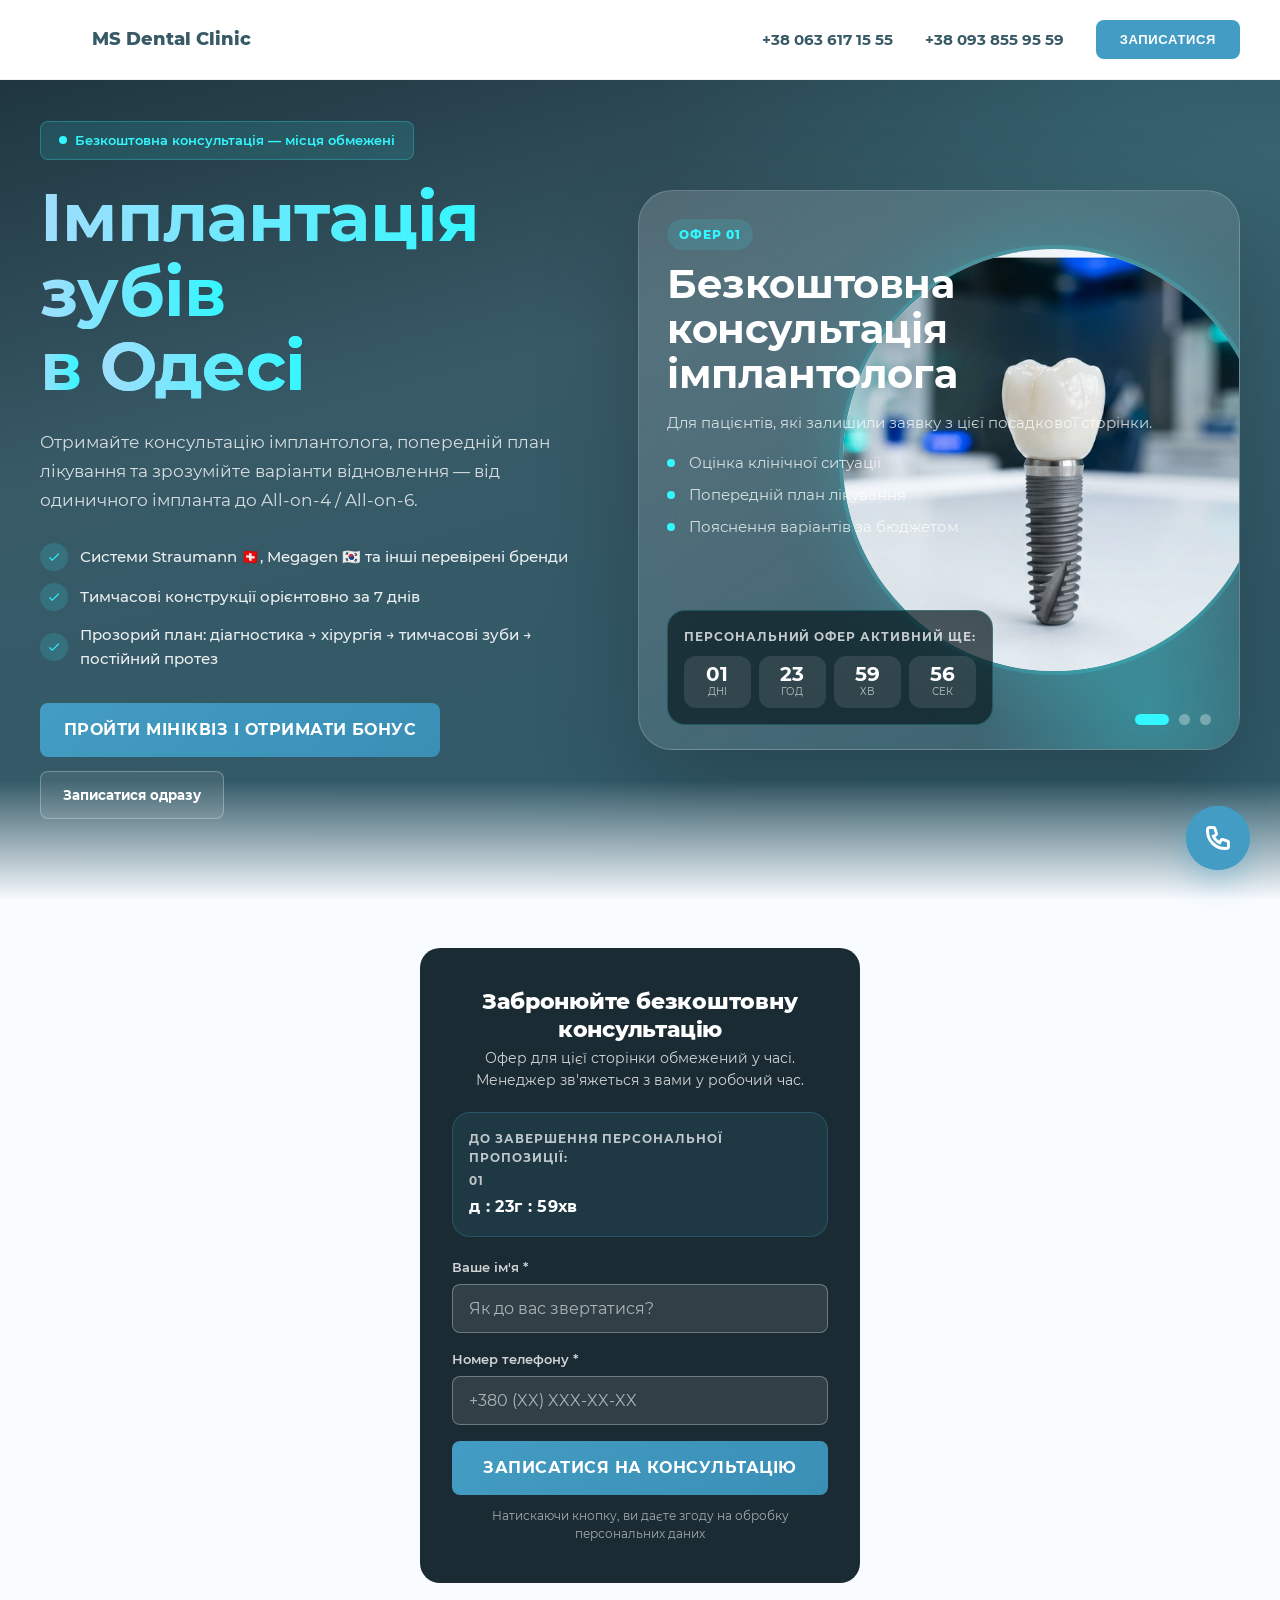
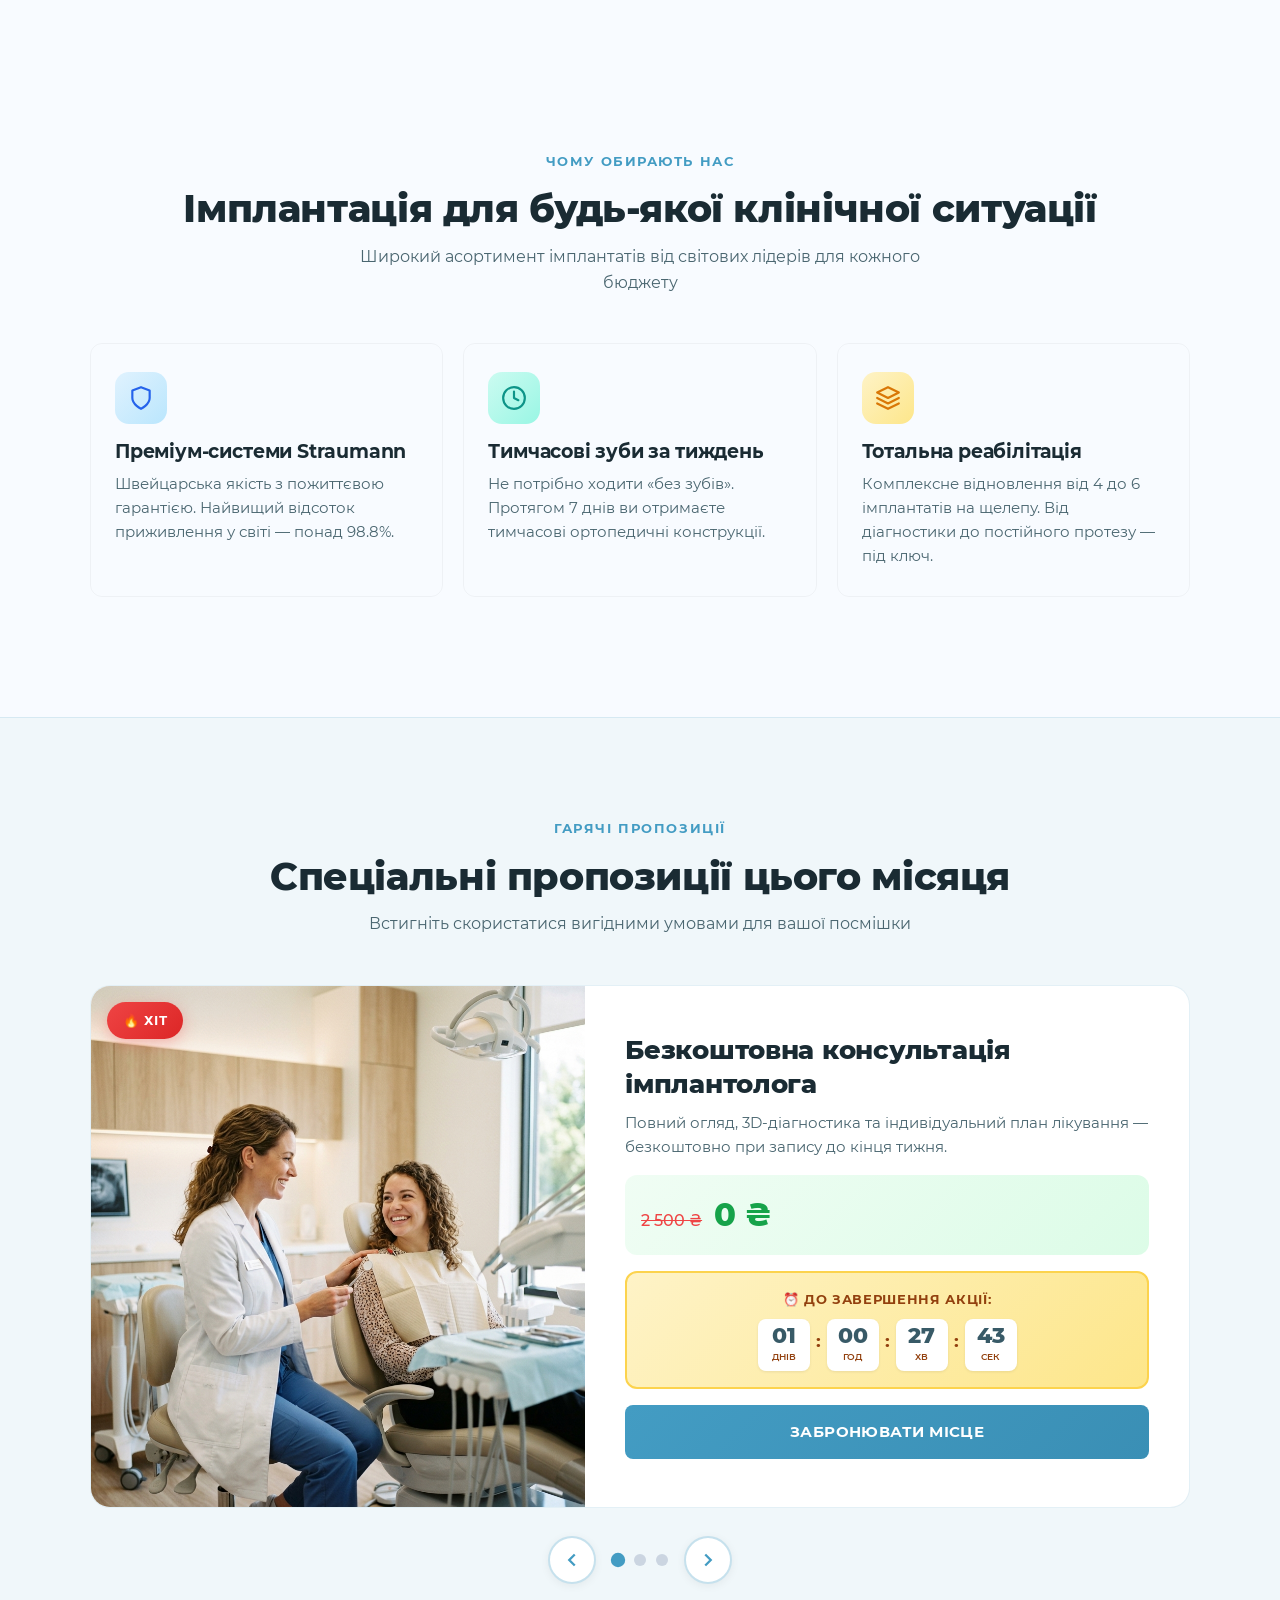
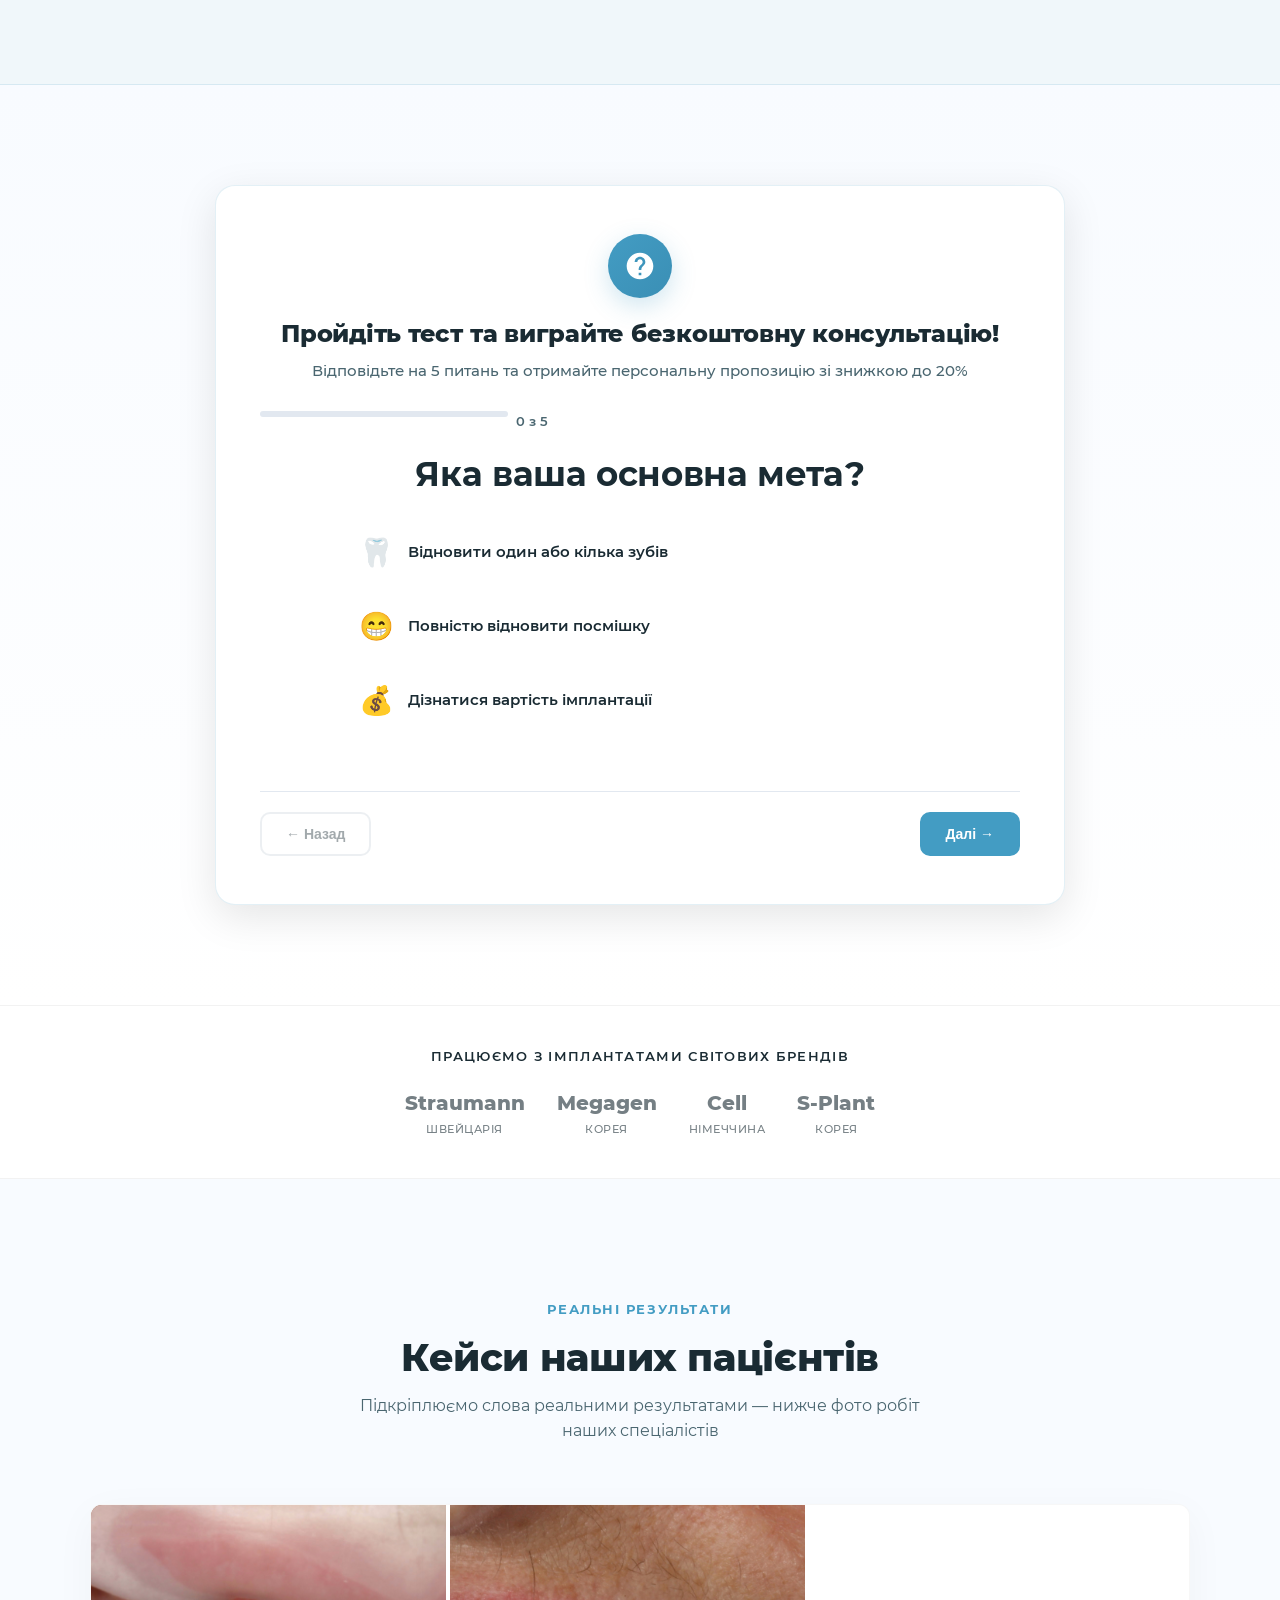
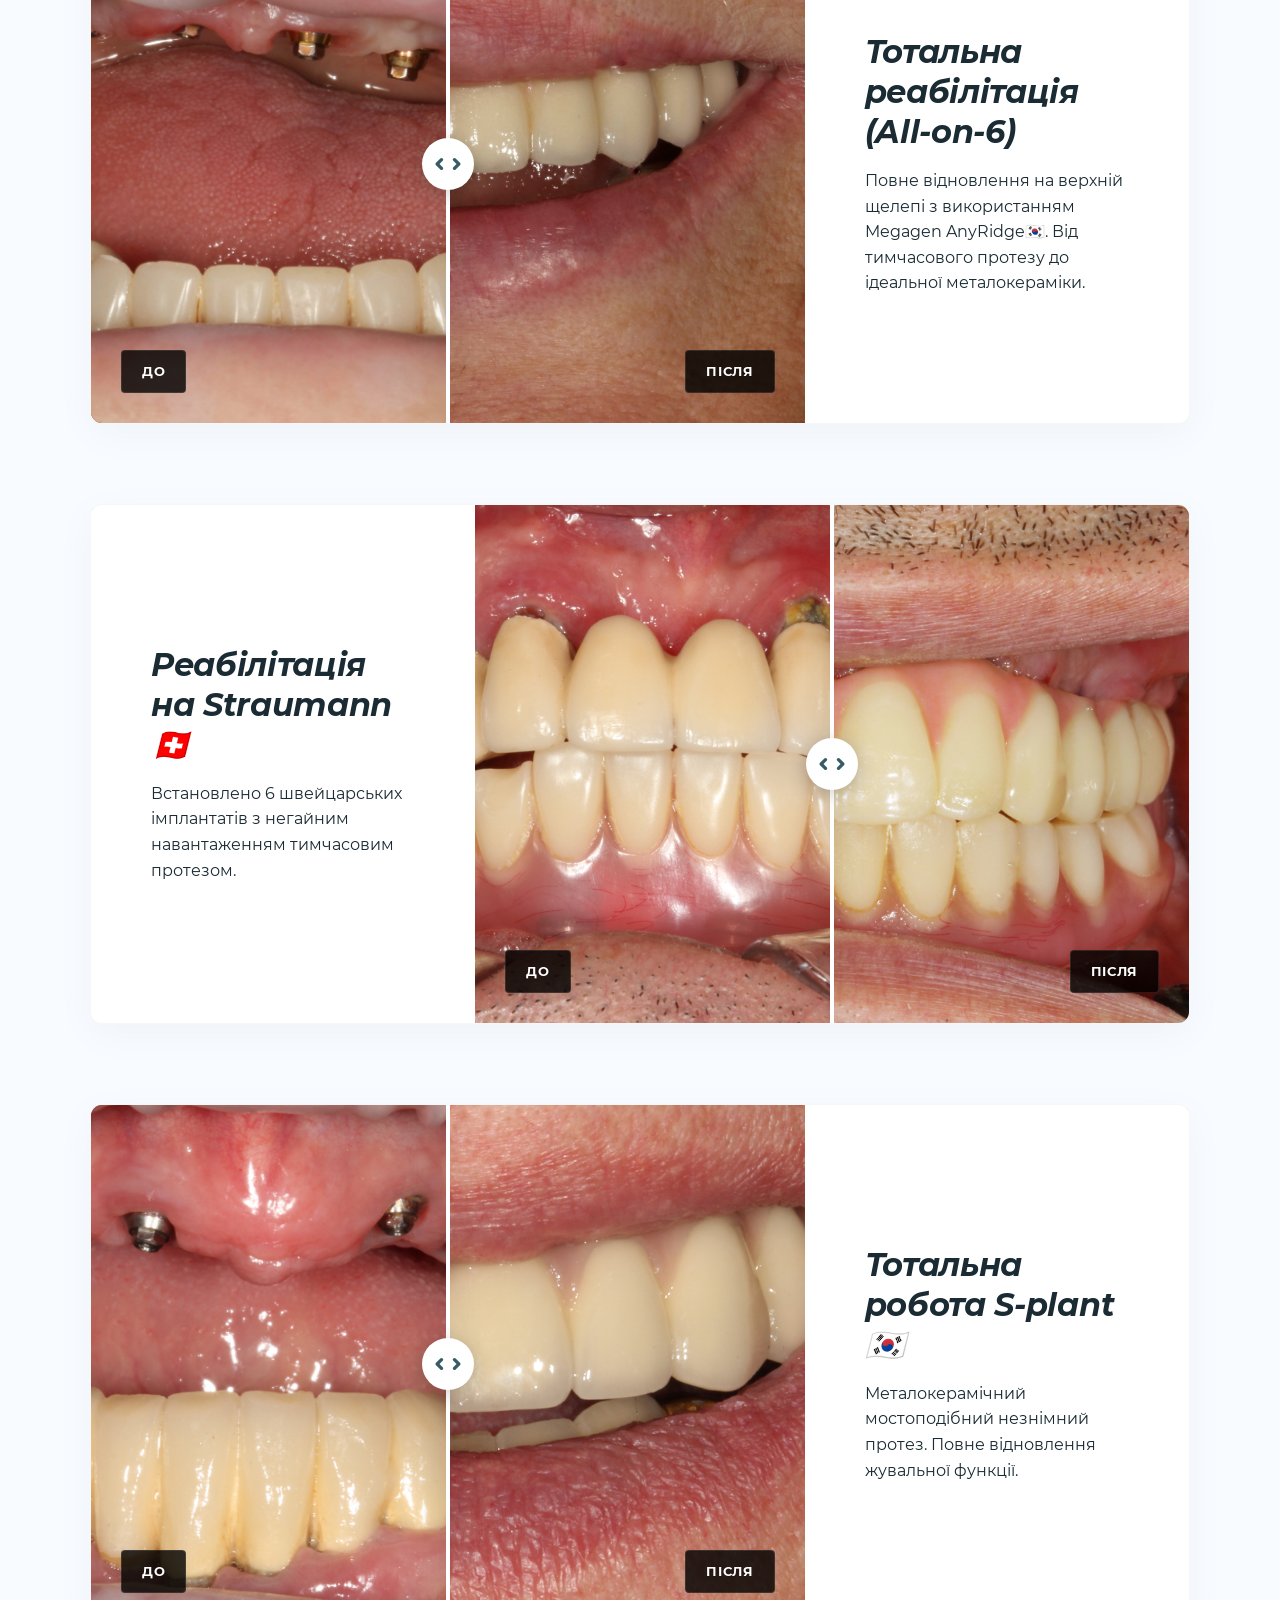
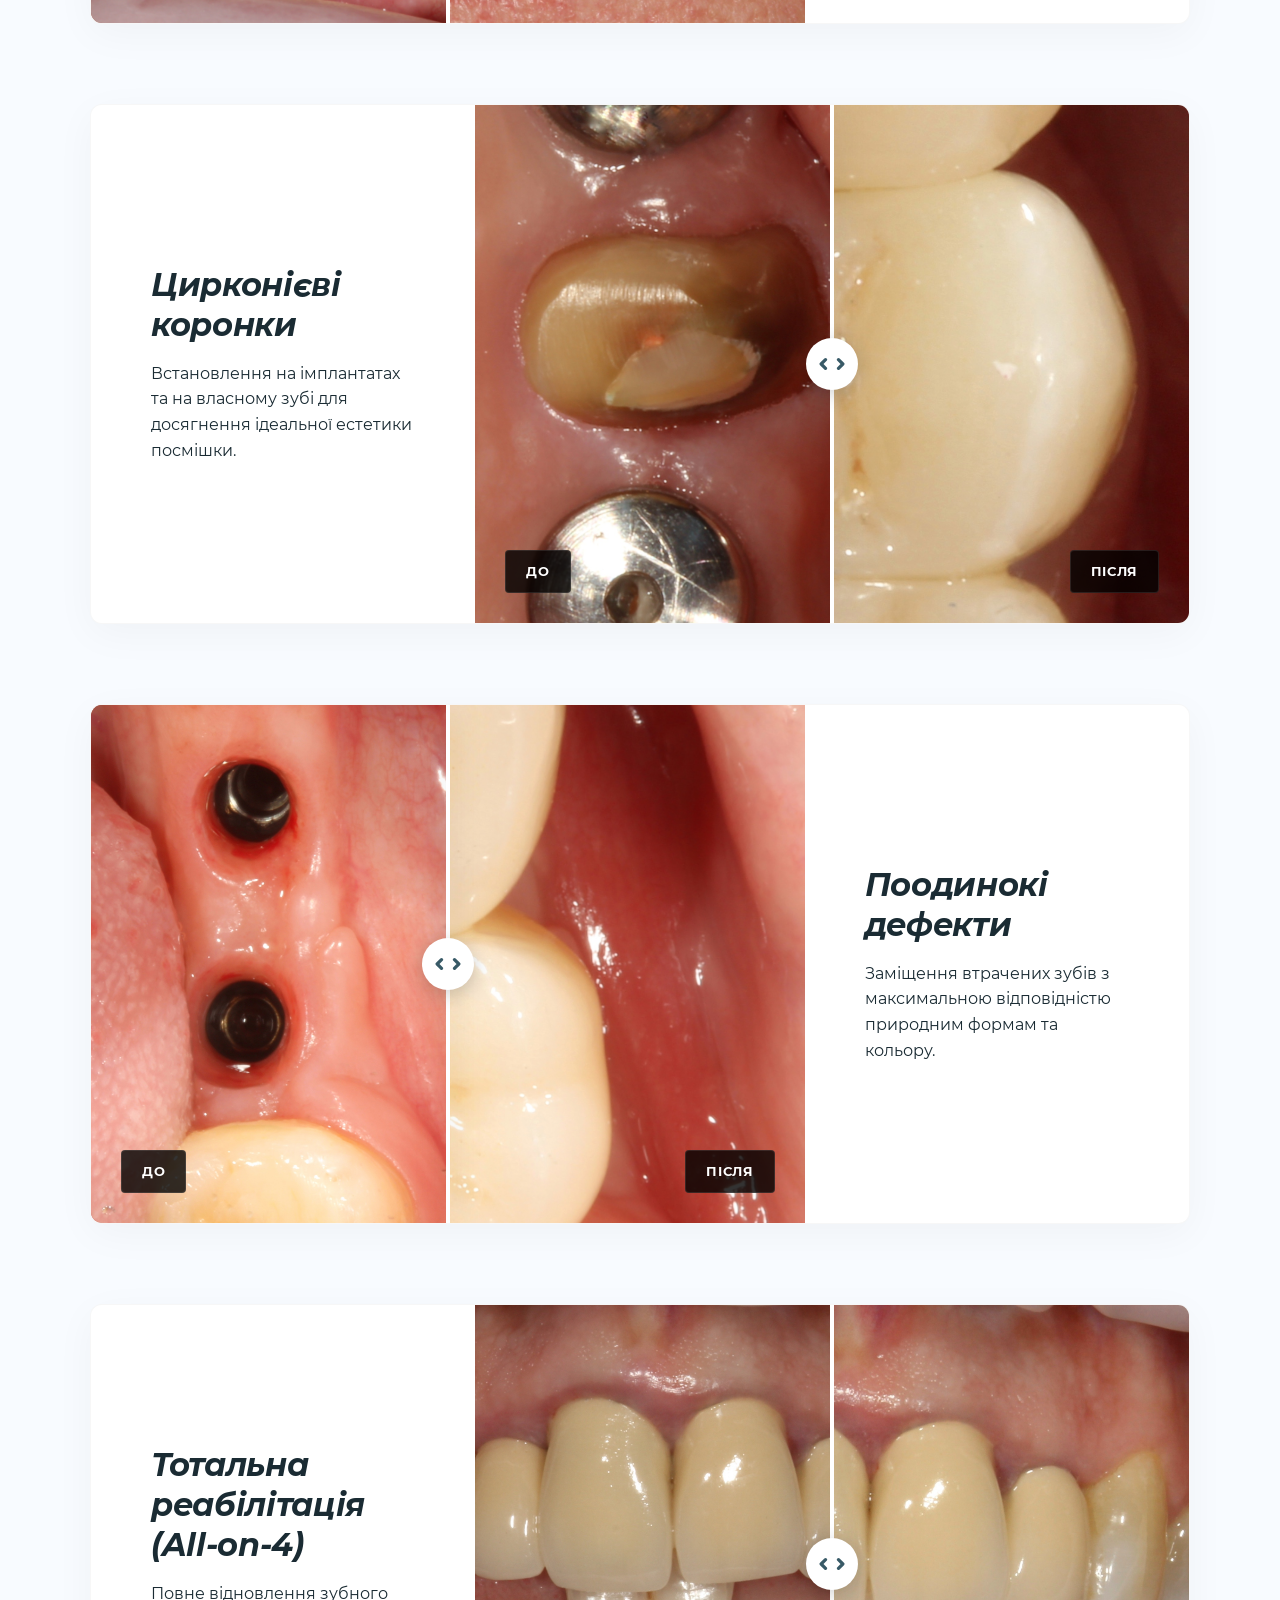
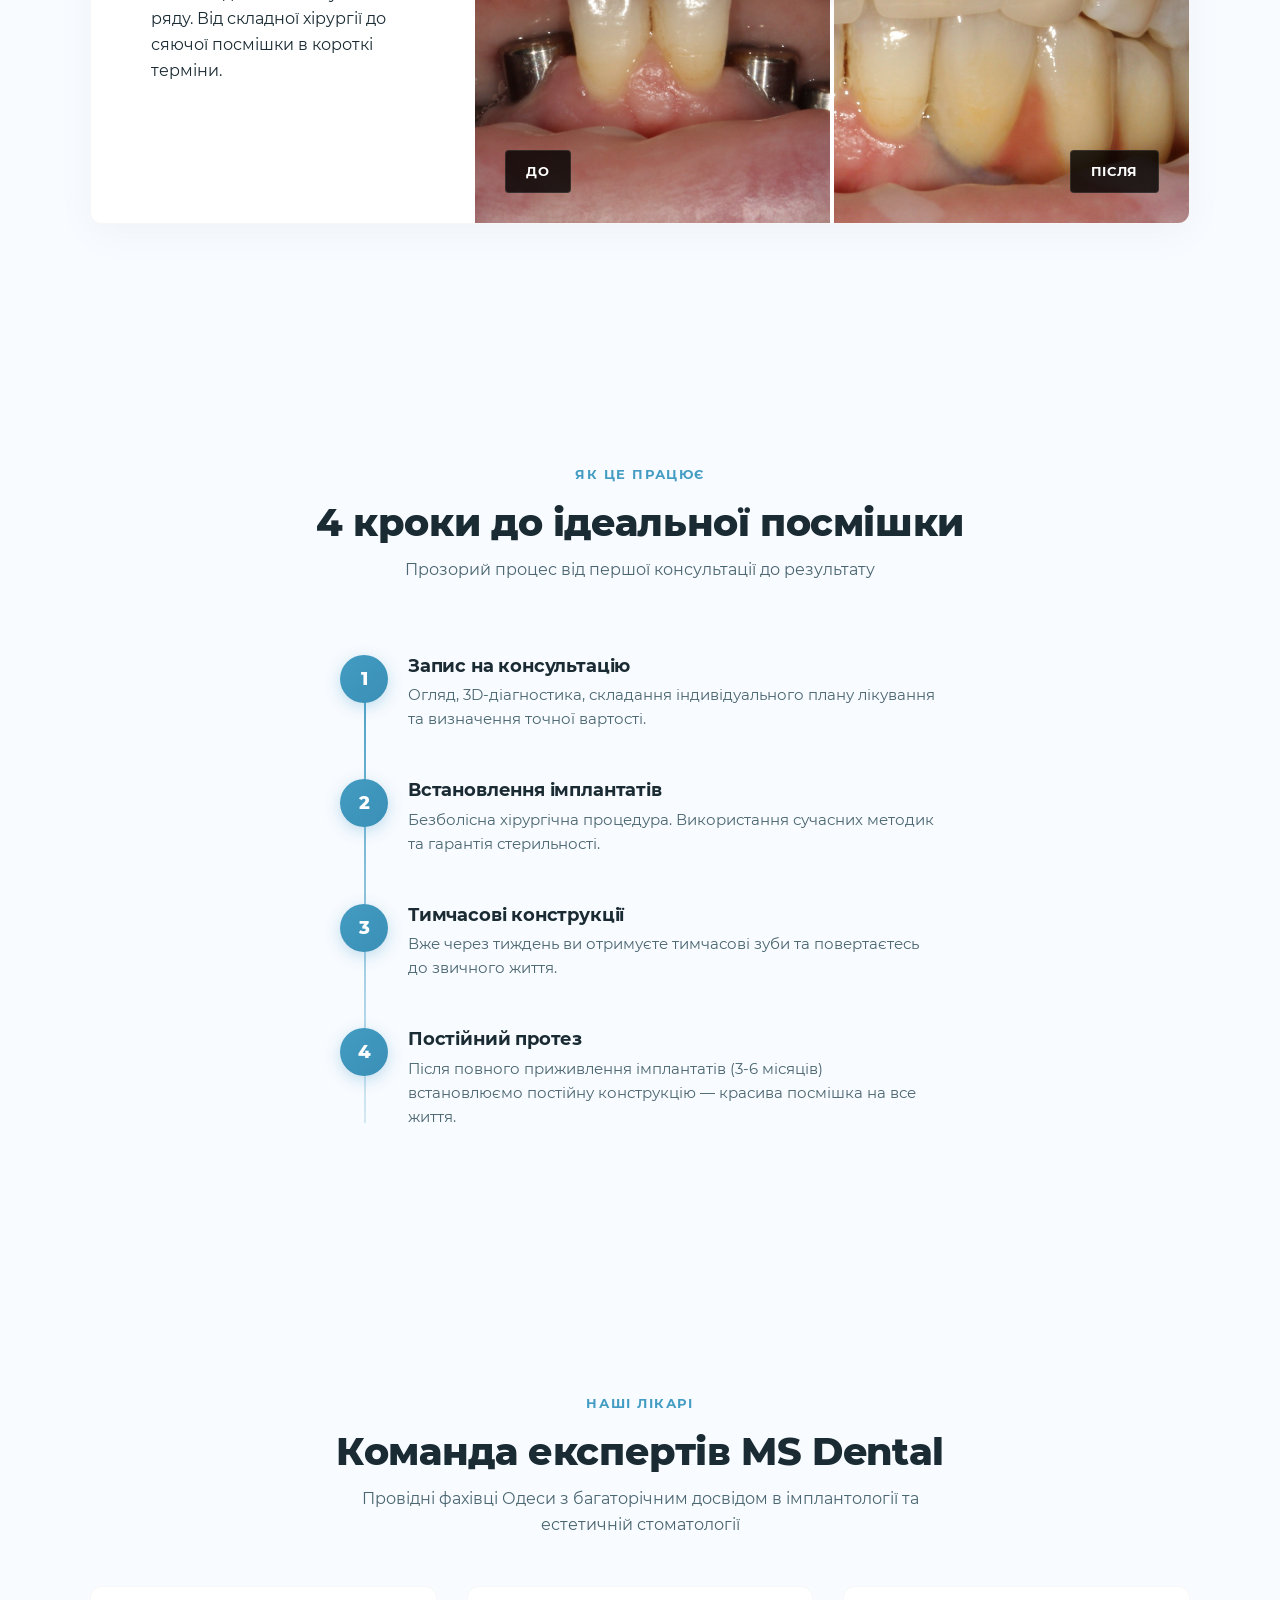
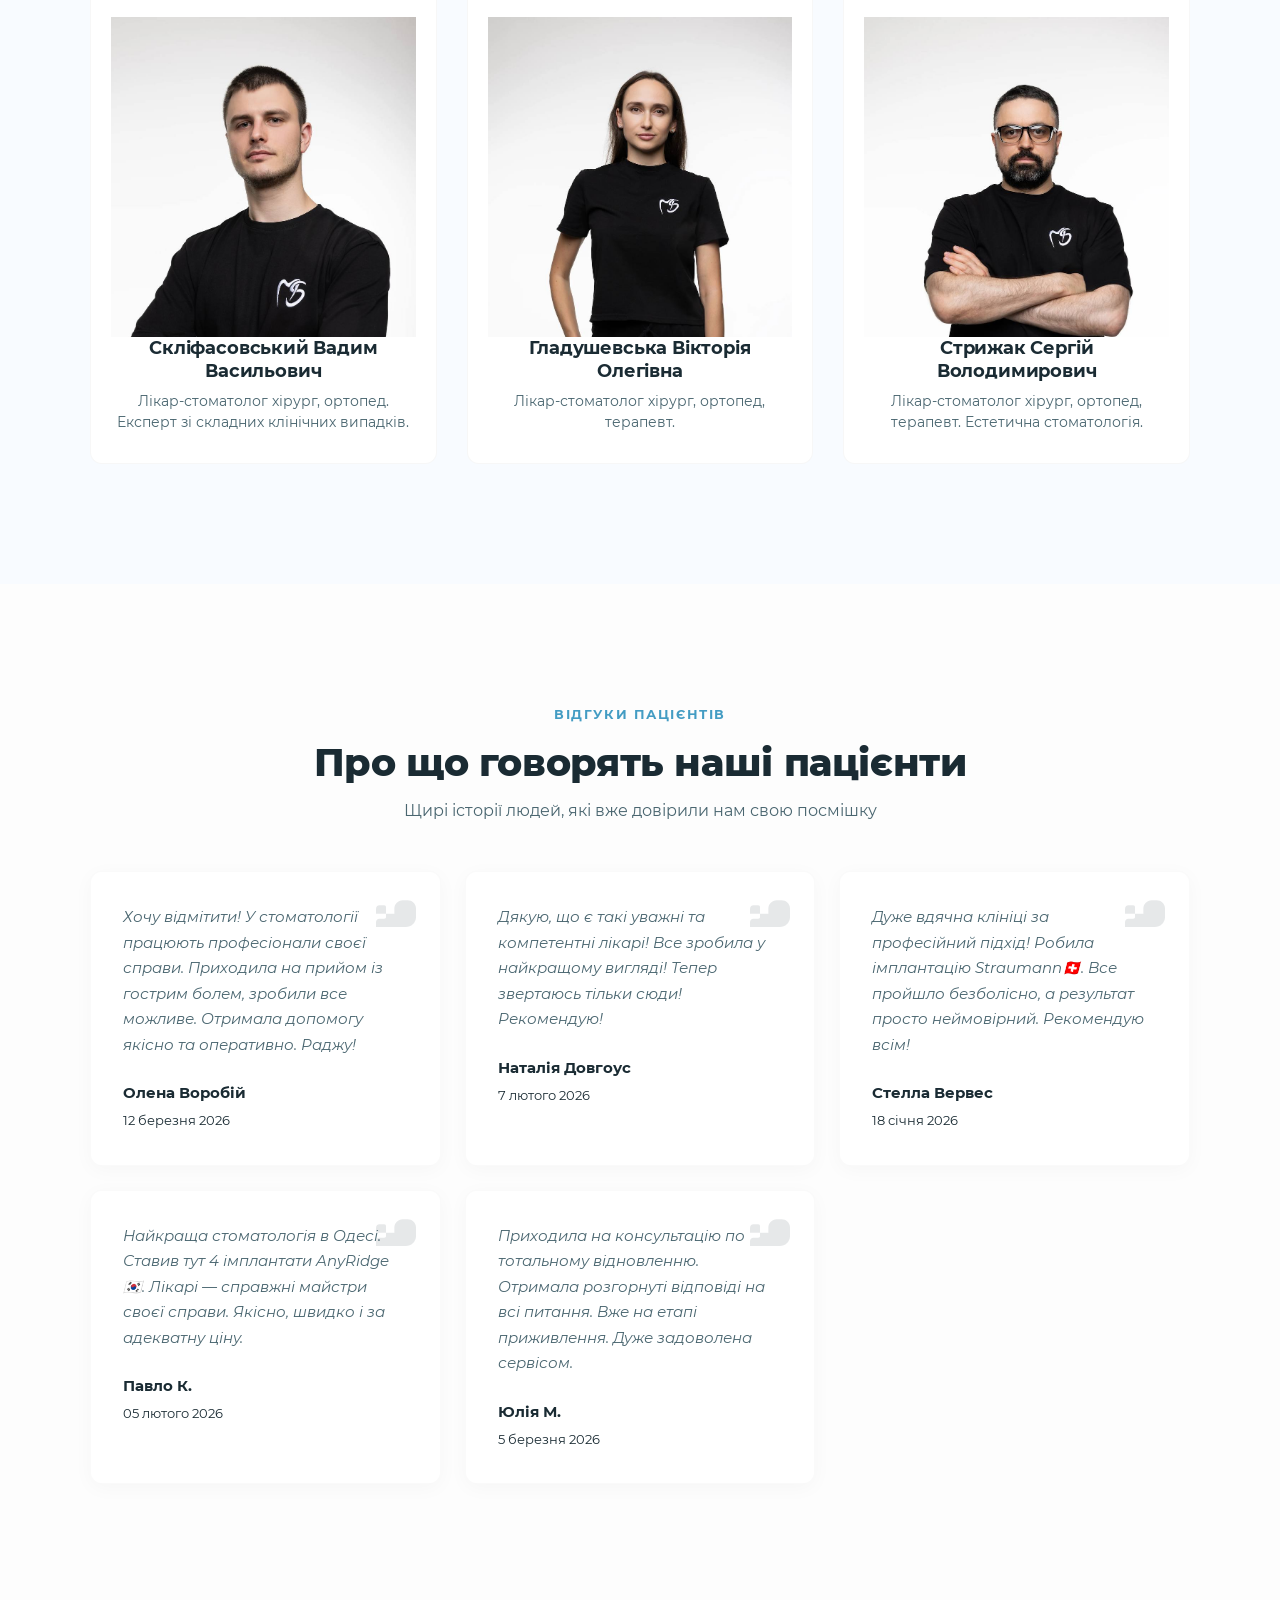
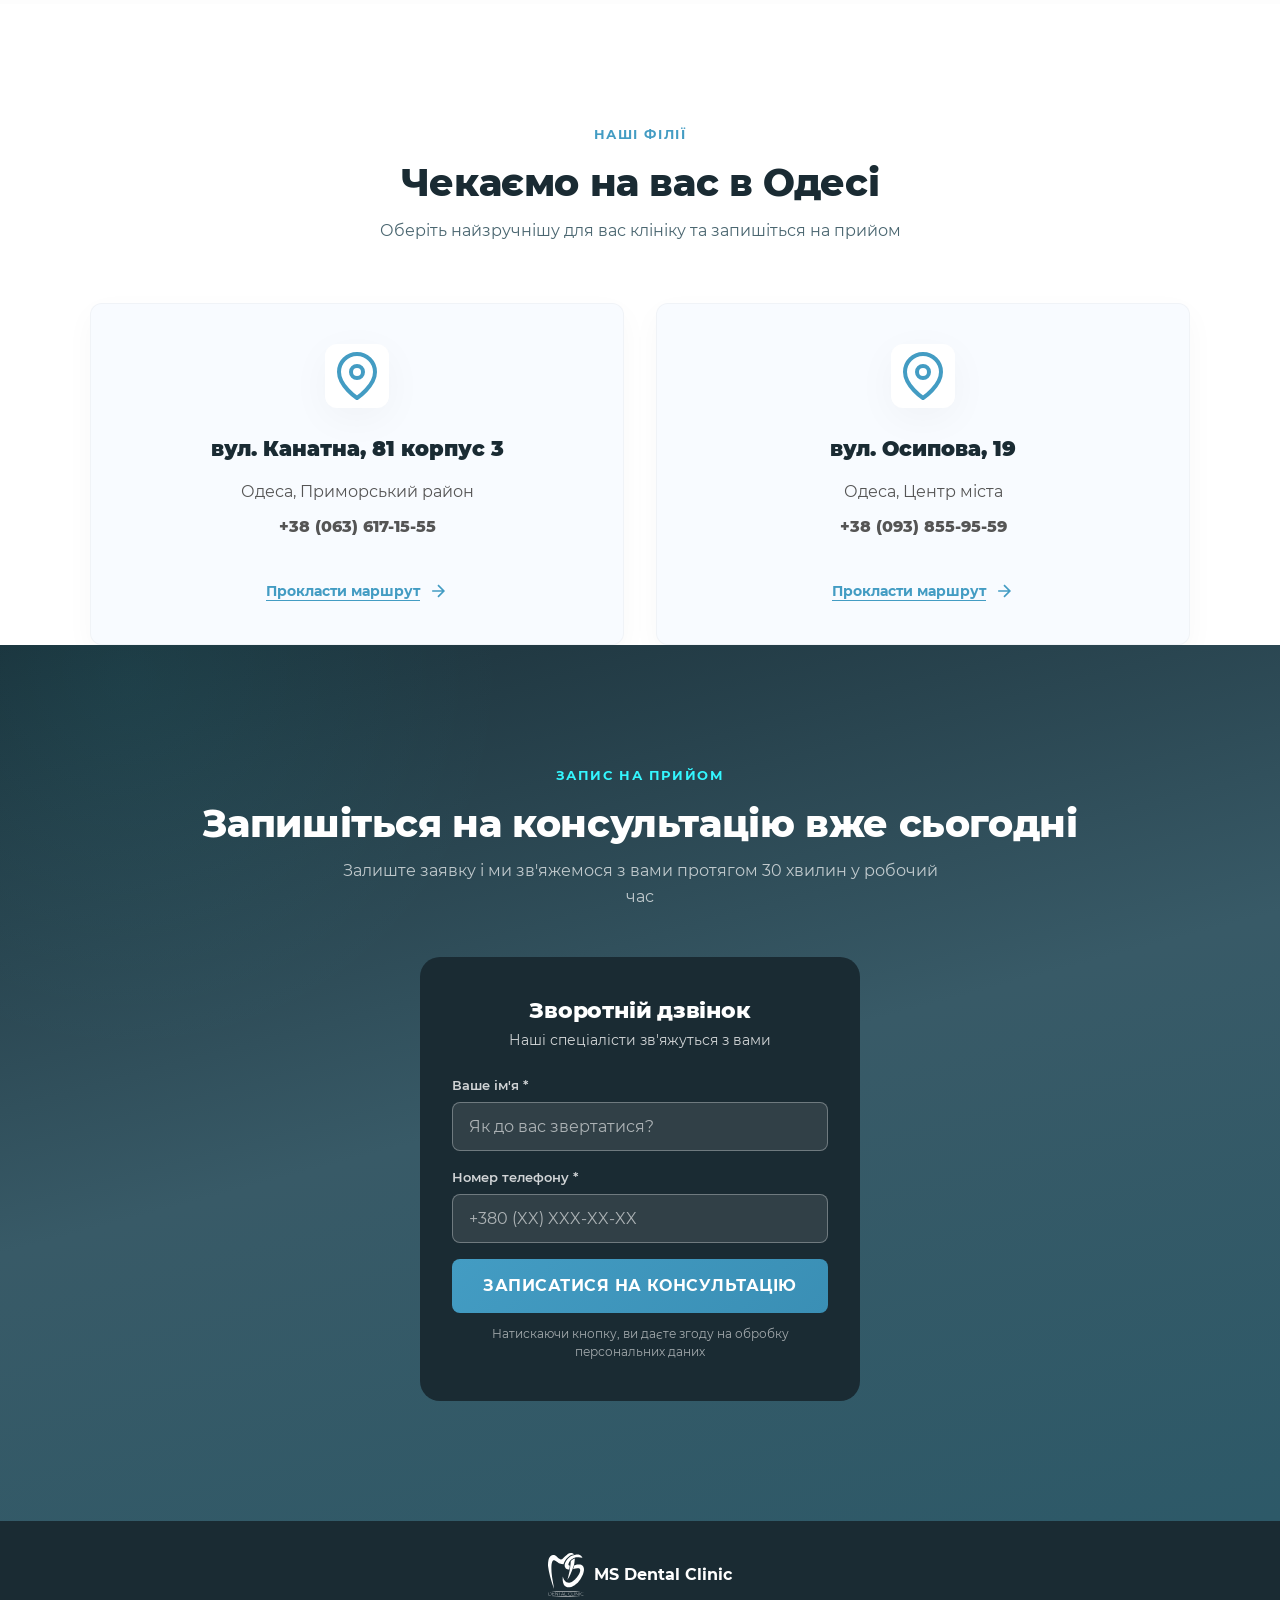
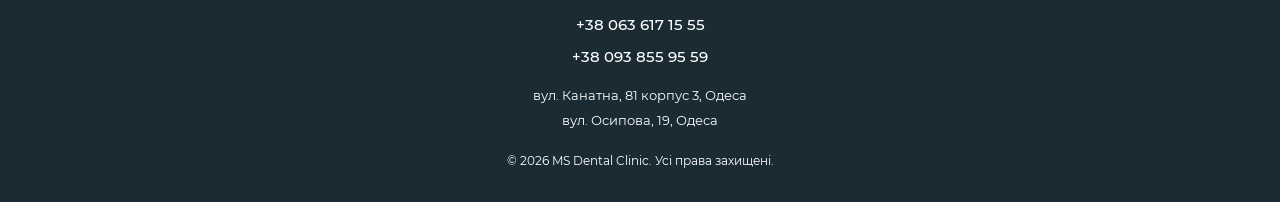
==== implant.html @ 63136268 "Revert "Refactor: Move hero slider to native HTML, add quiet luxury CSS, implement image swapping" T" ====
<!DOCTYPE html>
<html lang="uk">

<head>
    <meta charset="UTF-8">
    <meta name="viewport" content="width=device-width, initial-scale=1.0, maximum-scale=5.0">
    <title>Імплантація зубів в Одесі — MS Dental Clinic</title>
    <meta name="description"
        content="Безболісна імплантація зубів в Одесі. Системи Straumann (Швейцарія) та Megagen (Корея). Тимчасові конструкції за 1 тиждень. Запис на консультацію.">
    <meta name="robots" content="noindex, nofollow">

    <!-- Meta Pixel Code -->
    <script>
        !function (f, b, e, v, n, t, s) {
            if (f.fbq) return; n = f.fbq = function () {
                n.callMethod ?
                    n.callMethod.apply(n, arguments) : n.queue.push(arguments)
            };
            if (!f._fbq) f._fbq = n; n.push = n; n.loaded = !0; n.version = '2.0';
            n.queue = []; t = b.createElement(e); t.async = !0;
            t.src = v; s = b.getElementsByTagName(e)[0];
            s.parentNode.insertBefore(t, s)
        }(window, document, 'script',
            'https://connect.facebook.net/en_US/fbevents.js');
        fbq('init', '1341630707570002');
        fbq('track', 'PageView');
    </script>
    <noscript><img height="1" width="1" style="display:none"
            src="https://www.facebook.com/tr?id=YOUR_PIXEL_ID&ev=PageView&noscript=1" /></noscript>
    <!-- End Meta Pixel Code -->

    <link rel="icon" type="image/x-icon" href="static/img/favicon.ico">

    <!-- Typography: Unified Montserrat (Local) -->
    <link rel="stylesheet" href="static/css/montserrat.css">
    <link rel="stylesheet" href="static/css/implant.css">
    <script src="static/js/telegram-forms.js"></script>

</head>

<body>
    <header class="main-header">
        <div class="header-logo">
            <img src="static/img/logo.svg" alt="MS Dental Clinic" width="40" height="50">
            <span>MS Dental Clinic</span>
        </div>
        <div class="header-contacts">
            <a href="tel:+380636171555" class="header-phone">+38 063 617 15 55</a>
            <a href="tel:+380938559559" class="header-phone">+38 093 855 95 59</a>
            <button class="header-btn" onclick="openContactForm()">Записатися</button>
        </div>
    </header>

    <!-- ============================
         HERO SECTION
         ============================ -->
    <section class="hero" id="hero">
        <div class="hero-container">
            <div class="hero-content">
                <div class="hero-badge reveal" onclick="openContactForm()" style="cursor: pointer;">
                    <span class="hero-badge-dot"></span>
                    Безкоштовна консультація
                </div>
                <h1 class="hero-title">
                    <span class="fade-in-word" style="animation-delay: 0.1s">Імплантація</span>
                    <span class="fade-in-word" style="animation-delay: 0.2s">зубів</span><br>
                    <span class="fade-in-word" style="animation-delay: 0.3s">в</span>
                    <span class="fade-in-word" style="animation-delay: 0.4s"><span>Одесі</span></span>
                </h1>

                <p class="hero-subtitle">
                    Безболісна, швидка та довгострокова імплантація зубів — це реальність в MS Dental Clinic. Від
                    одиничних імплантацій до тотальних робіт.
                </p>

                <div class="hero-features">
                    <div class="hero-feature">
                        <div class="hero-feature-icon">
                            <svg viewBox="0 0 24 24">
                                <path d="M9 16.17L4.83 12l-1.42 1.41L9 19 21 7l-1.41-1.41z" />
                            </svg>
                        </div>
                        <span>Системи Straumann 🇨🇭 та Megagen 🇰🇷</span>
                    </div>
                    <div class="hero-feature">
                        <div class="hero-feature-icon">
                            <svg viewBox="0 0 24 24">
                                <path d="M9 16.17L4.83 12l-1.42 1.41L9 19 21 7l-1.41-1.41z" />
                            </svg>
                        </div>
                        <span>Тимчасові конструкції за 1 тиждень</span>
                    </div>
                    <div class="hero-feature">
                        <div class="hero-feature-icon">
                            <svg viewBox="0 0 24 24">
                                <path d="M9 16.17L4.83 12l-1.42 1.41L9 19 21 7l-1.41-1.41z" />
                            </svg>
                        </div>
                        <span>Тотальна реабілітація під ключ</span>
                    </div>
                </div>
            </div>

            <div class="hero-image-container">
                <img class="hero-image" src="static/img/landing/hero-implant.png" alt="Дентальний імплант" width="520"
                    height="520" loading="eager">
            </div>
        </div>
    </section>

    <!-- ============================
         FORM SECTION (First CTA)
         ============================ -->
    <section class="section" id="form-top" style="padding-top: 48px; padding-bottom: 48px;">
        <div class="section-container">
            <div class="cta-card" id="cta-card-top">
                <h2 class="cta-card-title">Запишіться на безкоштовну консультацію</h2>
                <p class="cta-card-subtitle">Наші спеціалісти зв'яжуться з вами протягом 30 хвилин</p>

                <form id="lead-form-top" novalidate>
                    <div class="form-group">
                        <label class="form-label" for="name-top">Ваше ім'я *</label>
                        <input type="text" class="form-input" id="name-top" name="name"
                            placeholder="Як до вас звертатися?" required autocomplete="name">
                        <p class="form-error" id="name-error-top">Будь ласка, вкажіть ваше ім'я</p>
                    </div>
                    <div class="form-group">
                        <label class="form-label" for="tel-top">Номер телефону *</label>
                        <input type="tel" class="form-input" id="tel-top" name="tel" placeholder="+380 (XX) XXX-XX-XX"
                            required autocomplete="tel" inputmode="tel">
                        <p class="form-error" id="tel-error-top">Вкажіть коректний номер телефону</p>
                    </div>
                    <button type="submit" class="btn-primary" id="submit-top">
                        <span class="btn-text">Записатися на консультацію</span>
                        <span class="spinner"></span>
                    </button>
                    <p class="form-privacy">Натискаючи кнопку, ви даєте згоду на обробку персональних даних</p>
                </form>

                <div class="form-success" id="success-top">
                    <div class="form-success-icon">
                        <svg viewBox="0 0 24 24">
                            <path d="M9 16.17L4.83 12l-1.42 1.41L9 19 21 7l-1.41-1.41z" />
                        </svg>
                    </div>
                    <h3>Дякуємо за заявку!</h3>
                    <p>Наші спеціалісти зв'яжуться з вами найближчим часом</p>
                </div>
            </div>
        </div>
    </section>

    <!-- ============================
         USP SECTION
         ============================ -->
    <section class="section" id="usp">
        <div class="section-container">
            <div class="section-header reveal">
                <p class="section-label">Чому обирають нас</p>
                <h2 class="section-title">Імплантація для будь-якої клінічної ситуації</h2>
                <p class="section-subtitle">Широкий асортимент імплантатів від світових лідерів для кожного бюджету</p>
            </div>

            <div class="usp-grid">
                <div class="usp-card reveal reveal-delay-1">
                    <div class="usp-icon blue">
                        <svg viewBox="0 0 24 24" fill="none" stroke="#2563eb" stroke-width="2" stroke-linecap="round"
                            stroke-linejoin="round">
                            <path d="M12 22s8-4 8-10V5l-8-3-8 3v7c0 6 8 10 8 10z" />
                        </svg>
                    </div>
                    <h3>Преміум-системи Straumann</h3>
                    <p>Швейцарська якість з пожиттєвою гарантією. Найвищий відсоток приживлення у світі — понад 98.8%.
                    </p>
                </div>

                <div class="usp-card reveal reveal-delay-2">
                    <div class="usp-icon teal">
                        <svg viewBox="0 0 24 24" fill="none" stroke="#0d9488" stroke-width="2" stroke-linecap="round"
                            stroke-linejoin="round">
                            <circle cx="12" cy="12" r="10" />
                            <polyline points="12,6 12,12 16,14" />
                        </svg>
                    </div>
                    <h3>Тимчасові зуби за тиждень</h3>
                    <p>Не потрібно ходити «без зубів». Протягом 7 днів ви отримаєте тимчасові ортопедичні конструкції.
                    </p>
                </div>

                <div class="usp-card reveal reveal-delay-3">
                    <div class="usp-icon amber">
                        <svg viewBox="0 0 24 24" fill="none" stroke="#d97706" stroke-width="2" stroke-linecap="round"
                            stroke-linejoin="round">
                            <path d="M12 2L2 7l10 5 10-5-10-5z" />
                            <path d="M2 17l10 5 10-5" />
                            <path d="M2 12l10 5 10-5" />
                        </svg>
                    </div>
                    <h3>Тотальна реабілітація</h3>
                    <p>Комплексне відновлення від 4 до 6 імплантатів на щелепу. Від діагностики до постійного протезу —
                        під ключ.</p>
                </div>
            </div>
        </div>
    </section>

    <!-- ============================
         SPECIAL OFFERS SLIDER
         ============================ -->
    <section class="offers-section" id="offers">
        <div class="section-container">
            <div class="section-header reveal">
                <p class="section-label">Гарячі пропозиції</p>
                <h2 class="section-title">Спеціальні пропозиції цього місяця</h2>
                <p class="section-subtitle">Встигніть скористатися вигідними умовами для вашої посмішки</p>
            </div>

            <div class="offers-slider-container reveal">
                <div class="offers-slider-track" id="offers-track">
                    <!-- Offer 1: Free Consultation -->
                    <div class="offer-card active" data-offer="1">
                        <div class="offer-card-inner">
                            <div class="offer-visual">
                                <div class="offer-badge">🔥 ХІТ</div>
                                <img src="static/img/landing/offer-consultation.png" alt="Безкоштовна консультація" loading="lazy">
                            </div>
                            <div class="offer-content">
                                <h3>Безкоштовна консультація імплантолога</h3>
                                <p class="offer-desc">Повний огляд, 3D-діагностика та індивідуальний план лікування — безкоштовно при запису до кінця тижня.</p>
                                <div class="offer-price">
                                    <span class="old-price">2 500 ₴</span>
                                    <span class="new-price">0 ₴</span>
                                </div>
                                <div class="offer-timer" id="consultation-timer">
                                    <div class="timer-label">⏰ До завершення акції:</div>
                                    <div class="timer-display">
                                        <span class="timer-item"><span class="timer-value" id="consult-days">00</span><small>днів</small></span>
                                        <span class="timer-separator">:</span>
                                        <span class="timer-item"><span class="timer-value" id="consult-hours">00</span><small>год</small></span>
                                        <span class="timer-separator">:</span>
                                        <span class="timer-item"><span class="timer-value" id="consult-minutes">00</span><small>хв</small></span>
                                        <span class="timer-separator">:</span>
                                        <span class="timer-item"><span class="timer-value" id="consult-seconds">00</span><small>сек</small></span>
                                    </div>
                                </div>
                                <button class="btn-primary offer-btn" onclick="openContactForm()">Забронювати місце</button>
                            </div>
                        </div>
                    </div>

                    <!-- Offer 2: Straumann Premium -->
                    <div class="offer-card" data-offer="2">
                        <div class="offer-card-inner">
                            <div class="offer-visual">
                                <div class="offer-badge special">💎 ПРЕМІУМ</div>
                                <img src="static/img/landing/offer-straumann.png" alt="Straumann імплантат" loading="lazy">
                            </div>
                            <div class="offer-content">
                                <h3>Імплантація Straumann 🇨🇭 зі знижкою 15%</h3>
                                <p class="offer-desc">Швейцарська якість за спеціальною ціною. Тимчасова конструкція у подарунок.</p>
                                <div class="offer-price">
                                    <span class="old-price">від 25 000 ₴</span>
                                    <span class="new-price">від 21 250 ₴</span>
                                </div>
                                <ul class="offer-benefits">
                                    <li>✓ Пожиттєва гарантія від виробника</li>
                                    <li>✓ Приживлення 98.8% — найвище у світі</li>
                                    <li>✓ Тимчасовий зуб за 7 днів</li>
                                </ul>
                                <button class="btn-primary offer-btn" onclick="openContactForm()">Отримати знижку</button>
                            </div>
                        </div>
                    </div>

                    <!-- Offer 3: All-on-6 -->
                    <div class="offer-card" data-offer="3">
                        <div class="offer-card-inner">
                            <div class="offer-visual">
                                <div class="offer-badge mega">⚡ ALL-ON-6</div>
                                <img src="static/img/landing/offer-allon6.png" alt="Результат All-on-6" loading="lazy">
                            </div>
                            <div class="offer-content">
                                <h3>Тотальна реабілітація All-on-6</h3>
                                <p class="offer-desc">Повне відновлення щелепи. Фіксована ціна під ключ — від діагностики до готової посмішки.</p>
                                <div class="offer-price">
                                    <span class="old-price">180 000 ₴</span>
                                    <span class="new-price">149 000 ₴</span>
                                </div>
                                <ul class="offer-benefits">
                                    <li>✓ 6 імплантатів Megagen AnyRidge</li>
                                    <li>✓ Тимчасовий протез включено</li>
                                    <li>✓ Гарантія 5 років на конструкцію</li>
                                </ul>
                                <button class="btn-primary offer-btn" onclick="openContactForm()">Дізнатися деталі</button>
                            </div>
                        </div>
                    </div>
                </div>

                <div class="slider-controls">
                    <button class="slider-nav prev" id="offer-prev" aria-label="Попередній оффер">
                        <svg viewBox="0 0 24 24" fill="none" stroke="currentColor" stroke-width="2.5"><path d="M15 18l-6-6 6-6"/></svg>
                    </button>
                    <div class="slider-dots" id="offer-dots">
                        <button class="dot active" data-dot="1"></button>
                        <button class="dot" data-dot="2"></button>
                        <button class="dot" data-dot="3"></button>
                    </div>
                    <button class="slider-nav next" id="offer-next" aria-label="Наступний оффер">
                        <svg viewBox="0 0 24 24" fill="none" stroke="currentColor" stroke-width="2.5"><path d="M9 18l6-6-6-6"/></svg>
                    </button>
                </div>
            </div>
        </div>
    </section>

    <!-- ============================
         QUIZ SECTION
         ============================ -->
    <section class="quiz-section" id="quiz">
        <div class="section-container">
            <div class="quiz-wrapper reveal">
                <div class="quiz-header">
                    <div class="quiz-icon">
                        <svg viewBox="0 0 24 24" fill="currentColor">
                            <path d="M12 2C6.48 2 2 6.48 2 12s4.48 10 10 10 10-4.48 10-10S17.52 2 12 2zm1 17h-2v-2h2v2zm2.07-7.75l-.9.92C13.45 12.9 13 13.5 13 15h-2v-.5c0-1.1.45-2.1 1.17-2.83l1.24-1.26c.37-.36.59-.86.59-1.41 0-1.1-.9-2-2-2s-2 .9-2 2H8c0-2.21 1.79-4 4-4s4 1.79 4 4c0 .88-.36 1.68-.93 2.25z"/>
                        </svg>
                    </div>
                    <h2 class="quiz-title">Пройдіть тест та виграйте безкоштовну консультацію!</h2>
                    <p class="quiz-subtitle">Відповідьте на 5 питань та отримайте персональну пропозицію зі знижкою до 20%</p>
                </div>

                <div class="quiz-progress">
                    <div class="progress-bar">
                        <div class="progress-fill" id="quiz-progress-fill" style="width: 0%;"></div>
                    </div>
                    <span class="progress-text"><span id="quiz-current-step">0</span> з <span id="quiz-total-steps">5</span></span>
                </div>

                <div class="quiz-content" id="quiz-content">
                    <!-- Step 1 -->
                    <div class="quiz-step active" data-step="1">
                        <h3 class="quiz-question">Яка ваша основна мета?</h3>
                        <div class="quiz-options">
                            <button class="quiz-option" data-answer="1a">
                                <span class="option-icon">🦷</span>
                                <span class="option-text">Відновити один або кілька зубів</span>
                            </button>
                            <button class="quiz-option" data-answer="1b">
                                <span class="option-icon">😁</span>
                                <span class="option-text">Повністю відновити посмішку</span>
                            </button>
                            <button class="quiz-option" data-answer="1c">
                                <span class="option-icon">💰</span>
                                <span class="option-text">Дізнатися вартість імплантації</span>
                            </button>
                        </div>
                    </div>

                    <!-- Step 2 -->
                    <div class="quiz-step" data-step="2">
                        <h3 class="quiz-question">Який термін відсутності зубів?</h3>
                        <div class="quiz-options">
                            <button class="quiz-option" data-answer="2a">
                                <span class="option-icon">⏱️</span>
                                <span class="option-text">Менше 6 місяців</span>
                            </button>
                            <button class="quiz-option" data-answer="2b">
                                <span class="option-icon">📅</span>
                                <span class="option-text">Від 6 місяців до 2 років</span>
                            </button>
                            <button class="quiz-option" data-answer="2c">
                                <span class="option-icon">🗓️</span>
                                <span class="option-text">Більше 2 років</span>
                            </button>
                        </div>
                    </div>

                    <!-- Step 3 -->
                    <div class="quiz-step" data-step="3">
                        <h3 class="quiz-question">Який бюджет ви розглядаєте?</h3>
                        <div class="quiz-options">
                            <button class="quiz-option" data-answer="3a">
                                <span class="option-icon">💵</span>
                                <span class="option-text">Економ варіант (до 15 000 ₴ за зуб)</span>
                            </button>
                            <button class="quiz-option" data-answer="3b">
                                <span class="option-icon">💰</span>
                                <span class="option-text">Середній (15 000 - 25 000 ₴ за зуб)</span>
                            </button>
                            <button class="quiz-option" data-answer="3c">
                                <span class="option-icon">💎</span>
                                <span class="option-text">Преміум (від 25 000 ₴ за зуб)</span>
                            </button>
                        </div>
                    </div>

                    <!-- Step 4 -->
                    <div class="quiz-step" data-step="4">
                        <h3 class="quiz-question">Чи є у вас протипоказання?</h3>
                        <div class="quiz-options">
                            <button class="quiz-option" data-answer="4a">
                                <span class="option-icon">✅</span>
                                <span class="option-text">Ні, я здоровий(а)</span>
                            </button>
                            <button class="quiz-option" data-answer="4b">
                                <span class="option-icon">⚠️</span>
                                <span class="option-text">Є хронічні захворювання</span>
                            </button>
                            <button class="quiz-option" data-answer="4c">
                                <span class="option-icon">❓</span>
                                <span class="option-text">Не впевнений(а)</span>
                            </button>
                        </div>
                    </div>

                    <!-- Step 5 -->
                    <div class="quiz-step" data-step="5">
                        <h3 class="quiz-question">Коли ви готові розпочати лікування?</h3>
                        <div class="quiz-options">
                            <button class="quiz-option" data-answer="5a">
                                <span class="option-icon">🚀</span>
                                <span class="option-text">Якнайшвидше (цього тижня)</span>
                            </button>
                            <button class="quiz-option" data-answer="5b">
                                <span class="option-icon">📆</span>
                                <span class="option-text">Протягом місяця</span>
                            </button>
                            <button class="quiz-option" data-answer="5c">
                                <span class="option-icon">🕐</span>
                                <span class="option-text">Поки тільки дізнаюся інформацію</span>
                            </button>
                        </div>
                    </div>

                    <!-- Final Step - Results -->
                    <div class="quiz-step quiz-results" data-step="results">
                        <div class="results-header">
                            <div class="results-icon">🎉</div>
                            <h3>Вітаємо! Ви виграли безкоштовну консультацію!</h3>
                        </div>
                        <div class="results-content">
                            <p>На основі ваших відповідей ми підготували персональну пропозицію:</p>
                            <div class="results-offer">
                                <div class="offer-highlight">
                                    <span class="highlight-badge">ВАША ЗНИЖКА</span>
                                    <span class="highlight-percent">до 20%</span>
                                </div>
                                <ul class="results-list">
                                    <li>✓ Безкоштовна 3D-діагностика</li>
                                    <li>✓ Консультація імплантолога</li>
                                    <li>✓ Індивідуальний план лікування</li>
                                    <li>✓ Фіксована ціна на послуги</li>
                                </ul>
                            </div>
                            <div class="results-timer">
                                <p class="timer-urgency">⏰ Пропозиція дійсна протягом 48 годин!</p>
                                <div class="countdown-special">
                                    <span class="special-timer-item"><span class="special-timer-value" id="quiz-offer-hours">48</span><small>год</small></span>
                                    <span class="special-timer-separator">:</span>
                                    <span class="special-timer-item"><span class="special-timer-value" id="quiz-offer-minutes">00</span><small>хв</small></span>
                                    <span class="special-timer-separator">:</span>
                                    <span class="special-timer-item"><span class="special-timer-value" id="quiz-offer-seconds">00</span><small>сек</small></span>
                                </div>
                            </div>
                            <form class="quiz-lead-form" id="quiz-lead-form" novalidate>
                                <div class="form-group">
                                    <label class="form-label" for="quiz-name">Ваше ім'я *</label>
                                    <input type="text" class="form-input" id="quiz-name" name="name" placeholder="Олександр" required autocomplete="name">
                                </div>
                                <div class="form-group">
                                    <label class="form-label" for="quiz-tel">Номер телефону *</label>
                                    <input type="tel" class="form-input" id="quiz-tel" name="tel" placeholder="+380 (XX) XXX-XX-XX" required autocomplete="tel" inputmode="tel">
                                </div>
                                <button type="submit" class="btn-primary btn-large" id="quiz-submit">
                                    <span class="btn-text">Отримати пропозицію</span>
                                    <span class="spinner"></span>
                                </button>
                                <p class="form-privacy">Натискаючи кнопку, ви даєте згоду на обробку персональних даних</p>
                            </form>
                            <div class="form-success" id="quiz-success">
                                <div class="form-success-icon">
                                    <svg viewBox="0 0 24 24">
                                        <path d="M9 16.17L4.83 12l-1.42 1.41L9 19 21 7l-1.41-1.41z"/>
                                    </svg>
                                </div>
                                <h3>Вітаємо! Ваша заявка прийнята</h3>
                                <p>Наш менеджер зв'яжеться з вами протягом 30 хвилин для підтвердження запису</p>
                            </div>
                        </div>
                    </div>
                </div>

                <div class="quiz-navigation">
                    <button class="quiz-btn-prev" id="quiz-prev" disabled>← Назад</button>
                    <button class="quiz-btn-next" id="quiz-next">Далі →</button>
                </div>
            </div>
        </div>
    </section>

    <!-- ============================
         BRANDS STRIP
         ============================ -->
    <div class="brands-strip reveal">
        <p>Працюємо з імплантатами світових брендів</p>
        <div class="brands-logos">
            <div class="brand-item">Straumann<small>Швейцарія</small></div>
            <div class="brand-item">Megagen<small>Корея</small></div>
            <div class="brand-item">Cell<small>Німеччина</small></div>
            <div class="brand-item">S-Plant<small>Корея</small></div>
        </div>
    </div>

    <!-- ============================
         CASES (Before / After)
         ============================ -->
    <section class="section cases-section" id="cases">
        <div class="section-container">
            <div class="section-header reveal">
                <p class="section-label">Реальні результати</p>
                <h2 class="section-title">Кейси наших пацієнтів</h2>
                <p class="section-subtitle">Підкріплюємо слова реальними результатами — нижче фото робіт наших
                    спеціалістів</p>
            </div>


            <div class="cases-grid">
                <!-- 1st Case -->
                <div class="premium-case-card reveal" data-category="total">
                    <span class="case-counter-badge">Кейс 01/06</span>
                    <div class="ba-slider" data-ba-slider>
                        <div class="ba-img before" style="background-image: url('static/img/landing/IMG_5461.JPG');">
                        </div>
                        <div class="ba-img after" style="background-image: url('static/img/landing/IMG_5459.JPG');">
                        </div>
                        <div class="ba-handle"></div>
                        <div class="ba-hint">
                            <svg width="20" height="20" viewBox="0 0 24 24" fill="none" stroke="currentColor"
                                stroke-width="2.5">
                                <path d="m18 8 4 4-4 4M6 8l-4 4 4 4" />
                            </svg>
                            <span>Порівняти (До/Після)</span>
                        </div>
                        <span class="ba-label label-before">До</span>
                        <span class="ba-label label-after">Після</span>
                    </div>
                    <div class="premium-case-content">
                        <h3>Тотальна реабілітація (All-on-6)</h3>
                        <p>Повне відновлення на верхній щелепі з використанням Megagen AnyRidge🇰🇷. Від тимчасового
                            протезу до ідеальної металокераміки.</p>
                        <div class="premium-case-tags">
                            <span class="premium-tag">Megagen AnyRidge 🇰🇷</span>
                            <span class="premium-tag">Тотальна робота</span>
                        </div>
                    </div>
                </div>

                <!-- 2nd Case -->
                <div class="premium-case-card reveal" data-category="total">
                    <span class="case-counter-badge">Кейс 02/06</span>
                    <div class="ba-slider" data-ba-slider>
                        <div class="ba-img before" style="background-image: url('static/img/landing/IMG_5456.JPG');">
                        </div>
                        <div class="ba-img after" style="background-image: url('static/img/landing/IMG_5455.JPG');">
                        </div>
                        <div class="ba-handle"></div>
                        <div class="ba-hint">
                            <svg width="20" height="20" viewBox="0 0 24 24" fill="none" stroke="currentColor"
                                stroke-width="2.5">
                                <path d="m18 8 4 4-4 4M6 8l-4 4 4 4" />
                            </svg>
                            <span>Порівняти (До/Після)</span>
                        </div>
                        <span class="ba-label label-before">До</span>
                        <span class="ba-label label-after">Після</span>
                    </div>
                    <div class="premium-case-content">
                        <h3>Реабілітація на Straumann 🇨🇭</h3>
                        <p>Встановлено 6 швейцарських імплантатів з негайним навантаженням тимчасовим протезом.</p>
                        <div class="premium-case-tags">
                            <span class="premium-tag">Straumann 🇨🇭</span>
                            <span class="premium-tag">Швейцарія</span>
                        </div>
                    </div>
                </div>

                <!-- 3rd Case -->
                <div class="premium-case-card reveal" data-category="total">
                    <span class="case-counter-badge">Кейс 03/06</span>
                    <div class="ba-slider" data-ba-slider>
                        <div class="ba-img before" style="background-image: url('static/img/landing/IMG_5464.JPG');">
                        </div>
                        <div class="ba-img after" style="background-image: url('static/img/landing/IMG_5462.JPG');">
                        </div>
                        <div class="ba-handle"></div>
                        <div class="ba-hint">
                            <svg width="20" height="20" viewBox="0 0 24 24" fill="none" stroke="currentColor"
                                stroke-width="2.5">
                                <path d="m18 8 4 4-4 4M6 8l-4 4 4 4" />
                            </svg>
                            <span>До / Після</span>
                        </div>
                        <span class="ba-label label-before">До</span>
                        <span class="ba-label label-after">Після</span>
                    </div>
                    <div class="premium-case-content">
                        <h3>Тотальна робота S-plant 🇰🇷</h3>
                        <p>Металокерамічний мостоподібний незнімний протез. Повне відновлення жувальної функції.</p>
                        <div class="premium-case-tags">
                            <span class="premium-tag">S-plant 🇰🇷</span>
                            <span class="premium-tag">Металокераміка</span>
                        </div>
                    </div>
                </div>

                <!-- 4th Case -->
                <div class="premium-case-card reveal" data-category="aesthetic">
                    <span class="case-counter-badge">Кейс 04/06</span>
                    <div class="ba-slider" data-ba-slider>
                        <div class="ba-img before" style="background-image: url('static/img/landing/IMG_5465.JPG');">
                        </div>
                        <div class="ba-img after" style="background-image: url('static/img/landing/IMG_5466.JPG');">
                        </div>
                        <div class="ba-handle"></div>
                        <div class="ba-hint">
                            <svg width="20" height="20" viewBox="0 0 24 24" fill="none" stroke="currentColor"
                                stroke-width="2.5">
                                <path d="m18 8 4 4-4 4M6 8l-4 4 4 4" />
                            </svg>
                            <span>До / Після</span>
                        </div>
                        <span class="ba-label label-before">До</span>
                        <span class="ba-label label-after">Після</span>
                    </div>
                    <div class="premium-case-content">
                        <h3>Цирконієві коронки</h3>
                        <p>Встановлення на імплантатах та на власному зубі для досягнення ідеальної естетики посмішки.
                        </p>
                        <div class="premium-case-tags">
                            <span class="premium-tag">Цирконій</span>
                            <span class="premium-tag">Естетика</span>
                        </div>
                    </div>
                </div>

                <!-- 5th Case -->
                <div class="premium-case-card reveal" data-category="single">
                    <span class="case-counter-badge">Кейс 05/06</span>
                    <div class="ba-slider" data-ba-slider>
                        <div class="ba-img before" style="background-image: url('static/img/landing/IMG_5489.JPG');">
                        </div>
                        <div class="ba-img after" style="background-image: url('static/img/landing/IMG_5488.JPG');">
                        </div>
                        <div class="ba-handle"></div>
                        <div class="ba-hint">
                            <svg width="20" height="20" viewBox="0 0 24 24" fill="none" stroke="currentColor"
                                stroke-width="2.5">
                                <path d="m18 8 4 4-4 4M6 8l-4 4 4 4" />
                            </svg>
                            <span>Порівняти результат</span>
                        </div>
                        <span class="ba-label label-before">До</span>
                        <span class="ba-label label-after">Після</span>
                    </div>
                    <div class="premium-case-content">
                        <h3>Поодинокі дефекти</h3>
                        <p>Заміщення втрачених зубів з максимальною відповідністю природним формам та кольору.</p>
                        <div class="premium-case-tags">
                            <span class="premium-tag">Естетика</span>
                            <span class="premium-tag">Імплантація</span>
                        </div>
                    </div>
                </div>

                <!-- 6th Case -->
                <div class="premium-case-card reveal" data-category="total">
                    <span class="case-counter-badge">Кейс 06/06</span>
                    <div class="ba-slider" data-ba-slider>
                        <div class="ba-img before" style="background-image: url('static/img/landing/IMG_6160.JPG');">
                        </div>
                        <div class="ba-img after" style="background-image: url('static/img/landing/IMG_6161.JPG');">
                        </div>
                        <div class="ba-handle"></div>
                        <div class="ba-hint">
                            <svg width="20" height="20" viewBox="0 0 24 24" fill="none" stroke="currentColor"
                                stroke-width="2.5">
                                <path d="m18 8 4 4-4 4M6 8l-4 4 4 4" />
                            </svg>
                            <span>Повний результат</span>
                        </div>
                        <span class="ba-label label-before">До</span>
                        <span class="ba-label label-after">Після</span>
                    </div>
                    <div class="premium-case-content">
                        <h3>Тотальна реабілітація (All-on-4)</h3>
                        <p>Повне відновлення зубного ряду. Від складної хірургії до сяючої посмішки в короткі терміни.
                        </p>
                        <div class="premium-case-tags">
                            <span class="premium-tag">All-on-4</span>
                            <span class="premium-tag">Megagen 🇰🇷</span>
                        </div>
                    </div>
                </div>
            </div>
        </div>
    </section>

    <!-- ============================
         STEPS SECTION
         ============================ -->
    <section class="section" id="steps">
        <div class="section-container">
            <div class="section-header reveal">
                <p class="section-label">Як це працює</p>
                <h2 class="section-title">4 кроки до ідеальної посмішки</h2>
                <p class="section-subtitle">Прозорий процес від першої консультації до результату</p>
            </div>

            <div class="steps-list">
                <div class="steps-line"></div>

                <div class="step-item reveal">
                    <div class="step-number">1</div>
                    <div class="step-content">
                        <h3>Запис на консультацію</h3>
                        <p>Огляд, 3D-діагностика, складання індивідуального плану лікування та визначення точної
                            вартості.</p>
                    </div>
                </div>

                <div class="step-item reveal">
                    <div class="step-number">2</div>
                    <div class="step-content">
                        <h3>Встановлення імплантатів</h3>
                        <p>Безболісна хірургічна процедура. Використання сучасних методик та гарантія стерильності.</p>
                    </div>
                </div>

                <div class="step-item reveal">
                    <div class="step-number">3</div>
                    <div class="step-content">
                        <h3>Тимчасові конструкції</h3>
                        <p>Вже через тиждень ви отримуєте тимчасові зуби та повертаєтесь до звичного життя.</p>
                    </div>
                </div>

                <div class="step-item reveal">
                    <div class="step-number">4</div>
                    <div class="step-content">
                        <h3>Постійний протез</h3>
                        <p>Після повного приживлення імплантатів (3-6 місяців) встановлюємо постійну конструкцію —
                            красива посмішка на все життя.</p>
                    </div>
                </div>
            </div>
        </div>
    </section>

    <!-- ============================
         SPECIALISTS SECTION
         ============================ -->
    <section class="section" id="specialists">
        <div class="section-container">
            <div class="section-header reveal">
                <p class="section-label">Наші лікарі</p>
                <h2 class="section-title">Команда експертів MS Dental</h2>
                <p class="section-subtitle">Провідні фахівці Одеси з багаторічним досвідом в імплантології та естетичній
                    стоматології</p>
            </div>

            <div class="specialists-grid">
                <div class="specialist-card reveal">
                    <img src="static/img/doctors/5.jpg" alt="Скліфасовський Вадим Васильович" class="specialist-photo"
                        loading="lazy">
                    <div class="specialist-info">
                        <h3 class="specialist-name">Скліфасовський Вадим Васильович</h3>
                        <p class="specialist-title">Лікар-стоматолог хірург, ортопед. Експерт зі складних клінічних
                            випадків.</p>
                    </div>
                </div>

                <div class="specialist-card reveal">
                    <img src="static/img/doctors/4.jpg" alt="Гладушевська Вікторія Олегівна" class="specialist-photo"
                        loading="lazy">
                    <div class="specialist-info">
                        <h3 class="specialist-name">Гладушевська Вікторія Олегівна</h3>
                        <p class="specialist-title">Лікар-стоматолог хірург, ортопед, терапевт.</p>
                    </div>
                </div>

                <div class="specialist-card reveal">
                    <img src="static/img/doctors/7.jpg" alt="Стрижак Сергій Володимирович" class="specialist-photo"
                        loading="lazy">
                    <div class="specialist-info">
                        <h3 class="specialist-name">Стрижак Сергій Володимирович</h3>
                        <p class="specialist-title">Лікар-стоматолог хірург, ортопед, терапевт. Естетична стоматологія.
                        </p>
                    </div>
                </div>
            </div>
        </div>
    </section>

    <!-- ============================
         REVIEWS SECTION
         ============================ -->
    <section class="section reviews-section" id="reviews">
        <div class="section-container">
            <div class="section-header reveal">
                <p class="section-label">Відгуки пацієнтів</p>
                <h2 class="section-title">Про що говорять наші пацієнти</h2>
                <p class="section-subtitle">Щирі історії людей, які вже довірили нам свою посмішку</p>
            </div>

            <div class="reviews-grid">
                <div class="review-card reveal">
                    <svg class="review-quote" viewBox="0 0 24 24" fill="currentColor">
                        <path
                            d="M14.017 21L14.017 18C14.017 16.8954 14.9124 16 16.017 16H19.017C19.5693 16 20.017 15.5523 20.017 15V9C20.017 8.44772 19.5693 8 19.017 8H16.017C14.9124 8 14.017 8.89543 14.017 10V13H11.017V10C11.017 7.23858 13.2556 5 16.017 5H19.017C21.7784 5 24.017 7.23858 24.017 10V15C24.017 18.3137 21.3307 21 18.017 21H14.017ZM0 21L0 18C0 16.8954 0.89543 16 2 16H5C5.55228 16 6 15.5523 6 15V9C6 8.44772 5.55228 8 5 8H2C0.89543 8 0 8.89543 0 10V13H11.017V10C11.017 7.23858 13.2556 5 16.017 5H19.017C21.7784 5 24.017 7.23858 24.017 10V15C24.017 18.3137 21.3307 21 18.017 21H14.017Z" />
                    </svg>
                    <p class="review-text">Хочу відмітити! У стоматології працюють професіонали своєї справи. Приходила
                        на прийом із гострим болем, зробили все можливе. Отримала допомогу якісно та оперативно. Раджу!
                    </p>
                    <div class="review-author">
                        <div class="author-info">
                            <h4>Олена Воробій</h4>
                            <span>12 березня 2026</span>
                        </div>
                    </div>
                </div>

                <div class="review-card reveal">
                    <svg class="review-quote" viewBox="0 0 24 24" fill="currentColor">
                        <path
                            d="M14.017 21L14.017 18C14.017 16.8954 14.9124 16 16.017 16H19.017C19.5693 16 20.017 15.5523 20.017 15V9C20.017 8.44772 19.5693 8 19.017 8H16.017C14.9124 8 14.017 8.89543 14.017 10V13H11.017V10C11.017 7.23858 13.2556 5 16.017 5H19.017C21.7784 5 24.017 7.23858 24.017 10V15C24.017 18.3137 21.3307 21 18.017 21H14.017ZM0 21L0 18C0 16.8954 0.89543 16 2 16H5C5.55228 16 6 15.5523 6 15V9C6 8.44772 5.55228 8 5 8H2C0.89543 8 0 8.89543 0 10V13H11.017V10C11.017 7.23858 13.2556 5 16.017 5H19.017C21.7784 5 24.017 7.23858 24.017 10V15C24.017 18.3137 21.3307 21 18.017 21H14.017Z" />
                    </svg>
                    <p class="review-text">Дякую, що є такі уважні та компетентні лікарі! Все зробила у найкращому
                        вигляді! Тепер звертаюсь тільки сюди! Рекомендую!</p>
                    <div class="review-author">
                        <div class="author-info">
                            <h4>Наталія Довгоус</h4>
                            <span>7 лютого 2026</span>
                        </div>
                    </div>
                </div>

                <div class="review-card reveal">
                    <svg class="review-quote" viewBox="0 0 24 24" fill="currentColor">
                        <path
                            d="M14.017 21L14.017 18C14.017 16.8954 14.9124 16 16.017 16H19.017C19.5693 16 20.017 15.5523 20.017 15V9C20.017 8.44772 19.5693 8 19.017 8H16.017C14.9124 8 14.017 8.89543 14.017 10V13H11.017V10C11.017 7.23858 13.2556 5 16.017 5H19.017C21.7784 5 24.017 7.23858 24.017 10V15C24.017 18.3137 21.3307 21 18.017 21H14.017ZM0 21L0 18C0 16.8954 0.89543 16 2 16H5C5.55228 16 6 15.5523 6 15V9C6 8.44772 5.55228 8 5 8H2C0.89543 8 0 8.89543 0 10V13H11.017V10C11.017 7.23858 13.2556 5 16.017 5H19.017C21.7784 5 24.017 7.23858 24.017 10V15C24.017 18.3137 21.3307 21 18.017 21H14.017Z" />
                    </svg>
                    <p class="review-text">Дуже вдячна клініці за професійний підхід! Робила імплантацію Straumann🇨🇭.
                        Все пройшло безболісно, а результат просто неймовірний. Рекомендую всім!</p>
                    <div class="review-author">
                        <div class="author-info">
                            <h4>Стелла Вервес</h4>
                            <span>18 січня 2026</span>
                        </div>
                    </div>
                </div>

                <div class="review-card reveal">
                    <svg class="review-quote" viewBox="0 0 24 24" fill="currentColor">
                        <path
                            d="M14.017 21L14.017 18C14.017 16.8954 14.9124 16 16.017 16H19.017C19.5693 16 20.017 15.5523 20.017 15V9C20.017 8.44772 19.5693 8 19.017 8H16.017C14.9124 8 14.017 8.89543 14.017 10V13H11.017V10C11.017 7.23858 13.2556 5 16.017 5H19.017C21.7784 5 24.017 7.23858 24.017 10V15C24.017 18.3137 21.3307 21 18.017 21H14.017ZM0 21L0 18C0 16.8954 0.89543 16 2 16H5C5.55228 16 6 15.5523 6 15V9C6 8.44772 5.55228 8 5 8H2C0.89543 8 0 8.89543 0 10V13H11.017V10C11.017 7.23858 13.2556 5 16.017 5H19.017C21.7784 5 24.017 7.23858 24.017 10V15C24.017 18.3137 21.3307 21 18.017 21H14.017Z" />
                    </svg>
                    <p class="review-text">Найкраща стоматологія в Одесі. Ставив тут 4 імплантати AnyRidge🇰🇷. Лікарі —
                        справжні майстри своєї справи. Якісно, швидко і за адекватну ціну.</p>
                    <div class="review-author">
                        <div class="author-info">
                            <h4>Павло К.</h4>
                            <span>05 лютого 2026</span>
                        </div>
                    </div>
                </div>

                <div class="review-card reveal">
                    <svg class="review-quote" viewBox="0 0 24 24" fill="currentColor">
                        <path
                            d="M14.017 21L14.017 18C14.017 16.8954 14.9124 16 16.017 16H19.017C19.5693 16 20.017 15.5523 20.017 15V9C20.017 8.44772 19.5693 8 19.017 8H16.017C14.9124 8 14.017 8.89543 14.017 10V13H11.017V10C11.017 7.23858 13.2556 5 16.017 5H19.017C21.7784 5 24.017 7.23858 24.017 10V15C24.017 18.3137 21.3307 21 18.017 21H14.017ZM0 21L0 18C0 16.8954 0.89543 16 2 16H5C5.55228 16 6 15.5523 6 15V9C6 8.44772 5.55228 8 5 8H2C0.89543 8 0 8.89543 0 10V13H11.017V10C11.017 7.23858 13.2556 5 16.017 5H19.017C21.7784 5 24.017 7.23858 24.017 10V15C24.017 18.3137 21.3307 21 18.017 21H14.017Z" />
                    </svg>
                    <p class="review-text">Приходила на консультацію по тотальному відновленню. Отримала розгорнуті
                        відповіді на всі питання. Вже на етапі приживлення. Дуже задоволена сервісом.</p>
                    <div class="review-author">
                        <div class="author-info">
                            <h4>Юлія М.</h4>
                            <span>5 березня 2026</span>
                        </div>
                    </div>
                </div>
            </div>
        </div>
    </section>

    <!-- ============================
         LOCATIONS SECTION
         ============================ -->
    <section class="section locations-section" id="locations">
        <div class="section-container">
            <div class="section-header reveal">
                <p class="section-label">Наші філії</p>
                <h2 class="section-title">Чекаємо на вас в Одесі</h2>
                <p class="section-subtitle">Оберіть найзручнішу для вас клініку та запишіться на прийом</p>
            </div>

            <div class="location-grid">
                <div class="location-card reveal">
                    <div class="location-icon">
                        <svg width="48" height="48" viewBox="0 0 24 24" fill="none" stroke="currentColor"
                            stroke-width="2" stroke-linecap="round" stroke-linejoin="round">
                            <path d="M21 10c0 7-9 13-9 13s-9-6-9-13a9 9 0 0 1 18 0z"></path>
                            <circle cx="12" cy="10" r="3"></circle>
                        </svg>
                    </div>
                    <div class="location-addr">вул. Канатна, 81 корпус 3</div>
                    <div class="location-meta">
                        Одеса, Приморський район
                        <span class="branch-phone">+38 (063) 617-15-55</span>
                    </div>
                    <a href="https://www.google.com/maps/search/?api=1&query=MS+Dental+Clinic+Одеса+Канатна+81"
                        target="_blank" class="location-link">Прокласти маршрут <svg width="20" height="20"
                            viewBox="0 0 24 24" fill="none" stroke="currentColor" stroke-width="2">
                            <path d="M5 12h14M12 5l7 7-7 7" />
                        </svg></a>
                </div>

                <div class="location-card reveal">
                    <div class="location-icon">
                        <svg width="48" height="48" viewBox="0 0 24 24" fill="none" stroke="currentColor"
                            stroke-width="2" stroke-linecap="round" stroke-linejoin="round">
                            <path d="M21 10c0 7-9 13-9 13s-9-6-9-13a9 9 0 0 1 18 0z"></path>
                            <circle cx="12" cy="10" r="3"></circle>
                        </svg>
                    </div>
                    <div class="location-addr">вул. Осипова, 19</div>
                    <div class="location-meta">
                        Одеса, Центр міста
                        <span class="branch-phone">+38 (093) 855-95-59</span>
                    </div>
                    <a href="https://www.google.com/maps/search/?api=1&query=MS+Dental+Clinic+Одеса+Осипова+19"
                        target="_blank" class="location-link">Прокласти маршрут <svg width="20" height="20"
                            viewBox="0 0 24 24" fill="none" stroke="currentColor" stroke-width="2">
                            <path d="M5 12h14M12 5l7 7-7 7" />
                        </svg></a>
                </div>
            </div>
        </div>
    </section>


    <!-- ============================
         BOTTOM CTA SECTION
         ============================ -->
    <section class="section cta-bottom" id="cta-bottom">
        <div class="section-container">
            <div class="section-header">
                <p class="section-label">Запис на прийом</p>
                <h2 class="section-title">Запишіться на консультацію вже сьогодні</h2>
                <p class="section-subtitle">Залиште заявку і ми зв'яжемося з вами протягом 30 хвилин у робочий час</p>
            </div>

            <div class="cta-card" id="cta-card-bottom">
                <h2 class="cta-card-title">Зворотній дзвінок</h2>
                <p class="cta-card-subtitle">Наші спеціалісти зв'яжуться з вами</p>

                <form id="lead-form-bottom" novalidate>
                    <div class="form-group">
                        <label class="form-label" for="name-bottom">Ваше ім'я *</label>
                        <input type="text" class="form-input" id="name-bottom" name="name"
                            placeholder="Як до вас звертатися?" required autocomplete="name">
                        <p class="form-error" id="name-error-bottom">Будь ласка, вкажіть ваше ім'я</p>
                    </div>
                    <div class="form-group">
                        <label class="form-label" for="tel-bottom">Номер телефону *</label>
                        <input type="tel" class="form-input" id="tel-bottom" name="tel"
                            placeholder="+380 (XX) XXX-XX-XX" required autocomplete="tel" inputmode="tel">
                        <p class="form-error" id="tel-error-bottom">Вкажіть коректний номер телефону</p>
                    </div>
                    <button type="submit" class="btn-primary" id="submit-bottom">
                        <span class="btn-text">Записатися на консультацію</span>
                        <span class="spinner"></span>
                    </button>
                    <p class="form-privacy">Натискаючи кнопку, ви даєте згоду на обробку персональних даних</p>
                </form>

                <div class="form-success" id="success-bottom">
                    <div class="form-success-icon">
                        <svg viewBox="0 0 24 24">
                            <path d="M9 16.17L4.83 12l-1.42 1.41L9 19 21 7l-1.41-1.41z" />
                        </svg>
                    </div>
                    <h3>Дякуємо за заявку!</h3>
                    <p>Наші спеціалісти зв'яжуться з вами найближчим часом</p>
                </div>
            </div>
        </div>
    </section>

    <!-- ============================
         FOOTER
         ============================ -->
    <footer class="lp-footer">
        <div class="lp-footer-logo">
            <img src="static/img/logo.svg" alt="MS Dental Clinic" width="36" height="45">
            <span>MS Dental Clinic</span>
        </div>
        <div class="lp-footer-contacts">
            <a href="tel:+380636171555">+38 063 617 15 55</a>
            <a href="tel:+380938559559">+38 093 855 95 59</a>
        </div>
        <div class="lp-footer-addresses">
            <p>вул. Канатна, 81 корпус 3, Одеса</p>
            <p>вул. Осипова, 19, Одеса</p>
        </div>
        <p class="lp-footer-copy">&copy; 2026 MS Dental Clinic. Усі права захищені.</p>
    </footer>

    <!-- ============================
         FLOATING CTA (Mobile)
         ============================ -->
    <div class="floating-cta" id="floating-cta">
        <button class="floating-cta-btn" id="floating-cta-btn">Записатися на консультацію</button>
    </div>

    <!-- Floating Pulse Badge -->
    <div class="float-badge">
        <div class="badge-tooltip">Потрібна допомога?</div>
        <div class="badge-btn" id="badge-pulsar">
            <svg viewBox="0 0 24 24">
                <path
                    d="M3 5a2 2 0 012-2h3.28a1 1 0 01.948.684l1.498 4.493a1 1 0 01-.502 1.21l-2.257 1.13a11.042 11.042 0 005.516 5.516l1.13-2.257a1 1 0 011.21-.502l4.493 1.498a1 1 0 01.684.949V19a2 2 0 01-2 2h-1C9.716 21 3 14.284 3 6V5z" />
            </svg>
        </div>
    </div>

    <!-- ============================
         MODALS
         ============================ -->

    <!-- 12s Timed Popup -->
    <div class="modal-overlay" id="popup-promo">
        <div class="modal-content-wrap">
            <div class="modal-close" data-close-modal>
                <svg viewBox="0 0 24 24" fill="none" stroke="currentColor" stroke-width="2">
                    <path d="M18 6L6 18M6 6l12 12" />
                </svg>
            </div>
            <div class="modal-header-img">
                <svg viewBox="0 0 24 24" fill="currentColor">
                    <path
                        d="M12 2C6.48 2 2 6.48 2 12s4.48 10 10 10 10-4.48 10-10S17.52 2 12 2zm1 15h-2v-6h2v6zm0-8h-2V7h2v2z" />
                </svg>
                <div class="modal-header-text">
                    <h2>Запис на консультацію</h2>
                </div>
            </div>
            <div class="modal-body-p">
                <form id="lead-form-popup" novalidate>
                    <div class="form-group">
                        <label class="form-label">Ваше ім'я</label>
                        <input type="text" class="form-input" name="name" placeholder="Олександр" required>
                    </div>
                    <div class="form-group">
                        <label class="form-label">Номер телефону</label>
                        <input type="tel" class="form-input" name="tel" placeholder="+380 (XX) XXX-XX-XX" required>
                    </div>
                    <button type="submit" class="btn-primary" id="submit-popup">
                        <span class="btn-text">Надіслати запит</span>
                        <span class="spinner"></span>
                    </button>
                </form>
                <div class="form-success" id="success-popup">
                    <div class="form-success-icon">
                        <svg viewBox="0 0 24 24">
                            <path d="M9 16.17L4.83 12l-1.42 1.41L9 19 21 7l-1.41-1.41z" />
                        </svg>
                    </div>
                    <h3>Надіслано!</h3>
                    <p>Ми зателефонуємо вам найближчим часом.</p>
                </div>
            </div>
        </div>
    </div>

    <!-- Floating CTA Modal -->
    <div class="modal-overlay" id="modal-cta-choice">
        <div class="modal-content-wrap">
            <div class="modal-close" data-close-modal>
                <svg viewBox="0 0 24 24" fill="none" stroke="currentColor" stroke-width="2">
                    <path d="M18 6L6 18M6 6l12 12" />
                </svg>
            </div>
            <div class="modal-body-p" style="text-align: center;">
                <h3 style="font-family: var(--font-display); font-weight: 800; font-size: 20px; margin-bottom: 24px;">
                    Оберіть зручний спосіб зв'язку</h3>

                <div style="display: grid; gap: 16px;">
                    <a href="tel:+380636171555" class="btn-primary" style="background: var(--brand-dark);">
                        <span>Зателефонувати: +38 063 617 15 55</span>
                    </a>
                    <a href="tel:+380938559559" class="btn-primary" style="background: var(--brand-dark);">
                        <span>Зателефонувати: +38 093 855 95 59</span>
                    </a>
                    <div style="height: 1px; background: #eee; margin: 8px 0;"></div>
                    <button class="btn-primary" id="open-callback-from-cta">
                        <span>Замовити зворотній дзвінок</span>
                    </button>
                </div>
            </div>
        </div>
    </div>

    <!-- ============================
         JAVASCRIPT
         ============================ -->
    <script>
        (function () {
            'use strict';

            // ===== Phone Mask =====
            function phoneMask(input) {
                input.addEventListener('input', function (e) {
                    let val = input.value.replace(/\D/g, '');

                    // Handle +380 prefix
                    if (val.startsWith('380')) {
                        val = val.substring(3);
                    } else if (val.startsWith('80')) {
                        val = val.substring(2);
                    } else if (val.startsWith('0')) {
                        val = val.substring(1);
                    }

                    // Limit to 9 digits (UA mobile without prefix)
                    val = val.substring(0, 9);

                    // Format
                    let formatted = '+380';
                    if (val.length > 0) formatted += ' (' + val.substring(0, 2);
                    if (val.length >= 2) formatted += ') ';
                    if (val.length > 2) formatted += val.substring(2, 5);
                    if (val.length > 5) formatted += '-' + val.substring(5, 7);
                    if (val.length > 7) formatted += '-' + val.substring(7, 9);

                    input.value = formatted;
                });

                input.addEventListener('focus', function () {
                    if (!input.value) {
                        input.value = '+380 ';
                    }
                });

                input.addEventListener('keydown', function (e) {
                    // Allow backspace, delete, arrows, tab
                    var allowedKeys = [8, 46, 37, 39, 9, 36, 35];
                    if (allowedKeys.indexOf(e.keyCode) !== -1) return;

                    // Allow Ctrl+A, Ctrl+C, Ctrl+V, Ctrl+X
                    if (e.ctrlKey || e.metaKey) return;

                    // Block non-digit keys
                    if (e.key && e.key.length === 1 && !/\d/.test(e.key)) {
                        e.preventDefault();
                    }
                });
            }

            // Apply phone mask to all tel inputs
            document.querySelectorAll('input[type="tel"]').forEach(phoneMask);

            // ===== Form Validation & Submission =====
            // Forms are handled by telegram-forms.js

            // Initialize all forms with Telegram
            document.addEventListener('DOMContentLoaded', function () {
                handleFormSubmit('lead-form-top', 'success-top', 'name-error-top', 'tel-error-top', 'submit-top', 'Implant Landing - Top Form');
                handleFormSubmit('lead-form-bottom', 'success-bottom', 'name-error-bottom', 'tel-error-bottom', 'submit-bottom', 'Implant Landing - Bottom Form');
                handleFormSubmit('lead-form-popup', 'success-popup', '', '', 'submit-popup', 'Implant Landing - Popup Form');
            });

            // ===== Modals Logic =====
            function openModal(id) {
                var modal = document.getElementById(id);
                if (!modal) return;
                modal.classList.add('active');
                document.body.style.overflow = 'hidden';
            }

            // Global trigger for header buttons
            window.openContactForm = function () {
                openModal('popup-promo');
            };

            function closeModal(id) {
                var modal = document.getElementById(id);
                if (!modal) return;
                modal.classList.remove('active');
                document.body.style.overflow = '';
            }

            // Close on X or overlay click
            document.querySelectorAll('.modal-overlay').forEach(function (overlay) {
                overlay.addEventListener('click', function (e) {
                    if (e.target === overlay || e.target.closest('[data-close-modal]')) {
                        closeModal(overlay.id);
                    }
                });
            });

            // 12s Timed Popup
            setTimeout(function () {
                // Only show if no other modal is currently active
                if (!document.querySelector('.modal-overlay.active')) {
                    openModal('popup-promo');
                }
            }, 12000);

            // Floating Badge Pulsar Action
            var badgePulsar = document.getElementById('badge-pulsar');
            if (badgePulsar) {
                badgePulsar.addEventListener('click', function () {
                    openModal('modal-cta-choice');
                });
            }

            // CTA Modal Action
            var openCallbackBtn = document.getElementById('open-callback-from-cta');
            if (openCallbackBtn) {
                openCallbackBtn.addEventListener('click', function () {
                    closeModal('modal-cta-choice');
                    // Open lead form modal immediately
                    openModal('popup-promo');
                });
            }

            // ===== Before/After Sliders =====

            function initSliders() {
                var sliders = document.querySelectorAll('[data-ba-slider]');

                // IntersectionObserver for kinetic handle-shake hint
                var handleObserver = new IntersectionObserver(function (entries) {
                    entries.forEach(function (entry) {
                        if (entry.isIntersecting) {
                            var handle = entry.target.querySelector('.ba-handle');
                            // Add shake class with slight delay for impact
                            if (handle) {
                                setTimeout(function () {
                                    handle.classList.add('shake');
                                    // Remove shake class after animation so it can re-trigger or stay clean
                                    setTimeout(function () { handle.classList.remove('shake'); }, 2000);
                                }, 500);
                            }
                            // Stop observing once peeked
                            handleObserver.unobserve(entry.target);
                        }
                    });
                }, { threshold: 0.5 });

                sliders.forEach(function (slider) {
                    var handle = slider.querySelector('.ba-handle');
                    var afterImg = slider.querySelector('.ba-img.after');
                    var hint = slider.querySelector('.ba-hint');
                    var isDragging = false;

                    handleObserver.observe(slider);

                    function updateSlider(x) {
                        var rect = slider.getBoundingClientRect();
                        var position = ((x - rect.left) / rect.width) * 100;

                        if (position < 0) position = 0;
                        if (position > 100) position = 100;

                        afterImg.style.width = position + '%';
                        handle.style.left = position + '%';

                        // Fade out hint on interaction
                        if (hint && !hint.classList.contains('fade-out')) {
                            hint.classList.add('fade-out');
                        }
                    }

                    function startDragging(e) {
                        isDragging = true;
                        if (hint) hint.classList.add('fade-out');
                        // Stop scrolling on mobile during drag
                        if (e.type === 'touchstart') {
                            // e.preventDefault(); // Handled in touchmove
                        }
                    }

                    function stopDragging() {
                        isDragging = false;
                    }

                    function onMove(e) {
                        if (!isDragging) return;

                        // Prevent page scroll when sliding on mobile
                        if (e.type === 'touchmove') {
                            if (e.cancelable) e.preventDefault();
                        }

                        var x = e.type.includes('touch') ? e.touches[0].clientX : e.clientX;
                        updateSlider(x);
                    }

                    // Handle events
                    handle.addEventListener('mousedown', startDragging);
                    handle.addEventListener('touchstart', startDragging, { passive: true });

                    window.addEventListener('mousemove', onMove);
                    window.addEventListener('touchmove', onMove, { passive: false });

                    window.addEventListener('mouseup', stopDragging);
                    window.addEventListener('touchend', stopDragging);

                    // Set initial state
                    afterImg.style.width = '50%';
                    handle.style.left = '50%';
                });
            }

            initSliders();

            // ===== Scroll Reveal =====
            function revealOnScroll() {
                var elements = document.querySelectorAll('.reveal');
                var windowHeight = window.innerHeight;

                elements.forEach(function (el, index) {
                    var elementTop = el.getBoundingClientRect().top;
                    var revealPoint = windowHeight - 60;

                    if (elementTop < revealPoint) {
                        // Stagger USP cards if they are in the same grid
                        if (el.classList.contains('usp-card')) {
                            setTimeout(function () { el.classList.add('active'); }, index % 3 * 150);
                        } else {
                            el.classList.add('active');
                        }
                    }
                });
            }

            window.addEventListener('scroll', revealOnScroll, { passive: true });
            revealOnScroll(); // Run on load

            // ===== Floating CTA (Mobile) =====
            var floatingCta = document.getElementById('floating-cta');
            var heroSection = document.getElementById('hero');

            function handleFloatingCta() {
                if (window.innerWidth > 767) return;

                var heroBottom = heroSection.getBoundingClientRect().bottom;
                if (heroBottom < 0) {
                    floatingCta.classList.add('visible');
                } else {
                    floatingCta.classList.remove('visible');
                }
            }

            window.addEventListener('scroll', handleFloatingCta, { passive: true });

            // Floating CTA click — scroll to bottom form
            document.getElementById('floating-cta-btn').addEventListener('click', function () {
                var target = document.getElementById('cta-bottom');
                target.scrollIntoView({ behavior: 'smooth', block: 'start' });
            });

            // ===== Inline validation on blur =====
            document.querySelectorAll('.form-input').forEach(function (input) {
                input.addEventListener('blur', function () {
                    if (input.name === 'name' && input.value && !validateName(input.value)) {
                        input.classList.add('error');
                        var errorEl = input.parentElement.querySelector('.form-error');
                        if (errorEl) errorEl.classList.add('visible');
                    }

                    if (input.name === 'tel' && input.value && input.value !== '+380 ' && !validatePhone(input.value)) {
                        input.classList.add('error');
                        var errorEl = input.parentElement.querySelector('.form-error');
                        if (errorEl) errorEl.classList.add('visible');
                    }
                });

                input.addEventListener('input', function () {
                    input.classList.remove('error');
                    var errorEl = input.parentElement.querySelector('.form-error');
                    if (errorEl) errorEl.classList.remove('visible');
                });
            });

            // ===== Special Offers Slider =====
            (function initOffersSlider() {
                var track = document.getElementById('offers-track');
                var prevBtn = document.getElementById('offer-prev');
                var nextBtn = document.getElementById('offer-next');
                var dots = document.querySelectorAll('.dot');
                var cards = document.querySelectorAll('.offer-card');
                var currentSlide = 0;
                var totalSlides = cards.length;
                var autoSlideInterval;

                function showSlide(index) {
                    cards.forEach(function (card) {
                        card.classList.remove('active');
                    });
                    if (cards[index]) cards[index].classList.add('active');

                    dots.forEach(function (dot, i) {
                        dot.classList.toggle('active', i === index);
                    });

                    currentSlide = index;
                }

                function nextSlide() {
                    showSlide((currentSlide + 1) % totalSlides);
                }

                function prevSlide() {
                    showSlide((currentSlide - 1 + totalSlides) % totalSlides);
                }

                function startAutoSlide() {
                    autoSlideInterval = setInterval(nextSlide, 5000);
                }

                function stopAutoSlide() {
                    if (autoSlideInterval) clearInterval(autoSlideInterval);
                }

                if (prevBtn && nextBtn) {
                    prevBtn.addEventListener('click', function () {
                        prevSlide(); stopAutoSlide(); startAutoSlide();
                    });
                    nextBtn.addEventListener('click', function () {
                        nextSlide(); stopAutoSlide(); startAutoSlide();
                    });
                }

                dots.forEach(function (dot, index) {
                    dot.addEventListener('click', function () {
                        showSlide(index); stopAutoSlide(); startAutoSlide();
                    });
                });

                // Touch support
                var touchStartX = 0;
                if (track) {
                    track.addEventListener('touchstart', function (e) {
                        touchStartX = e.changedTouches[0].screenX;
                    }, { passive: true });
                    track.addEventListener('touchend', function (e) {
                        var diff = touchStartX - e.changedTouches[0].screenX;
                        if (Math.abs(diff) > 50) {
                            diff > 0 ? nextSlide() : prevSlide();
                            stopAutoSlide(); startAutoSlide();
                        }
                    }, { passive: true });
                }

                showSlide(0);
                startAutoSlide();
            })();

            // ===== Quiz =====
            (function initQuiz() {
                var quizSteps = document.querySelectorAll('.quiz-step');
                var progressFill = document.getElementById('quiz-progress-fill');
                var currentStepEl = document.getElementById('quiz-current-step');
                var totalStepsEl = document.getElementById('quiz-total-steps');
                var prevBtn = document.getElementById('quiz-prev');
                var nextBtn = document.getElementById('quiz-next');
                var currentStep = 0;
                var totalSteps = quizSteps.length - 1; // Exclude results
                var answers = {};

                function updateProgress() {
                    progressFill.style.width = ((currentStep) / totalSteps) * 100 + '%';
                    currentStepEl.textContent = currentStep;
                    totalStepsEl.textContent = totalSteps;
                }

                function showStep(index) {
                    quizSteps.forEach(function (step) {
                        step.style.display = 'none';
                        step.classList.remove('active');
                    });

                    if (index < totalSteps) {
                        quizSteps[index].style.display = 'block';
                        quizSteps[index].classList.add('active');
                    }

                    if (prevBtn) prevBtn.disabled = index === 0;
                    updateProgress();
                }

                function nextStep() {
                    if (currentStep < totalSteps - 1) {
                        currentStep++;
                        showStep(currentStep);
                    } else {
                        showResults();
                    }
                }

                function prevStep() {
                    if (currentStep > 0) {
                        currentStep--;
                        showStep(currentStep);
                    }
                }

                function showResults() {
                    quizSteps.forEach(function (step) {
                        step.style.display = 'none';
                        step.classList.remove('active');
                    });

                    var resultsStep = document.querySelector('.quiz-results');
                    if (resultsStep) {
                        resultsStep.style.display = 'block';
                        resultsStep.classList.add('active');
                    }

                    // Hide navigation
                    var nav = document.querySelector('.quiz-navigation');
                    if (nav) nav.style.display = 'none';

                    // Hide progress
                    var progress = document.querySelector('.quiz-progress');
                    if (progress) progress.style.display = 'none';

                    startQuizOfferCountdown();
                }

                // Option click = auto-advance
                document.querySelectorAll('.quiz-option').forEach(function (option) {
                    option.addEventListener('click', function () {
                        var siblings = this.parentElement.querySelectorAll('.quiz-option');
                        siblings.forEach(function (sib) { sib.classList.remove('selected'); });
                        this.classList.add('selected');

                        var stepNum = this.closest('.quiz-step').getAttribute('data-step');
                        answers[stepNum] = this.getAttribute('data-answer');

                        setTimeout(nextStep, 400);
                    });
                });

                if (prevBtn) prevBtn.addEventListener('click', prevStep);
                if (nextBtn) nextBtn.addEventListener('click', nextStep);

                updateProgress();
                showStep(0);

                // Quiz offer countdown (48h)
                function startQuizOfferCountdown() {
                    var storageKey = 'quizOfferDeadline';
                    var deadline = localStorage.getItem(storageKey);

                    if (!deadline) {
                        var now = new Date();
                        now.setHours(now.getHours() + 48);
                        deadline = now.getTime();
                        localStorage.setItem(storageKey, deadline);
                    }

                    function updateTimer() {
                        var now = new Date().getTime();
                        var distance = deadline - now;

                        if (distance < 0) {
                            var newNow = new Date();
                            newNow.setHours(newNow.getHours() + 48);
                            deadline = newNow.getTime();
                            localStorage.setItem(storageKey, deadline);
                            distance = deadline - now;
                        }

                        var hours = Math.floor(distance / (1000 * 60 * 60));
                        var minutes = Math.floor((distance % (1000 * 60 * 60)) / (1000 * 60));
                        var seconds = Math.floor((distance % (1000 * 60)) / 1000);

                        var h = document.getElementById('quiz-offer-hours');
                        var m = document.getElementById('quiz-offer-minutes');
                        var s = document.getElementById('quiz-offer-seconds');

                        if (h) h.textContent = String(hours).padStart(2, '0');
                        if (m) m.textContent = String(minutes).padStart(2, '0');
                        if (s) s.textContent = String(seconds).padStart(2, '0');
                    }

                    updateTimer();
                    setInterval(updateTimer, 1000);
                }

                // Quiz form submission via Telegram
                document.addEventListener('DOMContentLoaded', function () {
                    if (typeof handleFormSubmit === 'function') {
                        handleFormSubmit('quiz-lead-form', 'quiz-success', '', '', 'quiz-submit', 'Implant Landing - Quiz Form');
                    }
                });
            })();

            // ===== Consultation Countdown Timer =====
            (function initConsultationCountdown() {
                var storageKey = 'consultationDeadline';
                var deadline = localStorage.getItem(storageKey);

                if (!deadline) {
                    var now = new Date();
                    var daysUntilSunday = 7 - now.getDay();
                    if (daysUntilSunday === 7) daysUntilSunday = 0;

                    var sunday = new Date(now);
                    sunday.setDate(now.getDate() + daysUntilSunday);
                    sunday.setHours(23, 59, 59, 999);
                    deadline = sunday.getTime();
                    localStorage.setItem(storageKey, deadline);
                }

                function updateTimer() {
                    var now = new Date().getTime();
                    var distance = deadline - now;

                    if (distance < 0) {
                        var newNow = new Date();
                        var daysUntilSunday = 7 - newNow.getDay();
                        if (daysUntilSunday === 7) daysUntilSunday = 0;

                        var nextSunday = new Date(newNow);
                        nextSunday.setDate(newNow.getDate() + daysUntilSunday);
                        nextSunday.setHours(23, 59, 59, 999);
                        deadline = nextSunday.getTime();
                        localStorage.setItem(storageKey, deadline);
                        distance = deadline - now;
                    }

                    var days = Math.floor(distance / (1000 * 60 * 60 * 24));
                    var hours = Math.floor((distance % (1000 * 60 * 60 * 24)) / (1000 * 60 * 60));
                    var minutes = Math.floor((distance % (1000 * 60 * 60)) / (1000 * 60));
                    var seconds = Math.floor((distance % (1000 * 60)) / 1000);

                    var d = document.getElementById('consult-days');
                    var h = document.getElementById('consult-hours');
                    var m = document.getElementById('consult-minutes');
                    var s = document.getElementById('consult-seconds');

                    if (d) d.textContent = String(days).padStart(2, '0');
                    if (h) h.textContent = String(hours).padStart(2, '0');
                    if (m) m.textContent = String(minutes).padStart(2, '0');
                    if (s) s.textContent = String(seconds).padStart(2, '0');
                }

                updateTimer();
                setInterval(updateTimer, 1000);
            })();

        })();
    </script>

</body>

</html>
---- static/css/montserrat.css ----
@font-face{font-family:montserrat;font-style:normal;font-weight:400;src:local('Montserrat'),url(../montserrat/Montserrat-Regular.ttf) format('woff')}@font-face{font-family:montserrat;font-style:italic;font-weight:400;src:local('Montserrat'),url(../montserrat/Montserrat-Italic.ttf) format('woff')}@font-face{font-family:montserrat;font-style:normal;font-weight:250;src:local('Montserrat'),url(../montserrat/Montserrat-Thin.ttf) format('woff')}@font-face{font-family:montserrat;font-style:italic;font-weight:250;src:local('Montserrat'),url(../montserrat/Montserrat-ThinItalic.ttf) format('woff')}@font-face{font-family:montserrat;font-style:normal;font-weight:275;src:local('Montserrat'),url(../montserrat/Montserrat-ExtraLight.ttf) format('woff')}@font-face{font-family:montserrat;font-style:italic;font-weight:275;src:local('Montserrat'),url(../montserrat/Montserrat-ExtraLightItalic.ttf) format('woff')}@font-face{font-family:montserrat;font-style:normal;font-weight:300;src:local('Montserrat'),url(../montserrat/Montserrat-Light.ttf) format('woff')}@font-face{font-family:montserrat;font-style:italic;font-weight:300;src:local('Montserrat'),url(../montserrat/Montserrat-LightItalic.ttf) format('woff')}@font-face{font-family:montserrat;font-style:normal;font-weight:500;src:local('Montserrat'),url(../montserrat/Montserrat-Medium.ttf) format('woff')}@font-face{font-family:montserrat;font-style:italic;font-weight:500;src:local('Montserrat'),url(../montserrat/Montserrat-MediumItalic.ttf) format('woff')}@font-face{font-family:montserrat;font-style:normal;font-weight:600;src:local('Montserrat'),url(../montserrat/Montserrat-SemiBold.ttf) format('woff')}@font-face{font-family:montserrat;font-style:italic;font-weight:600;src:local('Montserrat'),url(../montserrat/Montserrat-SemiBoldItalic.ttf) format('woff')}@font-face{font-family:montserrat;font-style:normal;font-weight:700;src:local('Montserrat'),url(../montserrat/Montserrat-Bold.ttf) format('woff')}@font-face{font-family:montserrat;font-style:italic;font-weight:700;src:local('Montserrat'),url(../montserrat/Montserrat-BoldItalic.ttf) format('woff')}@font-face{font-family:montserrat;font-style:normal;font-weight:800;src:local('Montserrat'),url(../montserrat/Montserrat-ExtraBold.ttf) format('woff')}@font-face{font-family:montserrat;font-style:italic;font-weight:800;src:local('Montserrat'),url(../montserrat/Montserrat-ExtraBoldItalic.ttf) format('woff')}@font-face{font-family:montserrat;font-style:normal;font-weight:900;src:local('Montserrat'),url(../montserrat/Montserrat-Black.ttf) format('woff')}@font-face{font-family:montserrat;font-style:italic;font-weight:900;src:local('Montserrat'),url(../montserrat/Montserrat-BlackItalic.ttf) format('woff')}
---- static/css/implant.css ----
/* ========================================
   GLOBAL UI/UX OVERHAUL (Design Tokens)
   ======================================== */
:root {
    --brand-dark: #385a67;
    --brand-accent: #439cc3;
    --brand-bg: #f8fbff;
    --text-primary: #1a2b33;
    --text-secondary: #4a6670;
    --font-display: 'montserrat', sans-serif;
    --font-body: 'montserrat', sans-serif;
    --font-serif: 'montserrat', sans-serif;
    --header-height: 80px;
    --radius-sm: 8px;
    --radius-md: 12px;
    --radius-lg: 20px;
    --radius-premium: 12px;
    --white: #ffffff;
    --accent: var(--brand-accent);
    --brand-cyan: #33f7ff;
    --shadow-soft: 0 10px 40px rgba(0, 0, 0, 0.04);
    --shadow-elite: 0 40px 100px rgba(26, 43, 51, 0.1);
}

/* ========================================
   RESET & BASE
   ======================================== */
*,
*::before,
*::after {
    margin: 0;
    padding: 0;
    box-sizing: border-box;
}

html {
    scroll-behavior: smooth;
    -webkit-text-size-adjust: 100%;
}

body {
    font-family: var(--font-body);
    background: var(--brand-bg);
    color: var(--text-primary);
    line-height: 1.6;
    overflow-x: hidden;
    -webkit-font-smoothing: antialiased;
    -moz-osx-font-smoothing: grayscale;
}

img {
    max-width: 100%;
    height: auto;
    display: block;
}

a {
    text-decoration: none;
    color: inherit;
}

/* ========================================
   HERO SECTION
   ======================================== */
.hero {
    position: relative;
    min-height: 100vh;
    min-height: 100dvh;
    background: linear-gradient(165deg, #1a2f38 0%, var(--brand-dark) 40%, #2d5968 100%);
    display: flex;
    align-items: center;
    overflow: hidden;
    padding: 60px 20px 40px;
}

.hero::before {
    content: '';
    position: absolute;
    top: -50%;
    right: -30%;
    width: 80vw;
    height: 80vw;
    background: radial-gradient(circle, rgba(51, 247, 255, 0.08) 0%, transparent 70%);
    border-radius: 50%;
    pointer-events: none;
}

.hero::after {
    content: '';
    position: absolute;
    bottom: 0;
    left: 0;
    right: 0;
    height: 120px;
    background: linear-gradient(to top, var(--brand-bg), transparent);
    pointer-events: none;
    z-index: 2;
}

.hero-container {
    max-width: 1200px;
    margin: 0 auto;
    width: 100%;
    display: grid;
    grid-template-columns: 1fr;
    gap: 32px;
    position: relative;
    z-index: 1;
}

.hero-logo {
    display: flex;
    align-items: center;
    gap: 12px;
    margin-bottom: 8px;
}

.hero-logo img {
    width: 48px;
    height: auto;
}

.hero-logo-text {
    font-family: var(--font-display);
    font-weight: 800;
    font-size: 18px;
    color: var(--white);
    letter-spacing: 0.02em;
}

.hero-badge {
    display: inline-flex;
    align-items: center;
    gap: 8px;
    background: rgba(51, 247, 255, 0.12);
    border: 1px solid rgba(51, 247, 255, 0.25);
    border-radius: var(--radius-sm);
    padding: 8px 18px;
    font-size: 13px;
    font-weight: 600;
    color: var(--brand-cyan);
    margin-bottom: 20px;
    width: fit-content;
}

.hero-badge-dot {
    width: 8px;
    height: 8px;
    border-radius: 50%;
    background: var(--brand-cyan);
    animation: pulse-dot 2s infinite;
}

@keyframes pulse-dot {

    0%,
    100% {
        opacity: 1;
        transform: scale(1);
    }

    50% {
        opacity: 0.5;
        transform: scale(1.3);
    }
}

.hero-title {
    font-family: var(--font-serif);
    font-weight: 700;
    font-size: clamp(42px, 8vw, 68px);
    line-height: 1.1;
    color: var(--white);
    margin-bottom: 24px;
}

.hero-title span {
    background: linear-gradient(90deg, #9fdefd 0%, var(--brand-cyan) 100%);
    -webkit-background-clip: text;
    -webkit-text-fill-color: transparent;
    background-clip: text;
}

.hero-subtitle {
    font-size: 17px;
    line-height: 1.7;
    color: rgba(255, 255, 255, 0.8);
    margin-bottom: 28px;
    max-width: 520px;
}

.hero-features {
    display: flex;
    flex-direction: column;
    gap: 12px;
    margin-bottom: 32px;
}

.hero-feature {
    display: flex;
    align-items: center;
    gap: 12px;
    color: rgba(255, 255, 255, 0.9);
    font-size: 15px;
    font-weight: 500;
}

.hero-feature-icon {
    width: 28px;
    height: 28px;
    border-radius: 50%;
    background: rgba(51, 247, 255, 0.15);
    display: flex;
    align-items: center;
    justify-content: center;
    flex-shrink: 0;
}

.hero-feature-icon svg {
    width: 14px;
    height: 14px;
    fill: var(--brand-cyan);
}

.hero-image-container {
    display: flex;
    justify-content: center;
    align-items: center;
    width: 360px;
    height: 360px;
    margin: 0 auto;
    border-radius: 50%;
    overflow: hidden;
    border: 4px solid rgba(51, 247, 255, 0.2);
    box-shadow: 0 0 60px rgba(51, 247, 255, 0.15);
}

.hero-image {
    width: 100%;
    height: 100%;
    border-radius: 50%;
    object-fit: cover;
    object-position: center 35%;
    transform: scale(1.6);
}

@media (max-width: 767px) {
    .hero-image-container {
        width: 280px;
        height: 280px;
    }

    .hero-image {
        transform: scale(2.2);
    }
}

/* ========================================
   CTA FORM CARD (Inline Hero)
   ======================================== */
.cta-card {
    background: #1a2b33;
    border-radius: var(--radius-lg);
    padding: 32px 24px;
    box-shadow: var(--card-shadow-lg);
    max-width: 440px;
    width: 100%;
    margin: 0 auto;
}

.cta-card .form-label {
    color: rgba(255, 255, 255, 0.8) !important;
}

.cta-card .form-input {
    background: rgba(255, 255, 255, 0.1);
    border: 1px solid rgba(255, 255, 255, 0.3);
    color: #ffffff !important;
}

.cta-card .form-input::placeholder {
    color: rgba(255, 255, 255, 0.6);
}

.cta-card .form-input:focus {
    background: rgba(255, 255, 255, 0.15);
    border-color: #439cc3;
}

.cta-card-title {
    font-family: var(--font-display);
    font-weight: 800;
    font-size: 22px;
    color: #ffffff !important;
    margin-bottom: 4px;
    text-align: center;
}

.cta-card-subtitle {
    font-size: 14px;
    color: rgba(255, 255, 255, 0.8) !important;
    margin-bottom: 24px;
    text-align: center;
}

.form-group {
    margin-bottom: 16px;
}

.form-label {
    display: block;
    font-size: 13px;
    font-weight: 600;
    color: var(--text-secondary);
    margin-bottom: 6px;
}

.form-input {
    width: 100%;
    padding: 14px 16px;
    border: 2px solid #e2e8f0;
    border-radius: var(--radius-sm);
    font-family: var(--font-body);
    font-size: 16px;
    color: var(--text-primary);
    background: var(--white);
    transition: border-color var(--transition-base), box-shadow var(--transition-base);
    outline: none;
    -webkit-appearance: none;
    appearance: none;
}

.form-input:focus {
    border-color: var(--brand-accent);
    box-shadow: 0 0 0 4px rgba(67, 156, 195, 0.12);
}

.form-input.error {
    border-color: #ef4444;
    box-shadow: 0 0 0 4px rgba(239, 68, 68, 0.1);
}

.form-error {
    font-size: 12px;
    color: #ef4444;
    margin-top: 4px;
    display: none;
}

.form-error.visible {
    display: block;
}

.btn-primary {
    width: 100%;
    padding: 16px 24px;
    background: linear-gradient(135deg, var(--brand-accent) 0%, #3a8fb5 100%);
    color: var(--white);
    border: none;
    border-radius: var(--radius-sm);
    font-family: var(--font-display);
    font-size: 16px;
    font-weight: 700;
    cursor: pointer;
    transition: all var(--transition-base);
    position: relative;
    overflow: hidden;
    text-transform: uppercase;
    letter-spacing: 0.03em;
    min-height: 54px;
    display: flex;
    align-items: center;
    justify-content: center;
    gap: 10px;
}

.btn-primary:hover {
    transform: translateY(-2px);
    box-shadow: 0 8px 25px rgba(67, 156, 195, 0.35);
}

.btn-primary:active {
    transform: translateY(0);
}

.btn-primary:disabled {
    opacity: 0.6;
    cursor: not-allowed;
    transform: none;
}

.btn-primary .spinner {
    display: none;
    width: 20px;
    height: 20px;
    border: 2px solid rgba(255, 255, 255, 0.3);
    border-top-color: white;
    border-radius: 50%;
    animation: spin 0.8s linear infinite;
}

.btn-primary.loading .spinner {
    display: block;
}

.btn-primary.loading .btn-text {
    display: none;
}

@keyframes spin {
    to {
        transform: rotate(360deg);
    }
}

.form-privacy {
    font-size: 12px;
    color: rgba(255, 255, 255, 0.6) !important;
    text-align: center;
    margin-top: 12px;
    line-height: 1.5;
}

/* Success state */
.form-success {
    display: none;
    text-align: center;
    padding: 20px 0;
}

.form-success.visible {
    display: block;
}

.form-success-icon {
    width: 64px;
    height: 64px;
    border-radius: 50%;
    background: linear-gradient(135deg, #22c55e, #16a34a);
    display: flex;
    align-items: center;
    justify-content: center;
    margin: 0 auto 16px;
    animation: scale-in 0.5s cubic-bezier(0.34, 1.56, 0.64, 1);
}

@keyframes scale-in {
    from {
        transform: scale(0);
        opacity: 0;
    }

    to {
        transform: scale(1);
        opacity: 1;
    }
}

.form-success-icon svg {
    width: 32px;
    height: 32px;
    fill: white;
}

.form-success h3 {
    font-family: var(--font-display);
    font-weight: 700;
    font-size: 20px;
    color: var(--text-primary);
    margin-bottom: 8px;
}

.form-success p {
    color: var(--text-secondary);
    font-size: 15px;
}

/* ========================================
   SECTION LAYOUT
   ======================================== */
.section {
    padding: 80px 20px;
}

.section-container {
    max-width: 1100px;
    margin: 0 auto;
}

.section-header {
    text-align: center;
    margin-bottom: 48px;
}

.section-label {
    display: inline-flex;
    align-items: center;
    gap: 8px;
    font-family: var(--font-display);
    font-size: 13px;
    font-weight: 700;
    text-transform: uppercase;
    letter-spacing: 0.08em;
    color: var(--brand-accent);
    margin-bottom: 12px;
}

.section-label::before,
.section-label::after {
    content: '';
    width: 24px;
    height: 2px;
    background: var(--brand-accent);
    border-radius: 1px;
}

.section-title {
    font-family: var(--font-display);
    font-weight: 800;
    font-size: clamp(26px, 5vw, 38px);
    line-height: 1.2;
    color: var(--text-primary);
    margin-bottom: 12px;
}

.section-subtitle {
    font-size: 16px;
    color: var(--text-secondary);
    max-width: 600px;
    margin: 0 auto;
}

/* ========================================
   USP SECTION (Why Us)
   ======================================== */
.usp-grid {
    display: grid;
    grid-template-columns: 1fr;
    gap: 20px;
}

.usp-card {
    background: var(--card-bg);
    border-radius: var(--radius-md);
    padding: 28px 24px;
    box-shadow: var(--card-shadow);
    transition: all var(--transition-base);
    border: 1px solid rgba(0, 0, 0, 0.04);
}

.usp-card:hover {
    transform: translateY(-4px);
    box-shadow: var(--card-shadow-lg);
}

.usp-icon {
    width: 52px;
    height: 52px;
    border-radius: 14px;
    display: flex;
    align-items: center;
    justify-content: center;
    margin-bottom: 16px;
}

.usp-icon.blue {
    background: linear-gradient(135deg, #e0f2fe, #bae6fd);
}

.usp-icon.teal {
    background: linear-gradient(135deg, #ccfbf1, #99f6e4);
}

.usp-icon.amber {
    background: linear-gradient(135deg, #fef3c7, #fde68a);
}

.usp-icon svg {
    width: 26px;
    height: 26px;
}

.usp-card h3 {
    font-family: var(--font-display);
    font-weight: 700;
    font-size: 19px;
    color: var(--text-primary);
    margin-bottom: 8px;
}

.usp-card p {
    font-size: 15px;
    color: var(--text-secondary);
    line-height: 1.6;
}

/* ========================================
   CASES (Before / After)
   ======================================== */
.cases-section {
    background: linear-gradient(180deg, var(--brand-bg) 0%, #e8f4f8 100%);
}

/* ========================================
   PREMIUM CASES GRID (Bento Style)
   ======================================== */
.cases-section {
    background: #f8fbff;
    position: relative;
    padding: 120px 20px;
}

.cases-grid {
    display: grid;
    grid-template-columns: repeat(12, 1fr);
    gap: 24px;
    margin-top: 60px;
}




/* ========================================
   STEPS SECTION
   ======================================== */
.steps-list {
    display: flex;
    flex-direction: column;
    gap: 0;
    position: relative;
    max-width: 600px;
    margin: 0 auto;
}

.steps-line {
    position: absolute;
    left: 24px;
    top: 30px;
    bottom: 30px;
    width: 2px;
    background: linear-gradient(to bottom, var(--brand-accent), rgba(67, 156, 195, 0.2));
}

.step-item {
    display: flex;
    gap: 20px;
    padding: 24px 0;
    position: relative;
}

.step-number {
    width: 48px;
    height: 48px;
    border-radius: 50%;
    background: linear-gradient(135deg, var(--brand-accent), #3a8fb5);
    display: flex;
    align-items: center;
    justify-content: center;
    font-family: var(--font-display);
    font-weight: 800;
    font-size: 18px;
    color: var(--white);
    flex-shrink: 0;
    box-shadow: 0 4px 15px rgba(67, 156, 195, 0.3);
    position: relative;
    z-index: 1;
}

.step-content h3 {
    font-family: var(--font-display);
    font-weight: 700;
    font-size: 18px;
    color: var(--text-primary);
    margin-bottom: 6px;
}

.step-content p {
    font-size: 15px;
    color: var(--text-secondary);
    line-height: 1.6;
}

/* ========================================
   BRANDS STRIP
   ======================================== */
.brands-strip {
    background: var(--white);
    padding: 40px 20px;
    text-align: center;
    border-top: 1px solid rgba(0, 0, 0, 0.05);
    border-bottom: 1px solid rgba(0, 0, 0, 0.05);
}

.brands-strip p {
    font-size: 13px;
    font-weight: 600;
    text-transform: uppercase;
    letter-spacing: 0.1em;
    color: var(--text-muted);
    margin-bottom: 20px;
}

.brands-logos {
    display: flex;
    align-items: center;
    justify-content: center;
    gap: 32px;
    flex-wrap: wrap;
}

.brand-item {
    font-family: var(--font-display);
    font-weight: 800;
    font-size: 20px;
    color: var(--text-muted);
    opacity: 0.6;
    transition: opacity var(--transition-base);
}

.brand-item:hover {
    opacity: 1;
}

.brand-item small {
    display: block;
    font-size: 11px;
    font-weight: 500;
    text-transform: uppercase;
    letter-spacing: 0.05em;
    margin-top: 2px;
}

/* ========================================
   CTA BOTTOM SECTION
   ======================================== */
.cta-bottom {
    background: linear-gradient(165deg, #1a2f38 0%, var(--brand-dark) 50%, #2d5968 100%);
    position: relative;
    overflow: hidden;
}

.cta-bottom::before {
    content: '';
    position: absolute;
    top: -40%;
    left: -20%;
    width: 60vw;
    height: 60vw;
    background: radial-gradient(circle, rgba(51, 247, 255, 0.06) 0%, transparent 70%);
    border-radius: 50%;
    pointer-events: none;
}

.cta-bottom .section-header {
    position: relative;
    z-index: 1;
}

.cta-bottom .section-label {
    color: var(--brand-cyan);
}

.cta-bottom .section-label::before,
.cta-bottom .section-label::after {
    background: var(--brand-cyan);
}

.cta-bottom .section-title {
    color: var(--white);
}

.cta-bottom .section-subtitle {
    color: rgba(255, 255, 255, 0.7);
}

/* ========================================
   SPECIALISTS SECTION
   ======================================== */
.specialists-grid {
    display: grid;
    grid-template-columns: repeat(auto-fill, minmax(280px, 1fr));
    gap: 30px;
    margin-top: 40px;
}

.specialist-card {
    background: var(--white);
    border-radius: var(--radius-md);
    padding: 30px 20px;
    text-align: center;
    box-shadow: var(--card-shadow);
    transition: all var(--transition-base);
    border: 1px solid rgba(0, 0, 0, 0.03);
    display: flex;
    flex-direction: column;
    align-items: center;
}

.specialist-card:hover {
    transform: translateY(-5px);
    box-shadow: var(--card-shadow-lg);
}

.specialist-photo {
    width: 100%;
    height: 320px;
    object-fit: cover;
    object-position: center top;
    border-bottom: 4px solid var(--accent);
    border-radius: 0;
    margin-bottom: 0px;
    border: none;
    box-shadow: none;
}

/* Locations Styles (Pre-emptive) */
.locations-section {
    padding: 90px 0;
    background: #fff;
}

.location-grid {
    display: grid;
    grid-template-columns: repeat(auto-fit, minmax(320px, 1fr));
    gap: 40px;
    margin-top: 50px;
}

.location-card {
    background: #fbfdff;
    padding: 45px;
    border-radius: 32px;
    box-shadow: 0 10px 30px rgba(0, 0, 0, 0.03);
    border: 1px solid #f0f4f8;
    transition: all 0.4s ease;
    text-align: center;
}

.location-card:hover {
    transform: translateY(-8px);
    box-shadow: 0 20px 50px rgba(0, 0, 0, 0.08);
}

.location-icon {
    width: 64px;
    height: 64px;
    background: white;
    border-radius: 12px;
    display: flex;
    align-items: center;
    justify-content: center;
    margin: 0 auto 24px;
    box-shadow: var(--shadow-soft);
    color: var(--brand-accent);
}

.location-addr {
    font-size: 1.3rem;
    font-weight: 900;
    margin-bottom: 12px;
    color: var(--primary);
}

.location-meta {
    color: #555;
    margin-bottom: 25px;
    line-height: 1.7;
}

.branch-phone {
    font-weight: 800;
    color: var(--primary);
    display: block;
    margin-top: 8px;
}

.location-link {
    color: var(--accent);
    font-weight: 700;
    text-decoration: none;
    display: inline-flex;
    align-items: center;
    gap: 8px;
    transition: 0.3s;
    margin-top: 15px;
}

.location-link:hover {
    gap: 12px;
}

.specialist-name {
    font-family: var(--font-display);
    font-weight: 700;
    font-size: 18px;
    color: var(--text-primary);
    margin-bottom: 8px;
    line-height: 1.3;
}

.specialist-title {
    font-size: 14px;
    color: var(--text-secondary);
    line-height: 1.5;
}

/* ========================================
   REVIEWS SECTION
   ======================================== */
.reviews-section {
    background: #fdfdfd;
}

.reviews-grid {
    display: grid;
    grid-template-columns: repeat(auto-fill, minmax(320px, 1fr));
    gap: 24px;
}

.review-card {
    background: var(--white);
    border-radius: var(--radius-md);
    padding: 32px;
    box-shadow: 0 4px 20px rgba(0, 0, 0, 0.03);
    position: relative;
    border: 1px solid rgba(0, 0, 0, 0.02);
}

.review-quote {
    position: absolute;
    top: 20px;
    right: 24px;
    width: 40px;
    height: 40px;
    opacity: 0.1;
}

.review-text {
    font-size: 15px;
    color: var(--text-secondary);
    line-height: 1.7;
    margin-bottom: 24px;
    font-style: italic;
}

.review-author {
    display: flex;
    align-items: center;
    gap: 12px;
}

.author-info h4 {
    font-size: 15px;
    font-weight: 700;
    color: var(--text-primary);
    margin-bottom: 2px;
}

.author-info span {
    font-size: 13px;
    color: var(--text-muted);
}

/* ========================================
   MODALS & POPUPS
   ======================================== */
.modal-overlay {
    position: fixed;
    top: 0;
    left: 0;
    right: 0;
    bottom: 0;
    background: rgba(13, 22, 26, 0.85);
    z-index: 2000;
    display: flex;
    align-items: center;
    justify-content: center;
    padding: 20px;
    opacity: 0;
    visibility: hidden;
    transition: all 0.4s ease;
}

.modal-overlay.active {
    opacity: 1;
    visibility: visible;
}

.modal-content-wrap {
    background: var(--white);
    border-radius: var(--radius-lg);
    max-width: 500px;
    width: 100%;
    position: relative;
    transform: scale(0.9);
    transition: transform 0.4s cubic-bezier(0.34, 1.56, 0.64, 1);
    overflow: hidden;
    box-shadow: 0 40px 100px rgba(0, 0, 0, 0.3);
}

.modal-overlay.active .modal-content-wrap {
    transform: scale(1);
}

.modal-close {
    position: absolute;
    top: 16px;
    right: 16px;
    width: 32px;
    height: 32px;
    background: #f1f5f9;
    border-radius: 50%;
    display: flex;
    align-items: center;
    justify-content: center;
    cursor: pointer;
    z-index: 10;
    transition: all 0.2s;
}

.modal-close:hover {
    background: #e2e8f0;
    transform: rotate(90deg);
}

.modal-close svg {
    width: 14px;
    height: 14px;
    stroke: var(--text-primary);
}

.modal-header-img {
    padding: 40px 40px 20px;
    background: var(--white);
    display: flex;
    flex-direction: column;
    align-items: center;
    justify-content: center;
    color: var(--text-primary);
    position: relative;
    border-bottom: 1px solid #f1f5f9;
}

.modal-header-img svg {
    display: none;
}

.modal-header-text {
    text-align: center;
    position: relative;
    z-index: 1;
    padding: 0;
}

.modal-header-text h2 {
    font-family: var(--font-serif);
    font-weight: 700;
    font-size: 28px;
    color: var(--text-primary);
    margin-bottom: 12px;
}

.modal-header-text p {
    font-size: 15px;
    color: var(--text-secondary);
    line-height: 1.5;
}

.modal-body-p {
    padding: 0 40px 40px;
}

/* Floating Badge Button */
.float-badge {
    position: fixed;
    bottom: 30px;
    right: 30px;
    z-index: 1500;
    display: flex;
    flex-direction: column;
    align-items: flex-end;
    gap: 12px;
}

@media (max-width: 767px) {
    .float-badge {
        bottom: 100px;
    }
}

.badge-btn {
    width: 64px;
    height: 64px;
    background: var(--brand-accent);
    border-radius: 50%;
    color: white;
    display: flex;
    align-items: center;
    justify-content: center;
    box-shadow: 0 10px 30px rgba(67, 156, 195, 0.4);
    cursor: pointer;
    transition: all 0.3s cubic-bezier(0.175, 0.885, 0.32, 1.275);
    position: relative;
}

.badge-btn:hover {
    transform: scale(1.1);
    background: #3a8fb5;
}

.badge-btn::before {
    content: '';
    position: absolute;
    width: 100%;
    height: 100%;
    background: inherit;
    border-radius: inherit;
    z-index: -1;
    animation: pulse-badge 2s infinite;
}

@keyframes pulse-badge {
    0% {
        transform: scale(1);
        opacity: 0.6;
    }

    100% {
        transform: scale(1.8);
        opacity: 0;
    }
}

.badge-btn svg {
    width: 28px;
    height: 28px;
    fill: none;
    stroke: currentColor;
    stroke-width: 2.5;
}

.badge-tooltip {
    background: var(--white);
    color: var(--text-primary);
    padding: 8px 16px;
    border-radius: var(--radius-sm);
    font-size: 13px;
    font-weight: 700;
    box-shadow: 0 4px 15px rgba(0, 0, 0, 0.1);
    white-space: nowrap;
    pointer-events: none;
    opacity: 0;
    transform: translateX(10px);
    transition: all 0.3s;
}

.float-badge:hover .badge-tooltip {
    opacity: 1;
    transform: translateX(0);
}

.cta-bottom .cta-card {
    position: relative;
    z-index: 1;
}

/* ========================================
   FOOTER
   ======================================== */
.lp-footer {
    background: #1a2b33;
    padding: 32px 20px;
    text-align: center;
    color: #ffffff;
}

.lp-footer * {
    color: #ffffff !important;
}

.lp-footer-logo {
    display: flex;
    align-items: center;
    justify-content: center;
    gap: 10px;
    margin-bottom: 16px;
}

.lp-footer-logo img {
    width: 36px;
    height: auto;
}

.lp-footer-logo span {
    font-family: var(--font-display);
    font-weight: 700;
    font-size: 16px;
    color: #ffffff !important;
}

.lp-footer-contacts {
    display: flex;
    flex-direction: column;
    gap: 8px;
    margin-bottom: 16px;
}

.lp-footer-contacts a {
    color: #ffffff !important;
    font-size: 15px;
    font-weight: 500;
    transition: color var(--transition-base);
}

.lp-footer-contacts a:hover {
    color: var(--brand-cyan) !important;
}

.lp-footer-addresses {
    display: flex;
    flex-direction: column;
    gap: 4px;
    margin-bottom: 20px;
}

.lp-footer-addresses p {
    color: #ffffff !important;
    font-size: 13px;
}

.lp-footer-copy {
    color: #ffffff !important;
    font-size: 12px;
}

/* ========================================
   FLOATING CTA (Mobile)
   ======================================== */
.floating-cta {
    display: none;
    position: fixed;
    bottom: 0;
    left: 0;
    right: 0;
    padding: 12px 20px;
    padding-bottom: max(12px, env(safe-area-inset-bottom));
    background: #1a2b33;
    z-index: 100;
    transform: translateY(100%);
    transition: transform var(--transition-base);
    border-top: 1px solid rgba(51, 247, 255, 0.15);
}

.floating-cta.visible {
    transform: translateY(0);
}

.floating-cta-btn {
    width: 100%;
    padding: 14px;
    background: linear-gradient(135deg, var(--brand-accent) 0%, #3a8fb5 100%);
    color: var(--white);
    border: none;
    border-radius: var(--radius-sm);
    font-family: var(--font-display);
    font-size: 15px;
    font-weight: 700;
    cursor: pointer;
    text-transform: uppercase;
    letter-spacing: 0.03em;
}

/* ========================================
   ANIMATIONS (Scroll-triggered)
   ======================================== */
.reveal {
    opacity: 0;
    transform: translateY(30px);
    transition: opacity 0.7s ease, transform 0.7s ease;
}

.reveal.active {
    opacity: 1;
    transform: translateY(0);
}

.reveal-delay-1 {
    transition-delay: 0.1s;
}

.reveal-delay-2 {
    transition-delay: 0.2s;
}

.reveal-delay-3 {
    transition-delay: 0.3s;
}

/* ========================================
   MEDIA QUERIES
   ======================================== */
@media (min-width: 640px) {
    .usp-grid {
        grid-template-columns: repeat(2, 1fr);
    }

}

@media (min-width: 768px) {
    .hero {
        padding: 80px 40px;
    }

    .hero-container {
        grid-template-columns: 1fr 1fr;
        align-items: center;
        gap: 48px;
    }

    .hero-image-container {
        order: 2;
        margin-left: auto;
        margin-right: 0;
    }

    .section {
        padding: 100px 40px;
    }

    .cta-card {
        padding: 40px 32px;
    }
}

@media (min-width: 1024px) {
    .usp-grid {
        grid-template-columns: repeat(3, 1fr);
    }


    .hero-image-container {
        width: 420px;
        height: 420px;
    }
}

@media (max-width: 767px) {
    .floating-cta {
        display: block;
    }

    .hero-image-container {
        order: -1;
    }

    .hero {
        text-align: center;
    }

    .hero-badge {
        margin-left: auto;
        margin-right: auto;
    }

    .hero-subtitle {
        margin-left: auto;
        margin-right: auto;
    }

    .hero-features {
        align-items: center;
    }
}

/* ========================================
   REDUCED MOTION
   ======================================== */
@media (prefers-reduced-motion: reduce) {

    *,
    *::before,
    *::after {
        animation-duration: 0.01ms !important;
        animation-iteration-count: 1 !important;
        transition-duration: 0.01ms !important;
    }

    .reveal {
        opacity: 1;
        transform: none;
    }

    html {
        scroll-behavior: auto;
    }
}

/* ========================================
   QUIET LUXURY DESIGN SYSTEM - PREMIUM
   ======================================== */
h1,
h2,
h3 {
    font-family: var(--font-serif);
    font-weight: 700;
    letter-spacing: -0.01em;
    line-height: 1.25;
}

.section-label {
    font-family: var(--font-display);
    font-weight: 700;
    text-transform: uppercase;
    letter-spacing: 0.12em;
    color: var(--brand-accent);
    font-size: 13px;
    margin-bottom: 15px;
    display: block;
}

.premium-case-content h3 {
    font-family: var(--font-serif);
    font-size: 32px;
    font-weight: 700;
    color: var(--text-primary);
    margin-bottom: 16px;
    font-style: italic;
}

/* Glassmorphic Sticky Header */
.main-header {
    position: fixed;
    top: 0;
    left: 0;
    width: 100%;
    height: var(--header-height);
    background: #ffffff;
    z-index: 1000;
    display: flex;
    align-items: center;
    border-bottom: 1px solid rgba(0, 0, 0, 0.05);
    padding: 0 40px;
    justify-content: space-between;
    transition: transform 0.3s ease;
}

.header-logo {
    display: flex;
    align-items: center;
    gap: 12px;
    font-weight: 800;
    font-family: var(--font-display);
    font-size: 18px;
    color: var(--brand-dark);
}

.header-contacts {
    display: flex;
    align-items: center;
    gap: 32px;
}

.header-phone {
    font-weight: 700;
    font-size: 15px;
    color: var(--brand-dark);
    text-decoration: none;
}

.header-btn {
    background: var(--brand-accent);
    color: white;
    border: none;
    padding: 12px 24px;
    border-radius: var(--radius-sm);
    font-weight: 700;
    font-size: 13px;
    text-transform: uppercase;
    letter-spacing: 0.05em;
    cursor: pointer;
    transition: transform 0.3s ease;
}

.header-btn:hover {
    transform: translateY(-2px);
    box-shadow: 0 5px 15px rgba(67, 156, 195, 0.3);
}

@media (max-width: 1023px) {
    .main-header {
        padding: 0 20px;
        height: 70px;
    }

    .header-contacts .header-phone {
        display: none;
    }
}

/* Essential Sections Spacing */
.section {
    padding: 120px 20px;
}

.hero {
    padding-top: calc(var(--header-height) + 40px);
}

/* Clinical Gallery - The Fix */
.cases-grid {
    display: flex;
    flex-direction: column;
    gap: 80px;
    margin-top: 60px;
    width: 100%;
}

.premium-case-card {
    display: flex;
    flex-direction: column;
    background: white;
    border-radius: var(--radius-premium);
    overflow: hidden;
    box-shadow: var(--shadow-soft);
    transition: transform 0.6s ease, box-shadow 0.6s ease;
    border: 1px solid rgba(0, 0, 0, 0.03);
    width: 100%;
}

@media (min-width: 1024px) {
    .premium-case-card {
        flex-direction: row;
        height: 520px;
    }

    .premium-case-card:nth-of-type(even) {
        flex-direction: row-reverse;
    }

    .premium-case-card .ba-slider,
    .premium-case-card .case-gallery-bento {
        width: 65%;
        height: 100%;
        flex-shrink: 0;
    }

    .premium-case-card .premium-case-content {
        width: 35%;
        padding: 60px;
        display: flex;
        flex-direction: column;
        justify-content: center;
    }
}

/* [MOBILE FIX] Enforce Column Stack and Visibility */
@media (max-width: 1023px) {
    .cases-grid {
        display: flex !important;
        flex-direction: column !important;
        gap: 40px !important;
    }

    .premium-case-card {
        display: flex !important;
        flex-direction: column !important;
        opacity: 1 !important;
        transform: none !important;
        visibility: visible !important;
        background: white !important;
        border-radius: 20px !important;
        margin-bottom: 24px !important;
        border: 1px solid #f1f5f9 !important;
        box-shadow: 0 4px 20px rgba(0, 0, 0, 0.05) !important;
    }

    .premium-case-card .ba-slider,
    .premium-case-card .case-gallery-bento {
        height: 400px !important;
        width: 100% !important;
        border-radius: 0 !important;
    }

    .premium-case-content {
        padding: 40px 20px !important;
    }

    .cases-section .section-container {
        max-width: 100% !important;
        padding: 0 !important;
    }

    .reveal {
        opacity: 1 !important;
        transform: none !important;
        visibility: visible !important;
        transition: none !important;
    }
}

/* Interactive Handle */
.ba-slider {
    position: relative;
    width: 100%;
    height: 100%;
    overflow: hidden;
    cursor: ew-resize;
}

.ba-handle {
    position: absolute;
    top: 0;
    bottom: 0;
    left: 50%;
    width: 4px;
    background: white;
    z-index: 10;
    transform: translateX(-50%);
    box-shadow: 0 0 30px rgba(0, 0, 0, 0.25);
}

.ba-handle::after {
    content: '';
    position: absolute;
    top: 50%;
    left: 50%;
    transform: translate(-50%, -50%);
    width: 52px;
    height: 52px;
    background: white;
    border-radius: 50%;
    box-shadow: 0 4px 20px rgba(0, 0, 0, 0.2);
    background-image: url("data:image/svg+xml,%3Csvg xmlns='http://www.w3.org/2000/svg' viewBox='0 0 24 24' fill='none' stroke='%23385a67' stroke-width='3' stroke-linecap='round' stroke-linejoin='round'%3E%3Cpath d='m18 8 4 4-4 4M6 8l-4 4 4 4'/%3E%3C/svg%3E");
    background-size: 26px;
    background-repeat: no-repeat;
    background-position: center;
}

.ba-label {
    position: absolute;
    bottom: 30px;
    z-index: 15;
    padding: 10px 20px;
    background: rgba(0, 0, 0, 0.8);
    color: white;
    font-size: 13px;
    font-weight: 700;
    border-radius: 4px;
    text-transform: uppercase;
    letter-spacing: 0.05em;
    pointer-events: none;
    border: 1px solid rgba(255, 255, 255, 0.1);
    transition: opacity 0.3s ease;
}

.ba-label.label-before {
    left: 30px;
}

.ba-label.label-after {
    right: 30px;
}

.ba-handle.shake {
    animation: handleShake 1.2s cubic-bezier(.36, .07, .19, .97) both;
}

@keyframes handleShake {

    10%,
    90% {
        transform: translateX(-50%) translate3d(-3px, 0, 0);
    }

    20%,
    80% {
        transform: translateX(-50%) translate3d(6px, 0, 0);
    }

    30%,
    50%,
    70% {
        transform: translateX(-50%) translate3d(-10px, 0, 0);
    }

    40%,
    60% {
        transform: translateX(-50%) translate3d(10px, 0, 0);
    }
}

/* Slider Image Fix */
.ba-img {
    position: absolute;
    top: 0;
    left: 0;
    width: 100%;
    height: 100%;
    background-size: cover;
    background-position: center;
    transition: none;
}

.ba-img.before {
    z-index: 1;
}

.ba-img.after {
    z-index: 2;
    width: 50%;
    overflow: hidden;
    border-right: 2px solid white;
}

/* Bento Pass */
.case-gallery-bento {
    display: grid;
    grid-template-columns: repeat(3, 1fr);
    height: 100%;
    gap: 4px;
    background: #f1f5f9;
}

.bento-item {
    position: relative;
    overflow: hidden;
    background: #eee;
}

.bento-item img {
    width: 100%;
    height: 100%;
    object-fit: cover;
    transition: transform 0.6s ease;
}

.bento-main {
    grid-column: span 2;
    grid-row: span 2;
}

/* Animation System */
.reveal {
    opacity: 0;
    transform: translateY(30px);
    transition: opacity 0.8s ease, transform 0.8s cubic-bezier(0.16, 1, 0.3, 1);
}

.reveal.active {
    opacity: 1;
    transform: translateY(0);
}

/* Case Counter Badge */
.case-counter-badge,
.premium-case-tags {
    display: none !important;
}

/* Locations Pass */
.locations-section {
    background: white;
    padding-bottom: 0;
}

.location-grid {
    display: grid;
    grid-template-columns: repeat(auto-fit, minmax(300px, 1fr));
    gap: 32px;
    margin-top: 60px;
}

.location-card {
    background: var(--brand-bg);
    padding: 40px;
    border-radius: var(--radius-premium);
    border: 1px solid rgba(0, 0, 0, 0.03);
    transition: transform 0.4s ease;
}

.location-card:hover {
    transform: translateY(-8px);
}

.location-card h3 {
    font-size: 20px;
    margin-bottom: 8px;
    color: var(--brand-dark);
}

.location-card p {
    color: var(--text-secondary);
    font-size: 15px;
    margin-bottom: 20px;
}

.location-link {
    color: var(--brand-accent);
    font-weight: 700;
    font-size: 14px;
    text-decoration: underline;
    text-underline-offset: 4px;
}

.fade-in-word {
    display: inline-block;
    opacity: 0;
    transform: translateY(10px);
    animation: fadeInWord 0.8s forwards ease;
}

@keyframes fadeInWord {
    to {
        opacity: 1;
        transform: translateY(0);
    }
}

/* ========================================
   SPECIAL OFFERS SLIDER SECTION
   ======================================== */
.offers-section {
    background: #f0f7fa;
    padding: 100px 20px;
    position: relative;
    border-top: 1px solid rgba(67, 156, 195, 0.15);
    border-bottom: 1px solid rgba(67, 156, 195, 0.15);
}

.offers-slider-container {
    position: relative;
    max-width: 1100px;
    margin: 0 auto;
}

.offers-slider-track {
    position: relative;
    width: 100%;
    overflow: hidden;
    border-radius: 20px;
}

.offer-card {
    display: none;
    width: 100%;
    background: #ffffff;
    border-radius: 20px;
    box-shadow: 0 8px 32px rgba(0, 0, 0, 0.08);
    overflow: hidden;
    border: 1px solid rgba(67, 156, 195, 0.15);
    animation: fadeSlide 0.5s ease;
}

.offer-card.active {
    display: block;
}

@keyframes fadeSlide {
    from { opacity: 0; transform: translateX(30px); }
    to { opacity: 1; transform: translateX(0); }
}

.offer-card-inner {
    display: grid;
    grid-template-columns: 1fr;
}

@media (max-width: 767px) {
    .offer-visual {
        height: 240px;
    }
}

.offer-visual {
    position: relative;
    overflow: hidden;
    background: #f1f5f9;
    min-width: 0;
}

.offer-visual img {
    width: 100% !important;
    height: 100% !important;
    object-fit: cover;
    display: block;
    transition: transform 0.5s ease;
}

.offer-card:hover .offer-visual img {
    transform: scale(1.03);
}

.offer-badge {
    position: absolute;
    top: 16px;
    left: 16px;
    background: linear-gradient(135deg, #ef4444, #dc2626);
    color: #ffffff;
    padding: 8px 16px;
    border-radius: 24px;
    font-weight: 700;
    font-size: 13px;
    text-transform: uppercase;
    letter-spacing: 0.05em;
    z-index: 10;
    box-shadow: 0 4px 16px rgba(239, 68, 68, 0.35);
}

.offer-badge.special {
    background: linear-gradient(135deg, #6366f1, #4f46e5);
    box-shadow: 0 4px 16px rgba(99, 102, 241, 0.35);
}

.offer-badge.mega {
    background: linear-gradient(135deg, #f59e0b, #d97706);
    box-shadow: 0 4px 18px rgba(245, 158, 11, 0.4);
}

.offer-content {
    padding: 24px 20px;
}

.offer-content h3 {
    font-family: var(--font-display);
    font-weight: 800;
    font-size: clamp(20px, 5vw, 24px);
    color: #1a2b33;
    margin-bottom: 10px;
    line-height: 1.3;
}

.offer-desc {
    color: #4a6670;
    font-size: 15px;
    line-height: 1.6;
    margin-bottom: 16px;
}

.offer-price {
    display: flex;
    align-items: baseline;
    flex-wrap: wrap;
    gap: 12px;
    margin-bottom: 16px;
    padding: 14px 16px;
    background: linear-gradient(135deg, #f0fdf4, #dcfce7);
    border-radius: 12px;
}

.old-price {
    color: #ef4444;
    font-size: 16px;
    text-decoration: line-through;
    font-weight: 500;
}

.new-price {
    color: #16a34a;
    font-size: 28px;
    font-weight: 800;
}

.offer-benefits {
    list-style: none;
    margin-bottom: 16px;
}

.offer-benefits li {
    padding: 6px 0;
    color: #1a2b33;
    font-size: 14px;
    border-bottom: 1px dashed rgba(0, 0, 0, 0.08);
}

.offer-benefits li:last-child {
    border-bottom: none;
}

.offer-timer {
    background: linear-gradient(135deg, #fef3c7, #fde68a);
    padding: 16px;
    border-radius: 12px;
    margin-bottom: 16px;
    border: 2px solid #fcd34d;
}

.timer-label {
    font-size: 13px;
    font-weight: 700;
    text-transform: uppercase;
    letter-spacing: 0.05em;
    color: #92400e;
    margin-bottom: 10px;
    text-align: center;
}

.timer-display {
    display: flex;
    align-items: center;
    justify-content: center;
    gap: 6px;
}

.timer-item {
    display: flex;
    flex-direction: column;
    align-items: center;
    background: #ffffff;
    padding: 6px 10px;
    border-radius: 8px;
    min-width: 52px;
    box-shadow: 0 1px 3px rgba(0,0,0,0.08);
}

.timer-value {
    font-size: 22px;
    font-weight: 800;
    color: #385a67;
    line-height: 1;
}

.timer-item small {
    font-size: 9px;
    text-transform: uppercase;
    color: #92400e;
    margin-top: 3px;
    font-weight: 600;
}

.timer-separator {
    font-size: 18px;
    font-weight: 700;
    color: #92400e;
    padding-bottom: 8px;
}

.offer-btn {
    width: 100%;
    padding: 16px 24px;
    font-size: 15px;
    font-weight: 700;
}

.slider-controls {
    display: flex;
    align-items: center;
    justify-content: center;
    gap: 16px;
    margin-top: 28px;
}

.slider-nav {
    width: 48px;
    height: 48px;
    border-radius: 50%;
    background: #ffffff;
    border: 2px solid rgba(67, 156, 195, 0.3);
    cursor: pointer;
    display: flex;
    align-items: center;
    justify-content: center;
    transition: all 0.3s ease;
    flex-shrink: 0;
    box-shadow: 0 2px 10px rgba(0, 0, 0, 0.06);
    color: #439cc3;
}

.slider-nav:hover {
    background: #439cc3;
    border-color: #439cc3;
    color: #ffffff;
    transform: scale(1.08);
    box-shadow: 0 4px 16px rgba(67, 156, 195, 0.3);
}

.slider-nav svg {
    width: 22px;
    height: 22px;
}

.slider-dots {
    display: flex;
    gap: 10px;
}

.dot {
    width: 12px;
    height: 12px;
    border-radius: 50%;
    background: #cbd5e1;
    border: none;
    cursor: pointer;
    transition: all 0.3s ease;
}

.dot.active {
    background: #439cc3;
    transform: scale(1.2);
}

@media (min-width: 768px) {
    .offer-card-inner {
        grid-template-columns: 45% 55%;
        align-items: stretch;
    }

    .offer-visual {
        width: 100% !important;
        max-width: 100% !important;
        min-height: 440px;
    }

    .offer-content {
        padding: 36px 32px;
        display: flex;
        flex-direction: column;
        justify-content: center;
    }

    .offer-content h3 {
        font-size: 24px;
    }
}

@media (min-width: 1024px) {
    .offer-visual {
        flex: 0 0 48%;
        max-width: 48%;
    }

    .offer-visual img {
        min-height: 480px;
    }

    .offer-content {
        padding: 48px 40px;
    }

    .offer-content h3 {
        font-size: 26px;
    }

    .new-price {
        font-size: 32px;
    }
}

/* ========================================
   QUIZ SECTION
   ======================================== */
.quiz-section {
    background: linear-gradient(180deg, #e8f4f8 0%, #f0f7fa 100%);
    padding: 100px 20px;
    position: relative;
    overflow: hidden;
}

.quiz-wrapper {
    max-width: 800px;
    margin: 0 auto;
    background: #ffffff;
    border-radius: 20px;
    padding: 40px 28px;
    box-shadow: 0 12px 40px rgba(0, 0, 0, 0.1);
    position: relative;
    z-index: 10;
    border: 1px solid rgba(67, 156, 195, 0.15);
}

.quiz-header {
    text-align: center;
    margin-bottom: 28px;
}

.quiz-icon {
    width: 64px;
    height: 64px;
    margin: 0 auto 20px;
    background: linear-gradient(135deg, #439cc3, #3a8fb5);
    border-radius: 50%;
    display: flex;
    align-items: center;
    justify-content: center;
    box-shadow: 0 8px 24px rgba(67, 156, 195, 0.25);
}

.quiz-icon svg {
    width: 32px;
    height: 32px;
    fill: #ffffff;
}

.quiz-title {
    font-family: var(--font-display);
    font-weight: 800;
    font-size: 24px;
    color: #1a2b33;
    margin-bottom: 10px;
    line-height: 1.3;
}

.quiz-subtitle {
    color: #4a6670;
    font-size: 15px;
    line-height: 1.6;
    font-weight: 500;
}

.quiz-progress {
    margin-bottom: 24px;
}

.progress-bar {
    height: 6px;
    background: #e2e8f0;
    border-radius: 10px;
    overflow: hidden;
    margin-bottom: 6px;
}

.progress-fill {
    height: 100%;
    background: linear-gradient(90deg, #439cc3, #3a8fb5);
    border-radius: 10px;
    transition: width 0.4s ease;
}

.progress-text {
    font-size: 13px;
    color: #4a6670;
    font-weight: 600;
}

.quiz-content {
    min-height: 280px;
}

.quiz-step {
    display: none;
    animation: fadeInStep 0.4s ease;
}

.quiz-step.active {
    display: block;
}

@keyframes fadeInStep {
    from { opacity: 0; transform: translateY(10px); }
    to { opacity: 1; transform: translateY(0); }
}

.quiz-question {
    font-family: var(--font-display);
    font-weight: 700;
    font-size: 19px;
    color: #1a2b33 !important;
    margin-bottom: 20px;
    text-align: center;
    line-height: 1.4;
}

.quiz-options {
    display: grid;
    gap: 12px;
    max-width: 600px;
    margin: 0 auto;
}

.quiz-option {
    display: flex;
    align-items: center;
    gap: 14px;
    padding: 16px 20px;
    background: #f8fafc;
    border: 2px solid #d1d9e0;
    border-radius: 12px;
    cursor: pointer;
    transition: all 0.25s ease;
    text-align: left;
    font-family: var(--font-body);
    font-size: 15px;
    color: #1a2b33;
}

.quiz-option:hover {
    background: #e0f2fe;
    border-color: #439cc3;
    transform: translateX(6px);
    box-shadow: 0 2px 8px rgba(67, 156, 195, 0.15);
}

.quiz-option.selected {
    background: #dbeafe;
    border-color: #439cc3;
    box-shadow: 0 4px 12px rgba(67, 156, 195, 0.2);
}

.option-icon {
    font-size: 28px;
    flex-shrink: 0;
    line-height: 1;
}

.option-text {
    font-weight: 600;
    line-height: 1.4;
    color: #1a2b33;
}

.quiz-results {
    text-align: center;
}

.results-header {
    margin-bottom: 24px;
}

.results-icon {
    font-size: 48px;
    margin-bottom: 12px;
    animation: bounce 1s infinite;
}

@keyframes bounce {
    0%, 100% { transform: translateY(0); }
    50% { transform: translateY(-10px); }
}

.results-header h3 {
    font-family: var(--font-display);
    font-weight: 800;
    font-size: 22px;
    color: #1a2b33;
    margin-bottom: 8px;
}

.results-content > p {
    color: #4a6670;
    font-size: 15px;
    margin-bottom: 20px;
}

.results-offer {
    background: linear-gradient(135deg, #f0fdf4, #dcfce7);
    border: 2px solid #22c55e;
    border-radius: 16px;
    padding: 24px;
    margin-bottom: 20px;
    box-shadow: 0 4px 16px rgba(34, 197, 94, 0.15);
    position: relative;
    overflow: hidden;
}

.results-offer::before {
    content: '🎁';
    position: absolute;
    top: -10px;
    right: -10px;
    font-size: 80px;
    opacity: 0.12;
    transform: rotate(15deg);
}

.offer-highlight {
    display: inline-block;
    background: linear-gradient(135deg, #22c55e, #16a34a);
    color: #ffffff;
    padding: 12px 24px;
    border-radius: 14px;
    margin-bottom: 16px;
    box-shadow: 0 4px 16px rgba(34, 197, 94, 0.3);
}

.highlight-badge {
    display: block;
    font-size: 11px;
    font-weight: 700;
    text-transform: uppercase;
    letter-spacing: 0.15em;
    opacity: 0.95;
}

.highlight-percent {
    display: block;
    font-size: 32px;
    font-weight: 900;
    line-height: 1;
    margin-top: 4px;
}

.results-list {
    list-style: none;
    text-align: left;
}

.results-list li {
    padding: 8px 0;
    font-size: 14px;
    color: #1a2b33;
    border-bottom: 1px dashed rgba(0, 0, 0, 0.1);
}

.results-list li:last-child {
    border-bottom: none;
}

.results-timer {
    background: linear-gradient(135deg, #fef3c7, #fde68a);
    border: 2px solid #f59e0b;
    border-radius: 14px;
    padding: 20px;
    margin-bottom: 20px;
    box-shadow: 0 4px 16px rgba(245, 158, 11, 0.2);
    position: relative;
    overflow: hidden;
}

.results-timer::before {
    content: '⏰';
    position: absolute;
    top: -15px;
    left: -15px;
    font-size: 100px;
    opacity: 0.1;
}

.timer-urgency {
    font-weight: 700;
    color: #92400e;
    margin-bottom: 12px;
    font-size: 15px;
    text-align: center;
    text-transform: uppercase;
    letter-spacing: 0.05em;
}

.countdown-special {
    display: flex;
    align-items: center;
    justify-content: center;
    gap: 8px;
}

.special-timer-item {
    display: flex;
    flex-direction: column;
    align-items: center;
    background: #ffffff;
    padding: 10px 14px;
    border-radius: 10px;
    min-width: 60px;
    border: 2px solid #f59e0b;
}

.special-timer-value {
    font-size: 24px;
    font-weight: 900;
    color: #92400e;
    line-height: 1;
}

.special-timer-item small {
    font-size: 10px;
    font-weight: 700;
    text-transform: uppercase;
    color: #92400e;
    margin-top: 3px;
}

.special-timer-separator {
    font-size: 22px;
    font-weight: 800;
    color: #f59e0b;
    padding-bottom: 8px;
}

.quiz-lead-form {
    max-width: 380px;
    margin: 0 auto;
    text-align: left;
}

.btn-large {
    padding: 16px 28px;
    font-size: 16px;
    font-weight: 700;
}

.quiz-navigation {
    display: flex;
    justify-content: space-between;
    gap: 12px;
    margin-top: 20px;
    padding-top: 20px;
    border-top: 1px solid #e2e8f0;
}

.quiz-btn-prev,
.quiz-btn-next {
    padding: 12px 24px;
    border-radius: 10px;
    font-weight: 600;
    font-size: 14px;
    cursor: pointer;
    transition: all 0.3s ease;
    border: 2px solid #d1d9e0;
    background: #ffffff;
    color: #1a2b33;
}

.quiz-btn-prev:hover:not(:disabled),
.quiz-btn-next:hover {
    background: #439cc3;
    border-color: #439cc3;
    color: #ffffff;
}

.quiz-btn-prev:disabled {
    opacity: 0.4;
    cursor: not-allowed;
}

.quiz-btn-next {
    background: #439cc3;
    border-color: #439cc3;
    color: #ffffff;
}

/* ========================================
   RESPONSIVE: OFFERS & QUIZ
   ======================================== */
@media (max-width: 767px) {
    .offers-section {
        padding: 60px 15px;
    }

    .offer-visual img {
        height: 200px;
    }

    .offer-content {
        padding: 20px 16px;
    }

    .offer-content h3 {
        font-size: 18px;
    }

    .offer-desc {
        font-size: 13px;
    }

    .offer-price {
        padding: 10px 12px;
        flex-direction: column;
        align-items: flex-start;
        gap: 4px;
    }

    .old-price { font-size: 13px; }
    .new-price { font-size: 22px; }

    .offer-benefits li {
        font-size: 13px;
        padding: 5px 0;
    }

    .offer-timer {
        padding: 12px;
    }

    .timer-item {
        min-width: 42px;
        padding: 4px 6px;
    }

    .timer-value { font-size: 16px; }
    .timer-item small { font-size: 8px; }
    .timer-separator { font-size: 14px; }

    .offer-btn {
        padding: 14px 18px;
        font-size: 14px;
    }

    .slider-controls {
        margin-top: 20px;
        gap: 12px;
    }

    .slider-nav {
        width: 40px;
        height: 40px;
    }

    .slider-nav svg {
        width: 18px;
        height: 18px;
    }

    .dot {
        width: 10px;
        height: 10px;
    }

    .quiz-section {
        padding: 60px 15px;
    }

    .quiz-wrapper {
        padding: 28px 18px;
    }

    .quiz-title { font-size: 20px; }
    .quiz-subtitle { font-size: 14px; }
    .quiz-question { font-size: 17px; }

    .quiz-option {
        padding: 14px 16px;
        font-size: 14px;
        gap: 12px;
    }

    .option-icon { font-size: 22px; }

    .special-timer-item {
        min-width: 50px;
        padding: 8px 10px;
    }

    .special-timer-value { font-size: 20px; }

    .quiz-navigation {
        flex-direction: column;
        gap: 10px;
    }

    .quiz-btn-prev,
    .quiz-btn-next {
        width: 100%;
    }

    .btn-large {
        padding: 14px 24px;
        font-size: 15px;
    }
}

@media (min-width: 1024px) {
    .quiz-wrapper {
        padding: 48px 44px;
        max-width: 850px;
    }

    .quiz-content {
        min-height: 320px;
    }
}
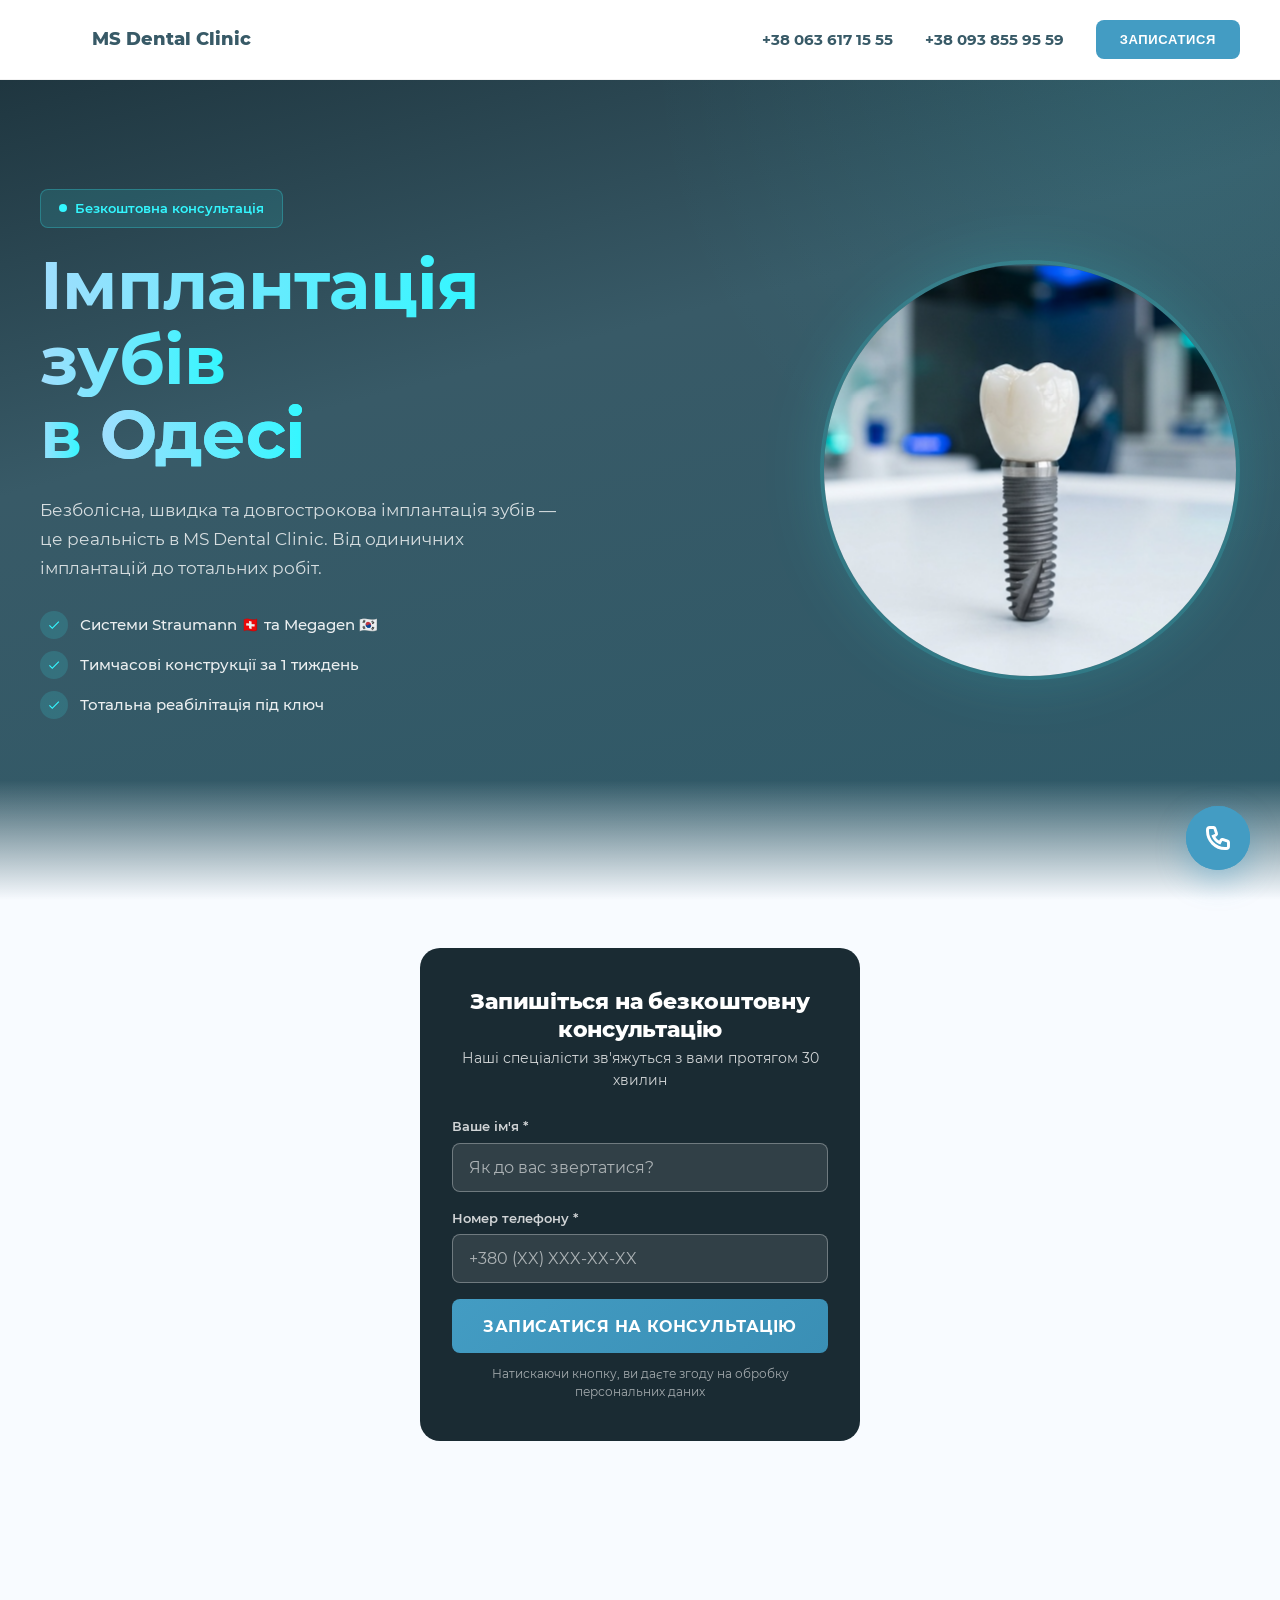
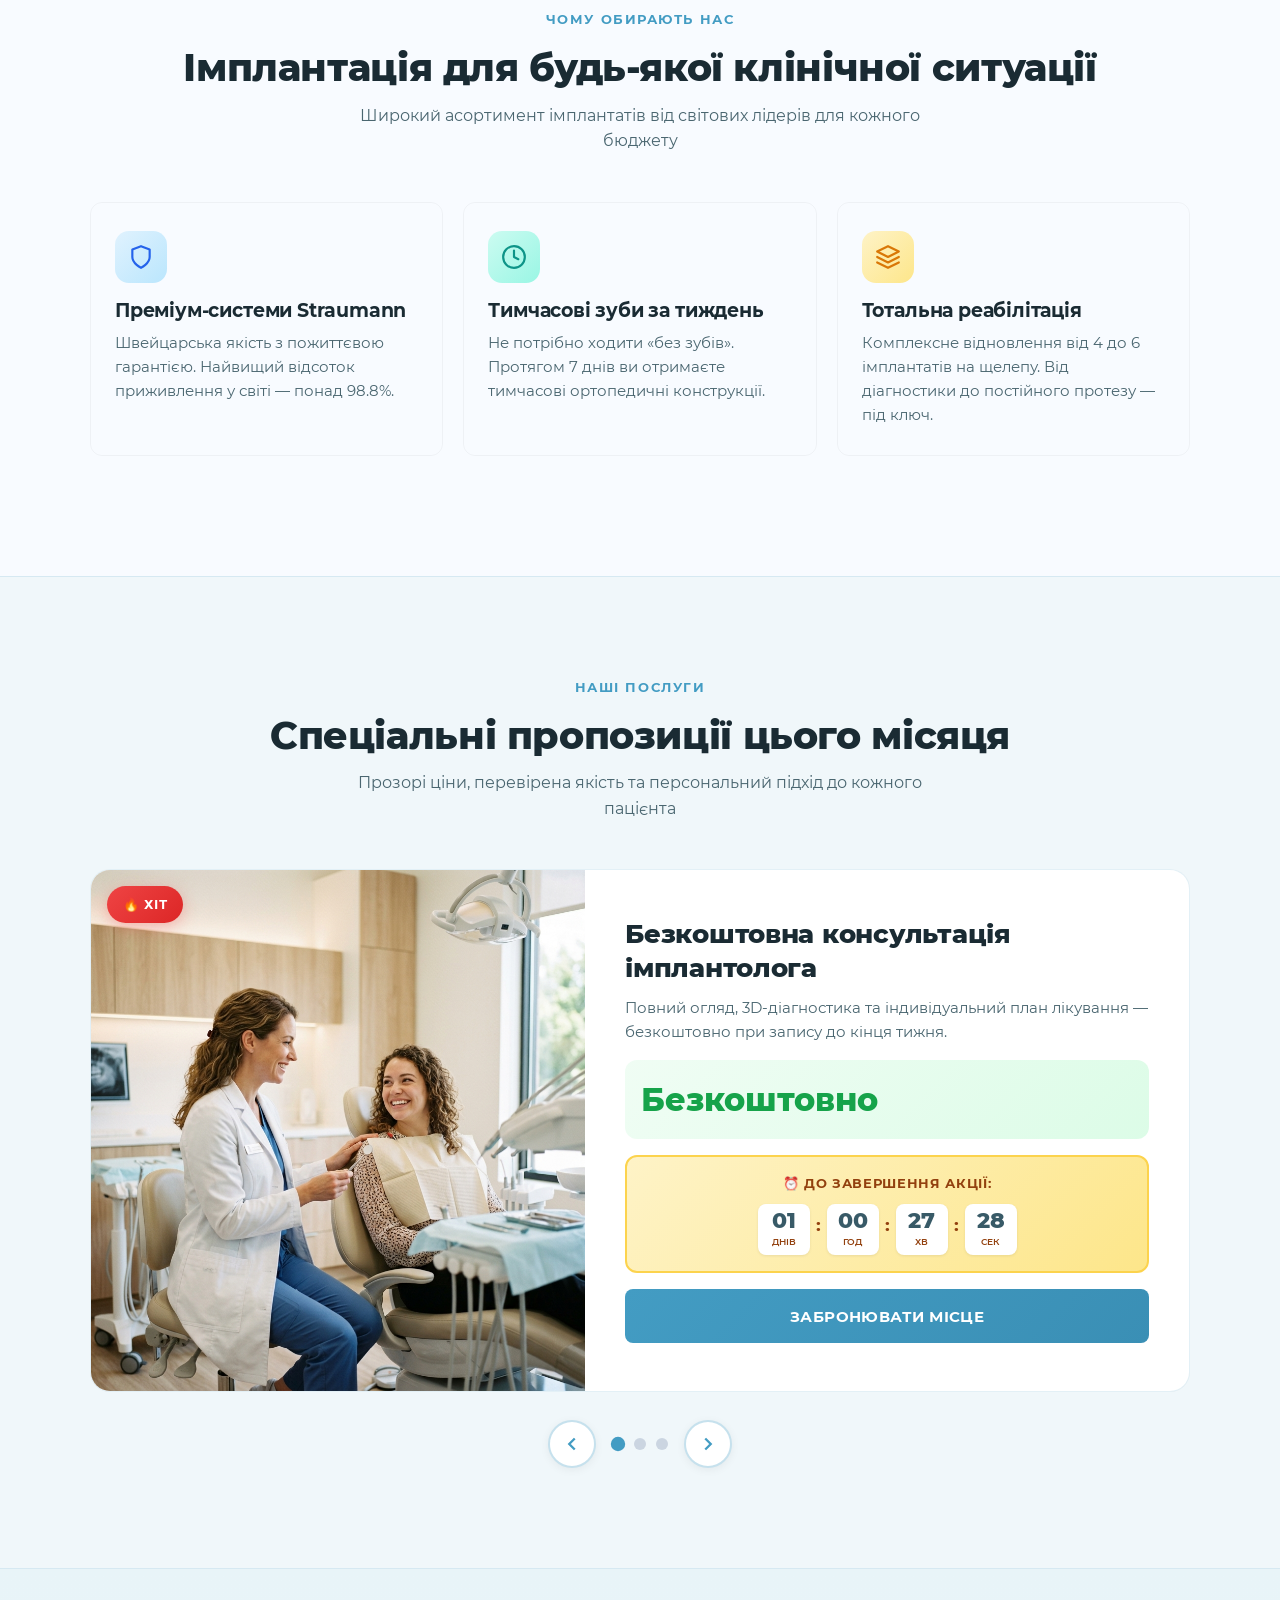
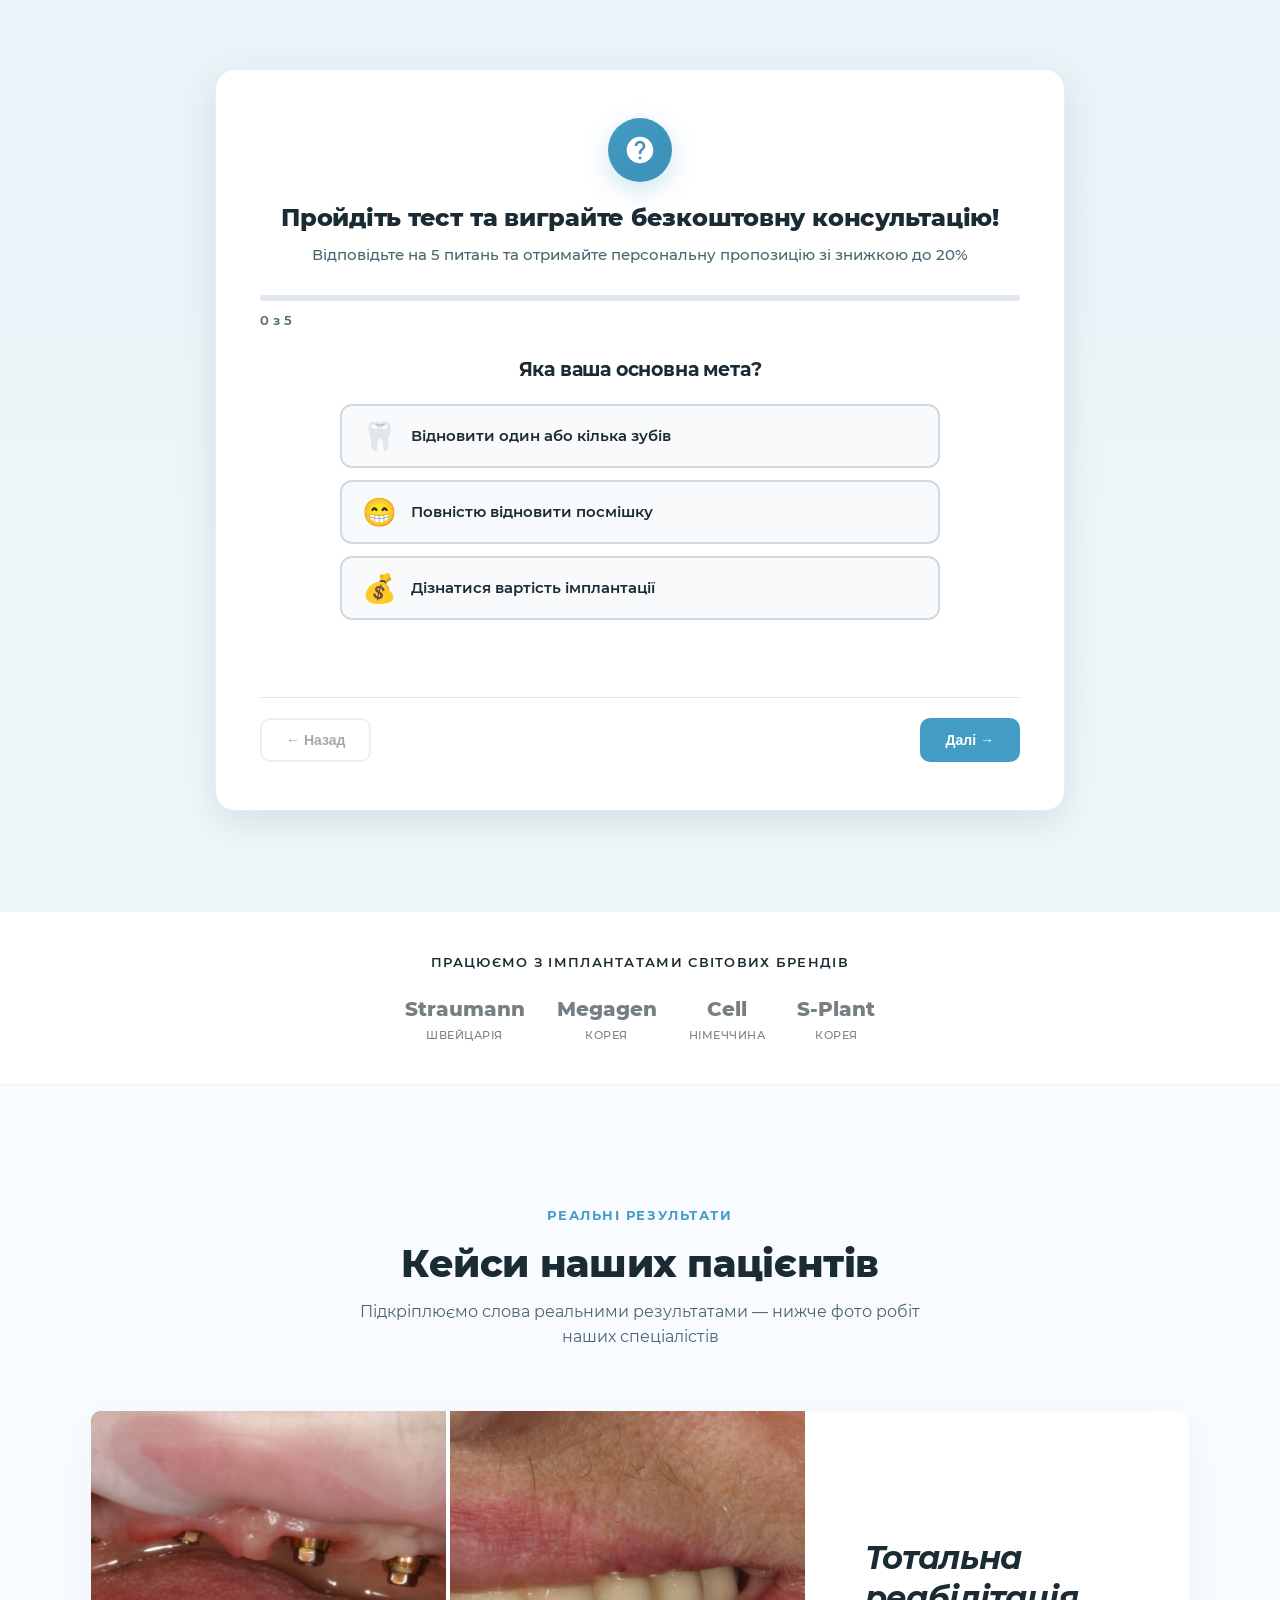
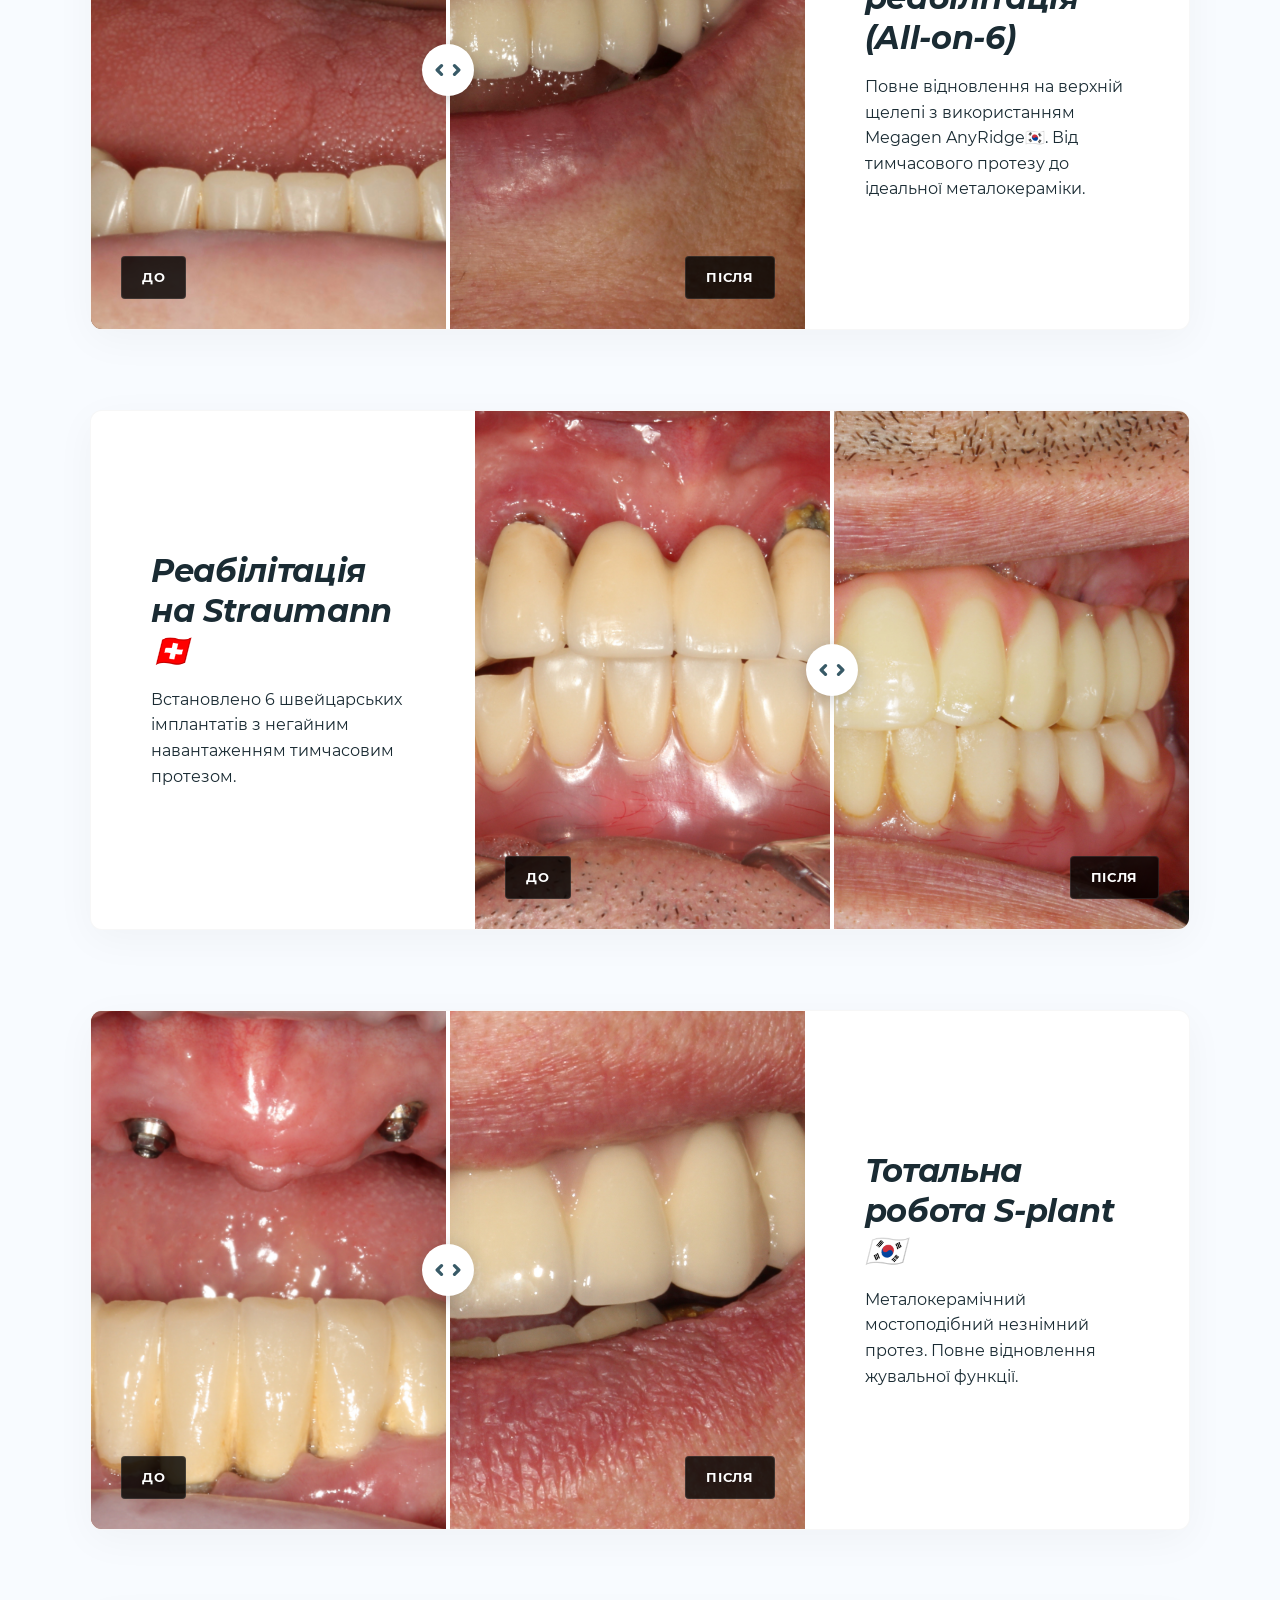
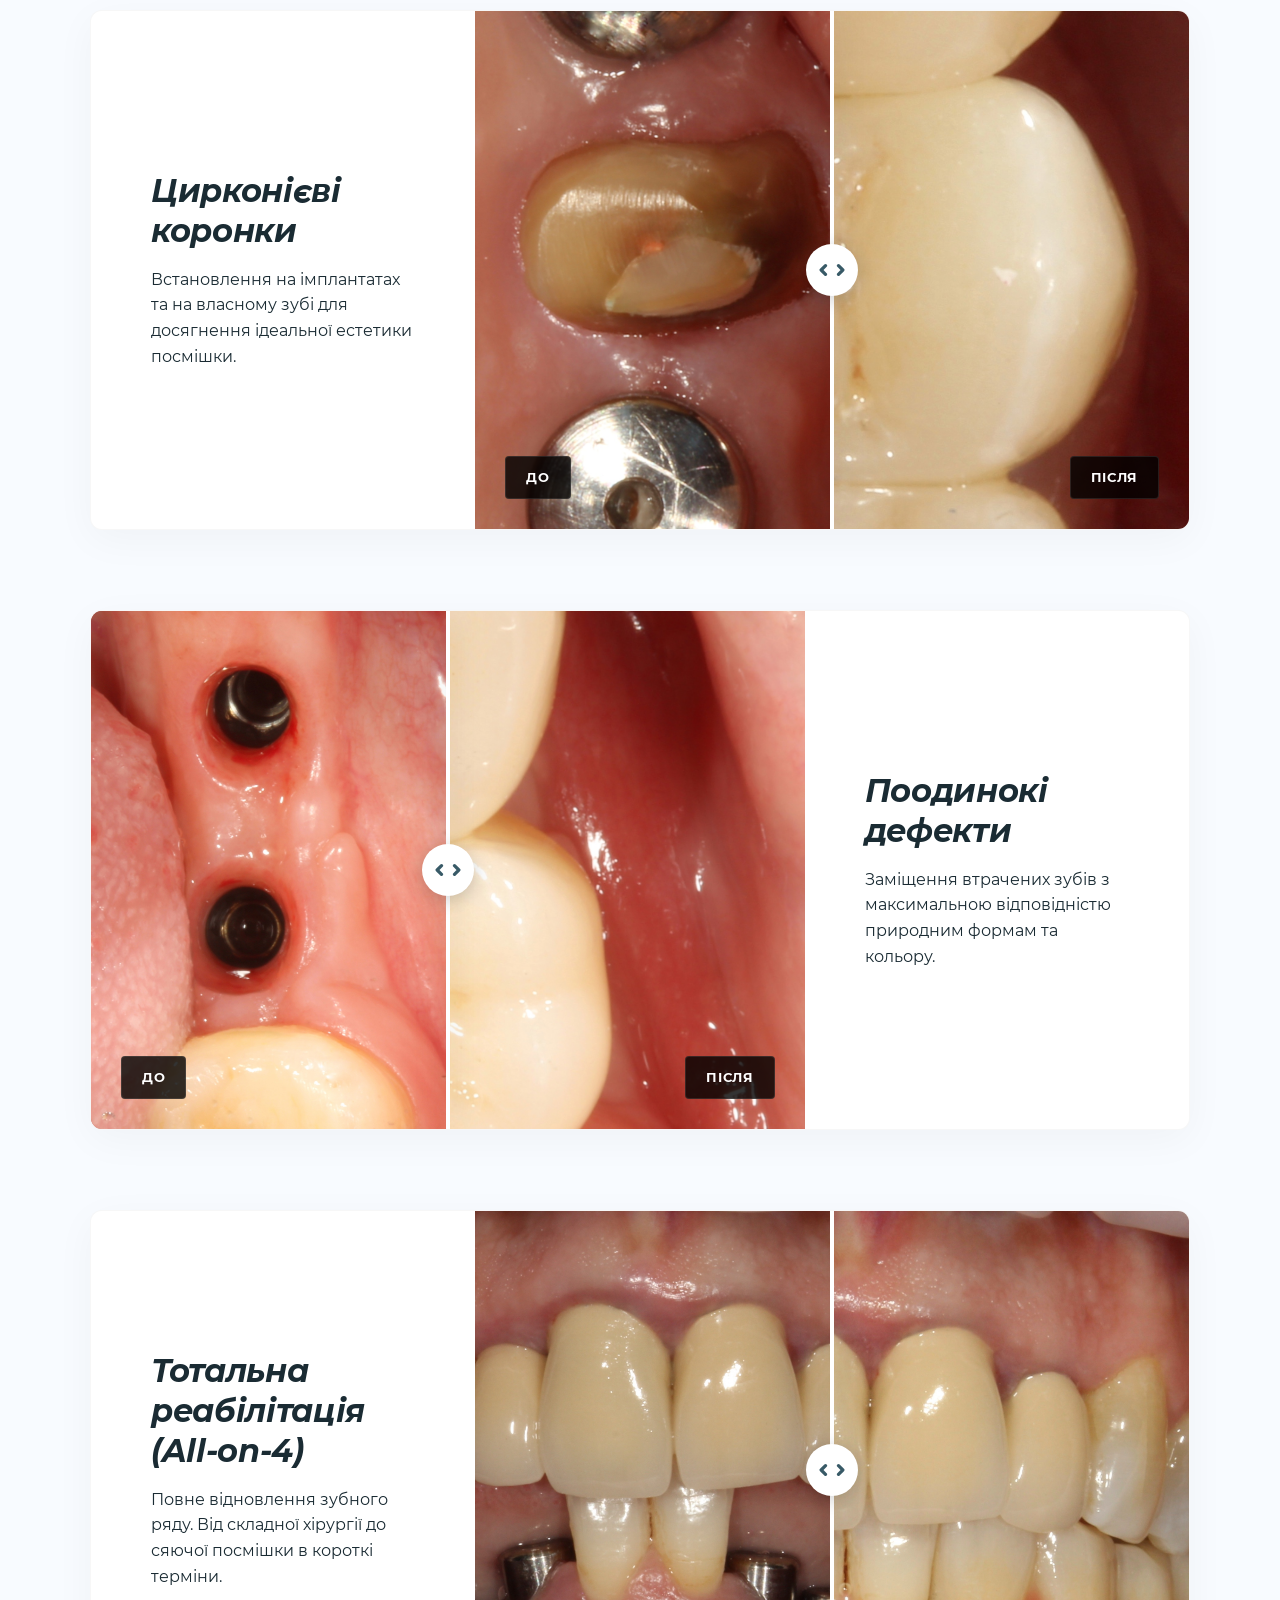
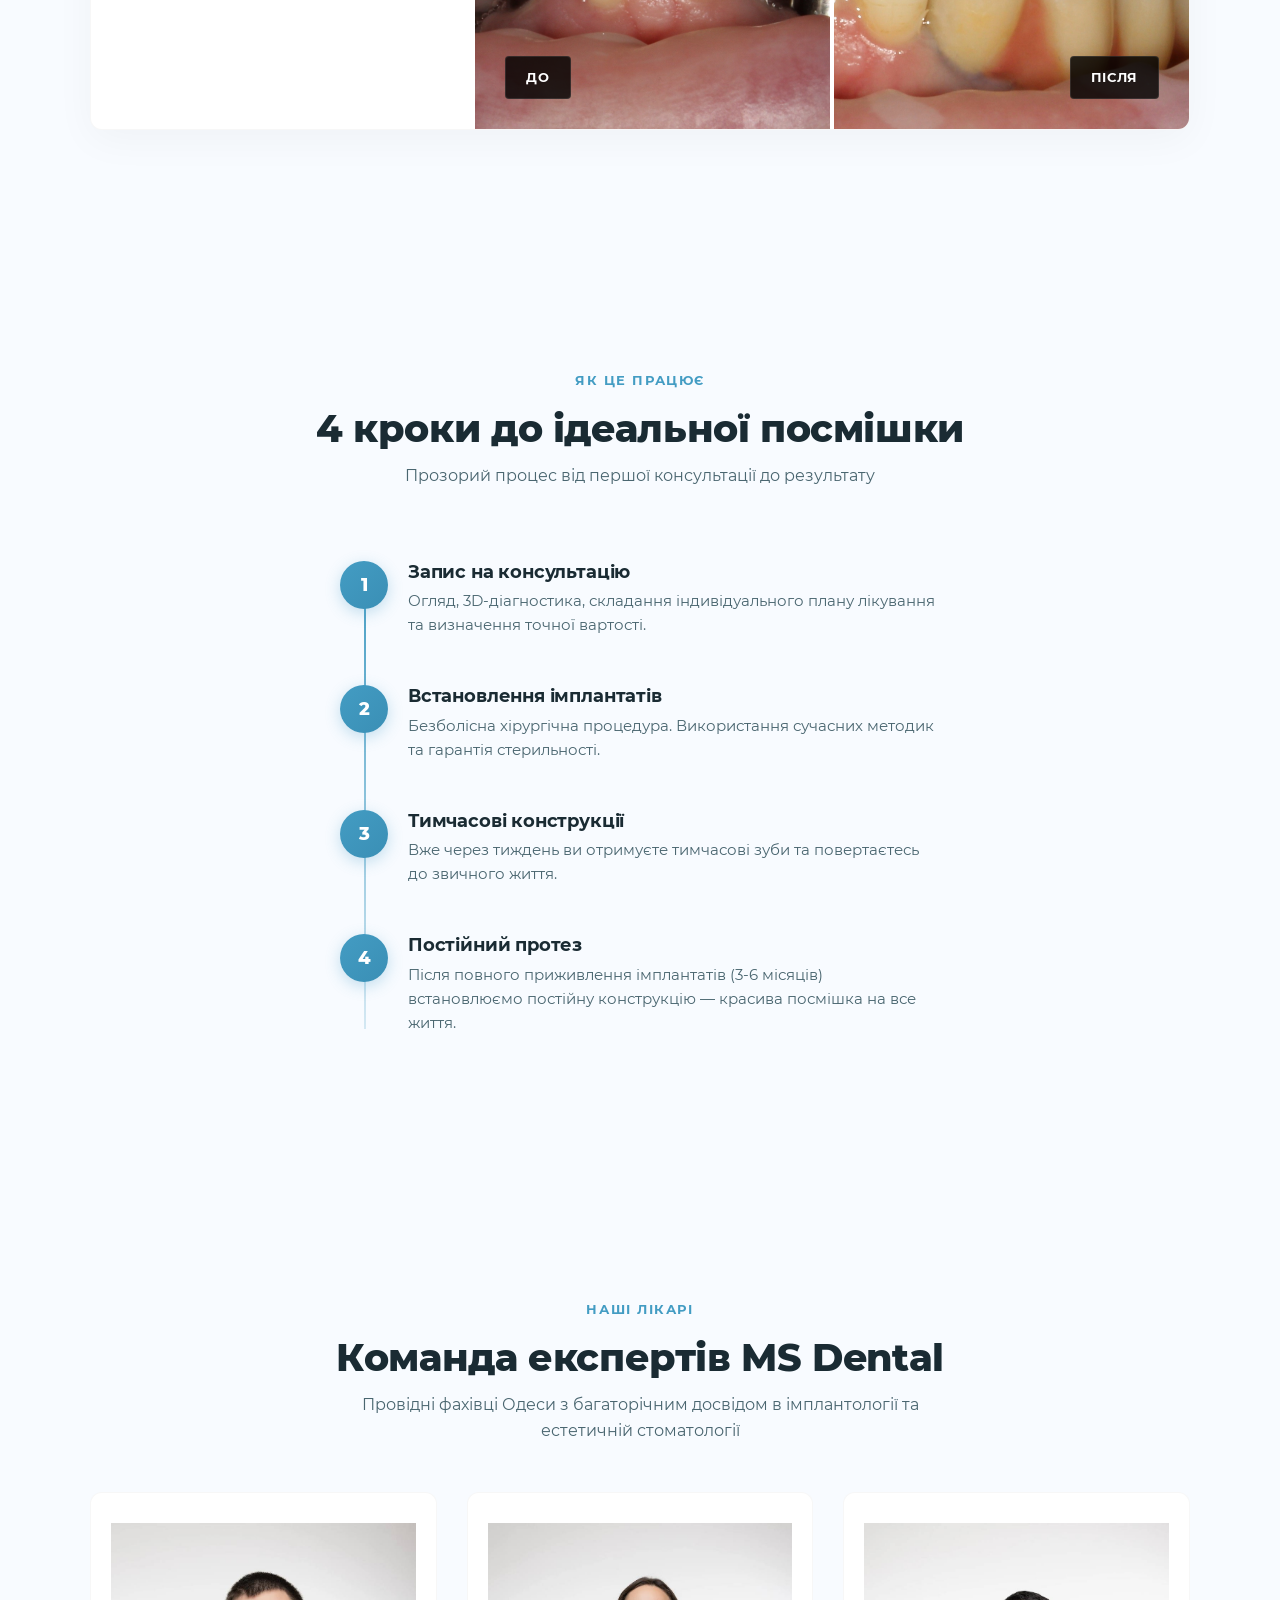
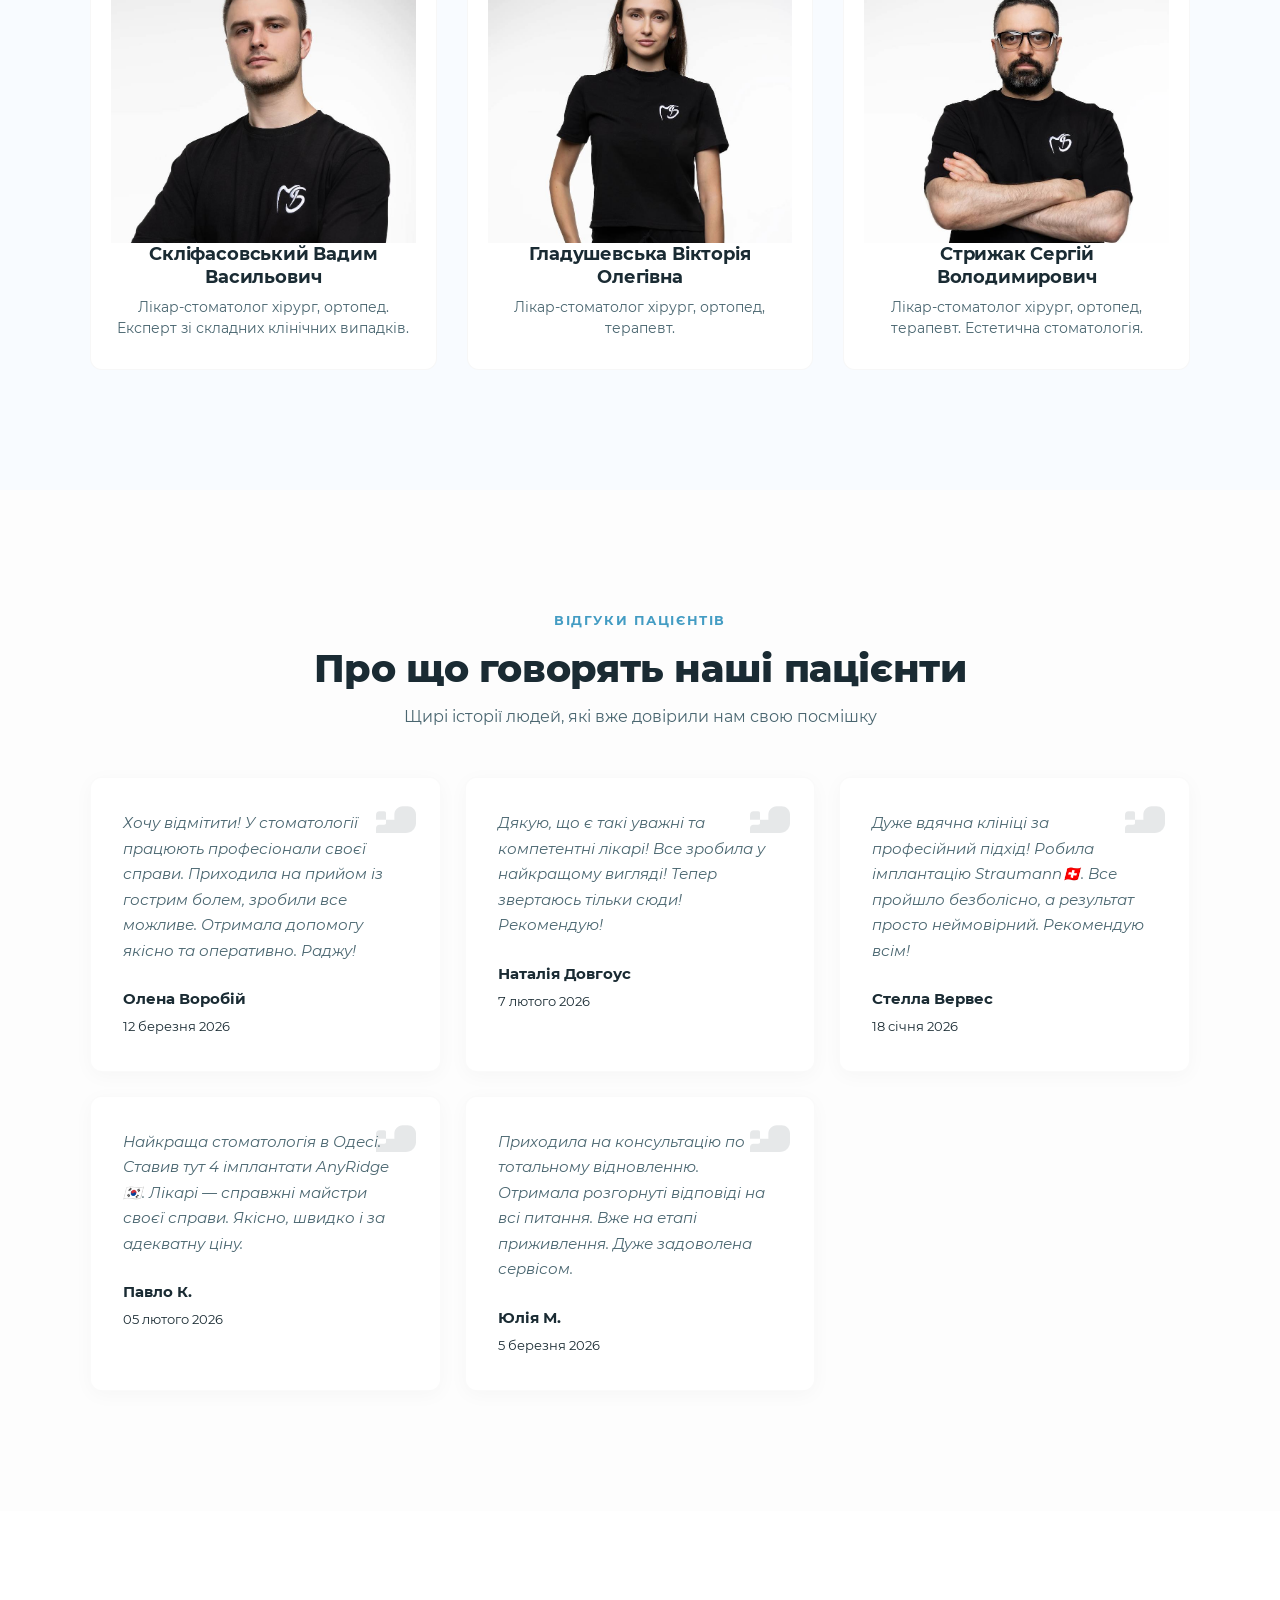
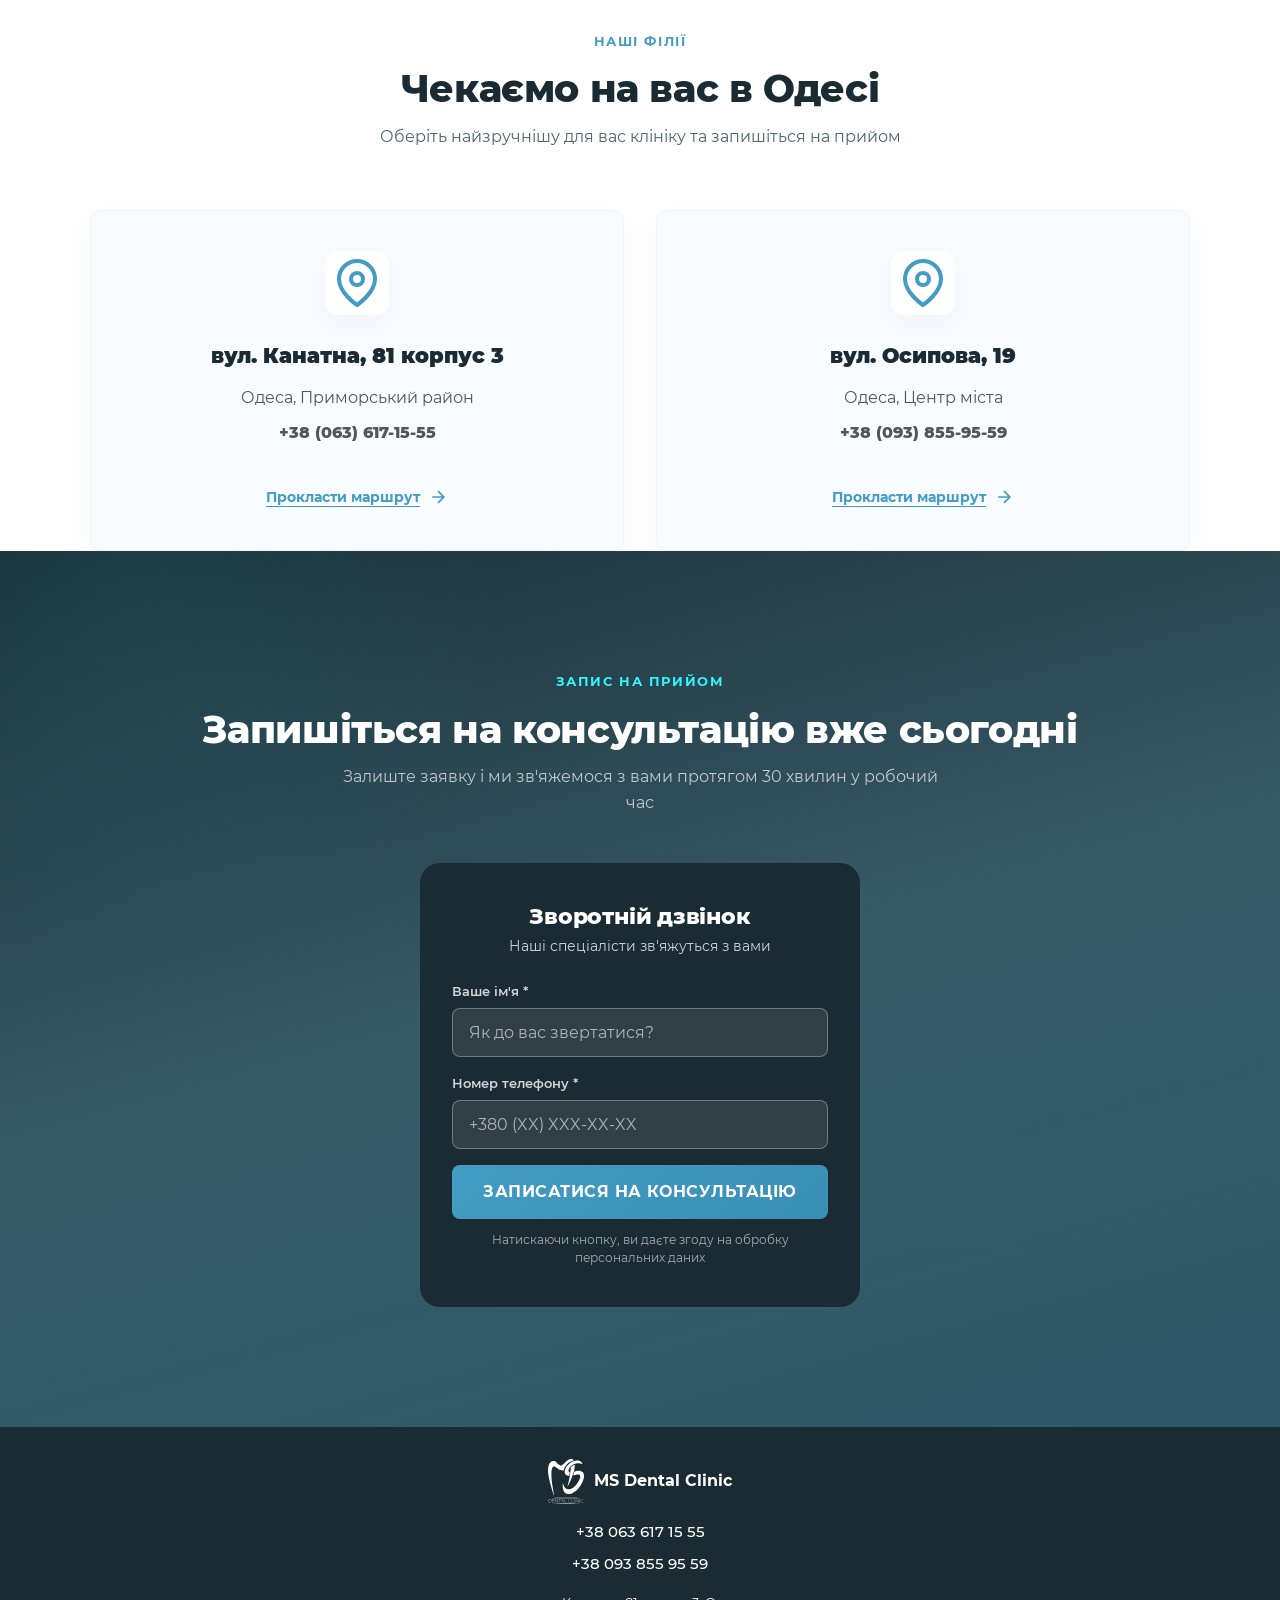
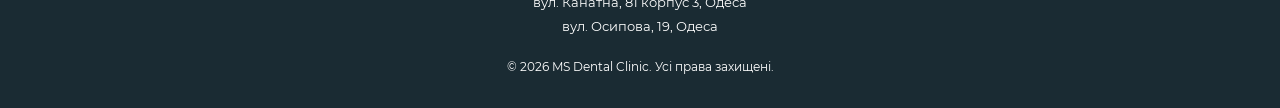
==== commit 602f932d: "Remove strikethrough prices and discount messaging from offers section" ====
--- a/implant.html
+++ b/implant.html
@@ -210,9 +210,9 @@
     <section class="offers-section" id="offers">
         <div class="section-container">
             <div class="section-header reveal">
-                <p class="section-label">Гарячі пропозиції</p>
+                <p class="section-label">Наші послуги</p>
                 <h2 class="section-title">Спеціальні пропозиції цього місяця</h2>
-                <p class="section-subtitle">Встигніть скористатися вигідними умовами для вашої посмішки</p>
+                <p class="section-subtitle">Прозорі ціни, перевірена якість та персональний підхід до кожного пацієнта</p>
             </div>
 
             <div class="offers-slider-container reveal">
@@ -228,8 +228,7 @@
                                 <h3>Безкоштовна консультація імплантолога</h3>
                                 <p class="offer-desc">Повний огляд, 3D-діагностика та індивідуальний план лікування — безкоштовно при запису до кінця тижня.</p>
                                 <div class="offer-price">
-                                    <span class="old-price">2 500 ₴</span>
-                                    <span class="new-price">0 ₴</span>
+                                    <span class="new-price">Безкоштовно</span>
                                 </div>
                                 <div class="offer-timer" id="consultation-timer">
                                     <div class="timer-label">⏰ До завершення акції:</div>
@@ -256,10 +255,9 @@
                                 <img src="static/img/landing/offer-straumann.png" alt="Straumann імплантат" loading="lazy">
                             </div>
                             <div class="offer-content">
-                                <h3>Імплантація Straumann 🇨🇭 зі знижкою 15%</h3>
-                                <p class="offer-desc">Швейцарська якість за спеціальною ціною. Тимчасова конструкція у подарунок.</p>
+                                <h3>Імплантація Straumann 🇨🇭 — швейцарська якість</h3>
+                                <p class="offer-desc">Преміальна система з пожиттєвою гарантією виробника. Тимчасова конструкція включена в план лікування.</p>
                                 <div class="offer-price">
-                                    <span class="old-price">від 25 000 ₴</span>
                                     <span class="new-price">від 21 250 ₴</span>
                                 </div>
                                 <ul class="offer-benefits">
@@ -267,7 +265,7 @@
                                     <li>✓ Приживлення 98.8% — найвище у світі</li>
                                     <li>✓ Тимчасовий зуб за 7 днів</li>
                                 </ul>
-                                <button class="btn-primary offer-btn" onclick="openContactForm()">Отримати знижку</button>
+                                <button class="btn-primary offer-btn" onclick="openContactForm()">Дізнатися деталі</button>
                             </div>
                         </div>
                     </div>
@@ -283,8 +281,7 @@
                                 <h3>Тотальна реабілітація All-on-6</h3>
                                 <p class="offer-desc">Повне відновлення щелепи. Фіксована ціна під ключ — від діагностики до готової посмішки.</p>
                                 <div class="offer-price">
-                                    <span class="old-price">180 000 ₴</span>
-                                    <span class="new-price">149 000 ₴</span>
+                                    <span class="new-price">від 149 000 ₴</span>
                                 </div>
                                 <ul class="offer-benefits">
                                     <li>✓ 6 імплантатів Megagen AnyRidge</li>
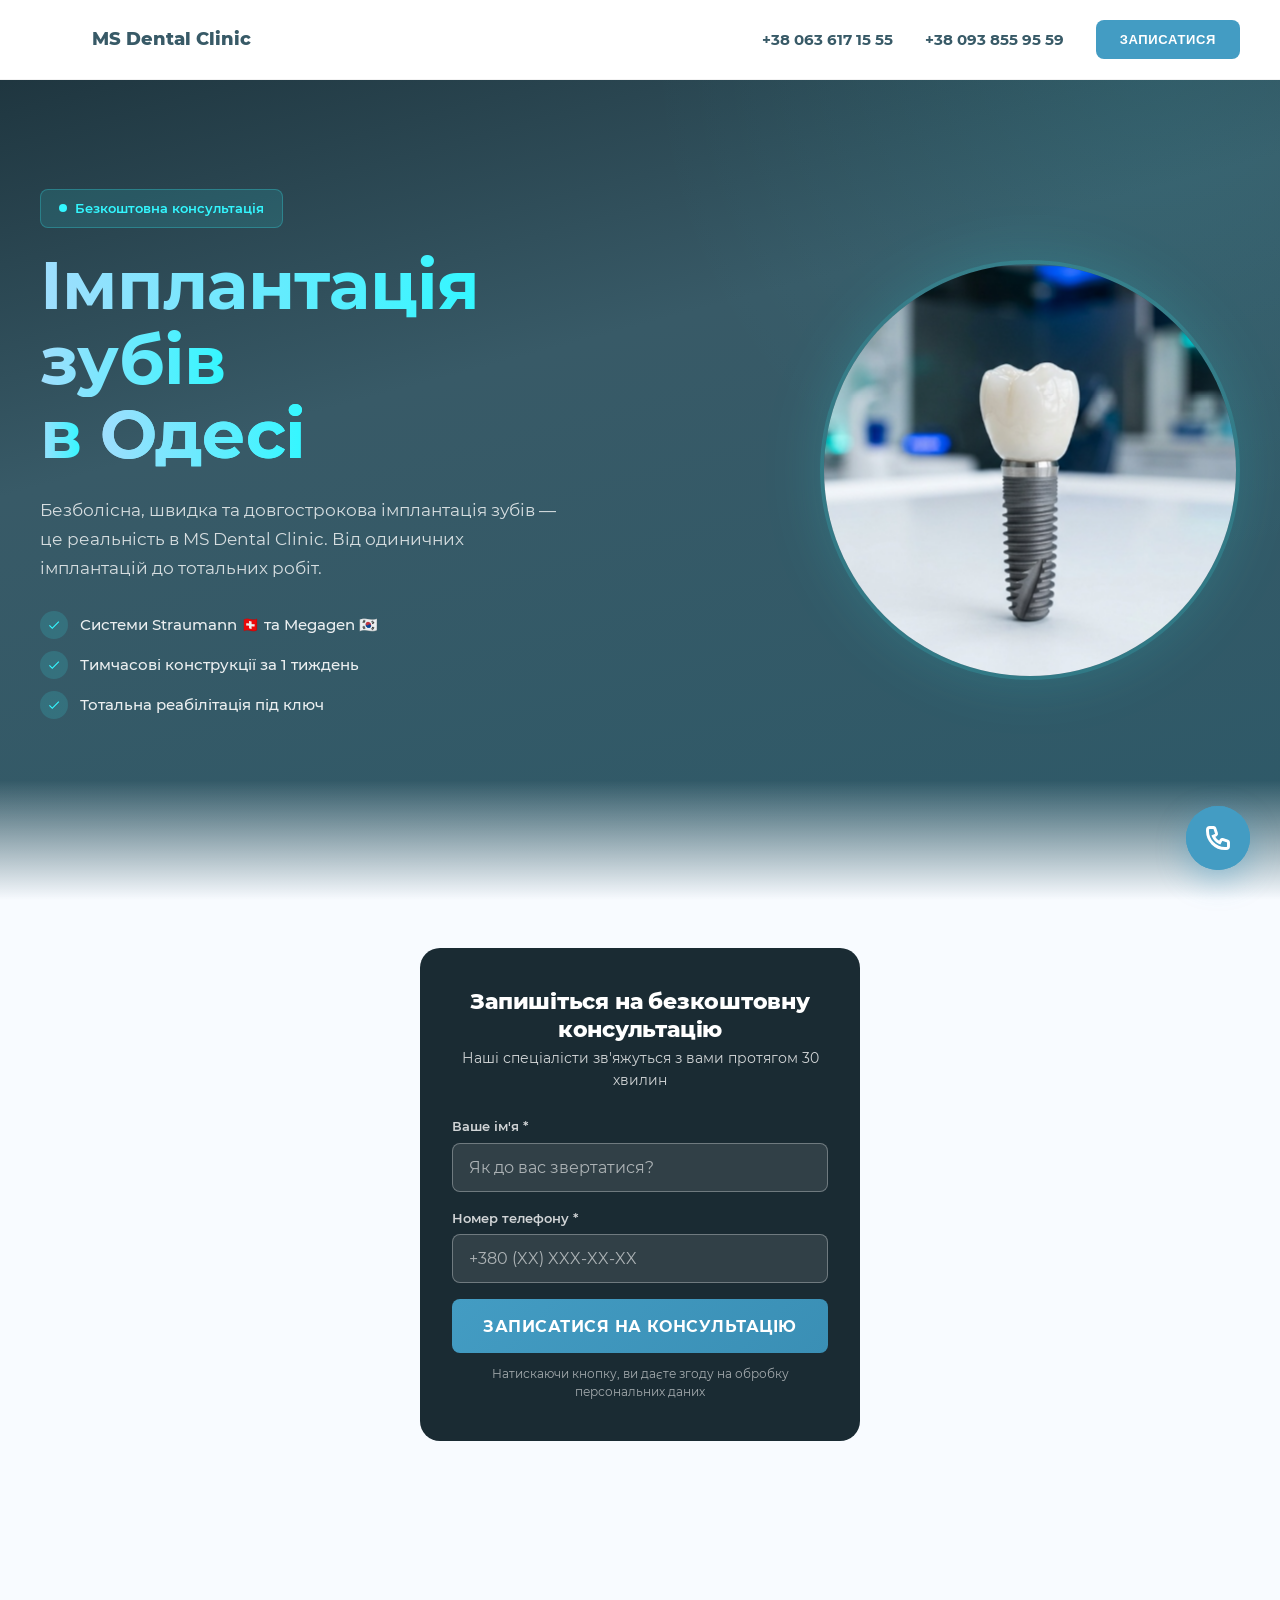
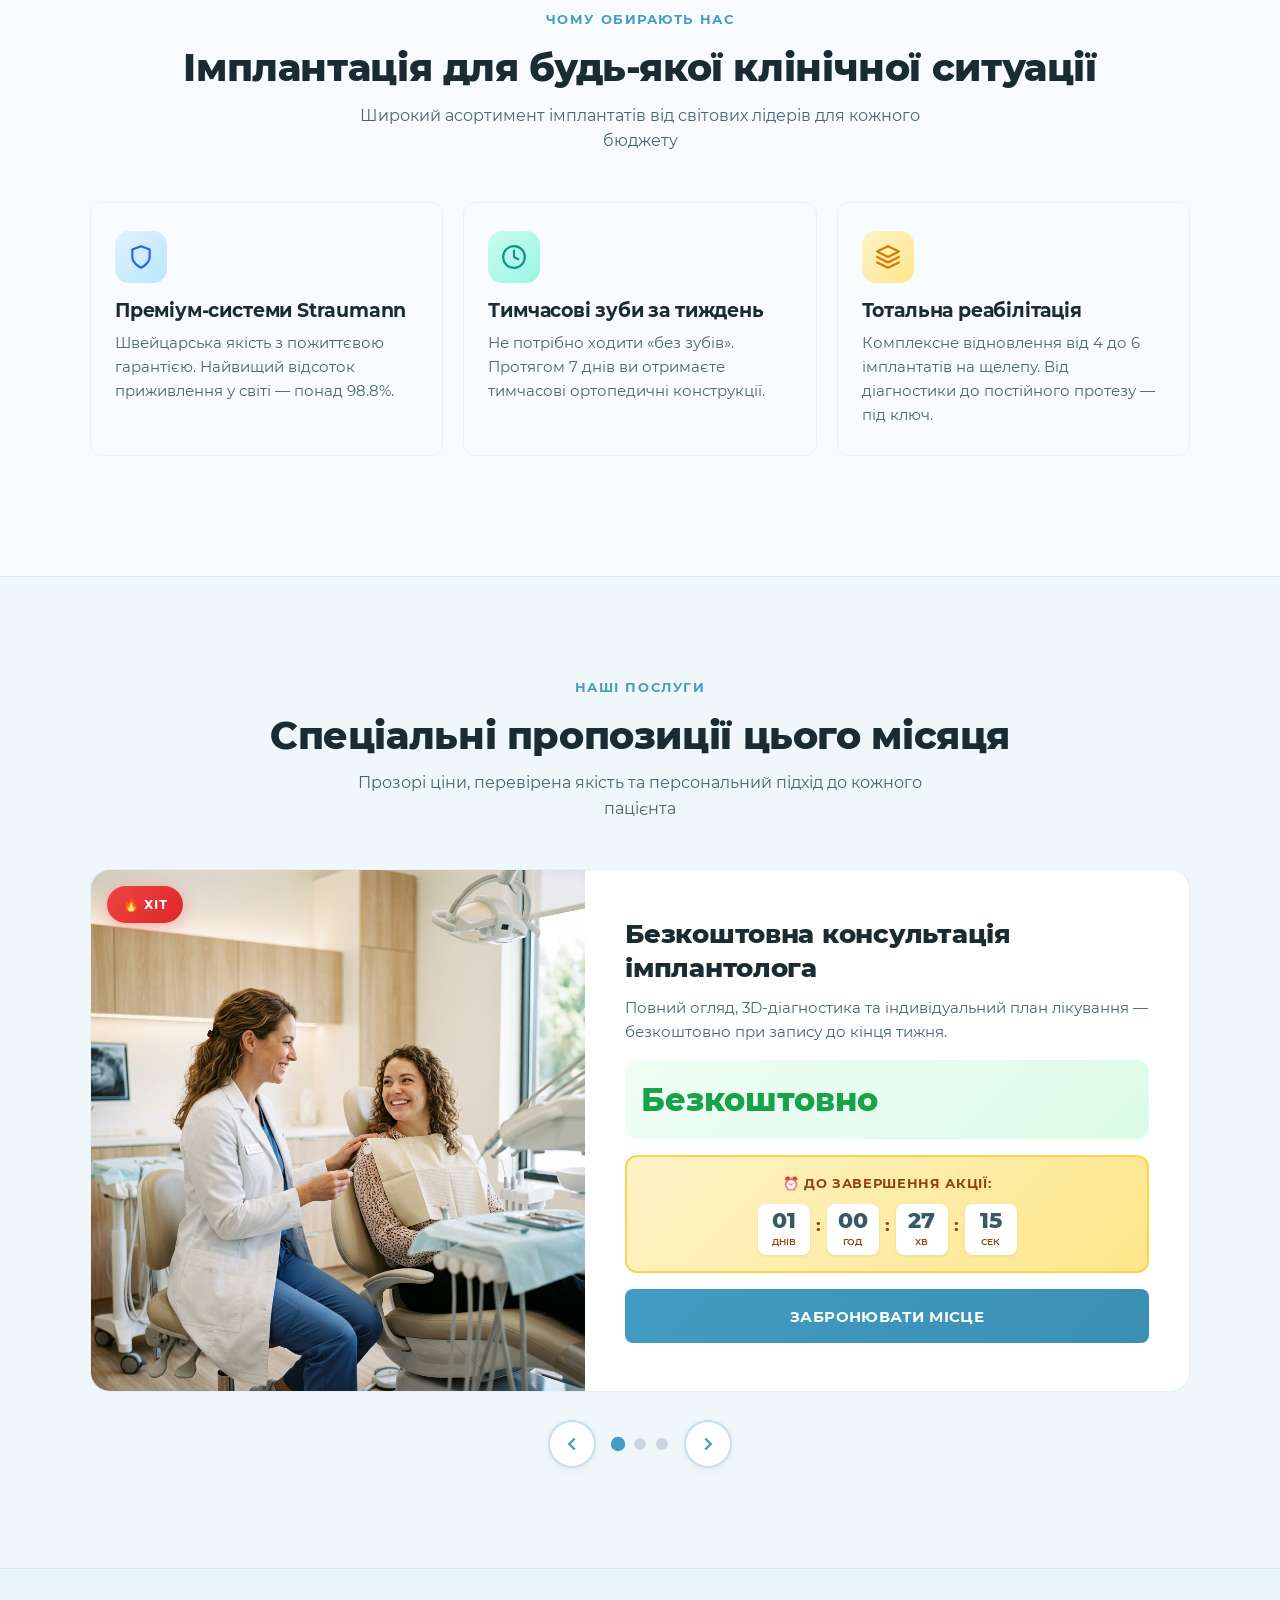
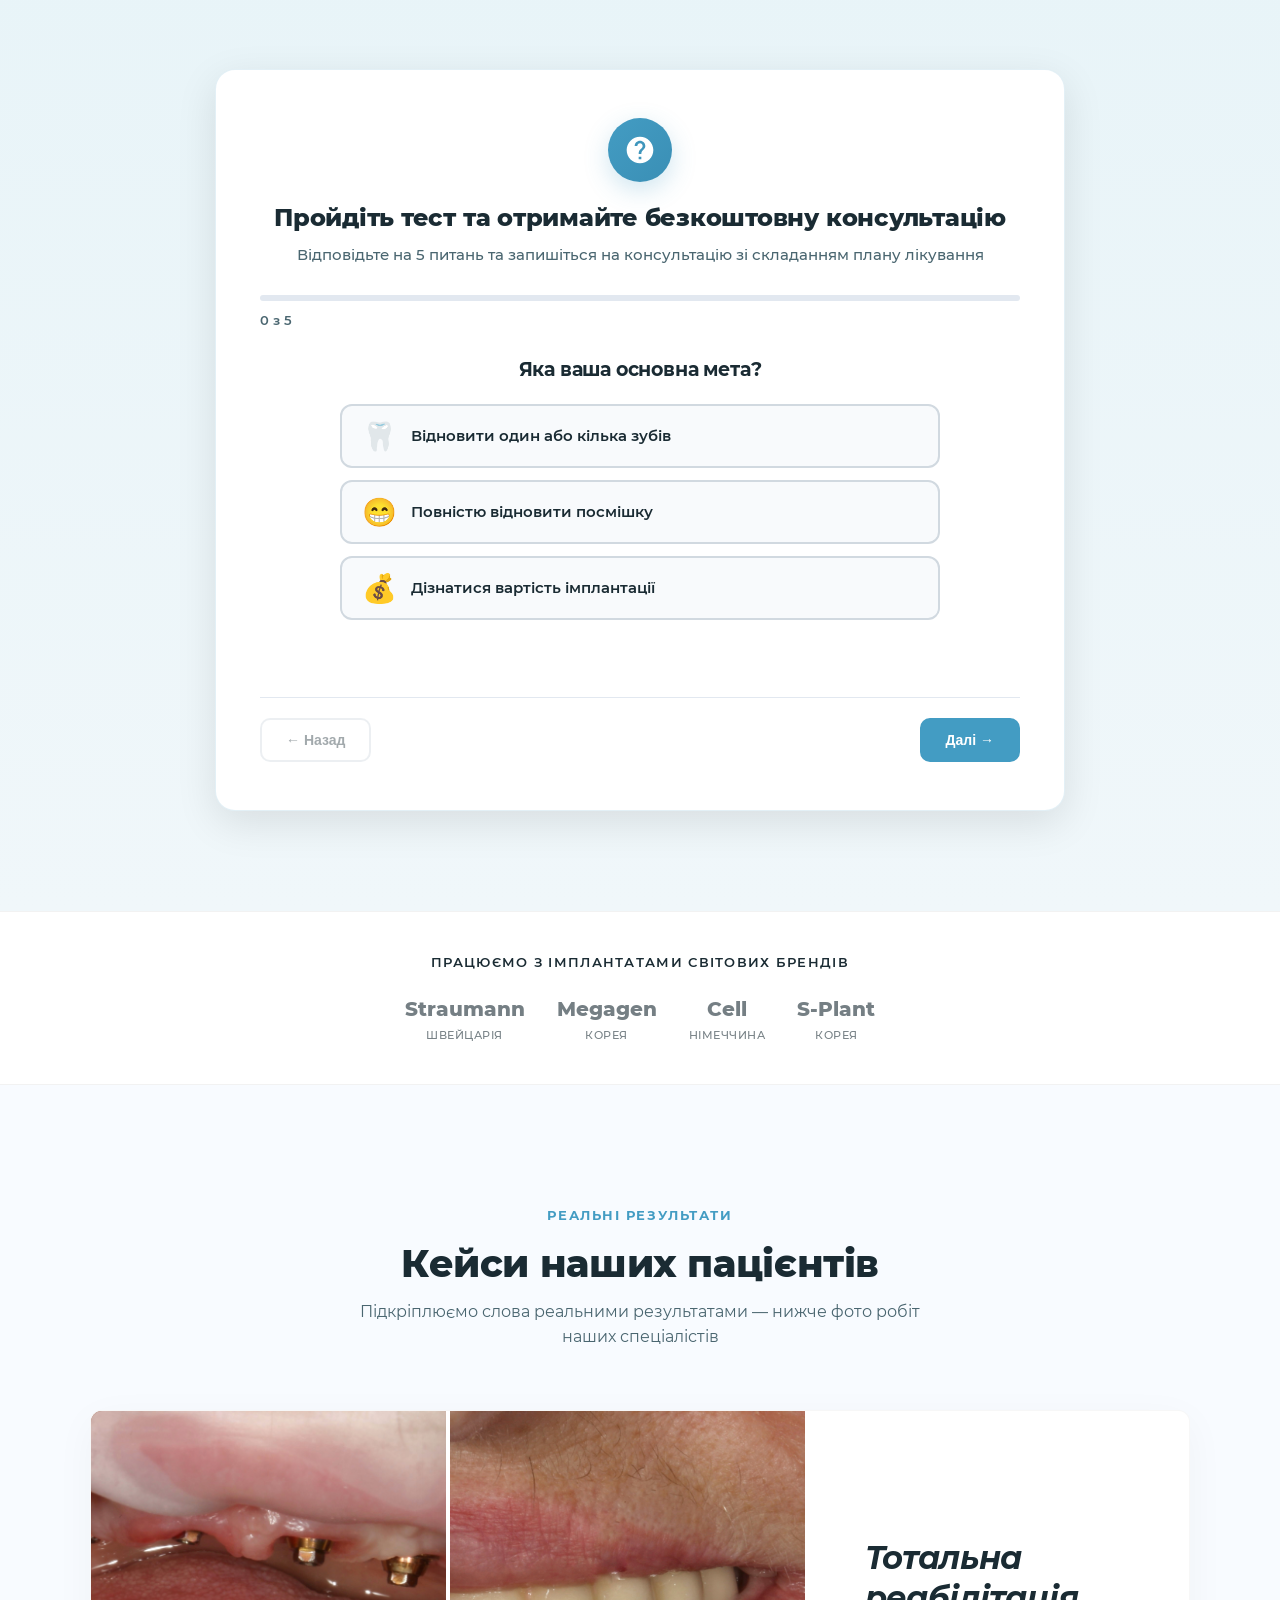
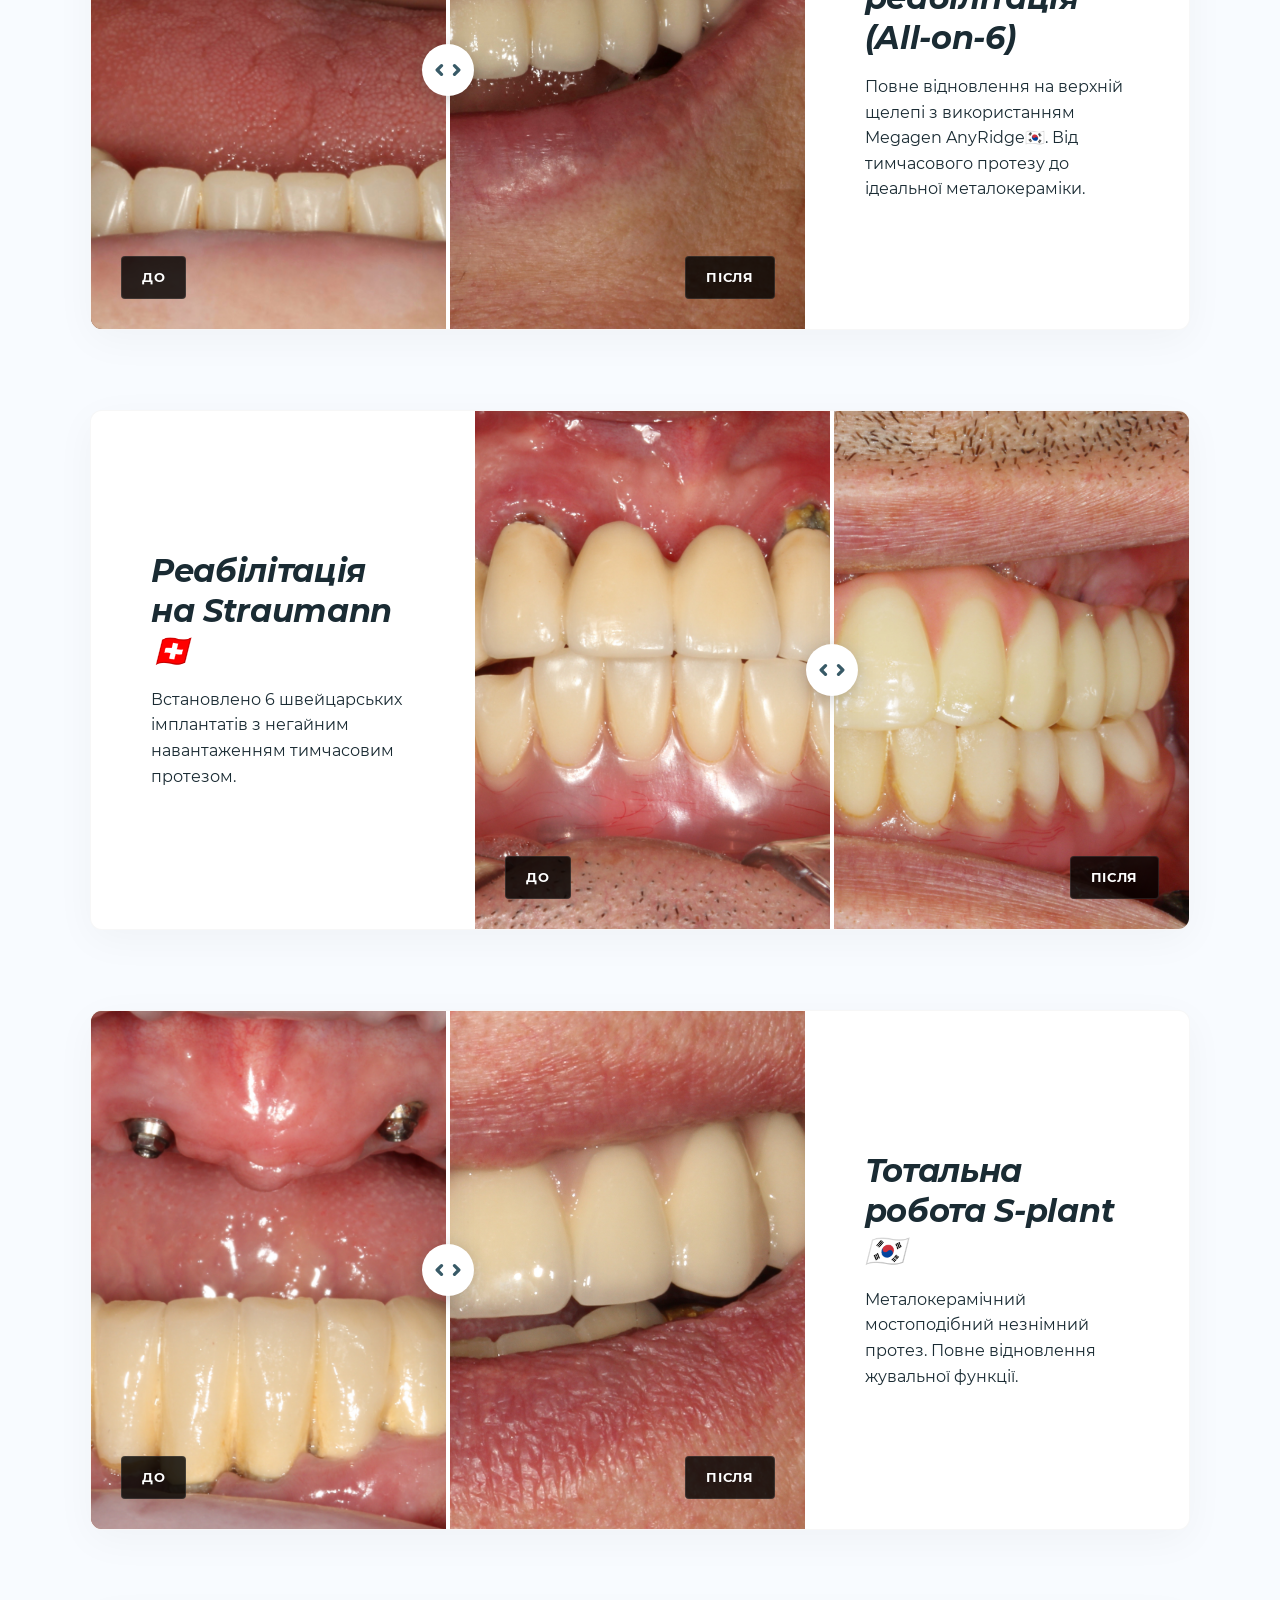
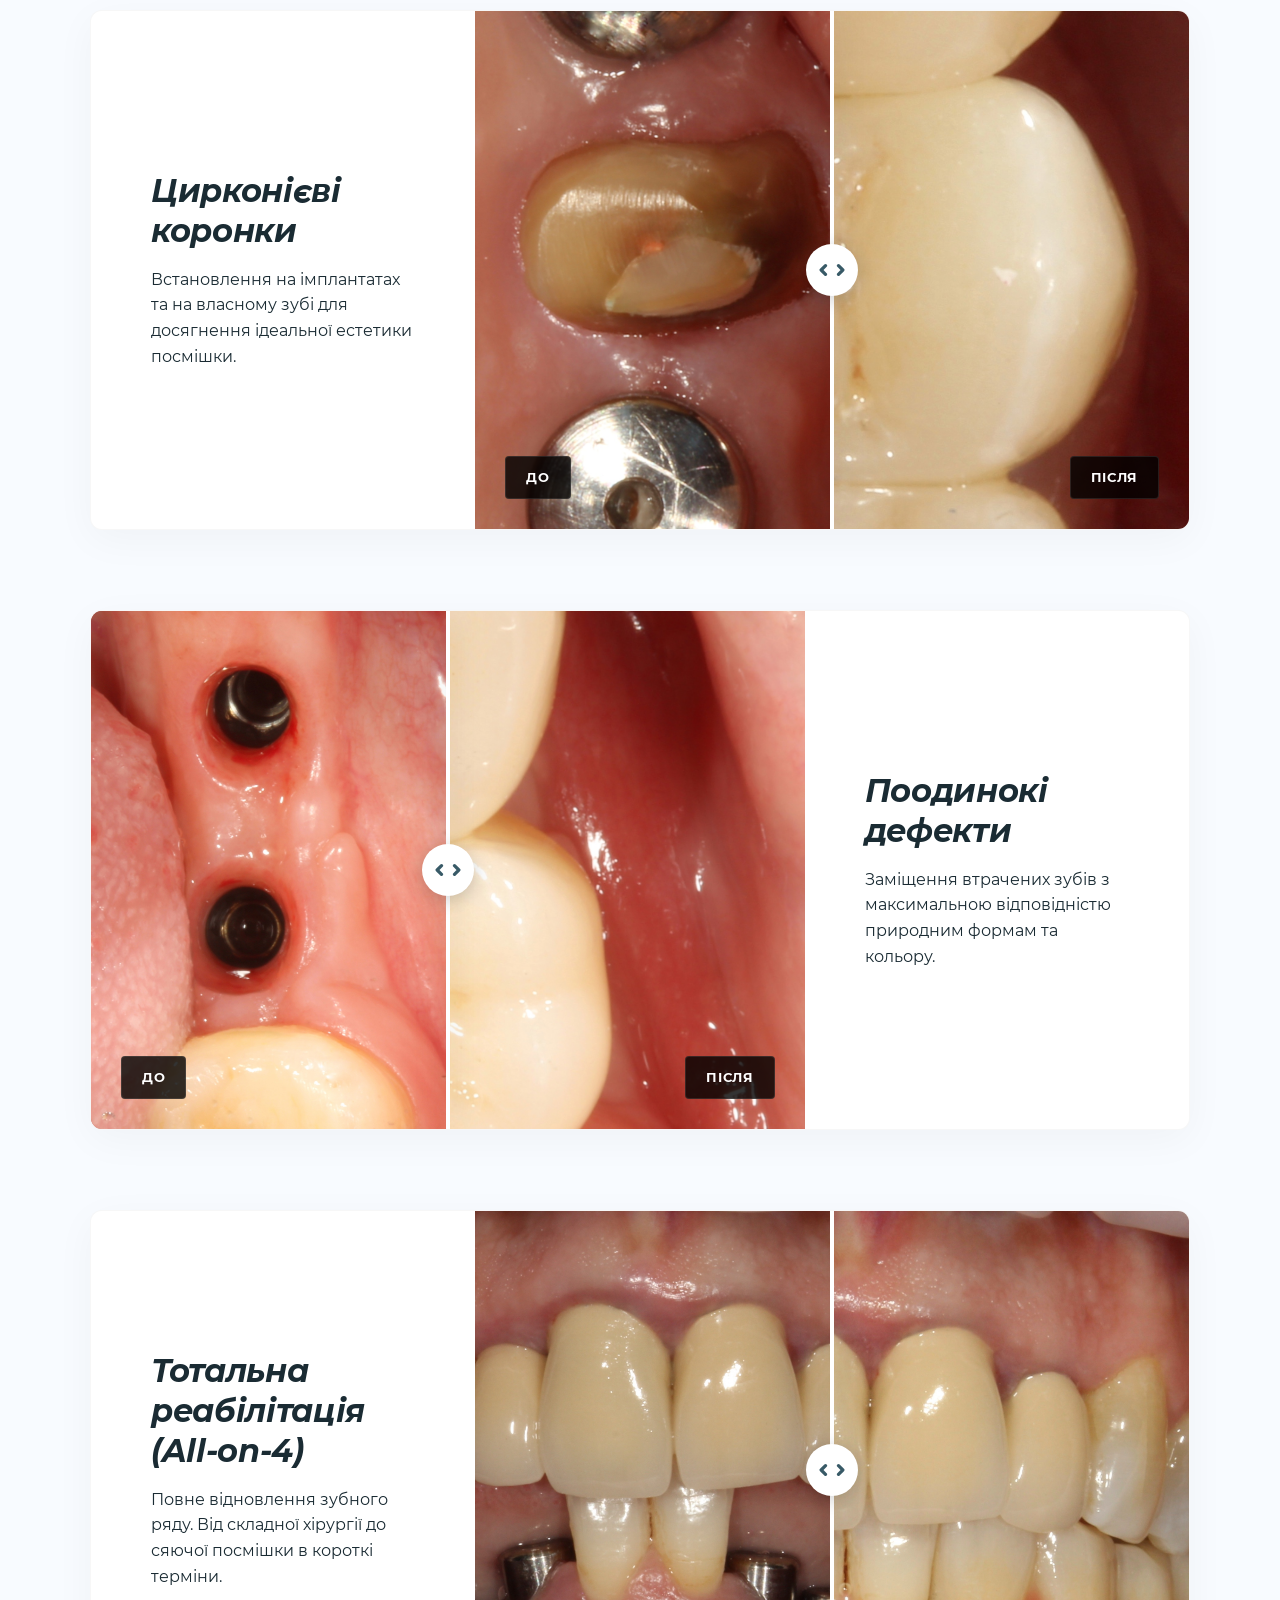
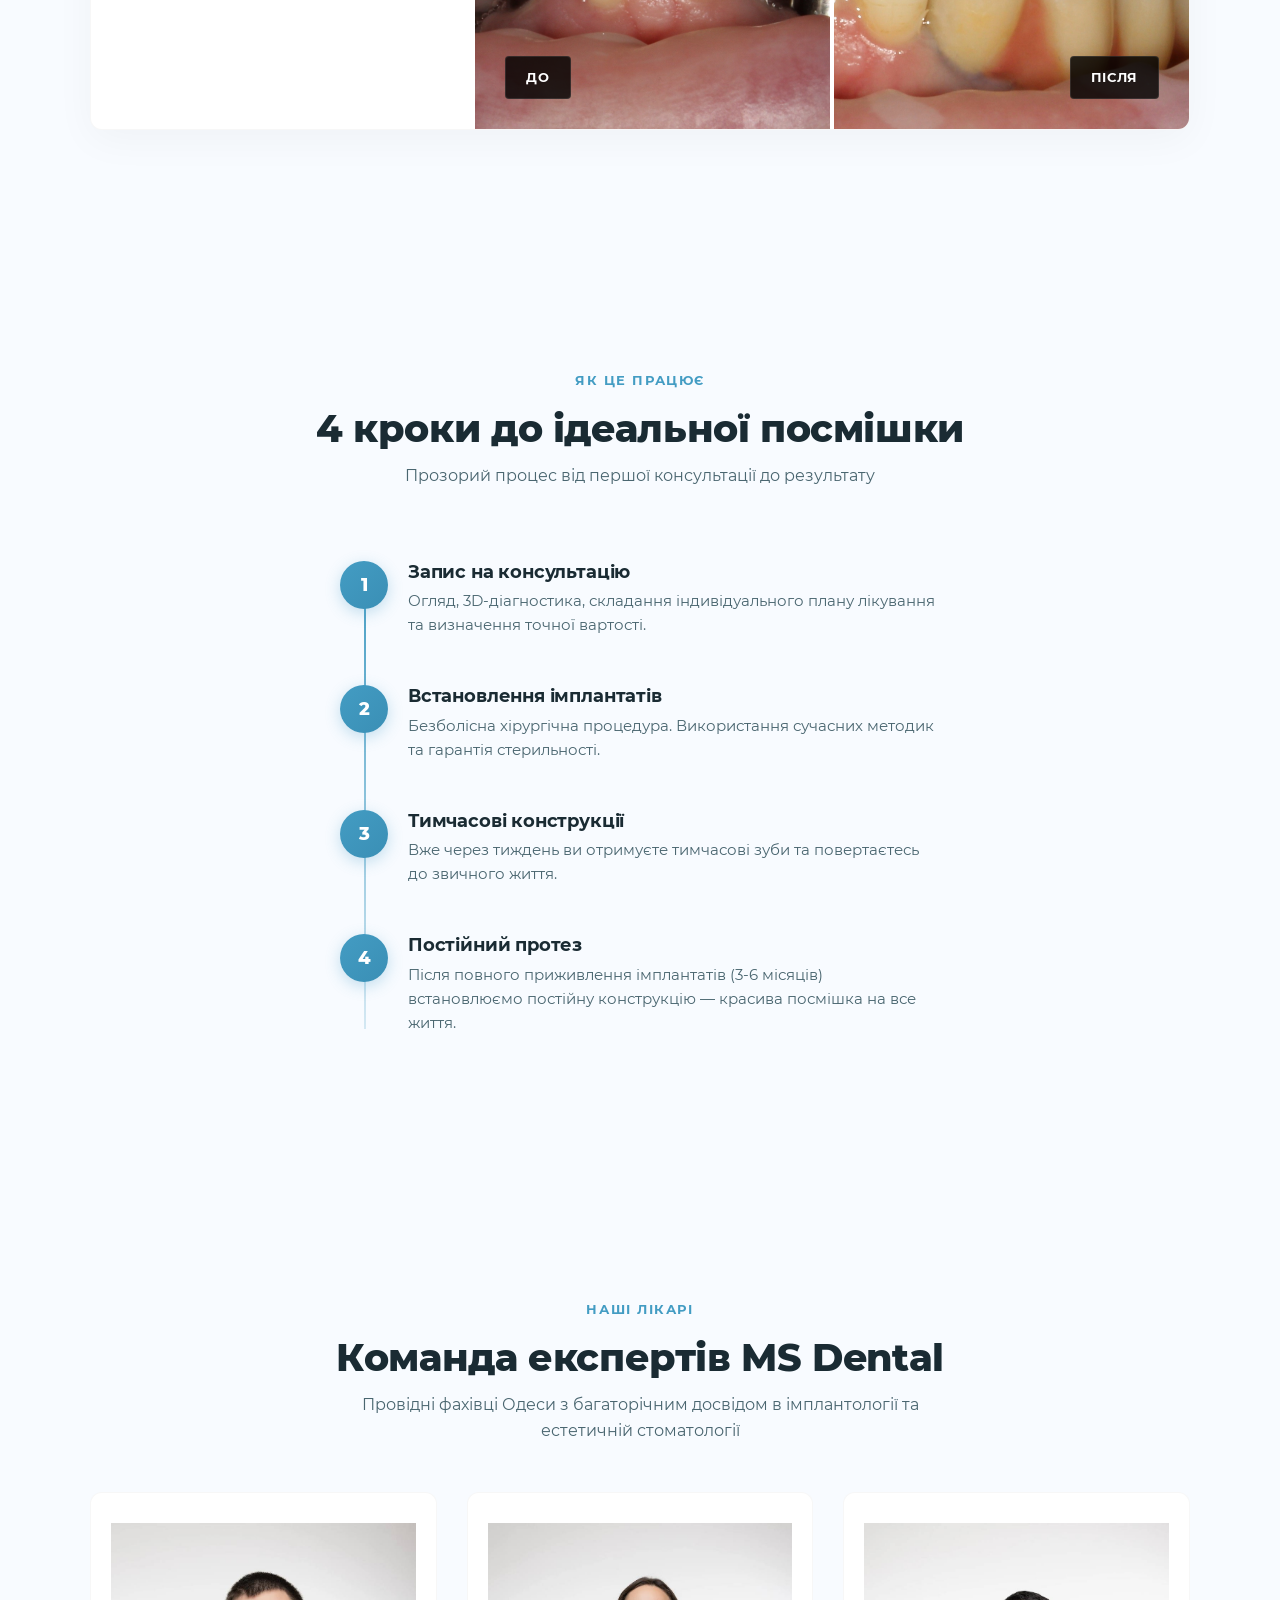
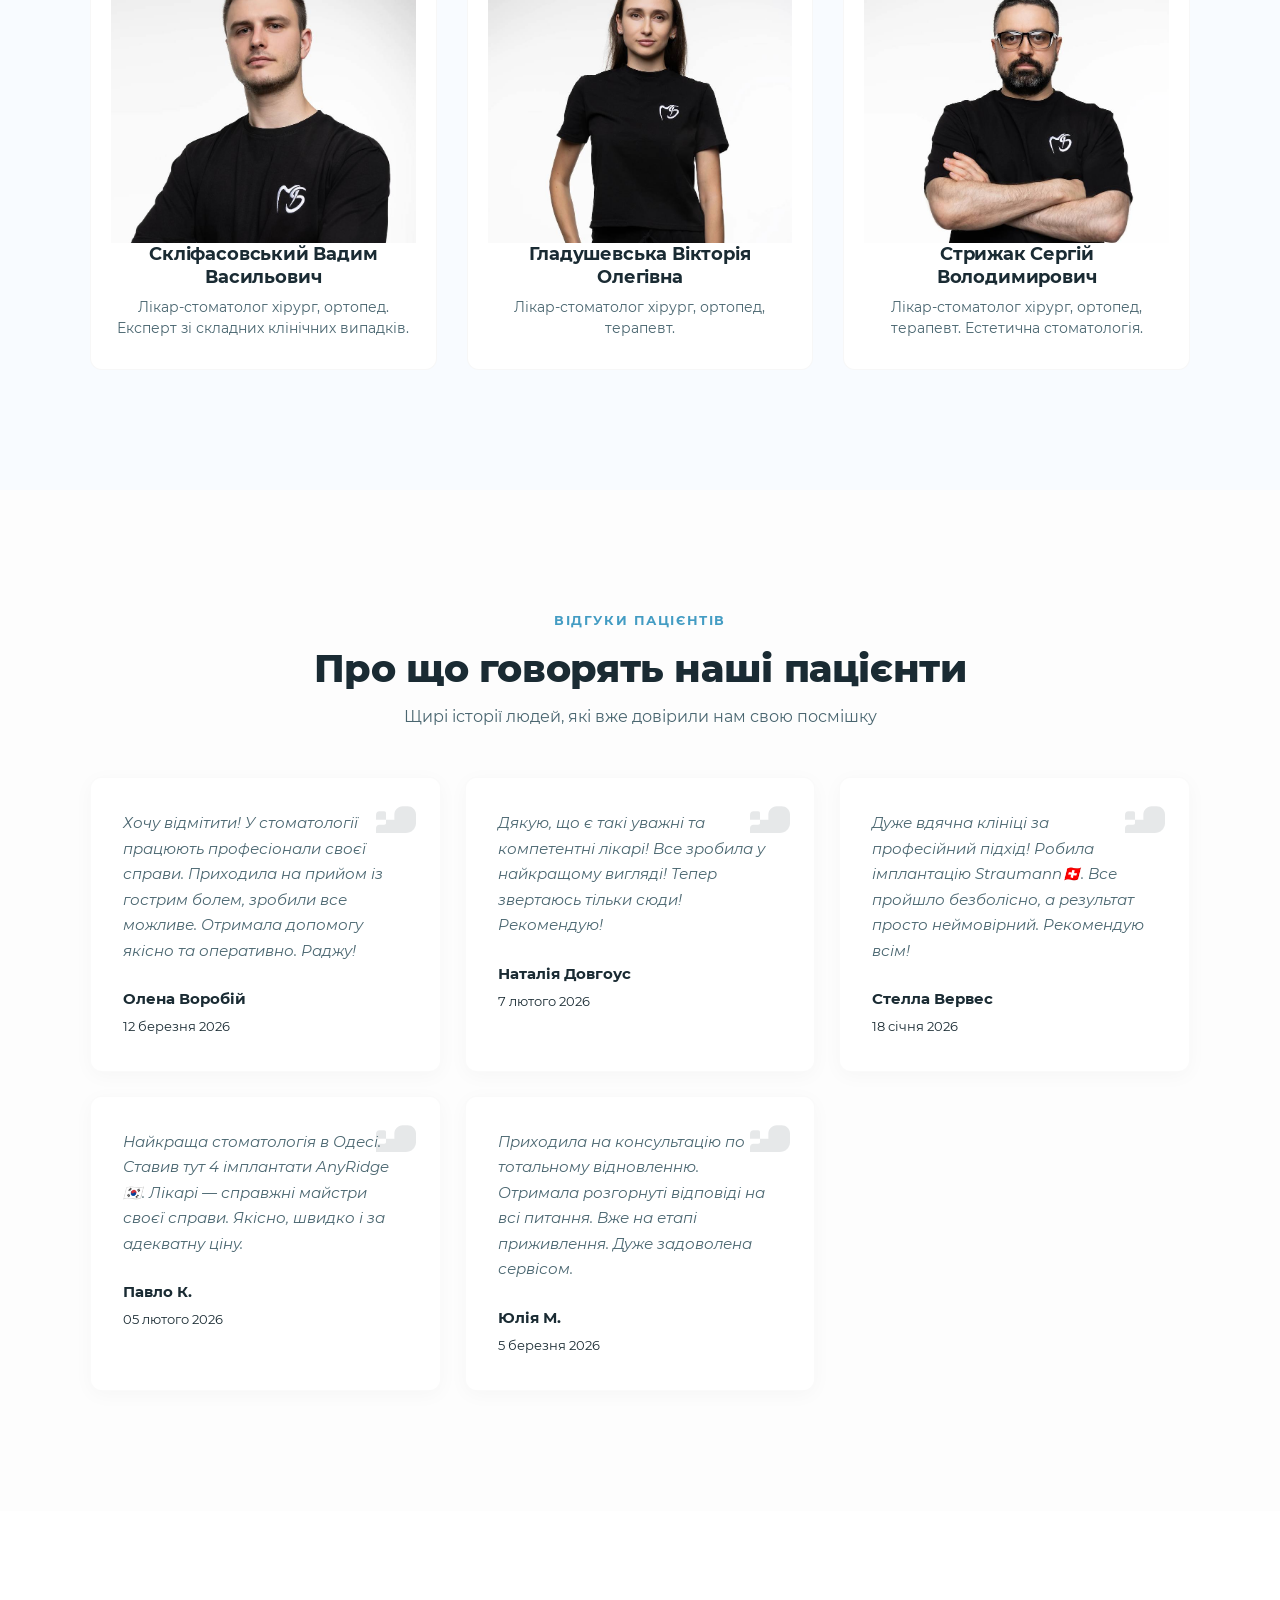
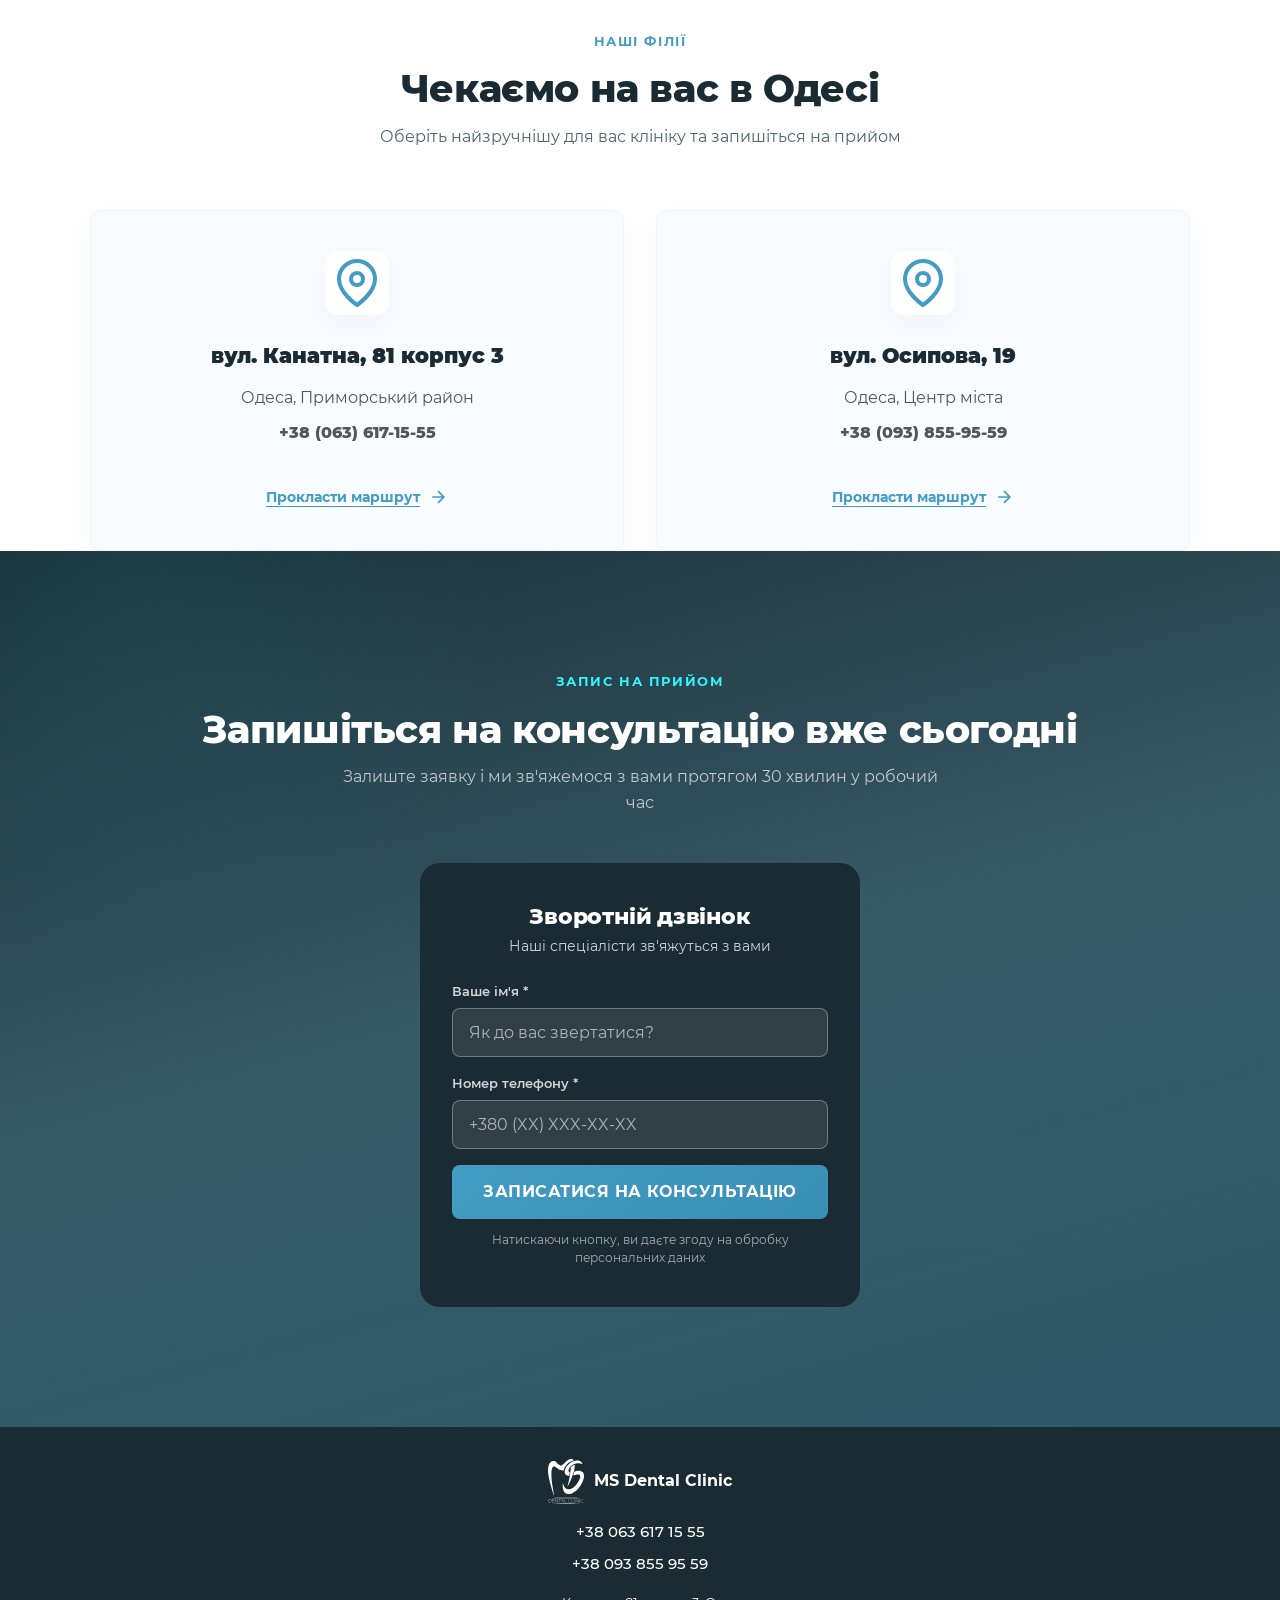
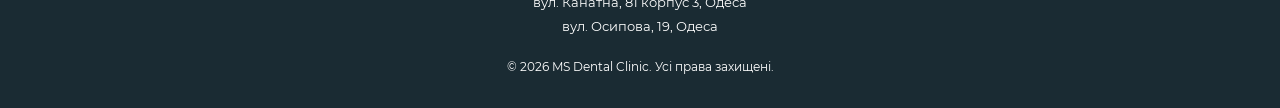
==== commit 1a83b72f: "Remove discount framing and leave only requested items in native HTML quiz block" ====
--- a/implant.html
+++ b/implant.html
@@ -323,8 +323,8 @@
                             <path d="M12 2C6.48 2 2 6.48 2 12s4.48 10 10 10 10-4.48 10-10S17.52 2 12 2zm1 17h-2v-2h2v2zm2.07-7.75l-.9.92C13.45 12.9 13 13.5 13 15h-2v-.5c0-1.1.45-2.1 1.17-2.83l1.24-1.26c.37-.36.59-.86.59-1.41 0-1.1-.9-2-2-2s-2 .9-2 2H8c0-2.21 1.79-4 4-4s4 1.79 4 4c0 .88-.36 1.68-.93 2.25z"/>
                         </svg>
                     </div>
-                    <h2 class="quiz-title">Пройдіть тест та виграйте безкоштовну консультацію!</h2>
-                    <p class="quiz-subtitle">Відповідьте на 5 питань та отримайте персональну пропозицію зі знижкою до 20%</p>
+                    <h2 class="quiz-title">Пройдіть тест та отримайте безкоштовну консультацію</h2>
+                    <p class="quiz-subtitle">Відповідьте на 5 питань та запишіться на консультацію зі складанням плану лікування</p>
                 </div>
 
                 <div class="quiz-progress">
@@ -434,31 +434,15 @@
                     <div class="quiz-step quiz-results" data-step="results">
                         <div class="results-header">
                             <div class="results-icon">🎉</div>
-                            <h3>Вітаємо! Ви виграли безкоштовну консультацію!</h3>
+                            <h3>Дякуємо за ваші відповіді!</h3>
                         </div>
                         <div class="results-content">
-                            <p>На основі ваших відповідей ми підготували персональну пропозицію:</p>
-                            <div class="results-offer">
-                                <div class="offer-highlight">
-                                    <span class="highlight-badge">ВАША ЗНИЖКА</span>
-                                    <span class="highlight-percent">до 20%</span>
-                                </div>
+                            <p>Ми підготували для вас:</p>
+                            <div class="results-offer" style="margin-bottom: 24px;">
                                 <ul class="results-list">
-                                    <li>✓ Безкоштовна 3D-діагностика</li>
                                     <li>✓ Консультація імплантолога</li>
                                     <li>✓ Індивідуальний план лікування</li>
-                                    <li>✓ Фіксована ціна на послуги</li>
                                 </ul>
-                            </div>
-                            <div class="results-timer">
-                                <p class="timer-urgency">⏰ Пропозиція дійсна протягом 48 годин!</p>
-                                <div class="countdown-special">
-                                    <span class="special-timer-item"><span class="special-timer-value" id="quiz-offer-hours">48</span><small>год</small></span>
-                                    <span class="special-timer-separator">:</span>
-                                    <span class="special-timer-item"><span class="special-timer-value" id="quiz-offer-minutes">00</span><small>хв</small></span>
-                                    <span class="special-timer-separator">:</span>
-                                    <span class="special-timer-item"><span class="special-timer-value" id="quiz-offer-seconds">00</span><small>сек</small></span>
-                                </div>
                             </div>
                             <form class="quiz-lead-form" id="quiz-lead-form" novalidate>
                                 <div class="form-group">
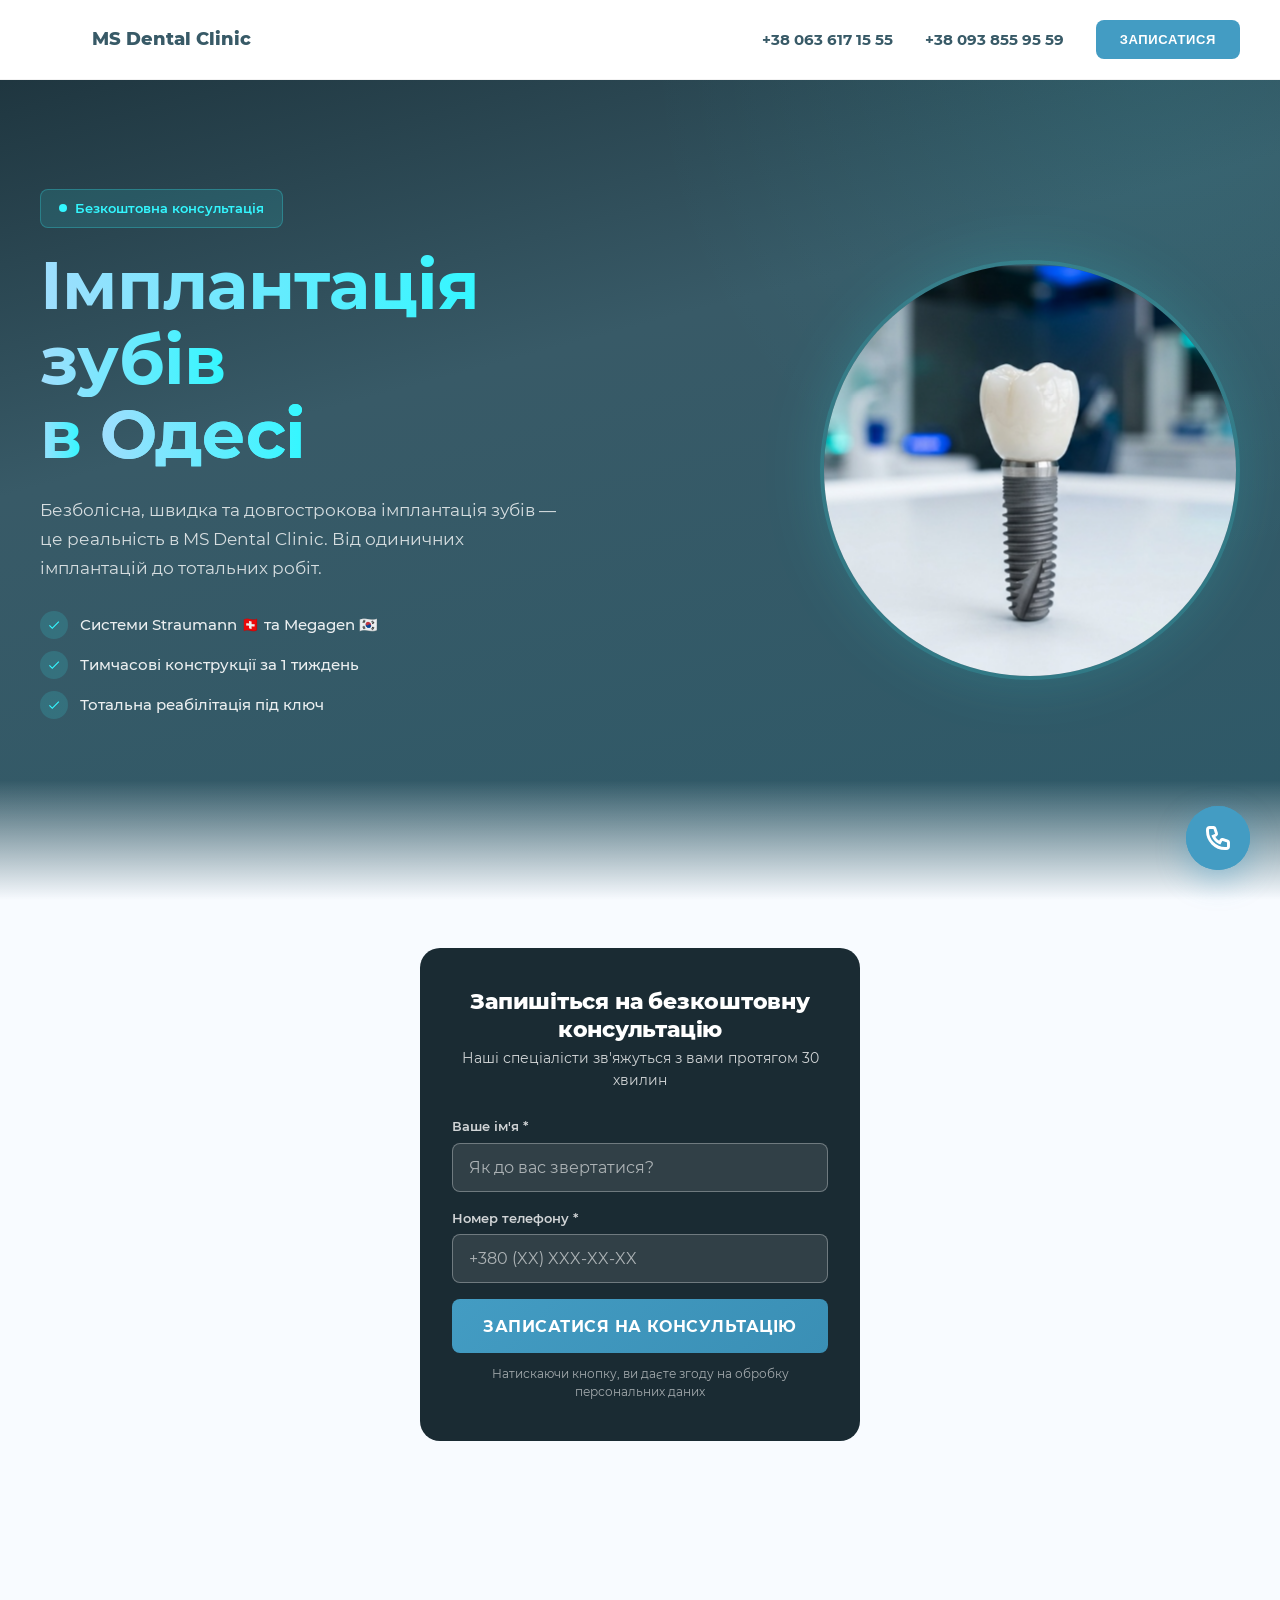
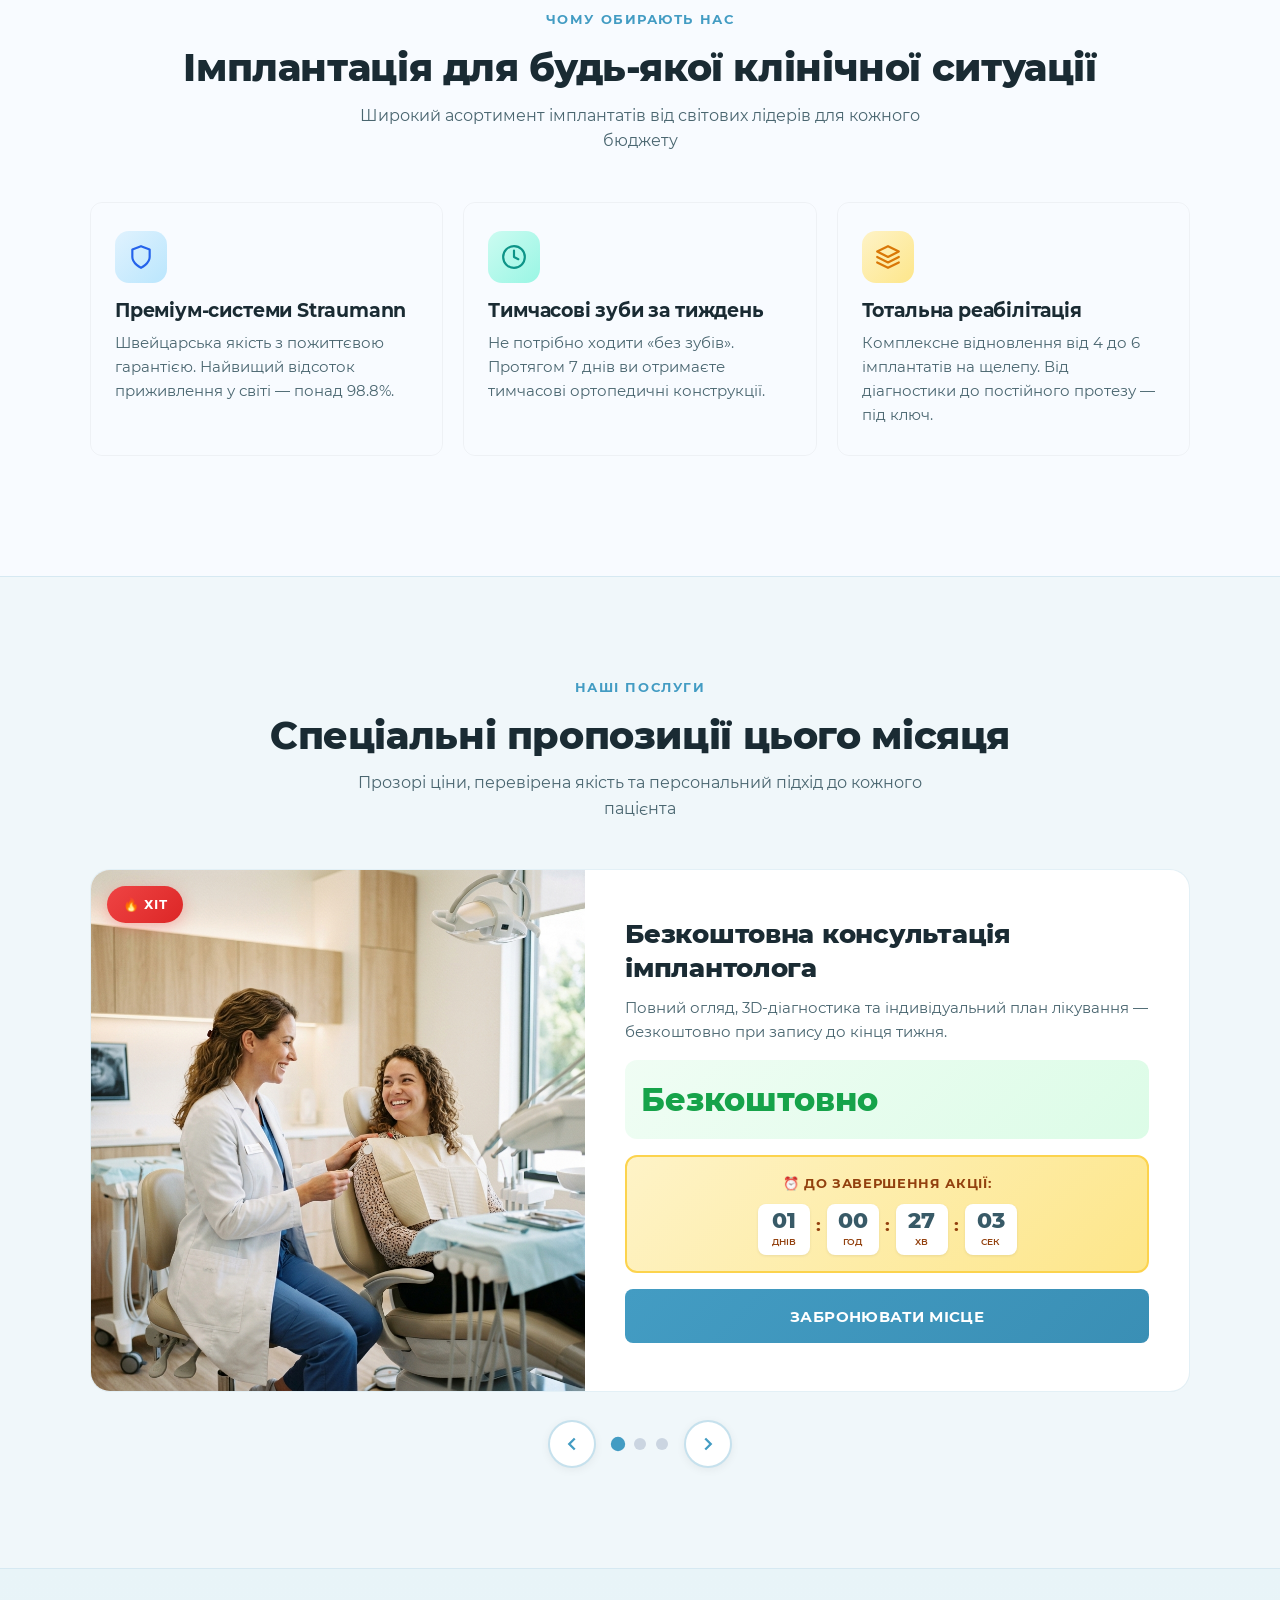
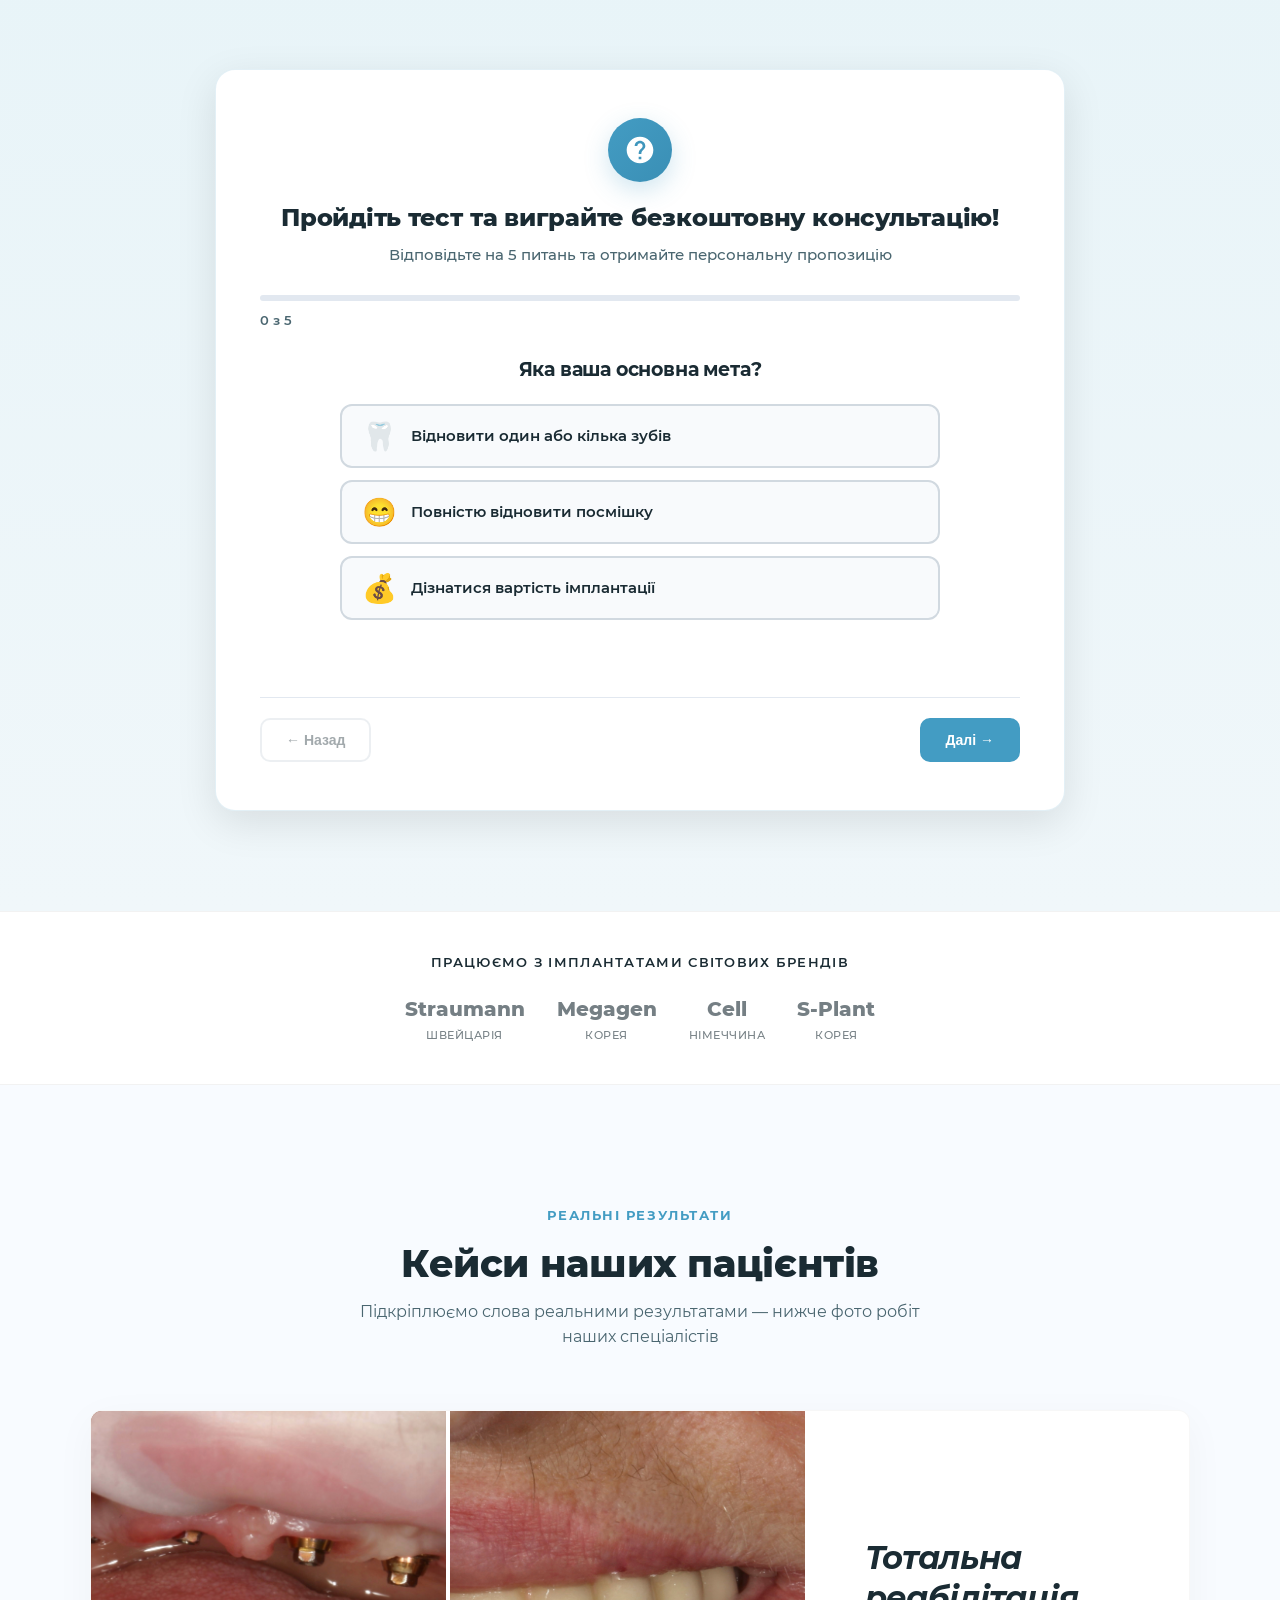
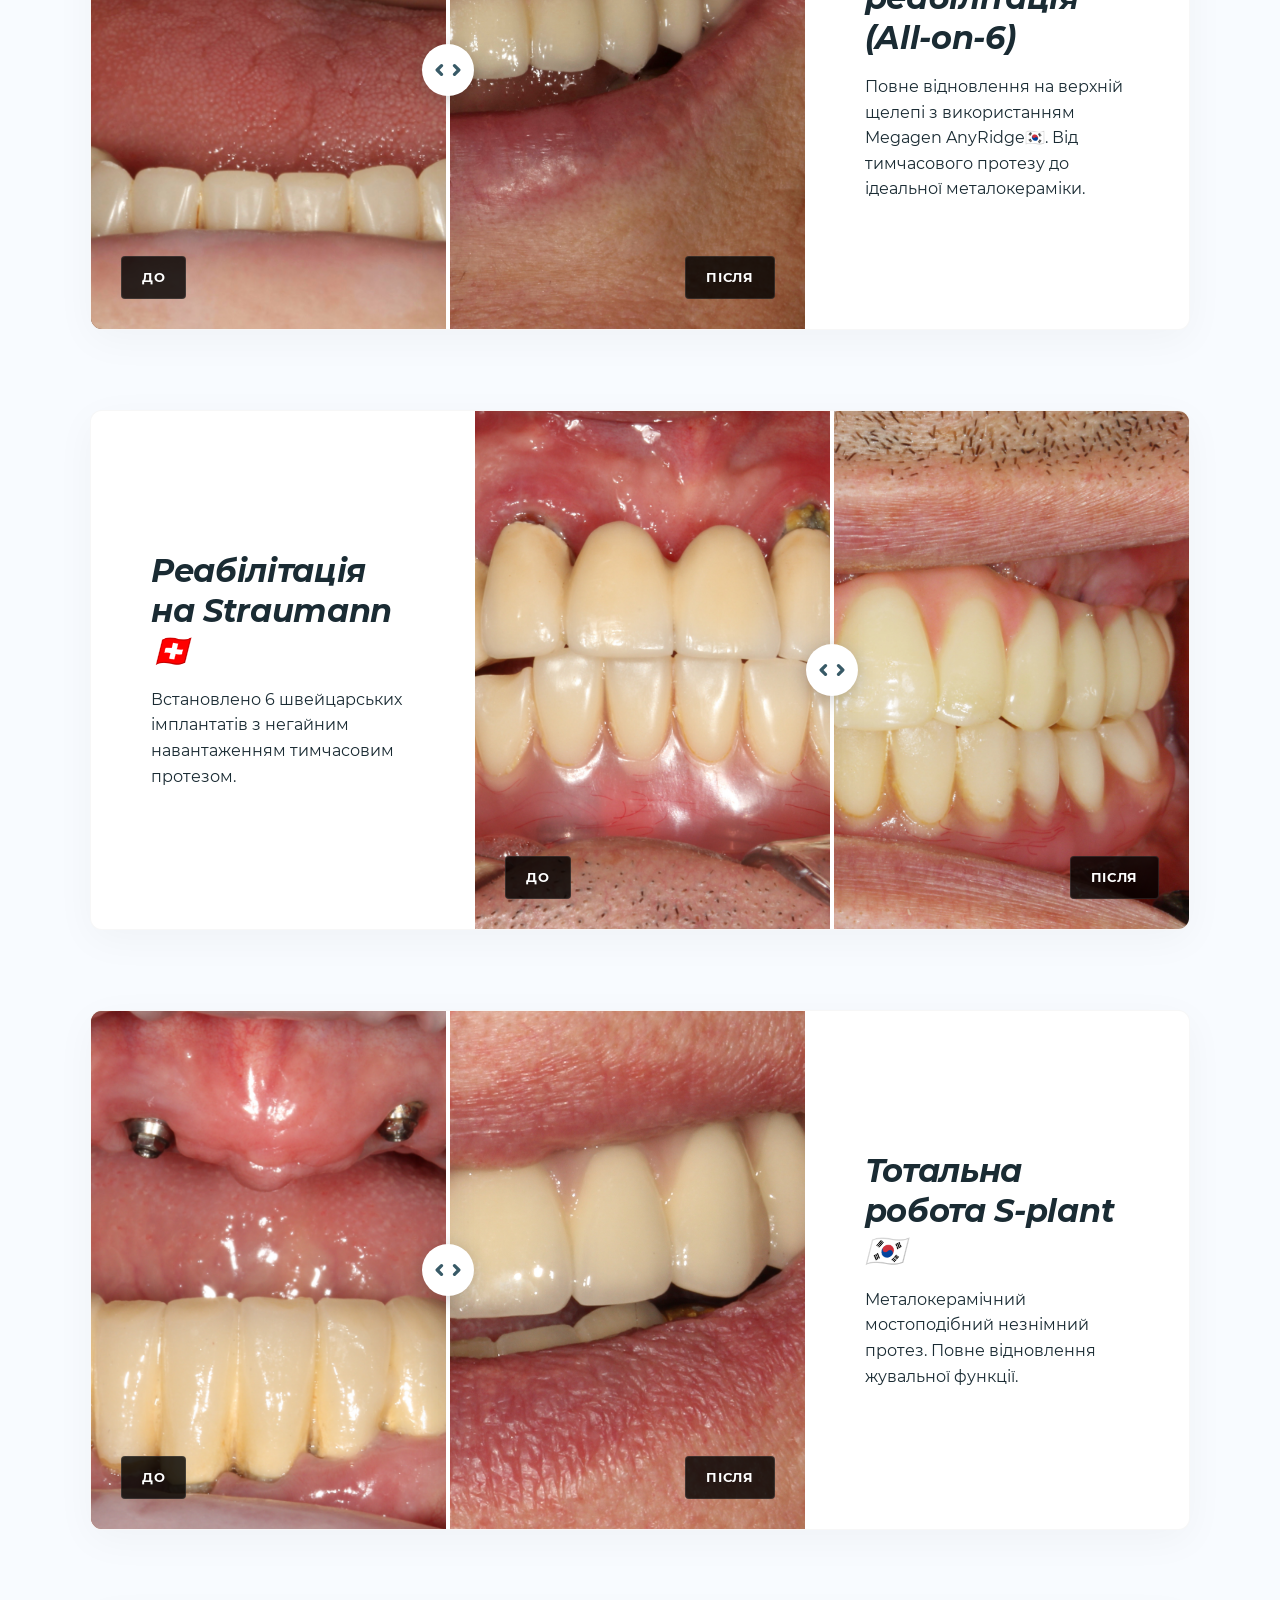
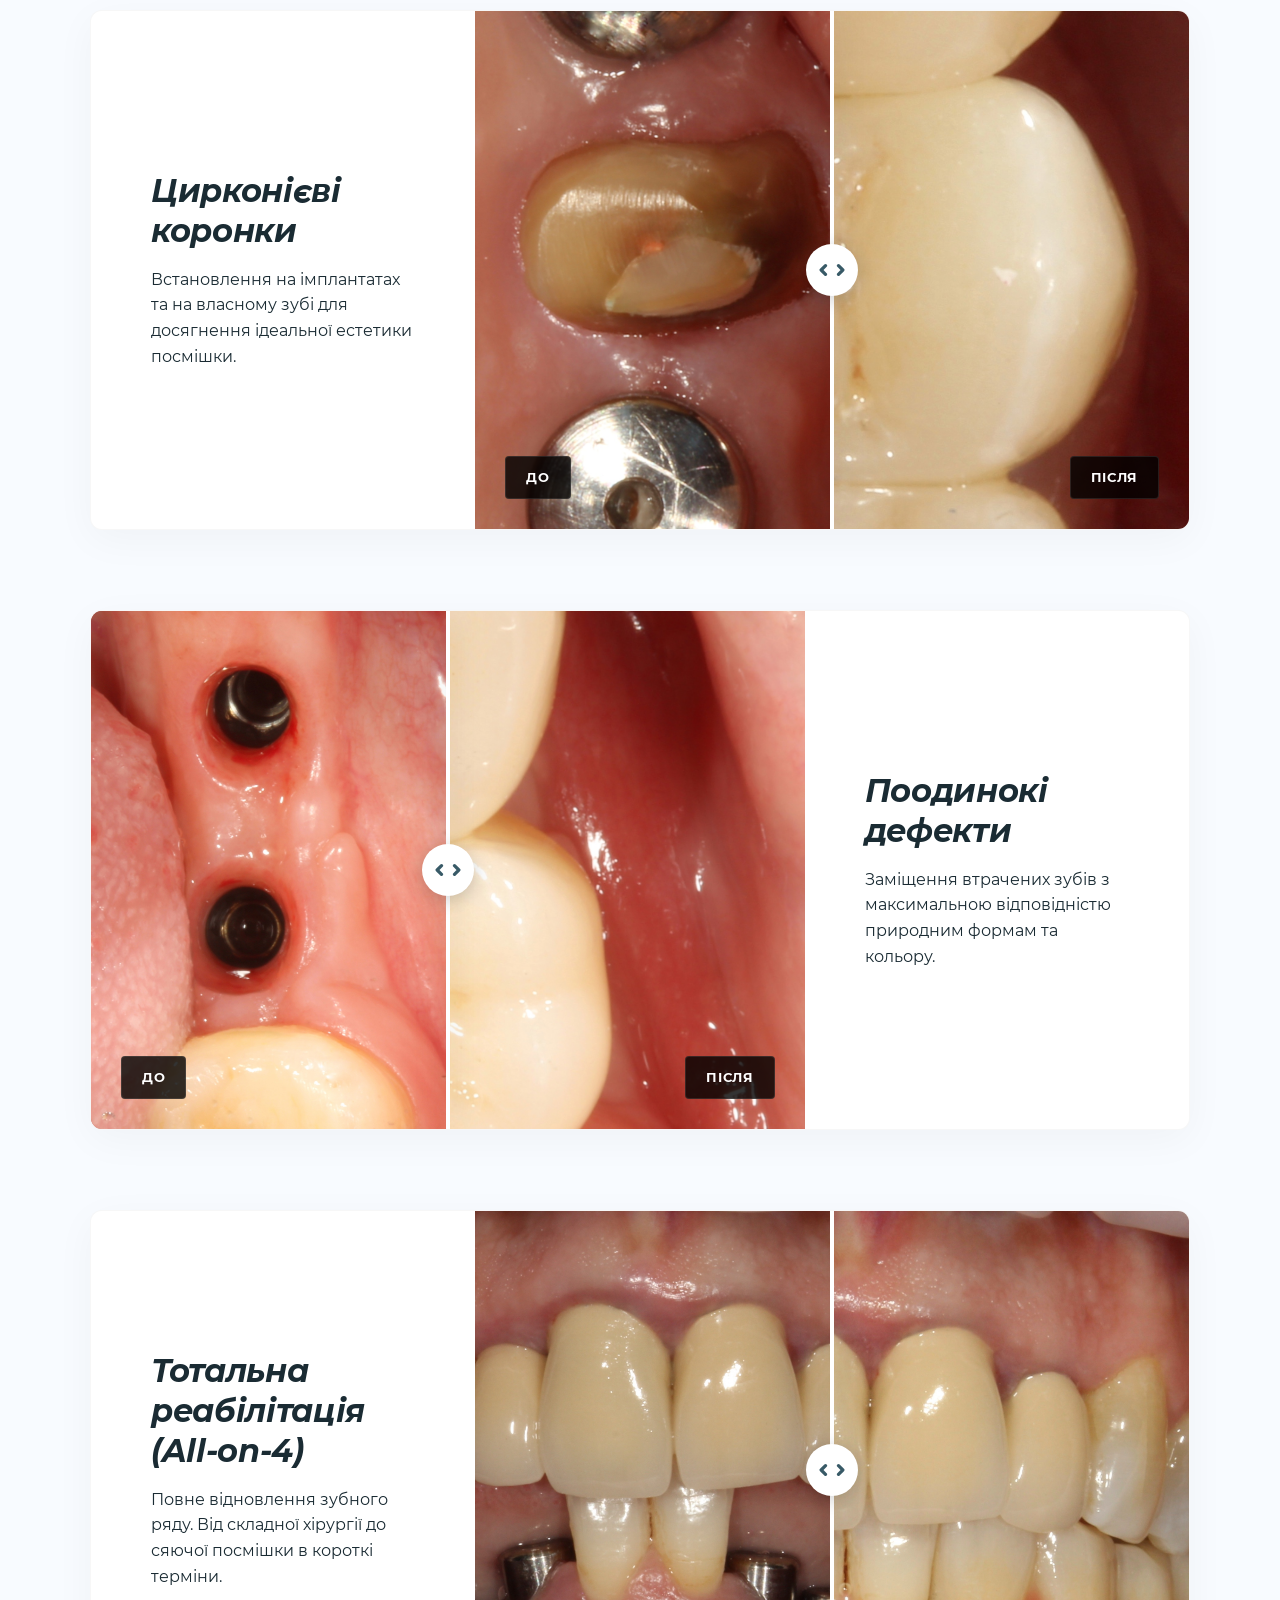
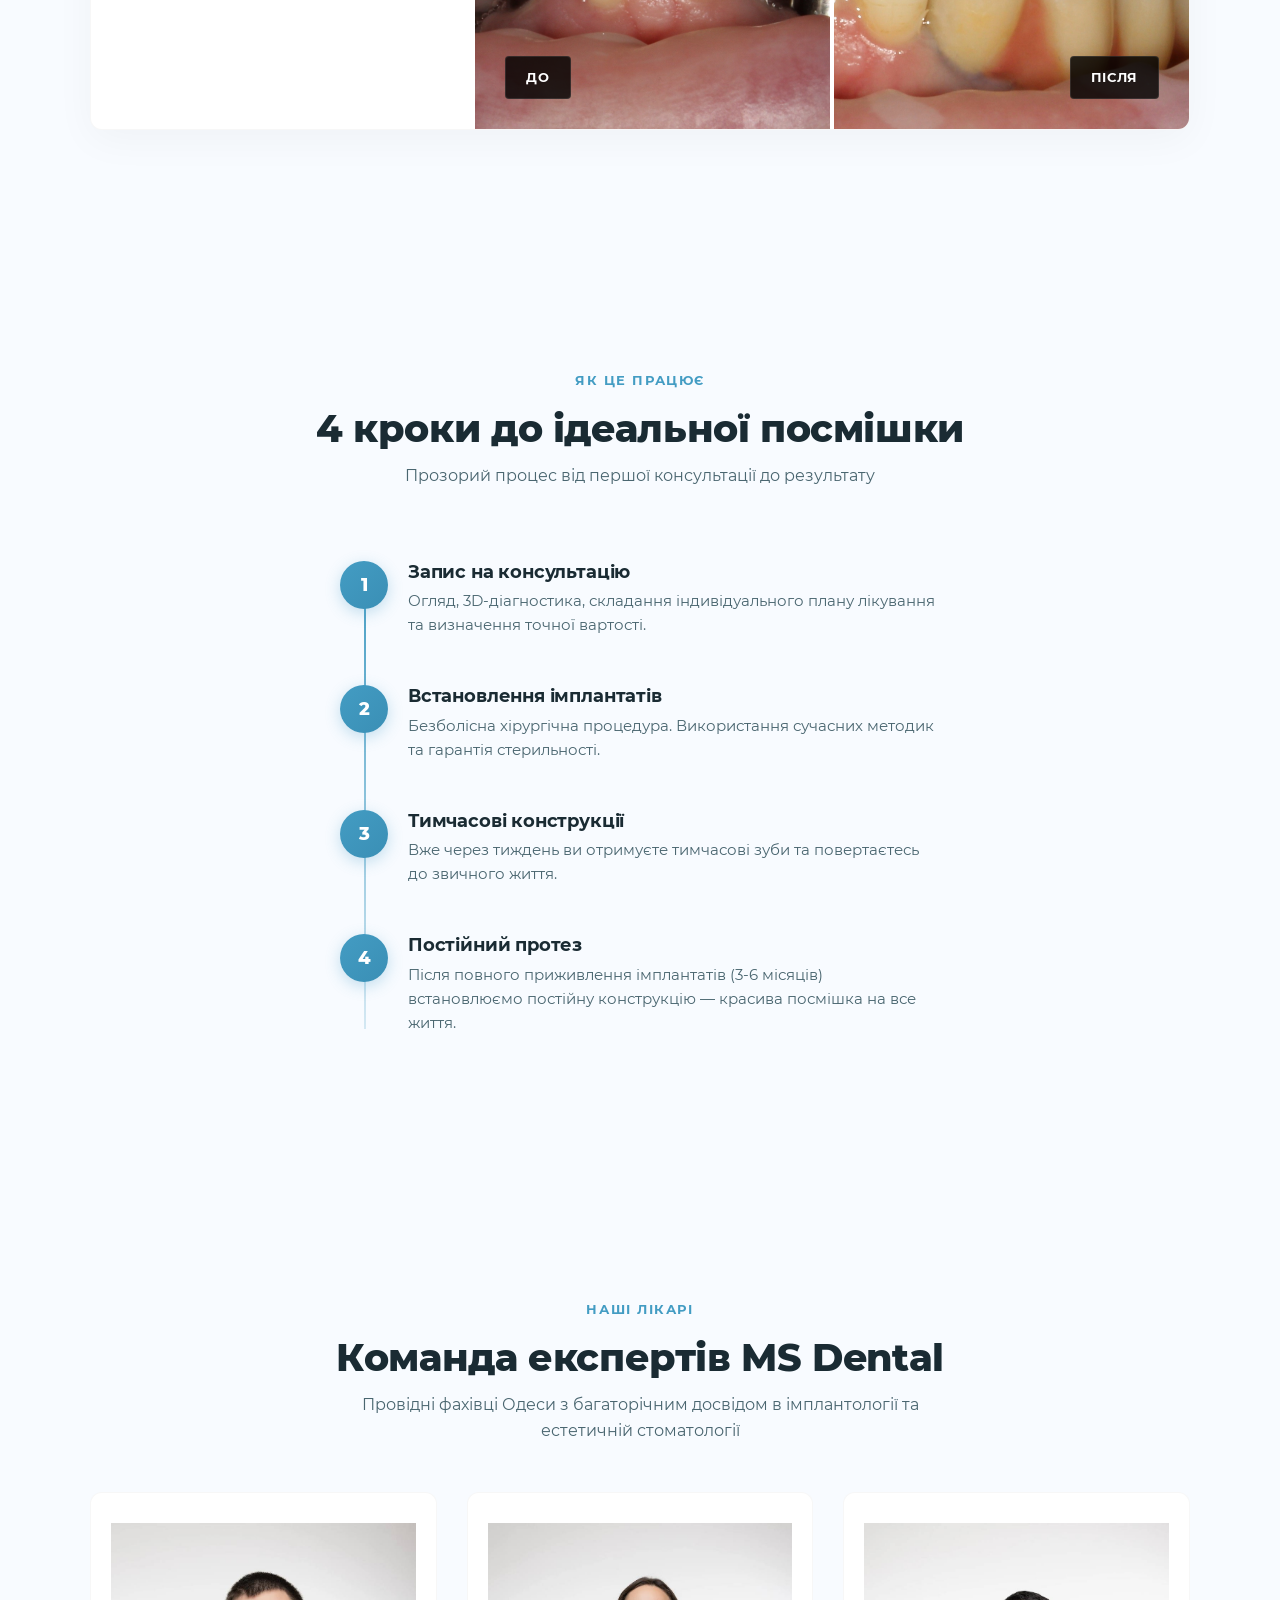
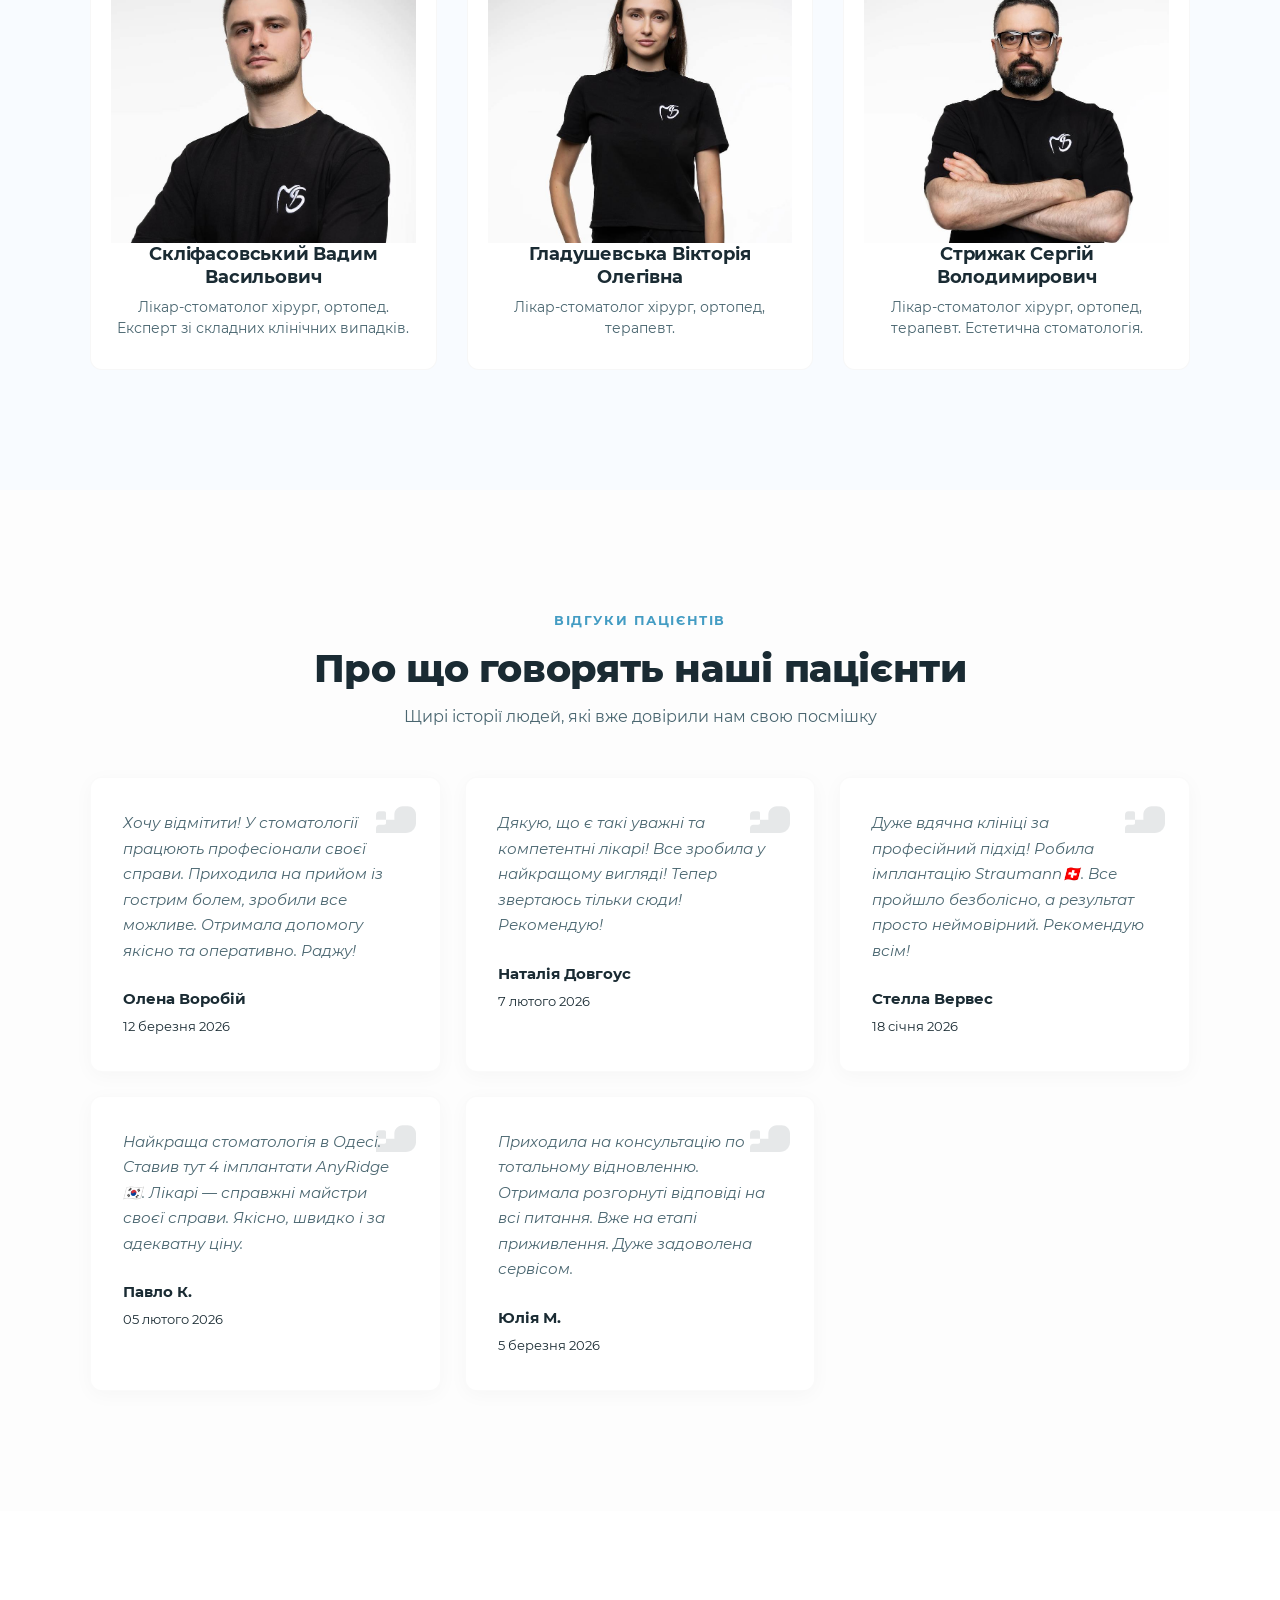
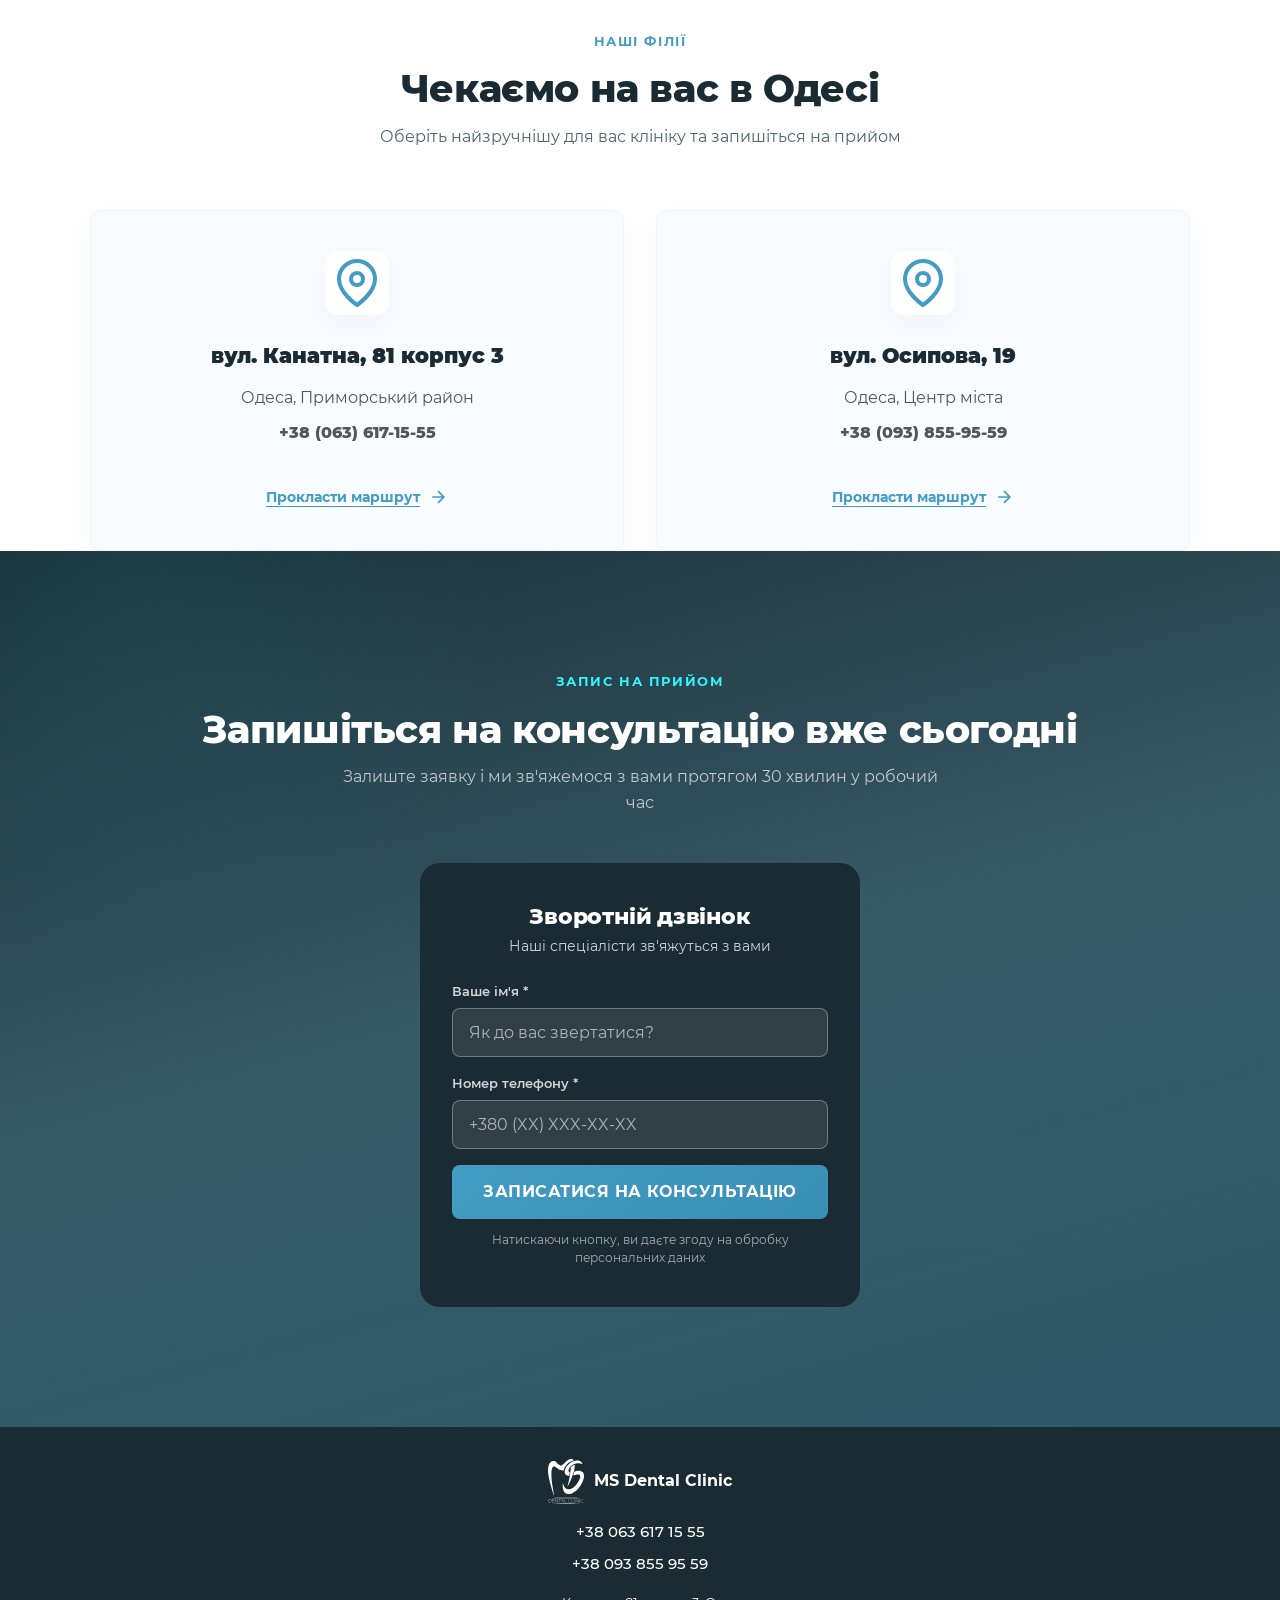
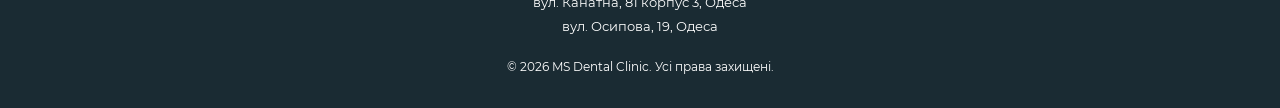
==== commit 3307f99b: "Revert over-removal of native quiz layout, keeping only the prize list changes" ====
--- a/implant.html
+++ b/implant.html
@@ -323,8 +323,8 @@
                             <path d="M12 2C6.48 2 2 6.48 2 12s4.48 10 10 10 10-4.48 10-10S17.52 2 12 2zm1 17h-2v-2h2v2zm2.07-7.75l-.9.92C13.45 12.9 13 13.5 13 15h-2v-.5c0-1.1.45-2.1 1.17-2.83l1.24-1.26c.37-.36.59-.86.59-1.41 0-1.1-.9-2-2-2s-2 .9-2 2H8c0-2.21 1.79-4 4-4s4 1.79 4 4c0 .88-.36 1.68-.93 2.25z"/>
                         </svg>
                     </div>
-                    <h2 class="quiz-title">Пройдіть тест та отримайте безкоштовну консультацію</h2>
-                    <p class="quiz-subtitle">Відповідьте на 5 питань та запишіться на консультацію зі складанням плану лікування</p>
+                    <h2 class="quiz-title">Пройдіть тест та виграйте безкоштовну консультацію!</h2>
+                    <p class="quiz-subtitle">Відповідьте на 5 питань та отримайте персональну пропозицію</p>
                 </div>
 
                 <div class="quiz-progress">
@@ -434,15 +434,25 @@
                     <div class="quiz-step quiz-results" data-step="results">
                         <div class="results-header">
                             <div class="results-icon">🎉</div>
-                            <h3>Дякуємо за ваші відповіді!</h3>
+                            <h3>Вітаємо! Ви виграли безкоштовну консультацію!</h3>
                         </div>
                         <div class="results-content">
-                            <p>Ми підготували для вас:</p>
-                            <div class="results-offer" style="margin-bottom: 24px;">
+                            <p>На основі ваших відповідей ми підготували персональну пропозицію:</p>
+                            <div class="results-offer">
                                 <ul class="results-list">
                                     <li>✓ Консультація імплантолога</li>
                                     <li>✓ Індивідуальний план лікування</li>
                                 </ul>
+                            </div>
+                            <div class="results-timer">
+                                <p class="timer-urgency">⏰ Пропозиція дійсна протягом 48 годин!</p>
+                                <div class="countdown-special">
+                                    <span class="special-timer-item"><span class="special-timer-value" id="quiz-offer-hours">48</span><small>год</small></span>
+                                    <span class="special-timer-separator">:</span>
+                                    <span class="special-timer-item"><span class="special-timer-value" id="quiz-offer-minutes">00</span><small>хв</small></span>
+                                    <span class="special-timer-separator">:</span>
+                                    <span class="special-timer-item"><span class="special-timer-value" id="quiz-offer-seconds">00</span><small>сек</small></span>
+                                </div>
                             </div>
                             <form class="quiz-lead-form" id="quiz-lead-form" novalidate>
                                 <div class="form-group">
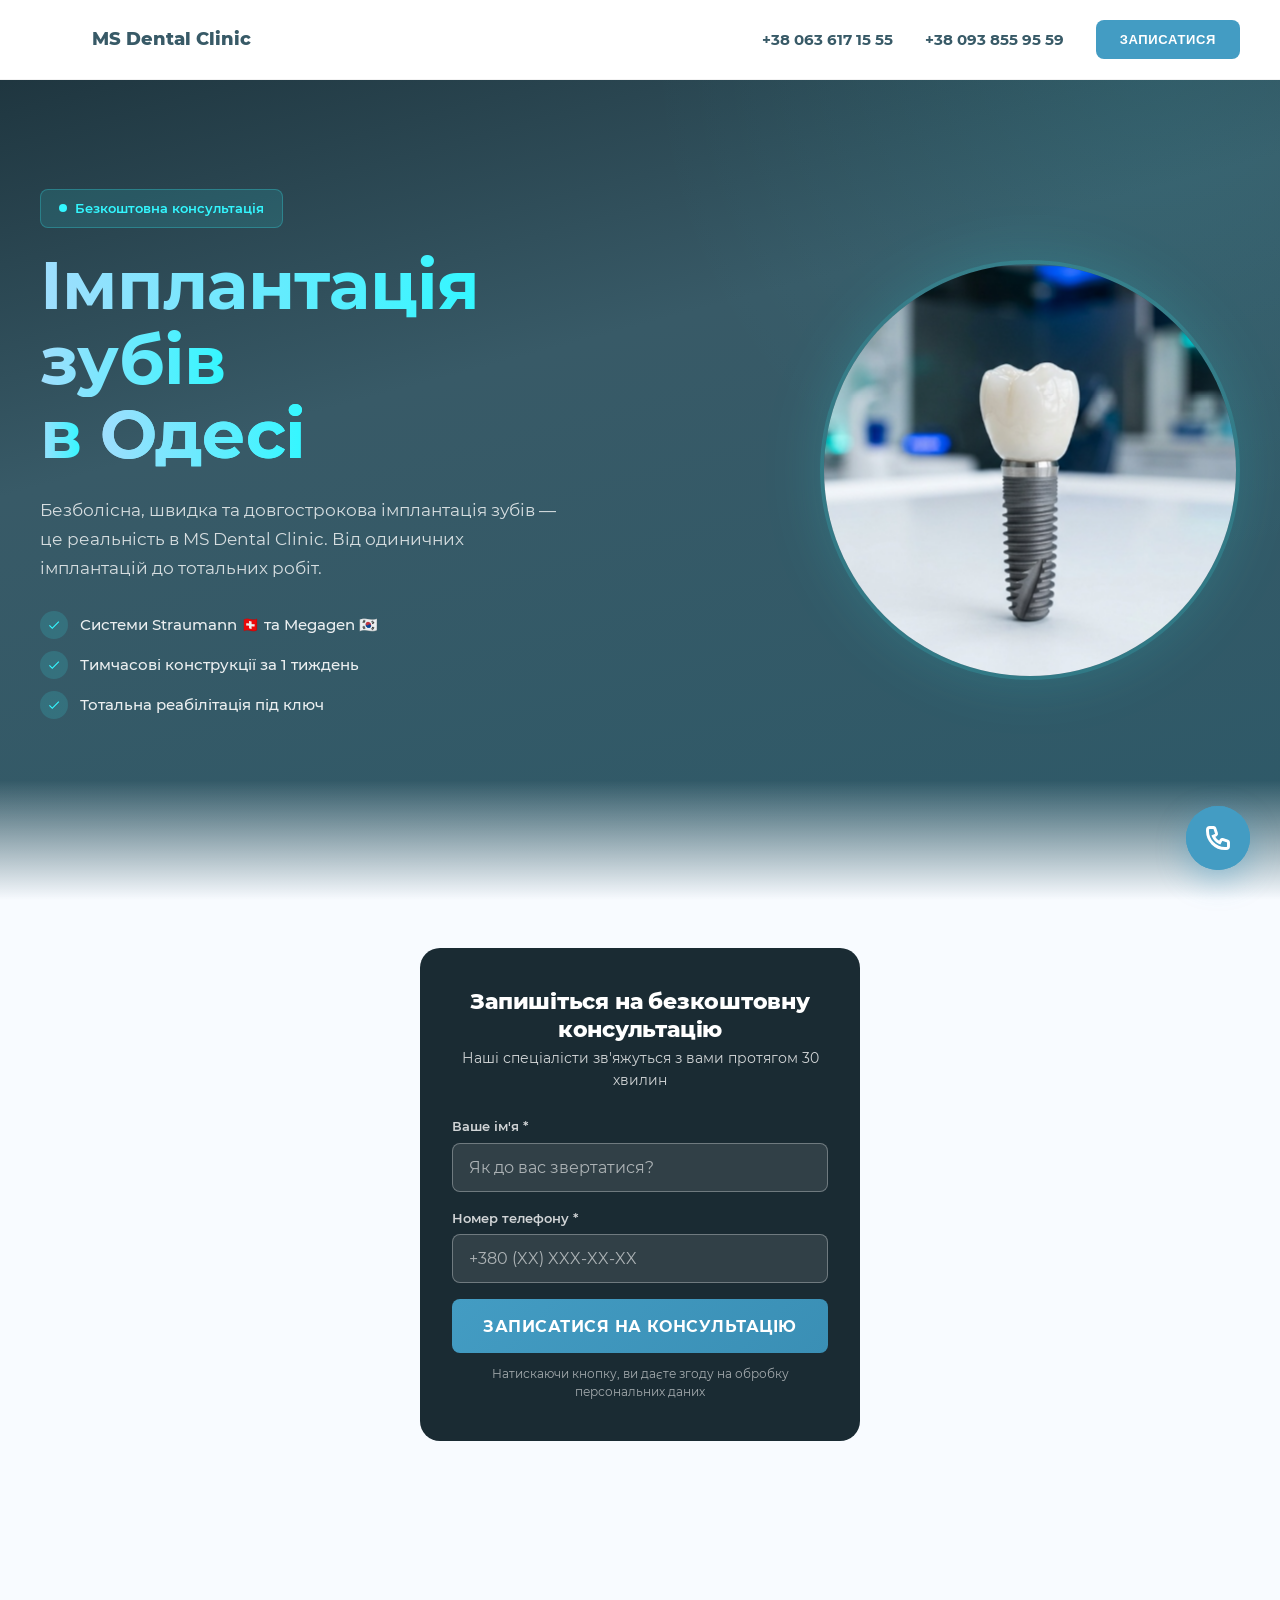
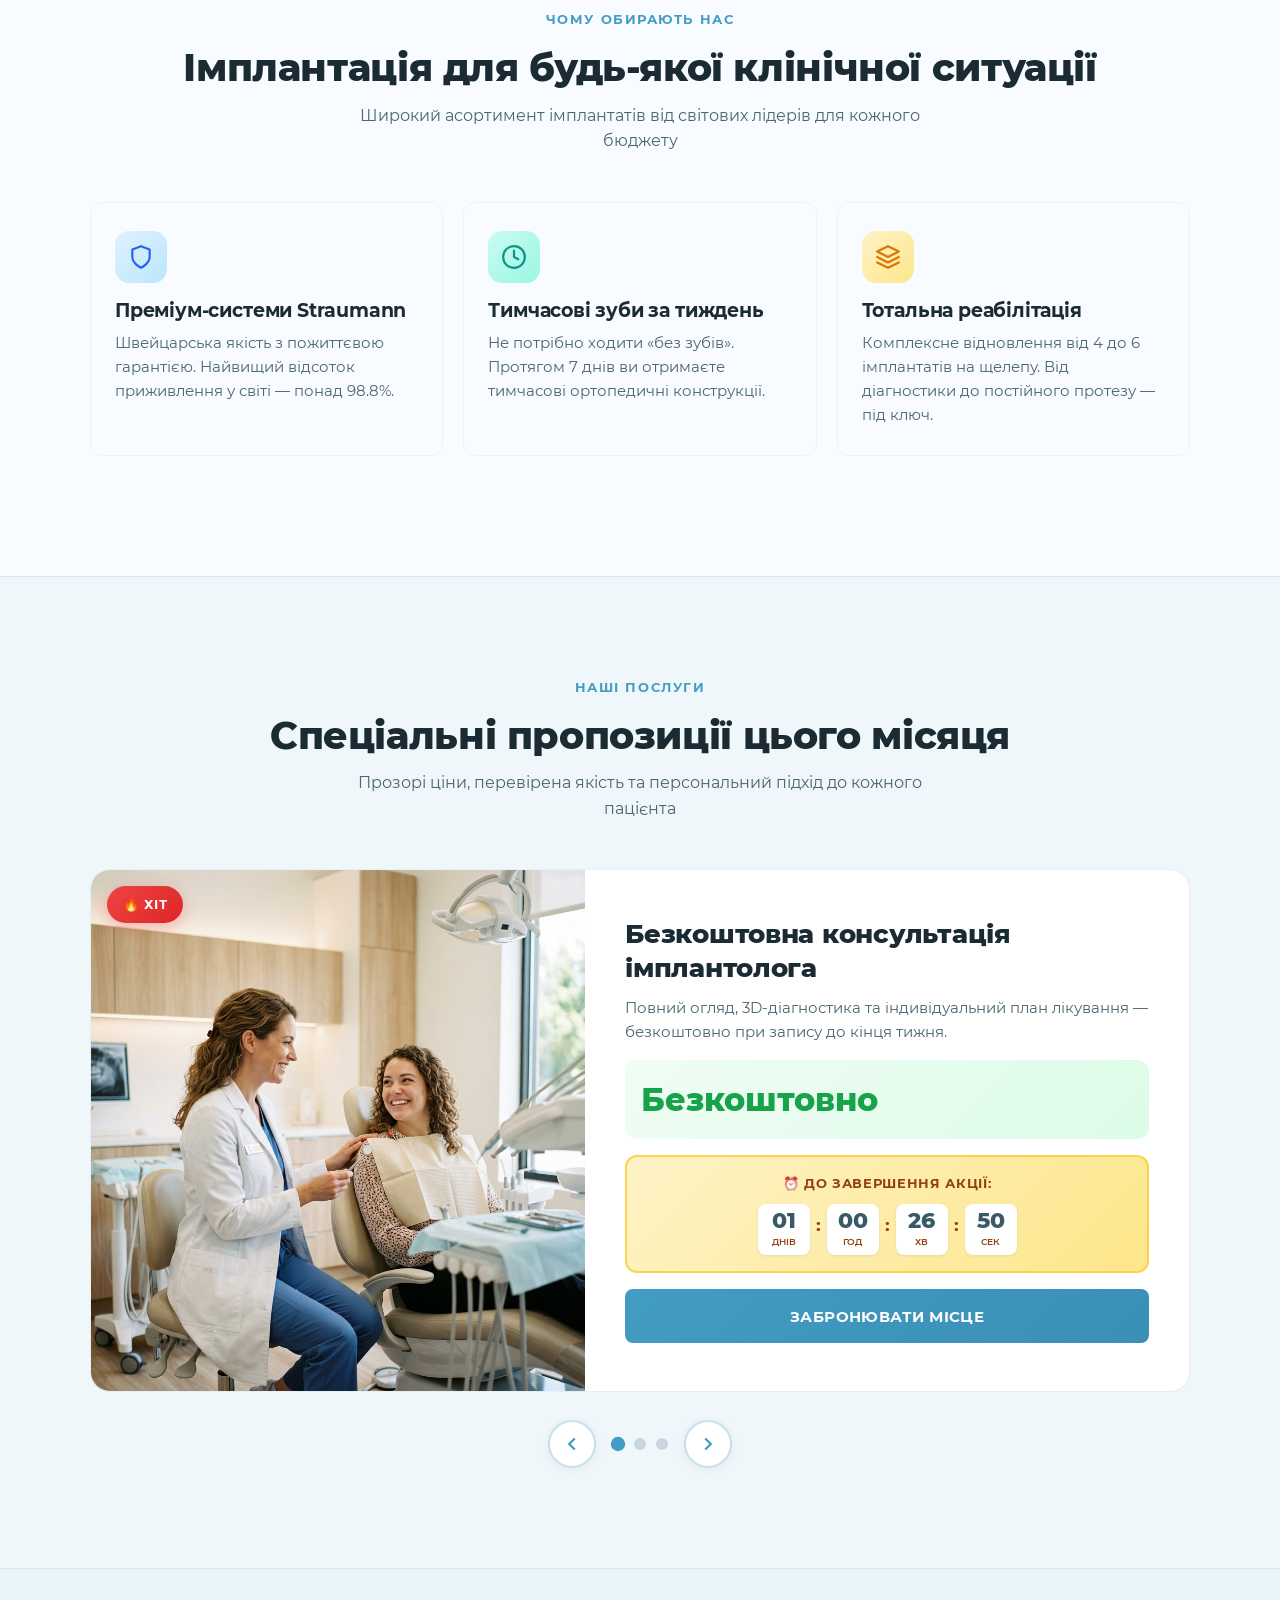
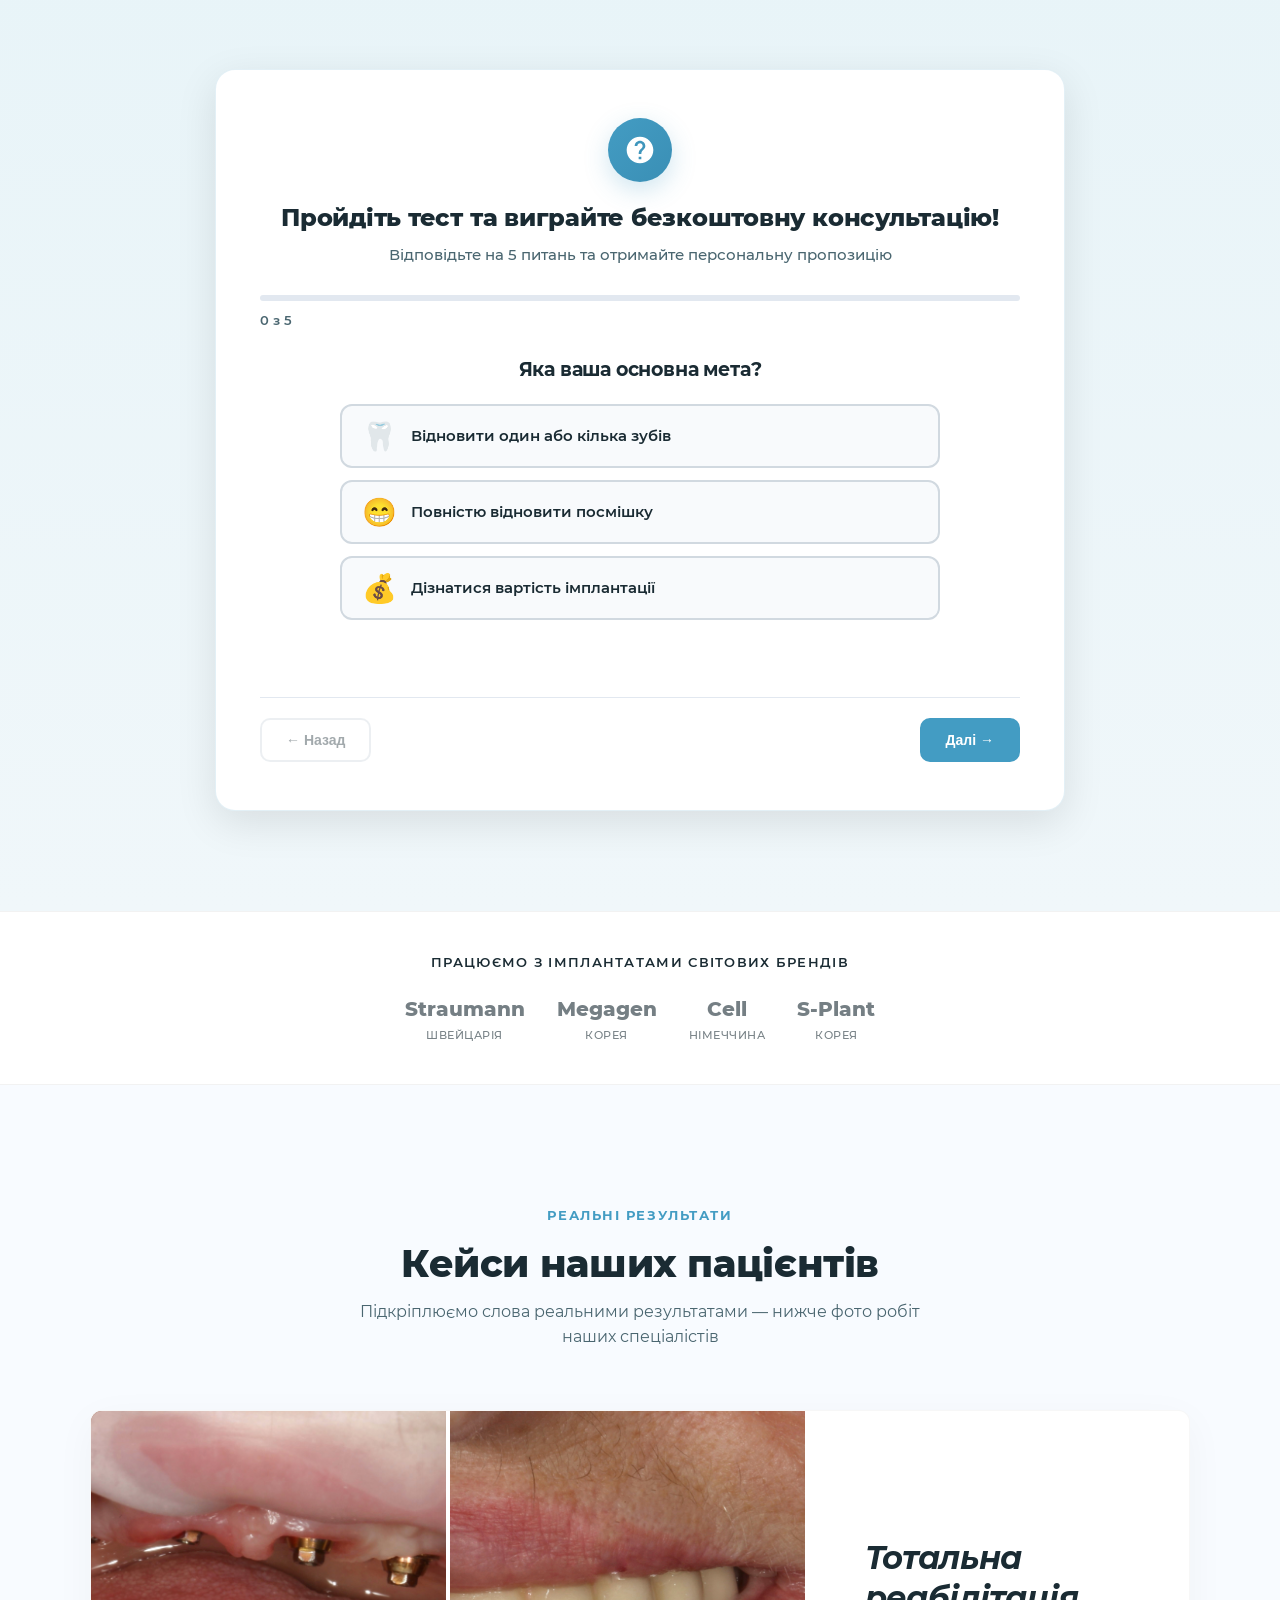
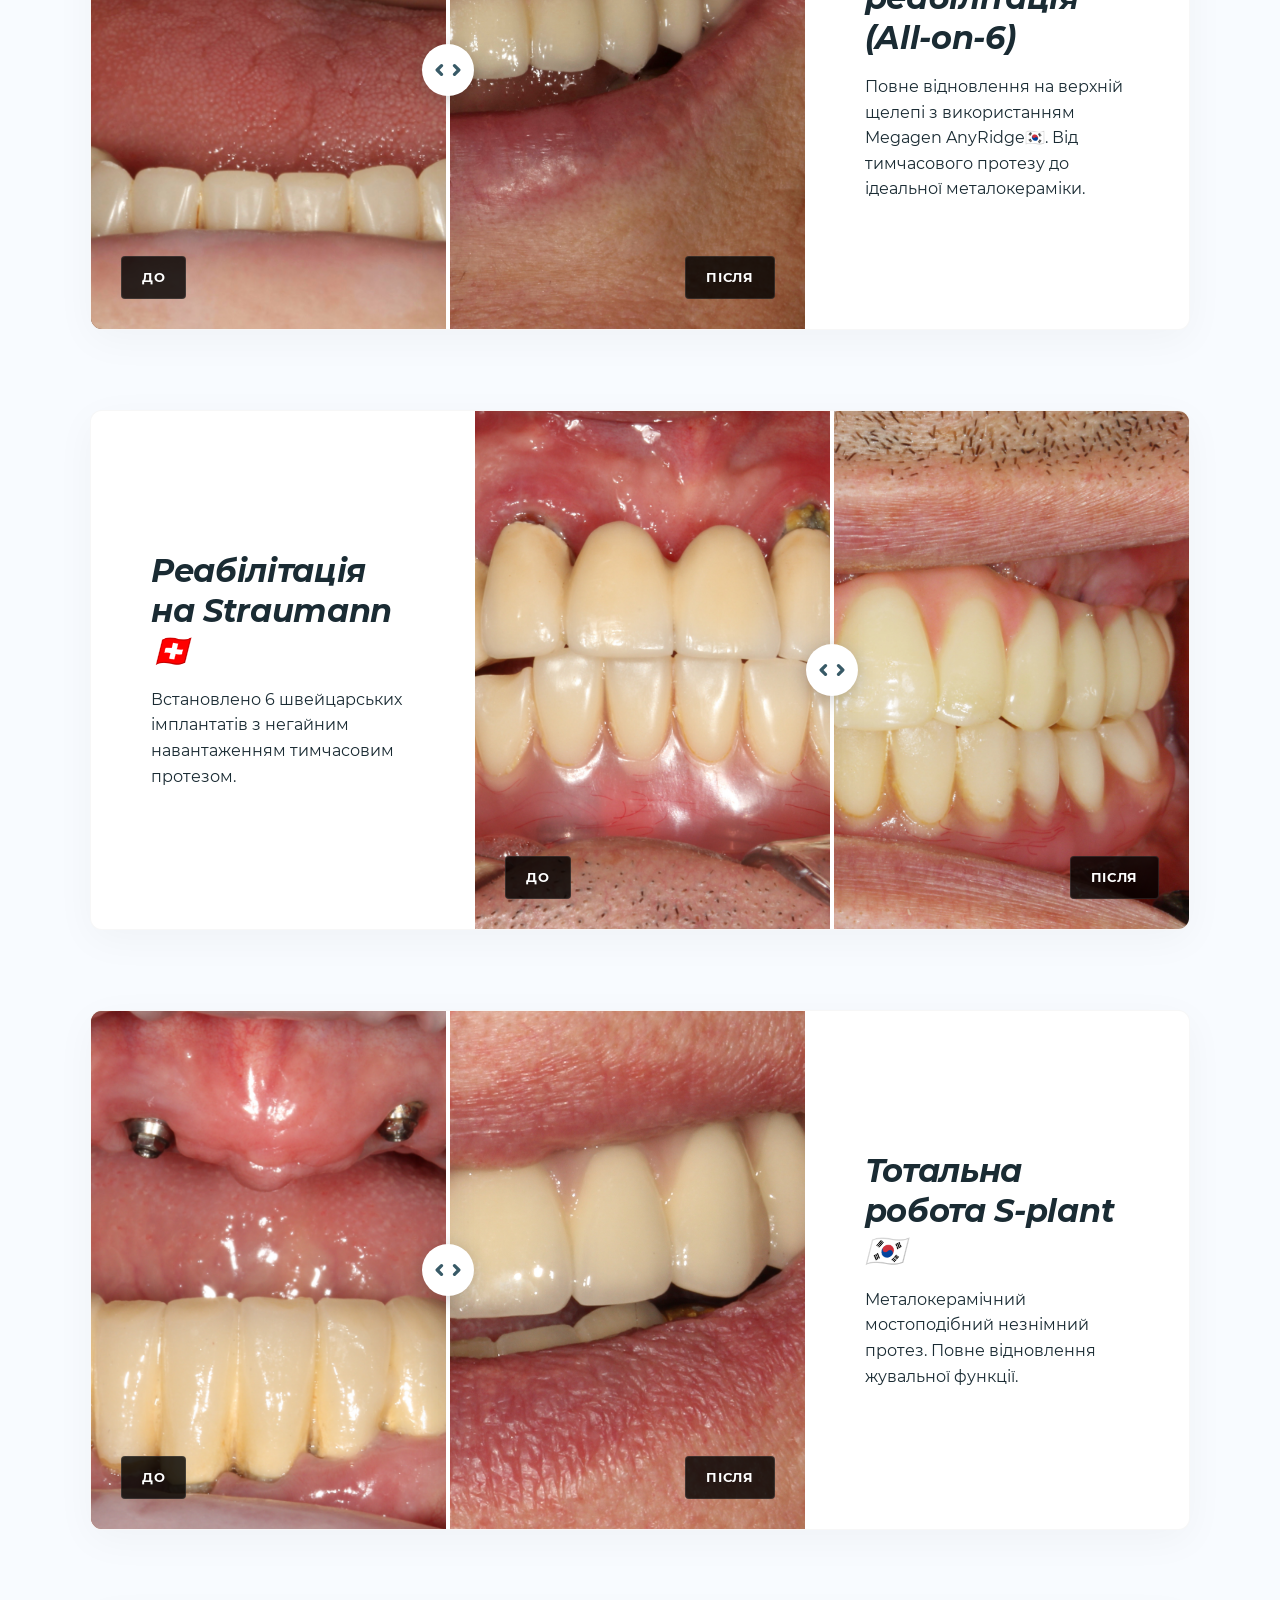
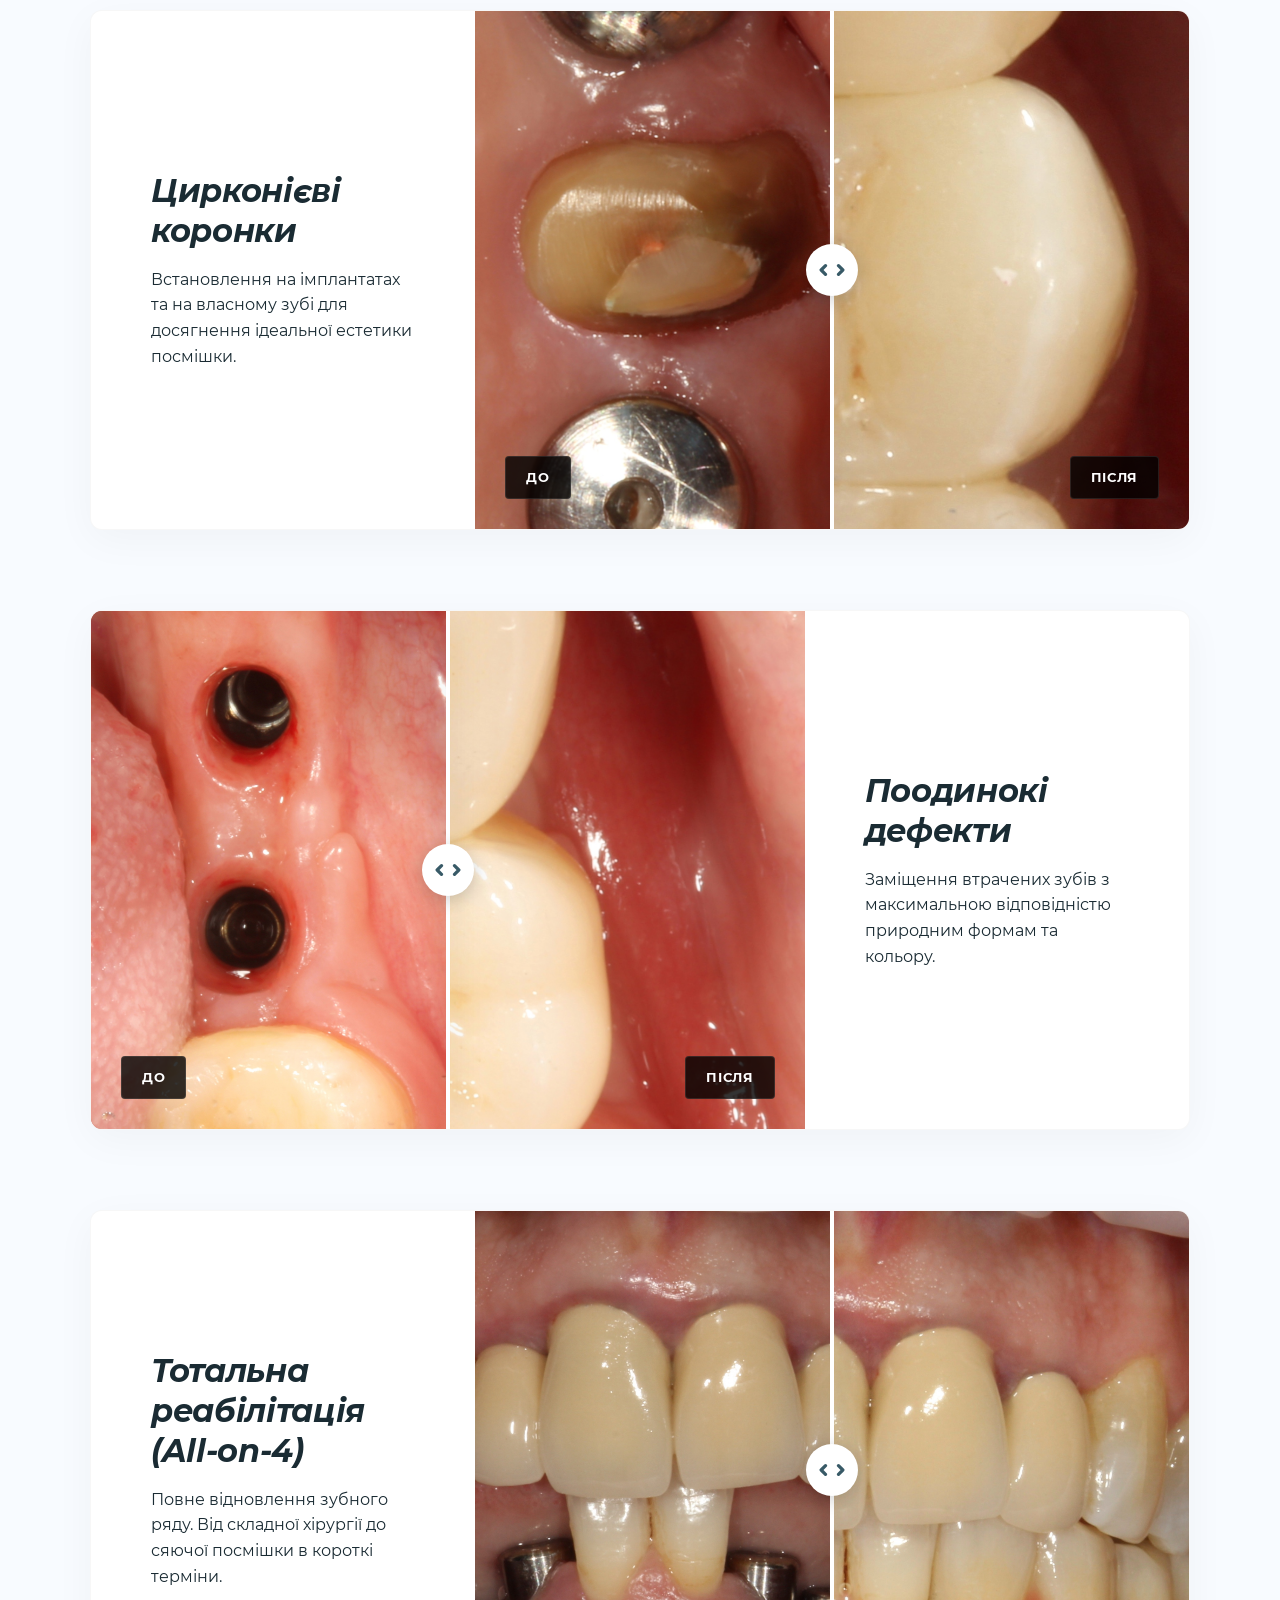
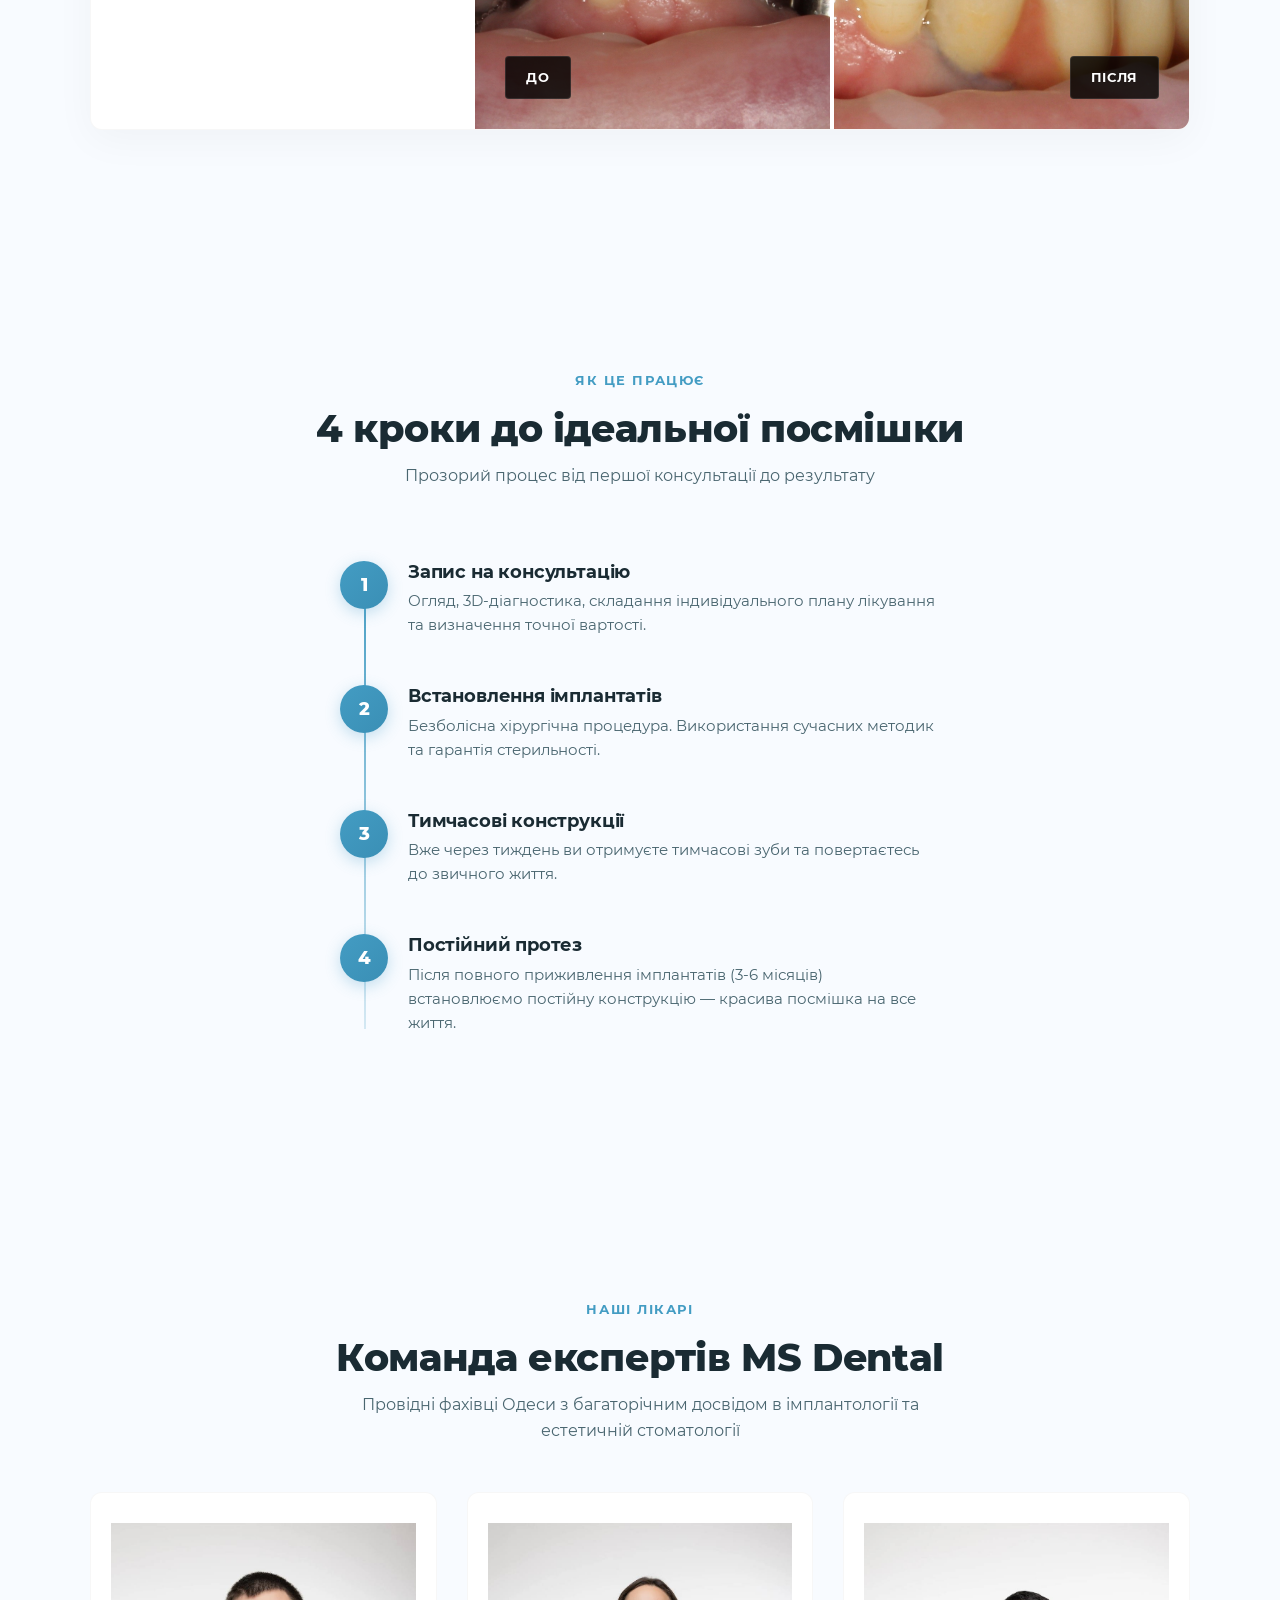
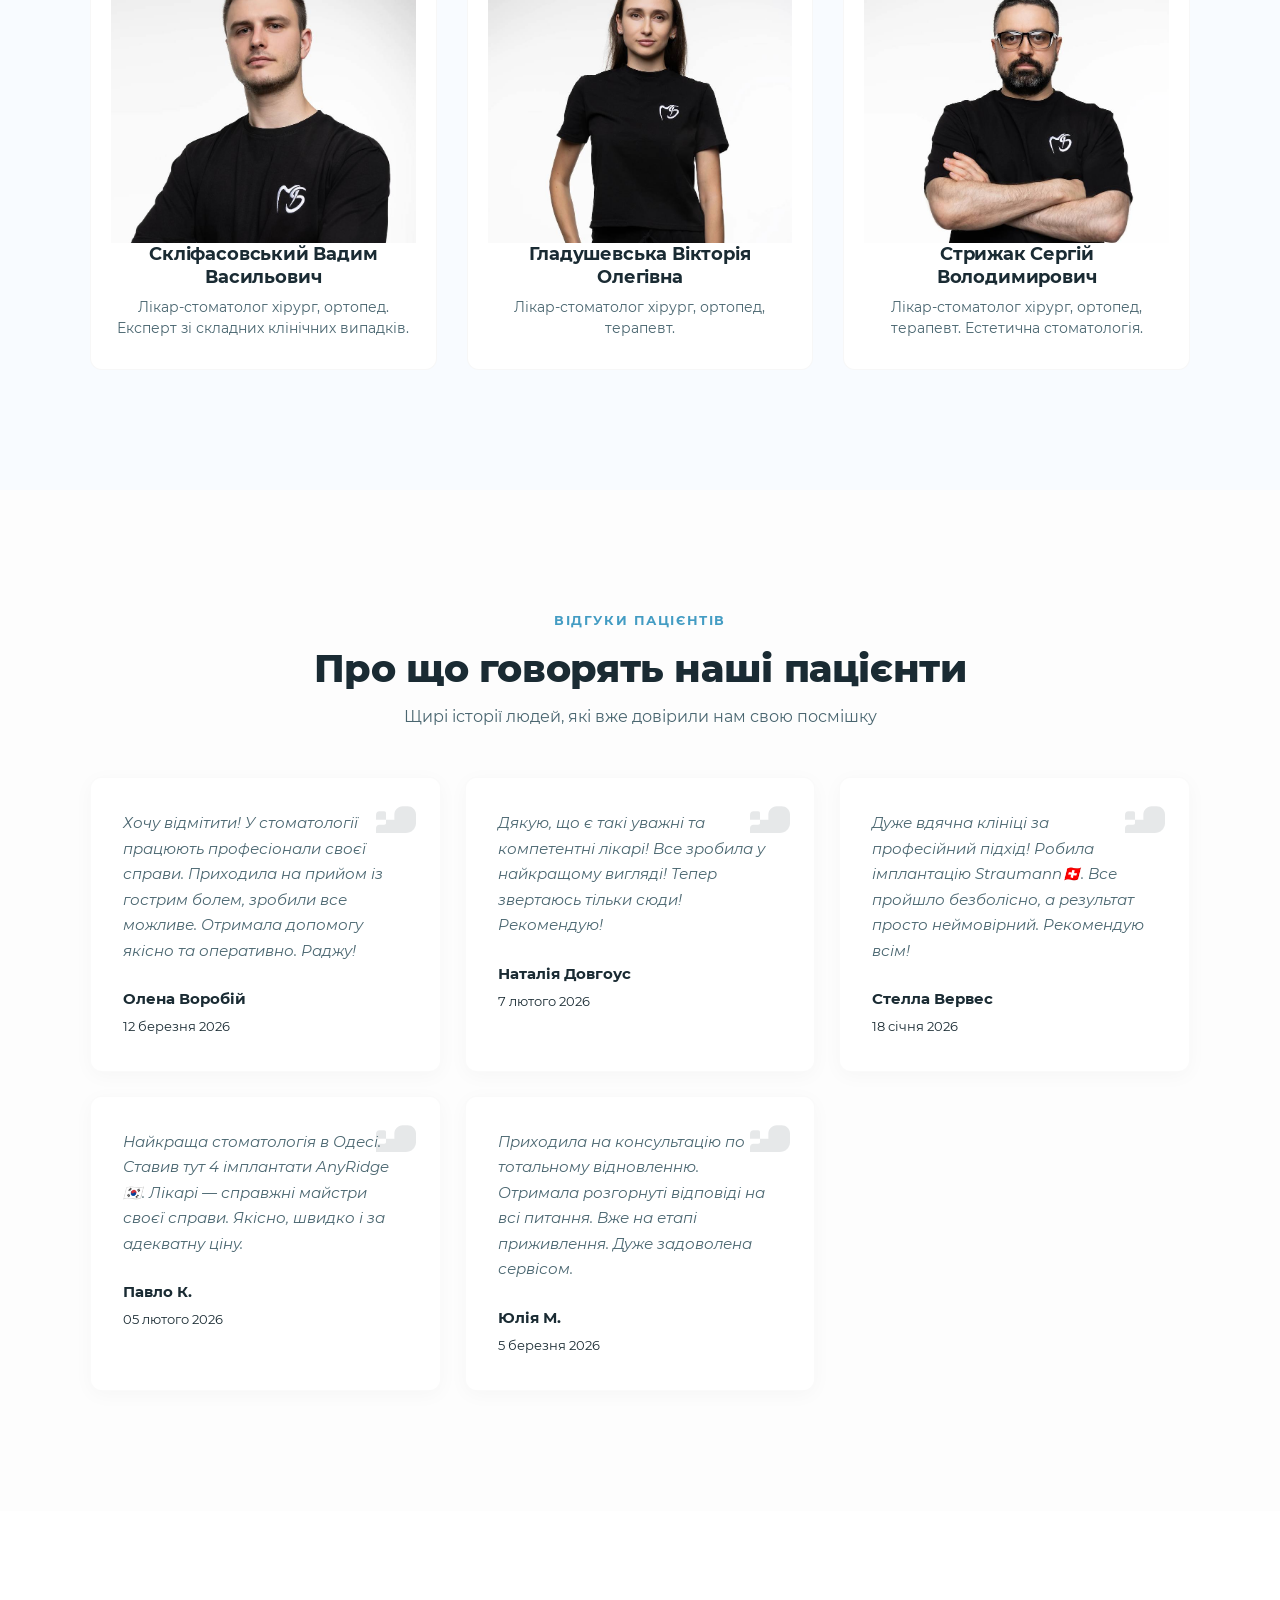
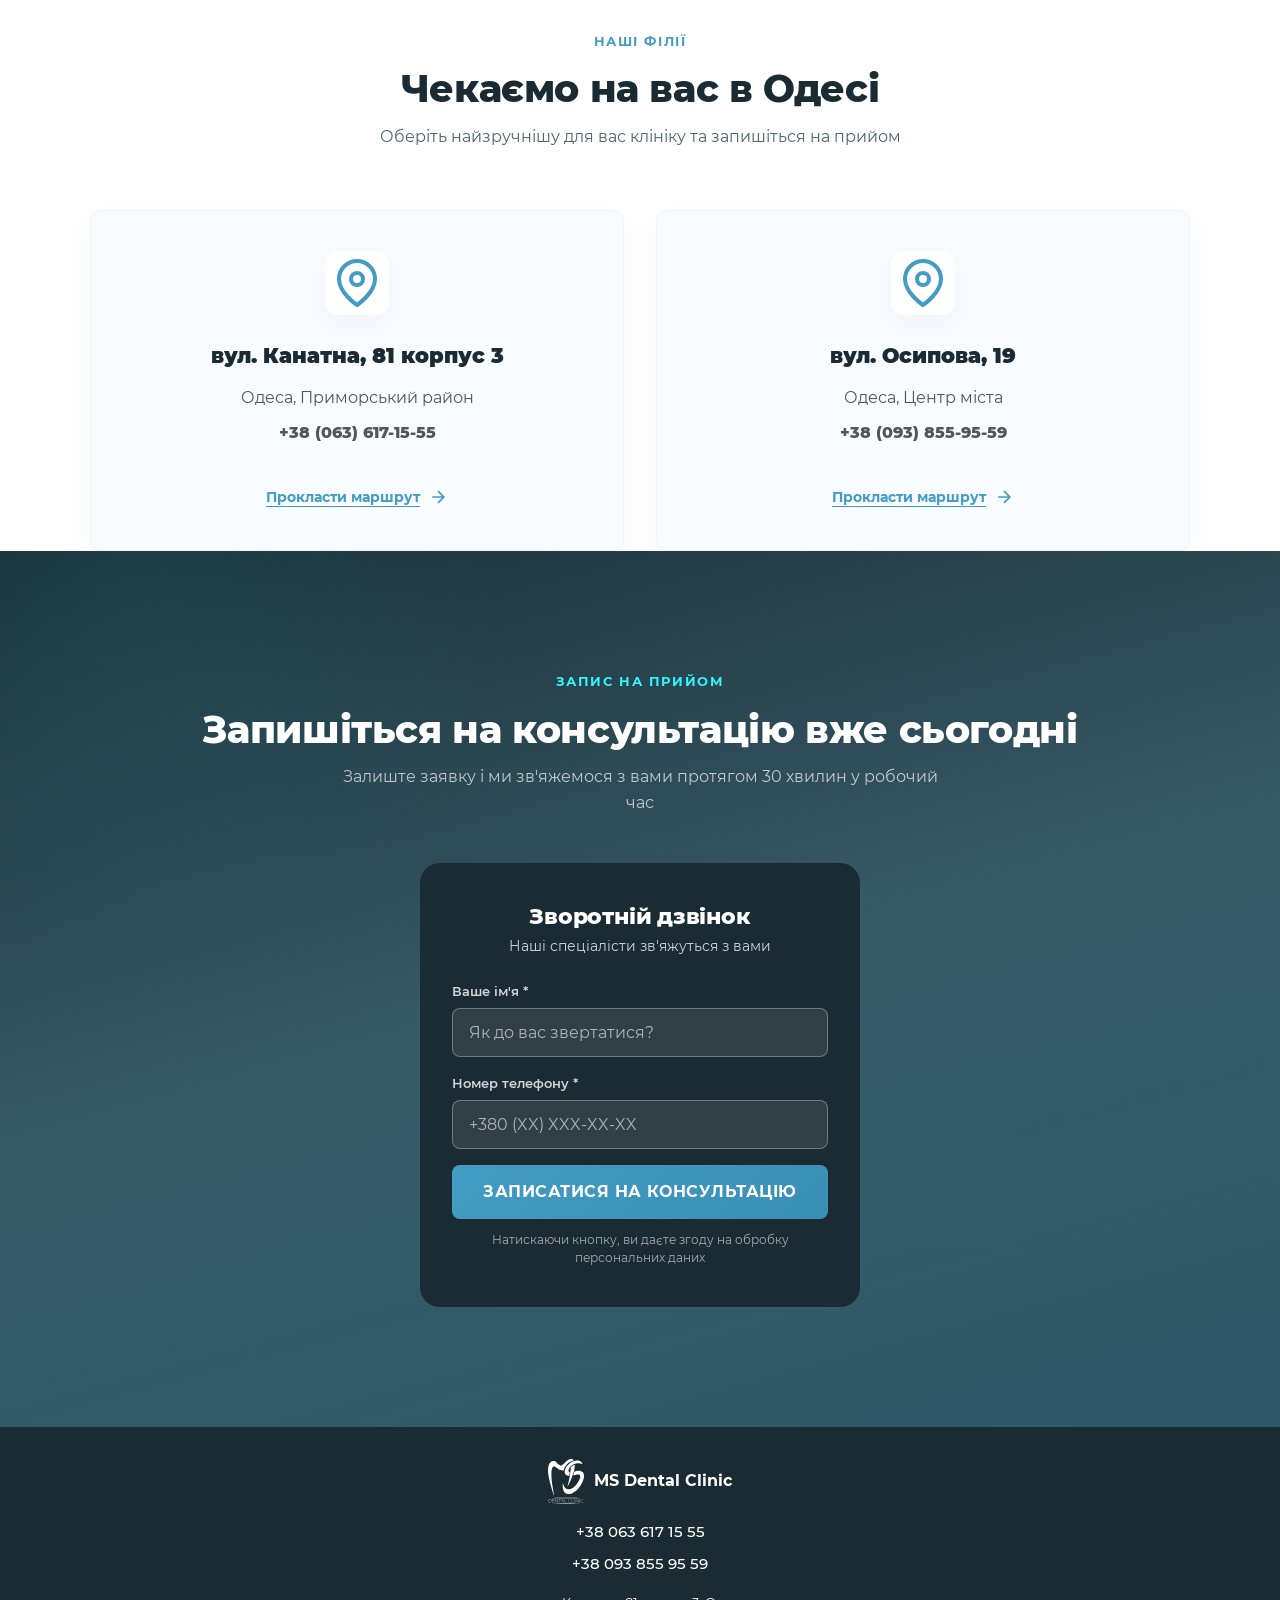
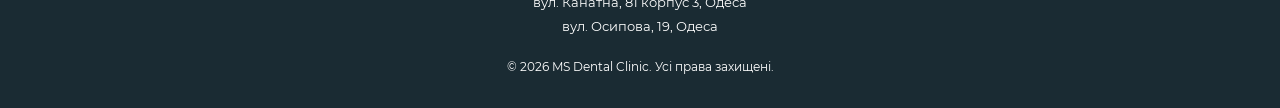
==== commit 71594251: "Update special offers section with S-plant and MegaGen systems" ====
--- a/implant.html
+++ b/implant.html
@@ -247,46 +247,47 @@
                         </div>
                     </div>
 
-                    <!-- Offer 2: Straumann Premium -->
+                    <!-- Offer 2: S-plant -->
                     <div class="offer-card" data-offer="2">
                         <div class="offer-card-inner">
                             <div class="offer-visual">
-                                <div class="offer-badge special">💎 ПРЕМІУМ</div>
-                                <img src="static/img/landing/offer-straumann.png" alt="Straumann імплантат" loading="lazy">
+                                <div class="offer-badge special">💎 S-PLANT</div>
+                                <img src="static/img/landing/offer-s-plant.png" alt="S-plant імплантат" loading="lazy" onerror="this.src='static/img/landing/offer-straumann.png'">
                             </div>
                             <div class="offer-content">
-                                <h3>Імплантація Straumann 🇨🇭 — швейцарська якість</h3>
-                                <p class="offer-desc">Преміальна система з пожиттєвою гарантією виробника. Тимчасова конструкція включена в план лікування.</p>
+                                <h3>Імплантація S-plant 🇰🇷</h3>
+                                <p class="offer-desc">Надійна корейська система, що поєднує високі стандарти приживлення та доступність.</p>
                                 <div class="offer-price">
-                                    <span class="new-price">від 21 250 ₴</span>
+                                    <span class="new-price">від 11 000 ₴</span>
                                 </div>
                                 <ul class="offer-benefits">
-                                    <li>✓ Пожиттєва гарантія від виробника</li>
-                                    <li>✓ Приживлення 98.8% — найвище у світі</li>
-                                    <li>✓ Тимчасовий зуб за 7 днів</li>
+                                    <li>✓ Країна виробник: Корея</li>
+                                    <li>✓ Оптимальна ціна</li>
+                                    <li>✓ Перевірена якість</li>
                                 </ul>
                                 <button class="btn-primary offer-btn" onclick="openContactForm()">Дізнатися деталі</button>
                             </div>
                         </div>
                     </div>
 
-                    <!-- Offer 3: All-on-6 -->
+                    <!-- Offer 3: MegaGen -->
                     <div class="offer-card" data-offer="3">
                         <div class="offer-card-inner">
                             <div class="offer-visual">
-                                <div class="offer-badge mega">⚡ ALL-ON-6</div>
-                                <img src="static/img/landing/offer-allon6.png" alt="Результат All-on-6" loading="lazy">
+                                <div class="offer-badge mega">⚡ MEGAGEN</div>
+                                <img src="static/img/landing/offer-megagen.png" alt="MegaGen імплантат" loading="lazy" onerror="this.src='static/img/landing/offer-allon6.png'">
                             </div>
                             <div class="offer-content">
-                                <h3>Тотальна реабілітація All-on-6</h3>
-                                <p class="offer-desc">Повне відновлення щелепи. Фіксована ціна під ключ — від діагностики до готової посмішки.</p>
+                                <h3>Імплантат MegaGen 🇰🇷</h3>
+                                <p class="offer-desc">Передова система для надійної імплантації навіть у найскладніших клінічних умовах.</p>
                                 <div class="offer-price">
-                                    <span class="new-price">від 149 000 ₴</span>
+                                    <span class="new-price">від 20 000 ₴</span>
                                 </div>
                                 <ul class="offer-benefits">
-                                    <li>✓ 6 імплантатів Megagen AnyRidge</li>
-                                    <li>✓ Тимчасовий протез включено</li>
-                                    <li>✓ Гарантія 5 років на конструкцію</li>
+                                    <li>✓ Країна виробник: Корея</li>
+                                    <li>✓ Імплантат для найскладніших випадків</li>
+                                    <li>✓ Світовий лідер</li>
+                                    <li>✓ Унікальне зʼєднання з коронкою</li>
                                 </ul>
                                 <button class="btn-primary offer-btn" onclick="openContactForm()">Дізнатися деталі</button>
                             </div>
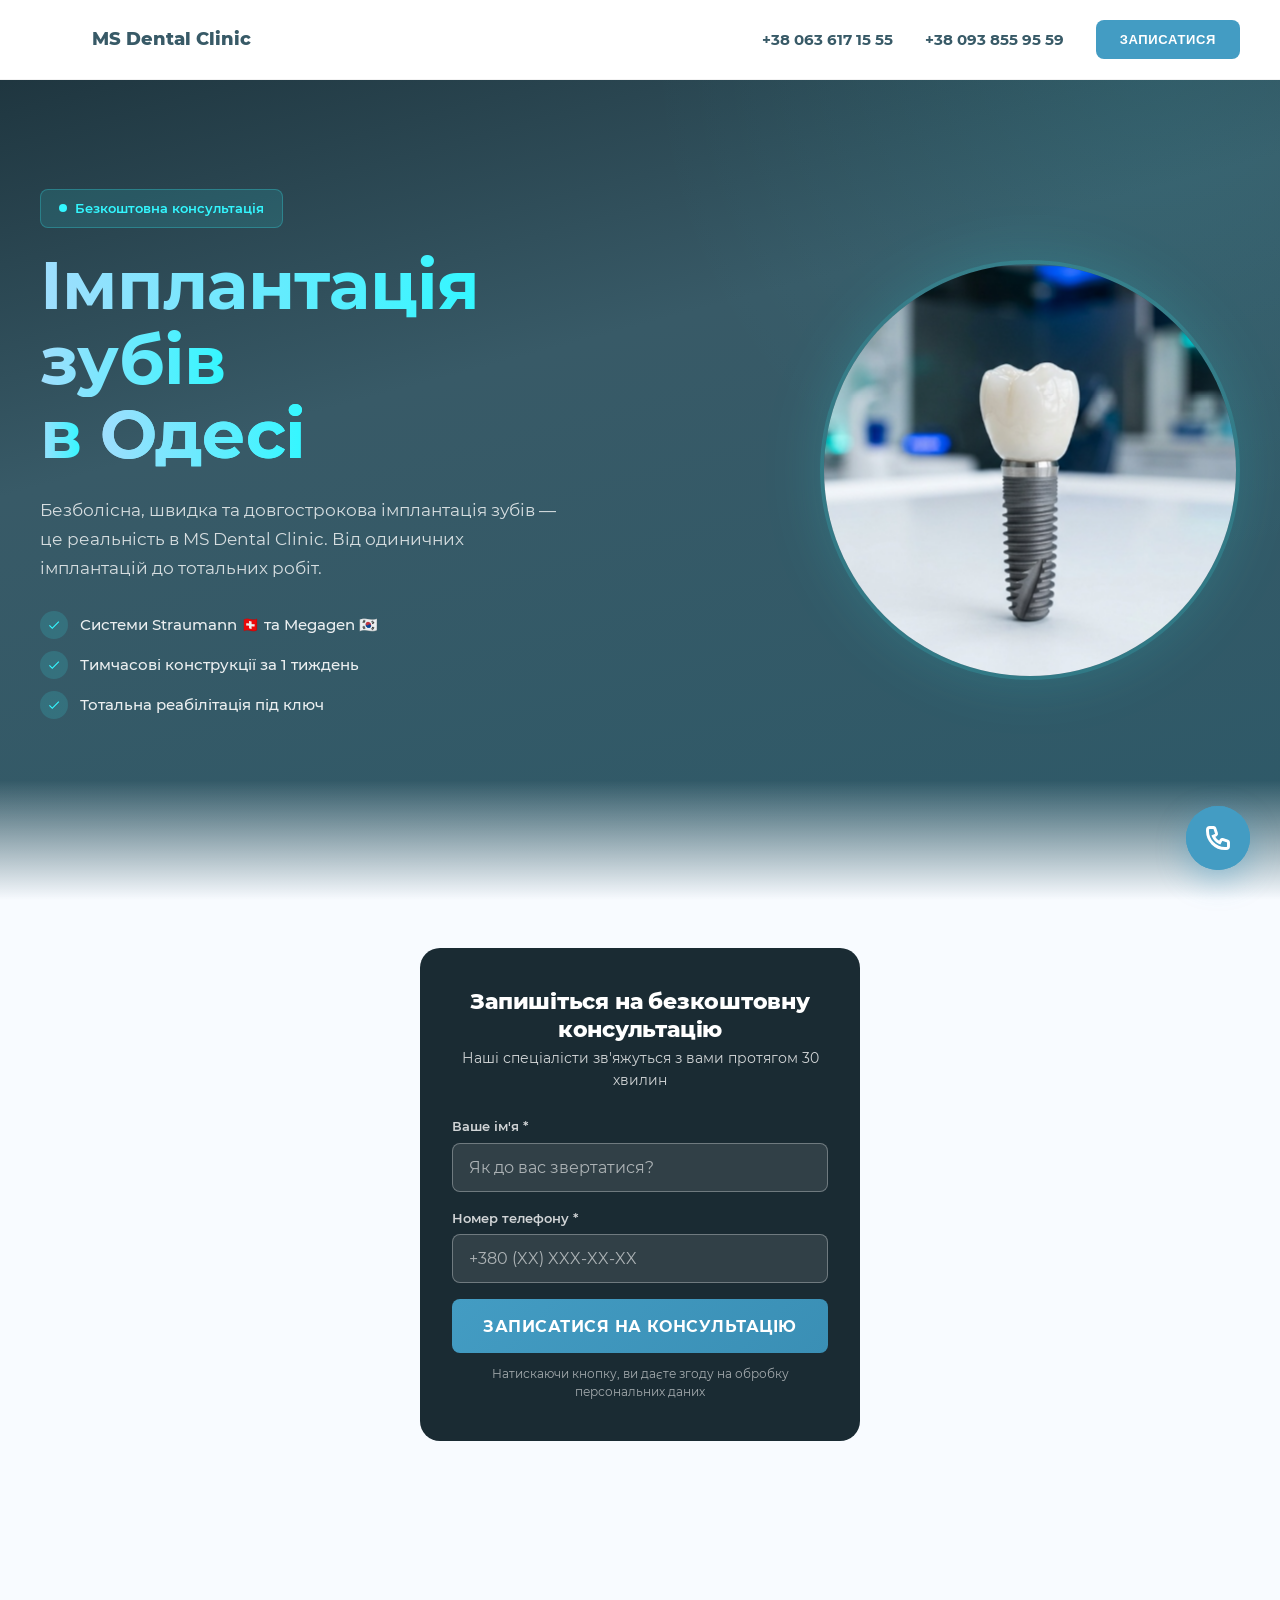
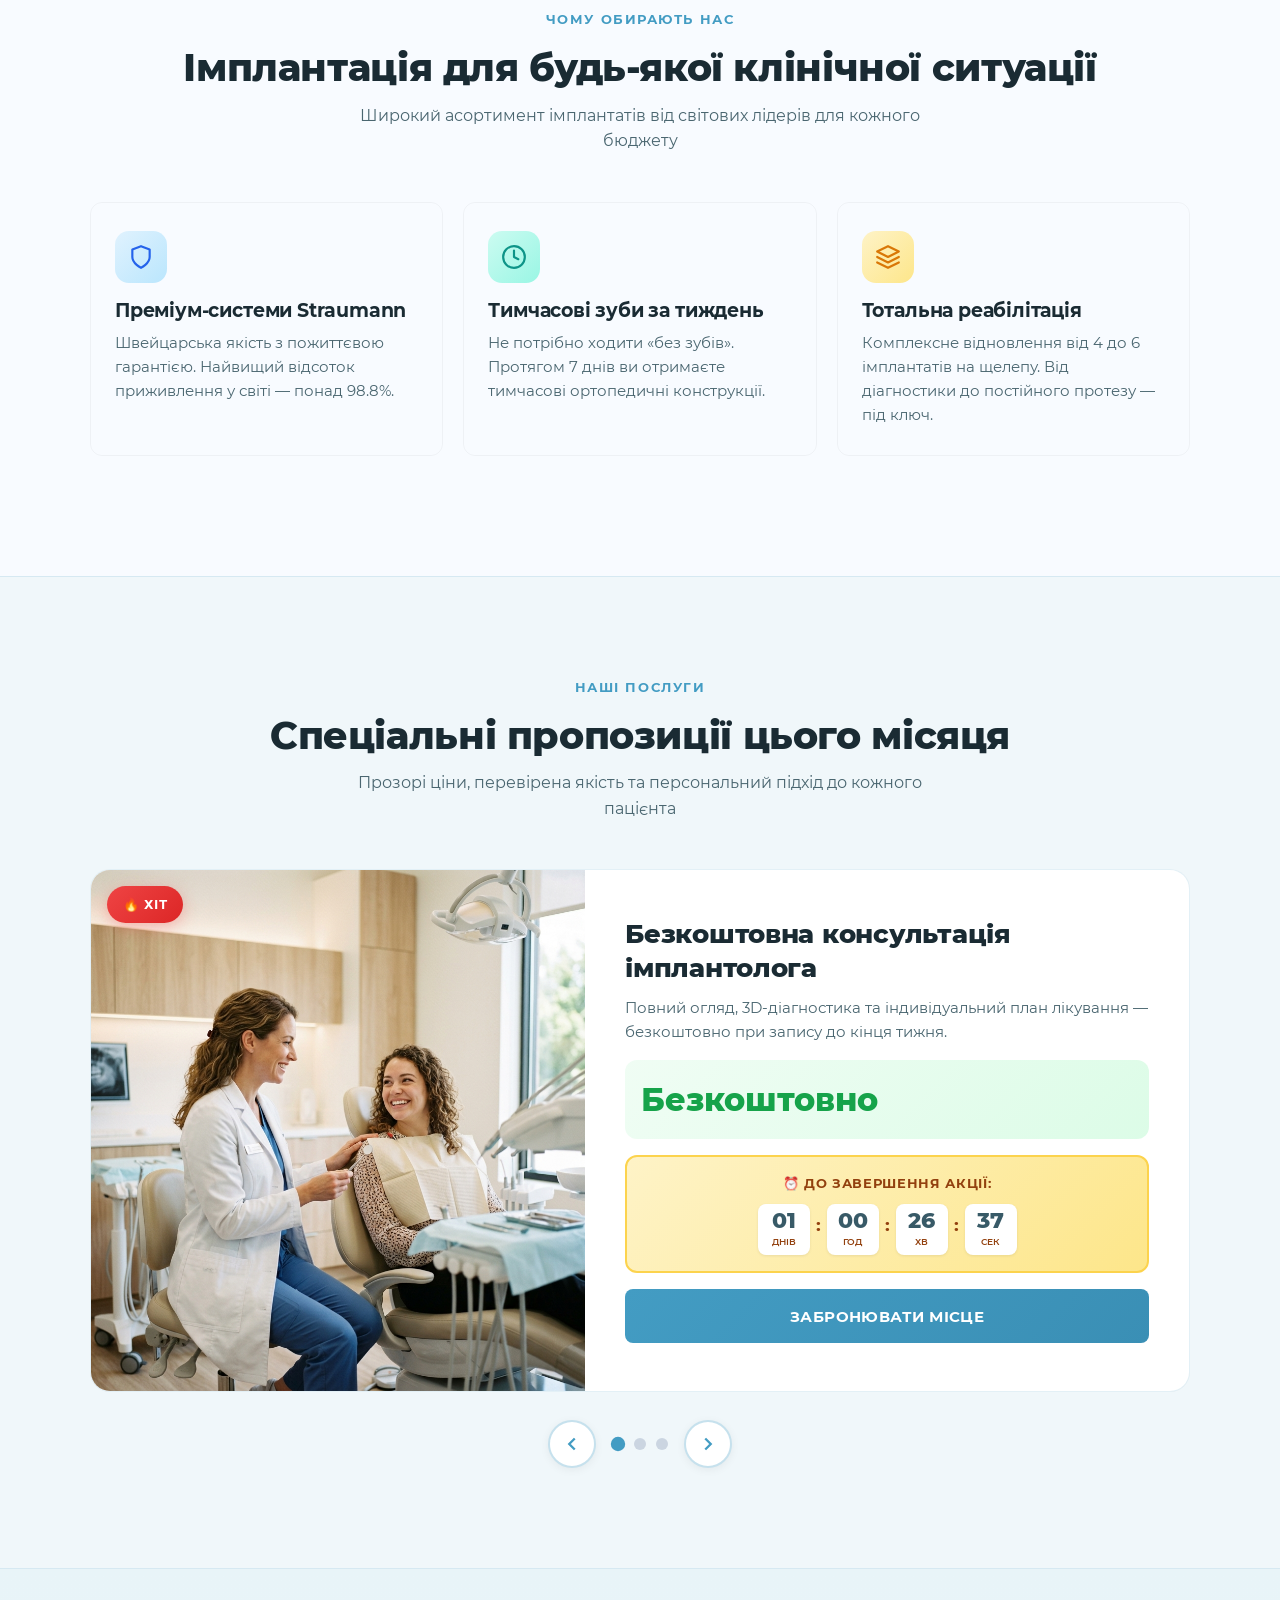
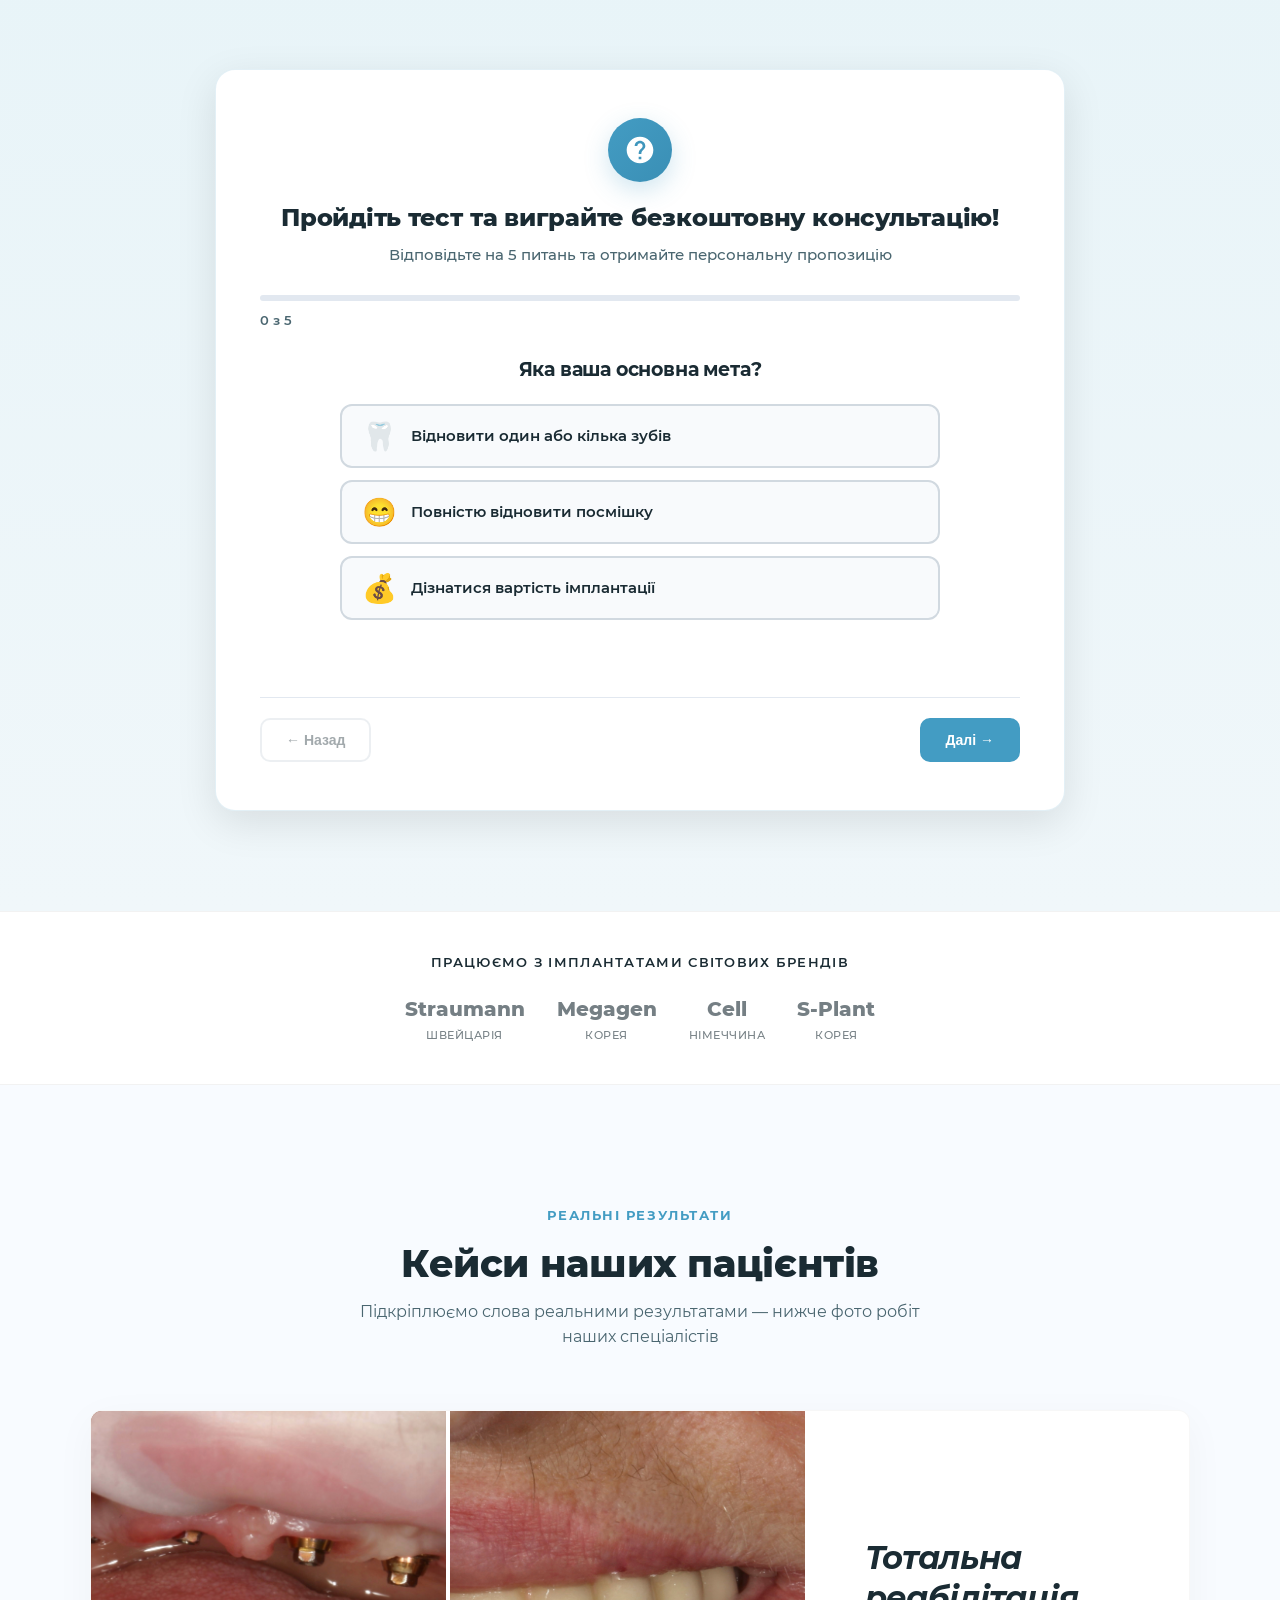
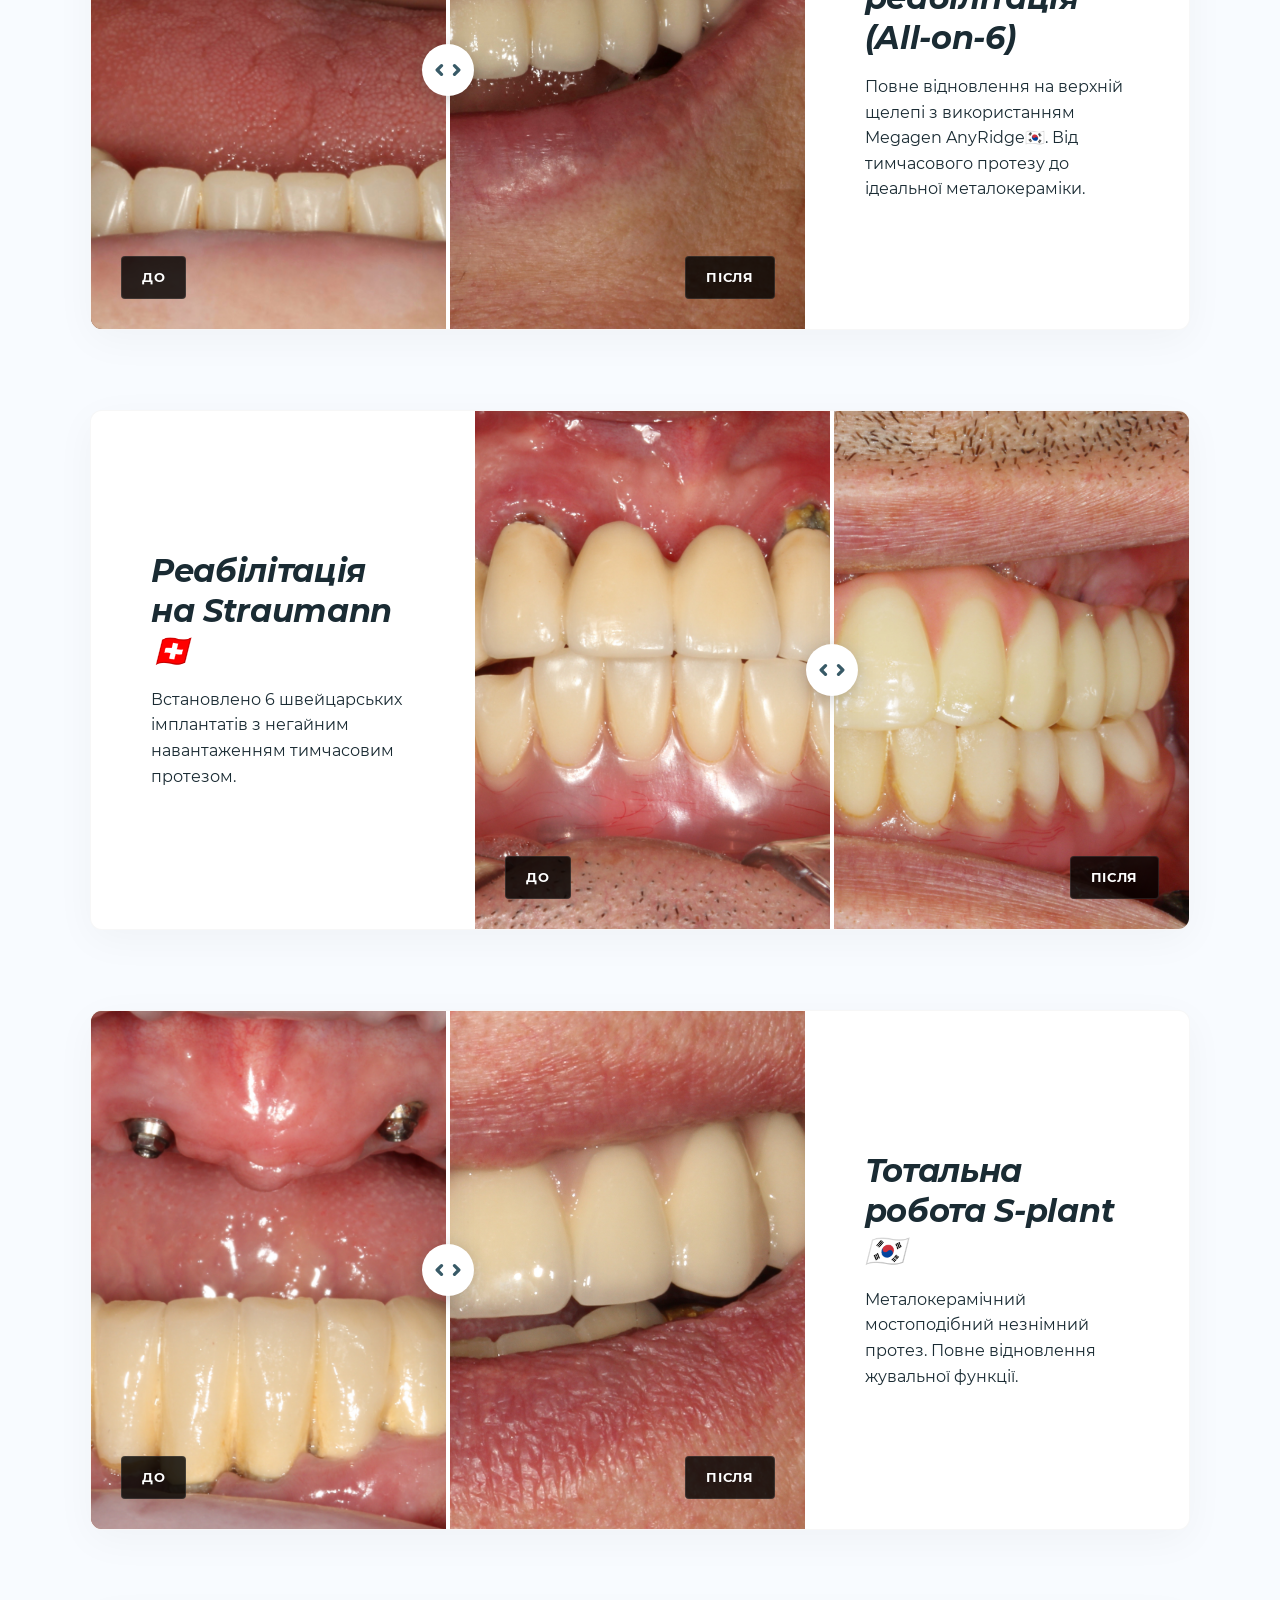
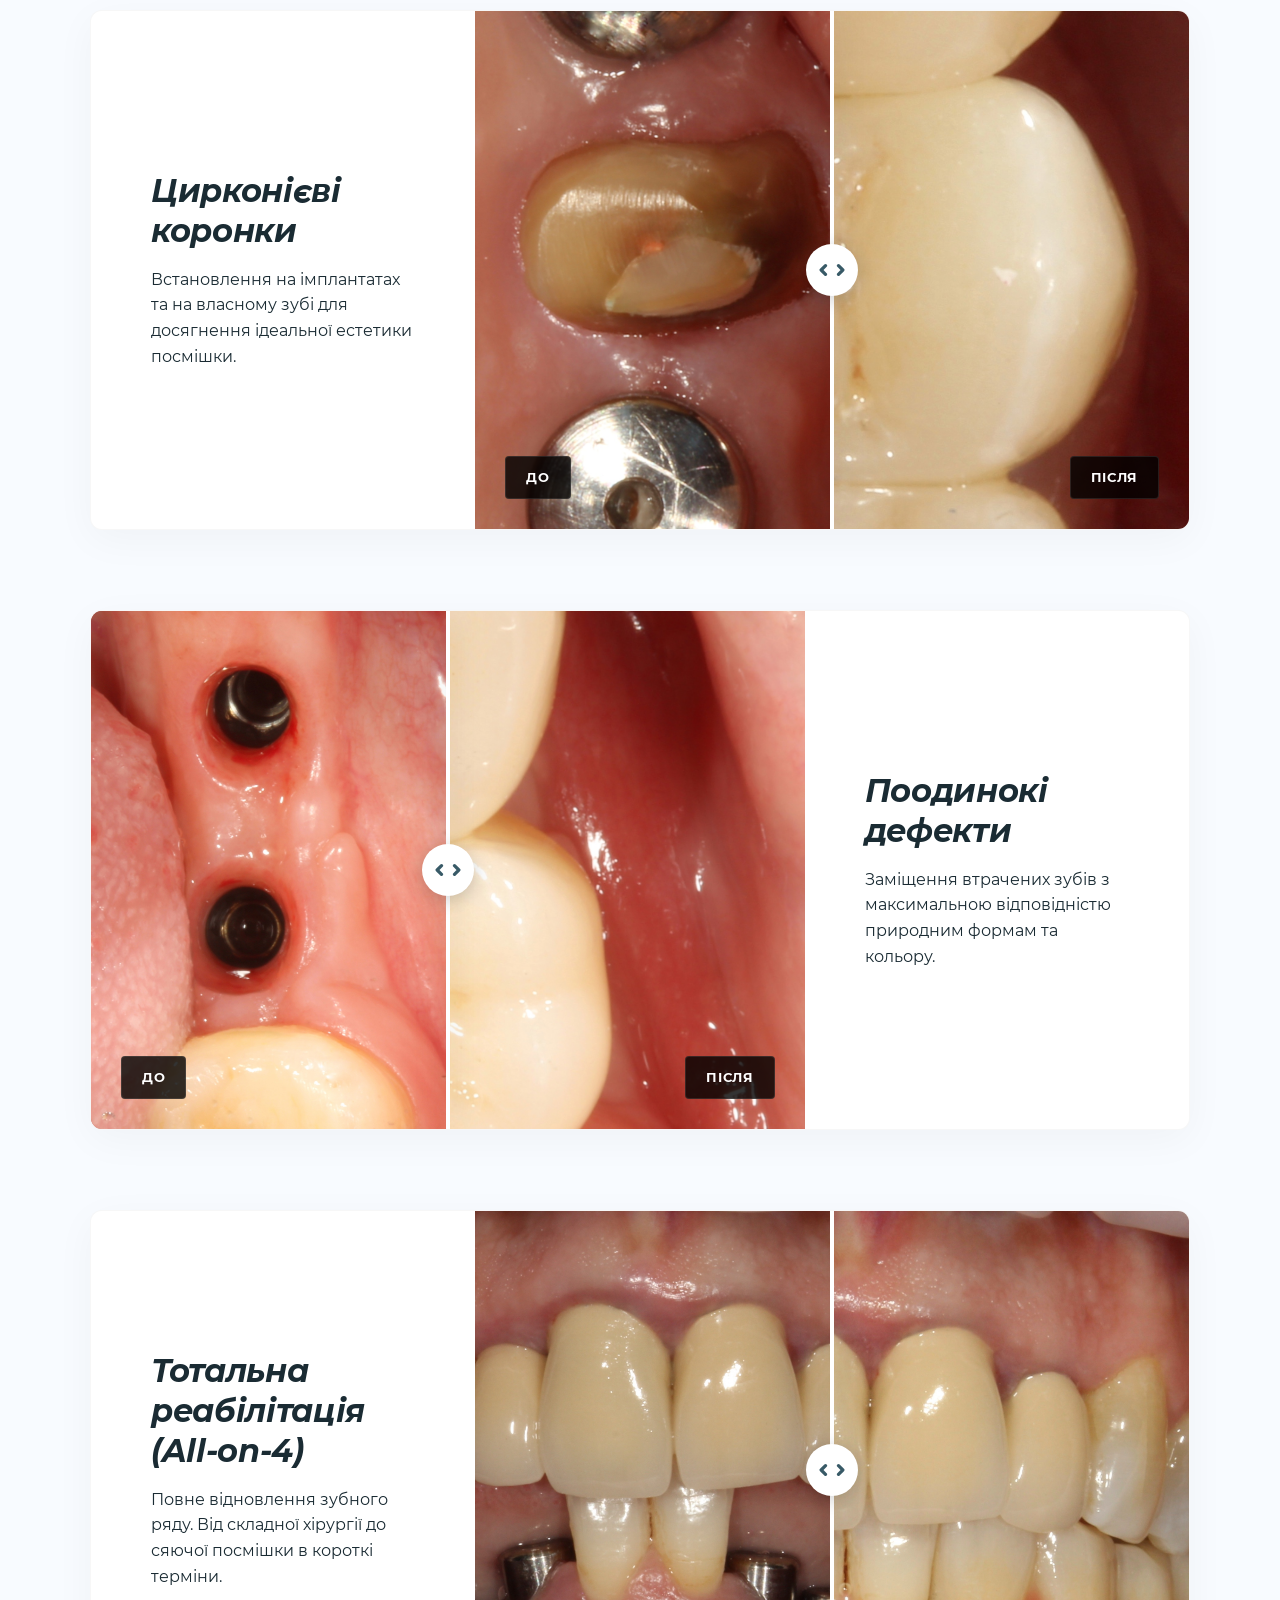
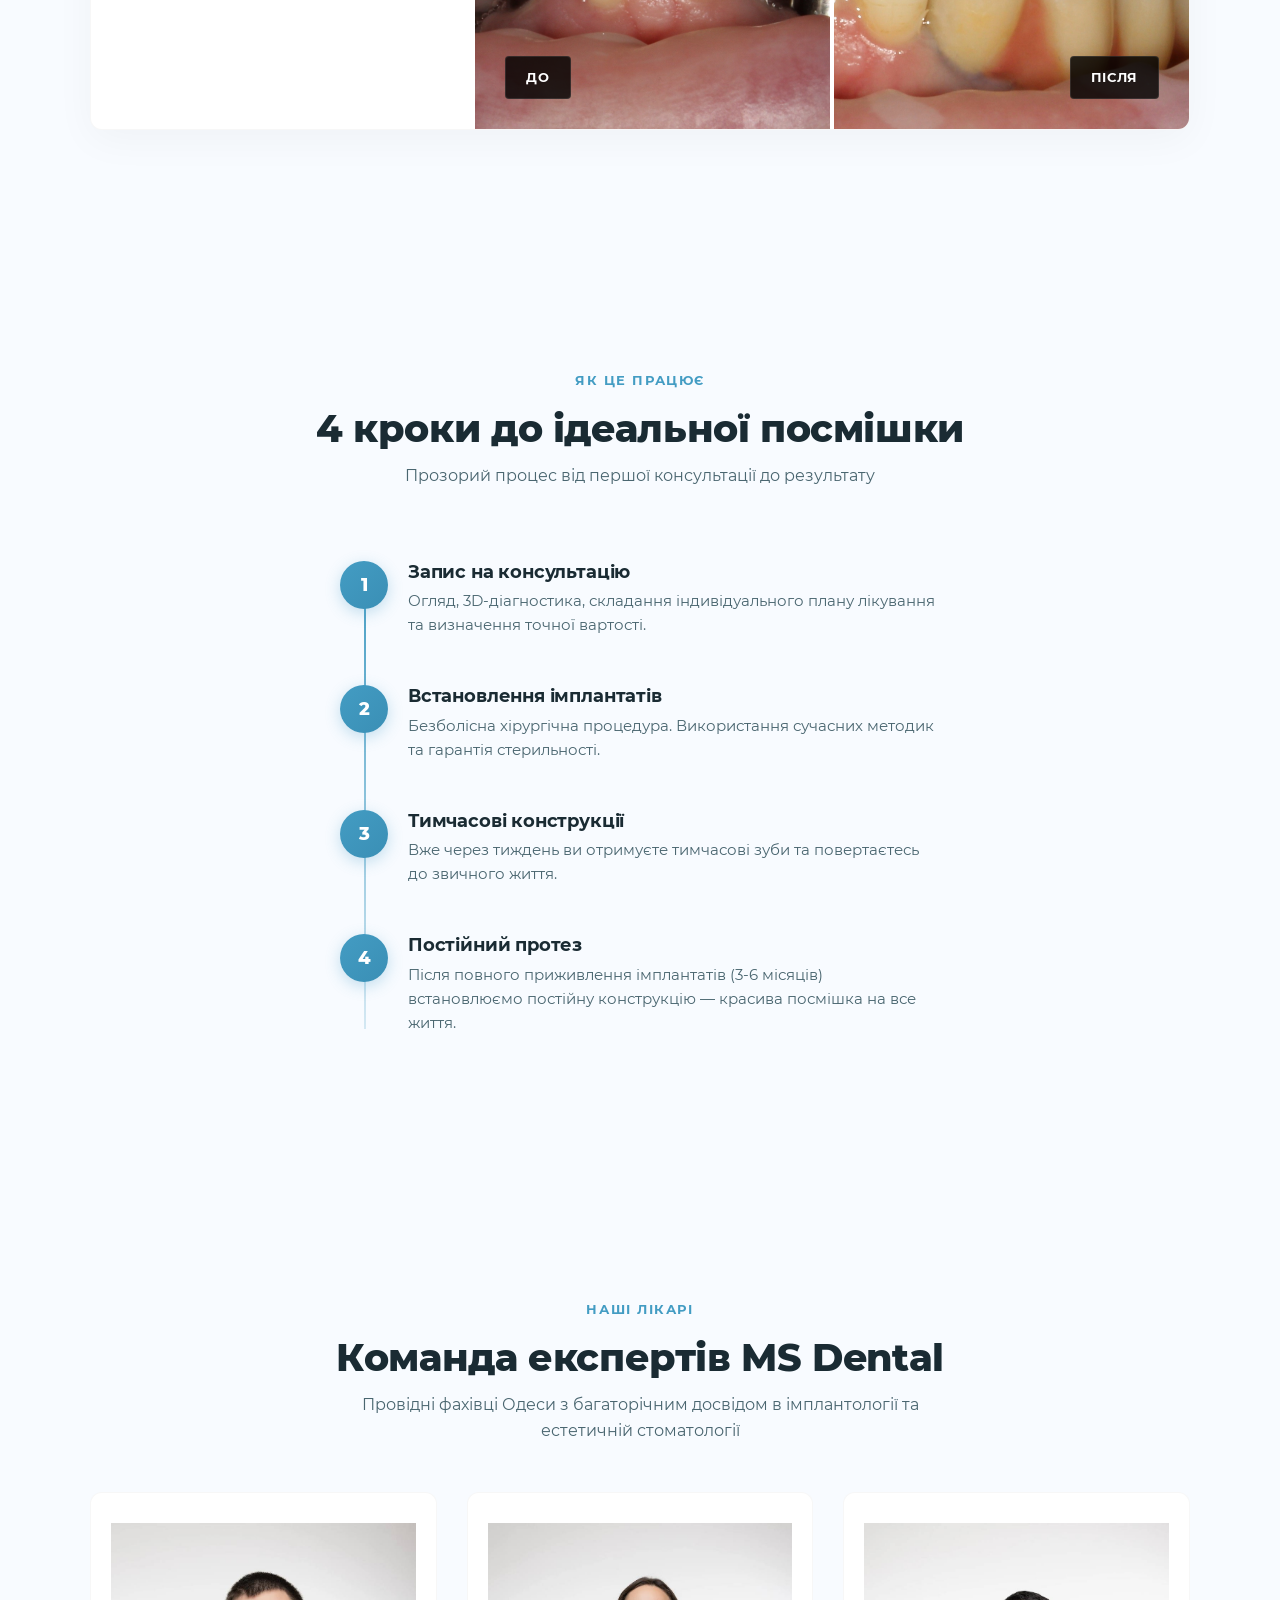
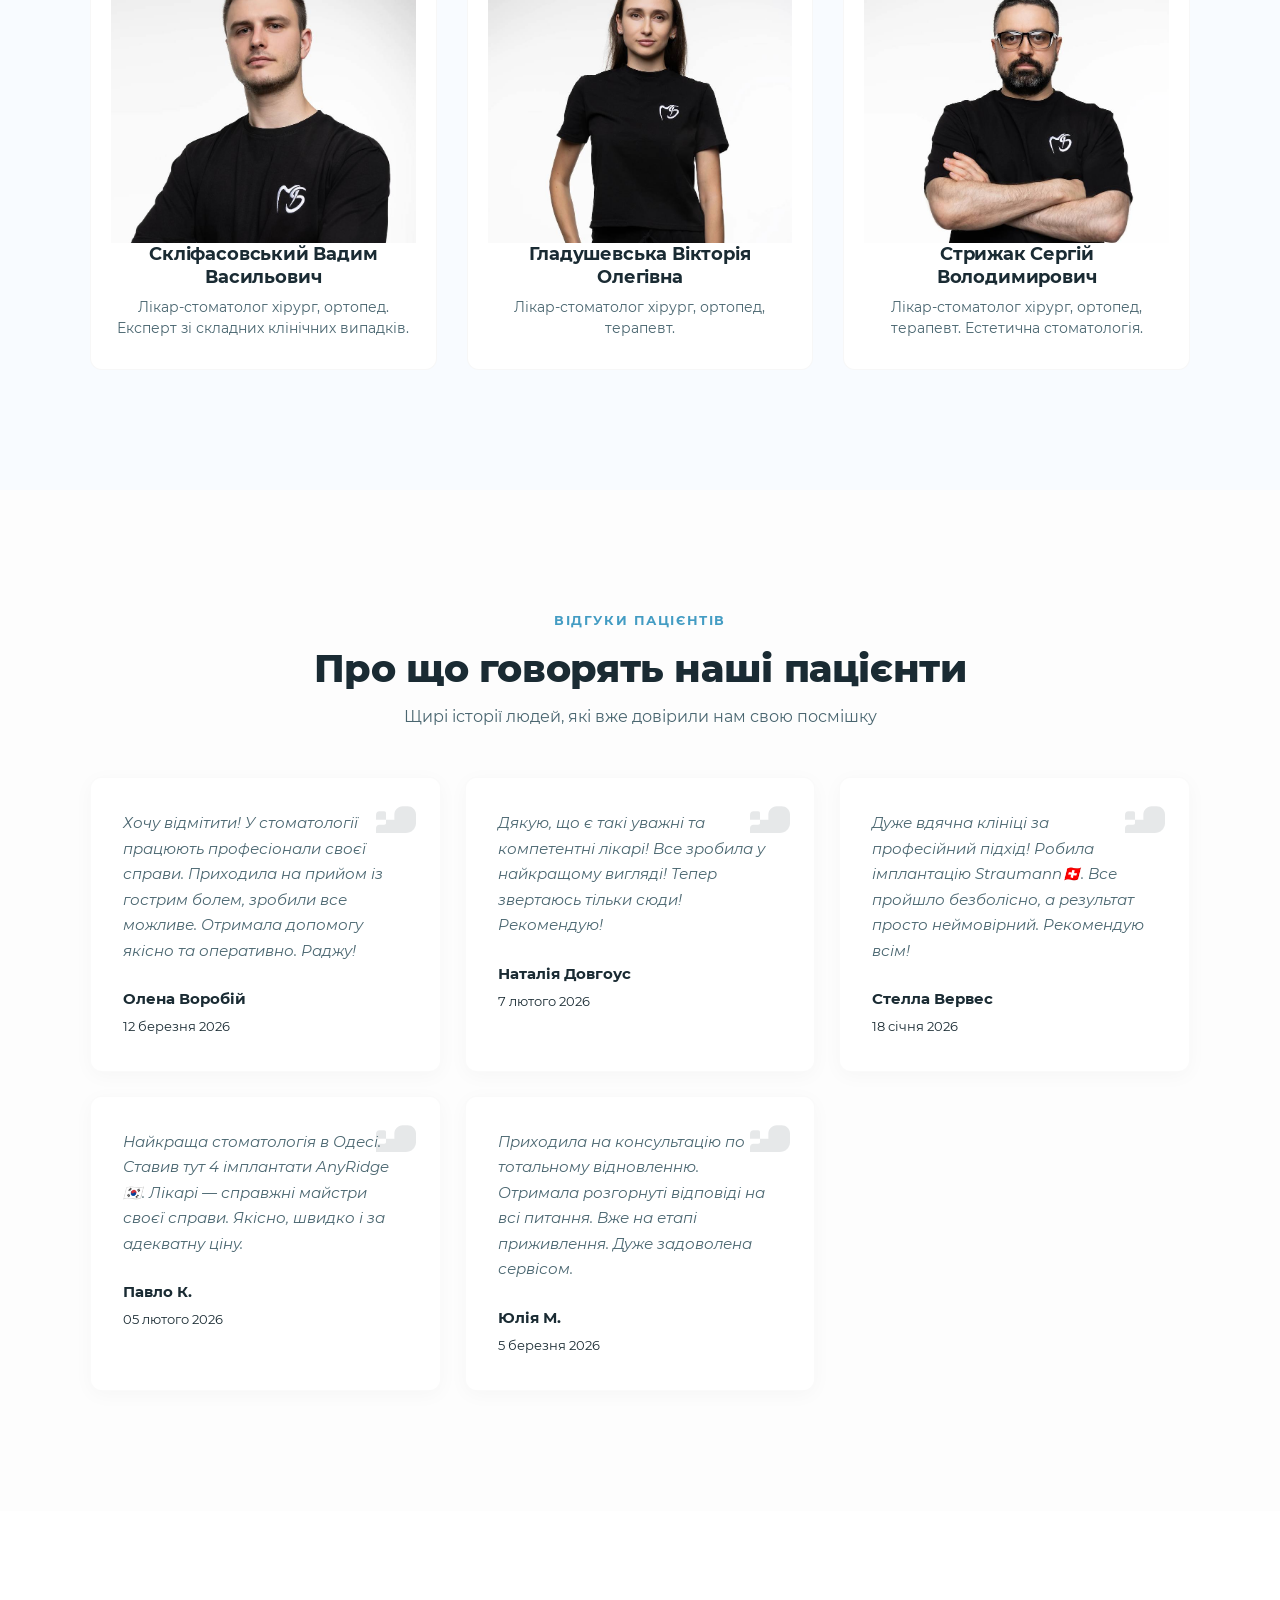
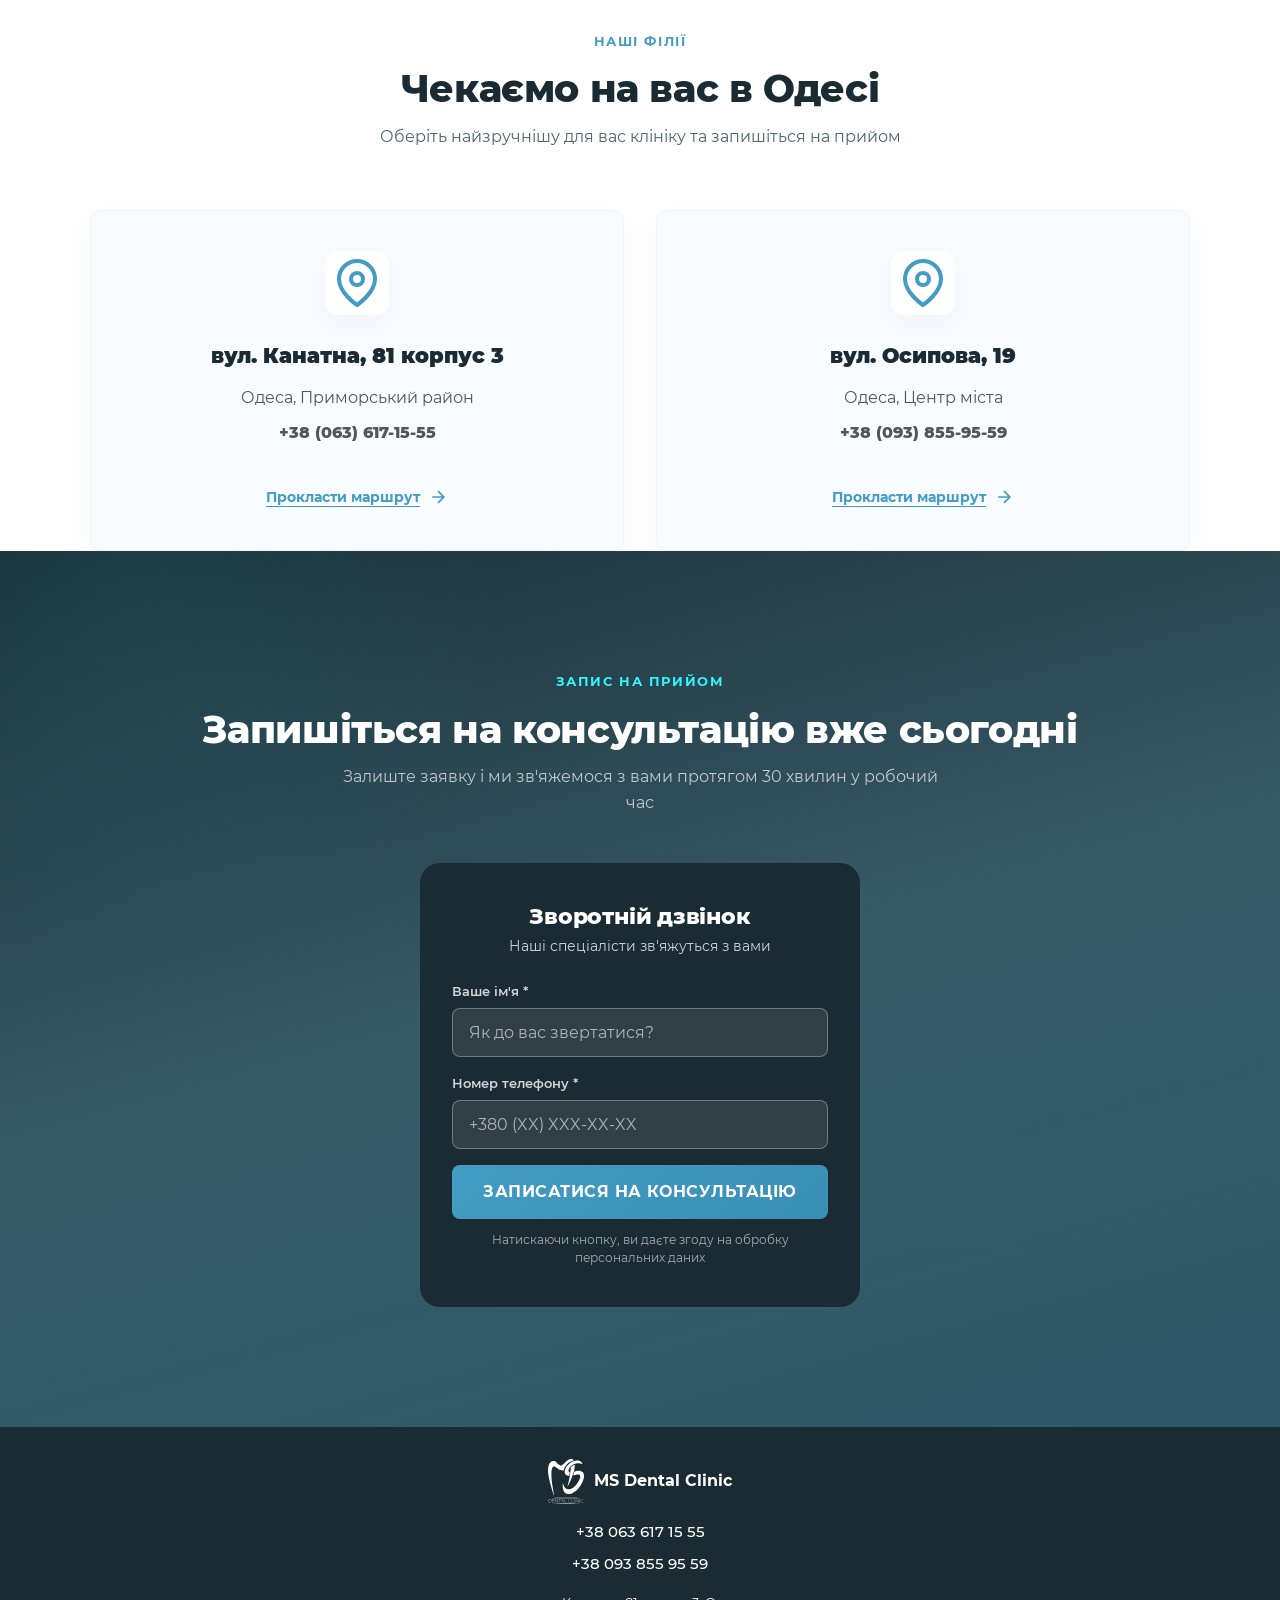
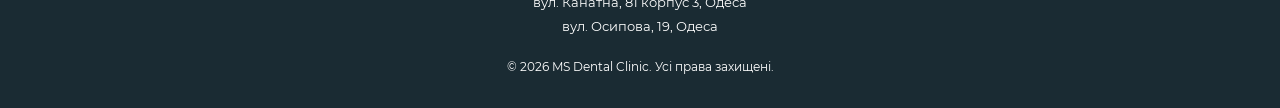
==== commit be27c1d4: "Update S-plant title to use 'Імплантат' instead of 'Імплантація'" ====
--- a/implant.html
+++ b/implant.html
@@ -255,7 +255,7 @@
                                 <img src="static/img/landing/offer-s-plant.png" alt="S-plant імплантат" loading="lazy" onerror="this.src='static/img/landing/offer-straumann.png'">
                             </div>
                             <div class="offer-content">
-                                <h3>Імплантація S-plant 🇰🇷</h3>
+                                <h3>Імплантат S-plant 🇰🇷</h3>
                                 <p class="offer-desc">Надійна корейська система, що поєднує високі стандарти приживлення та доступність.</p>
                                 <div class="offer-price">
                                     <span class="new-price">від 11 000 ₴</span>
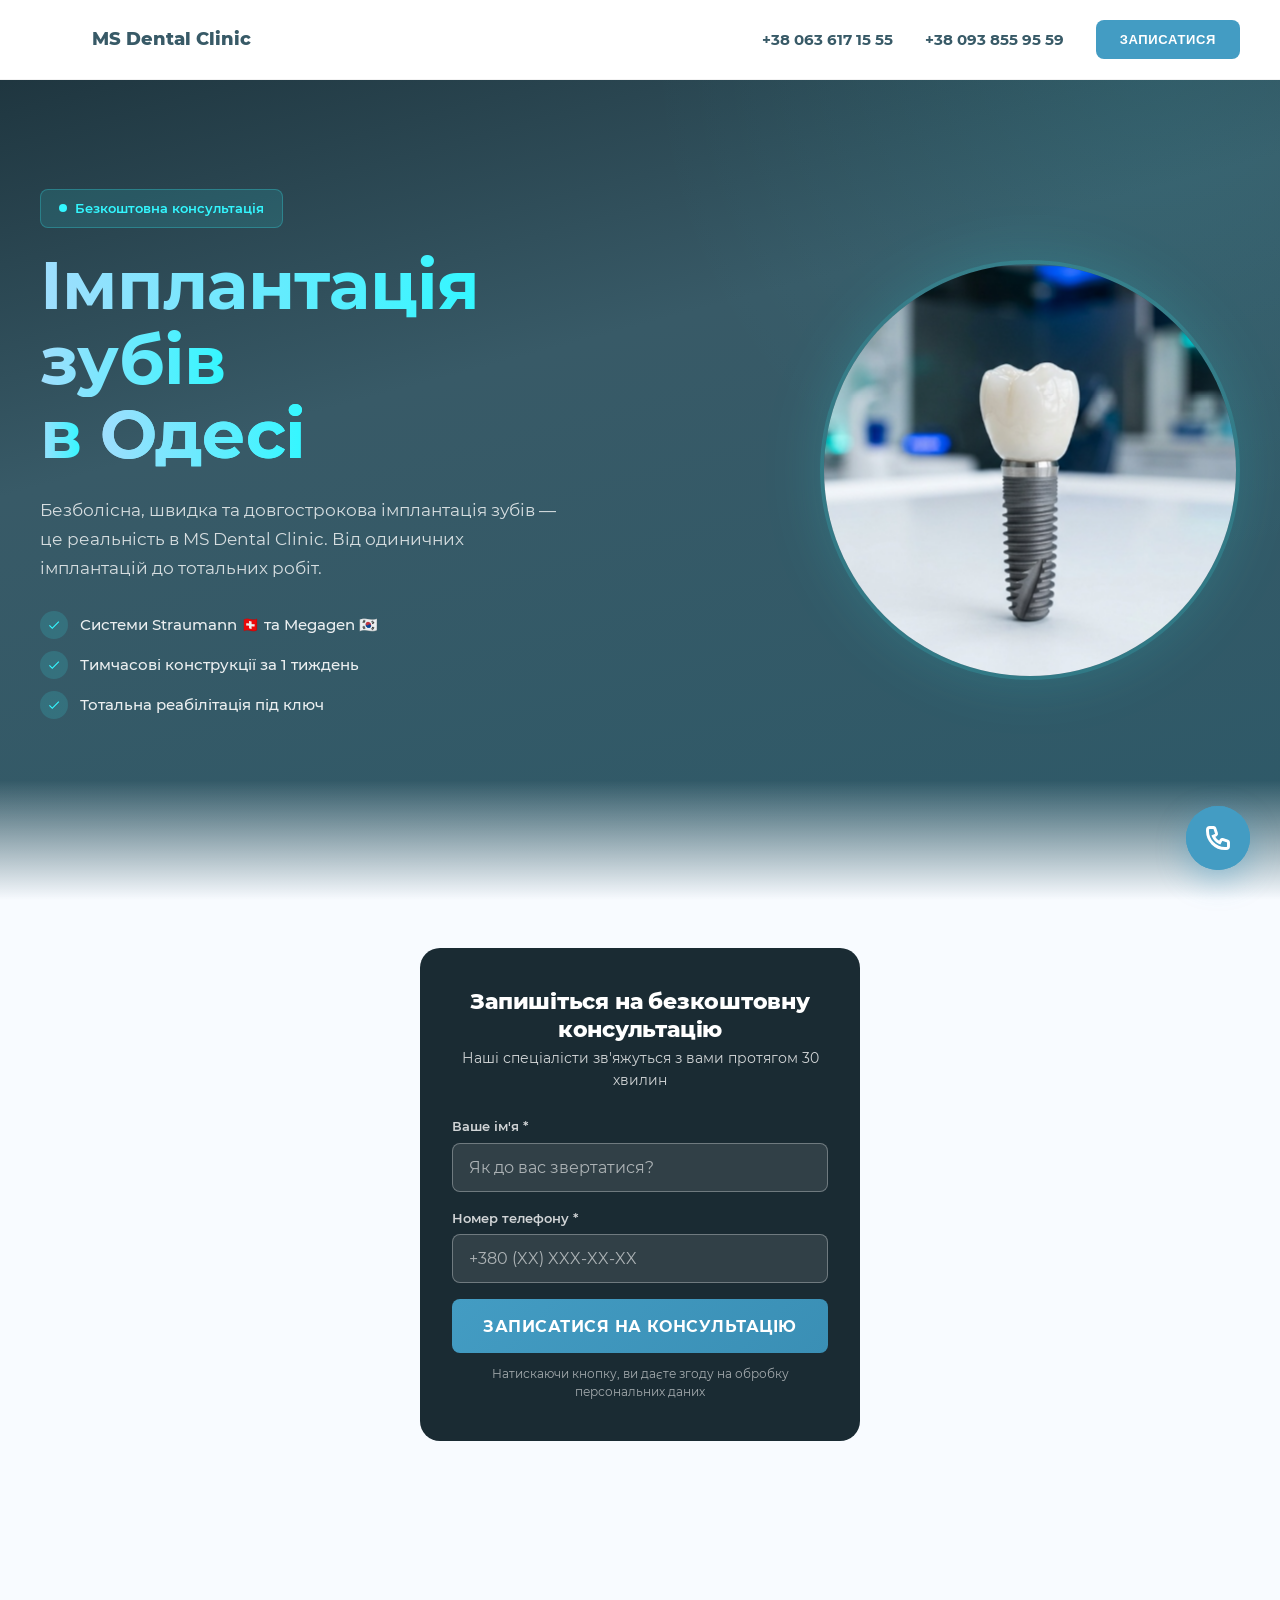
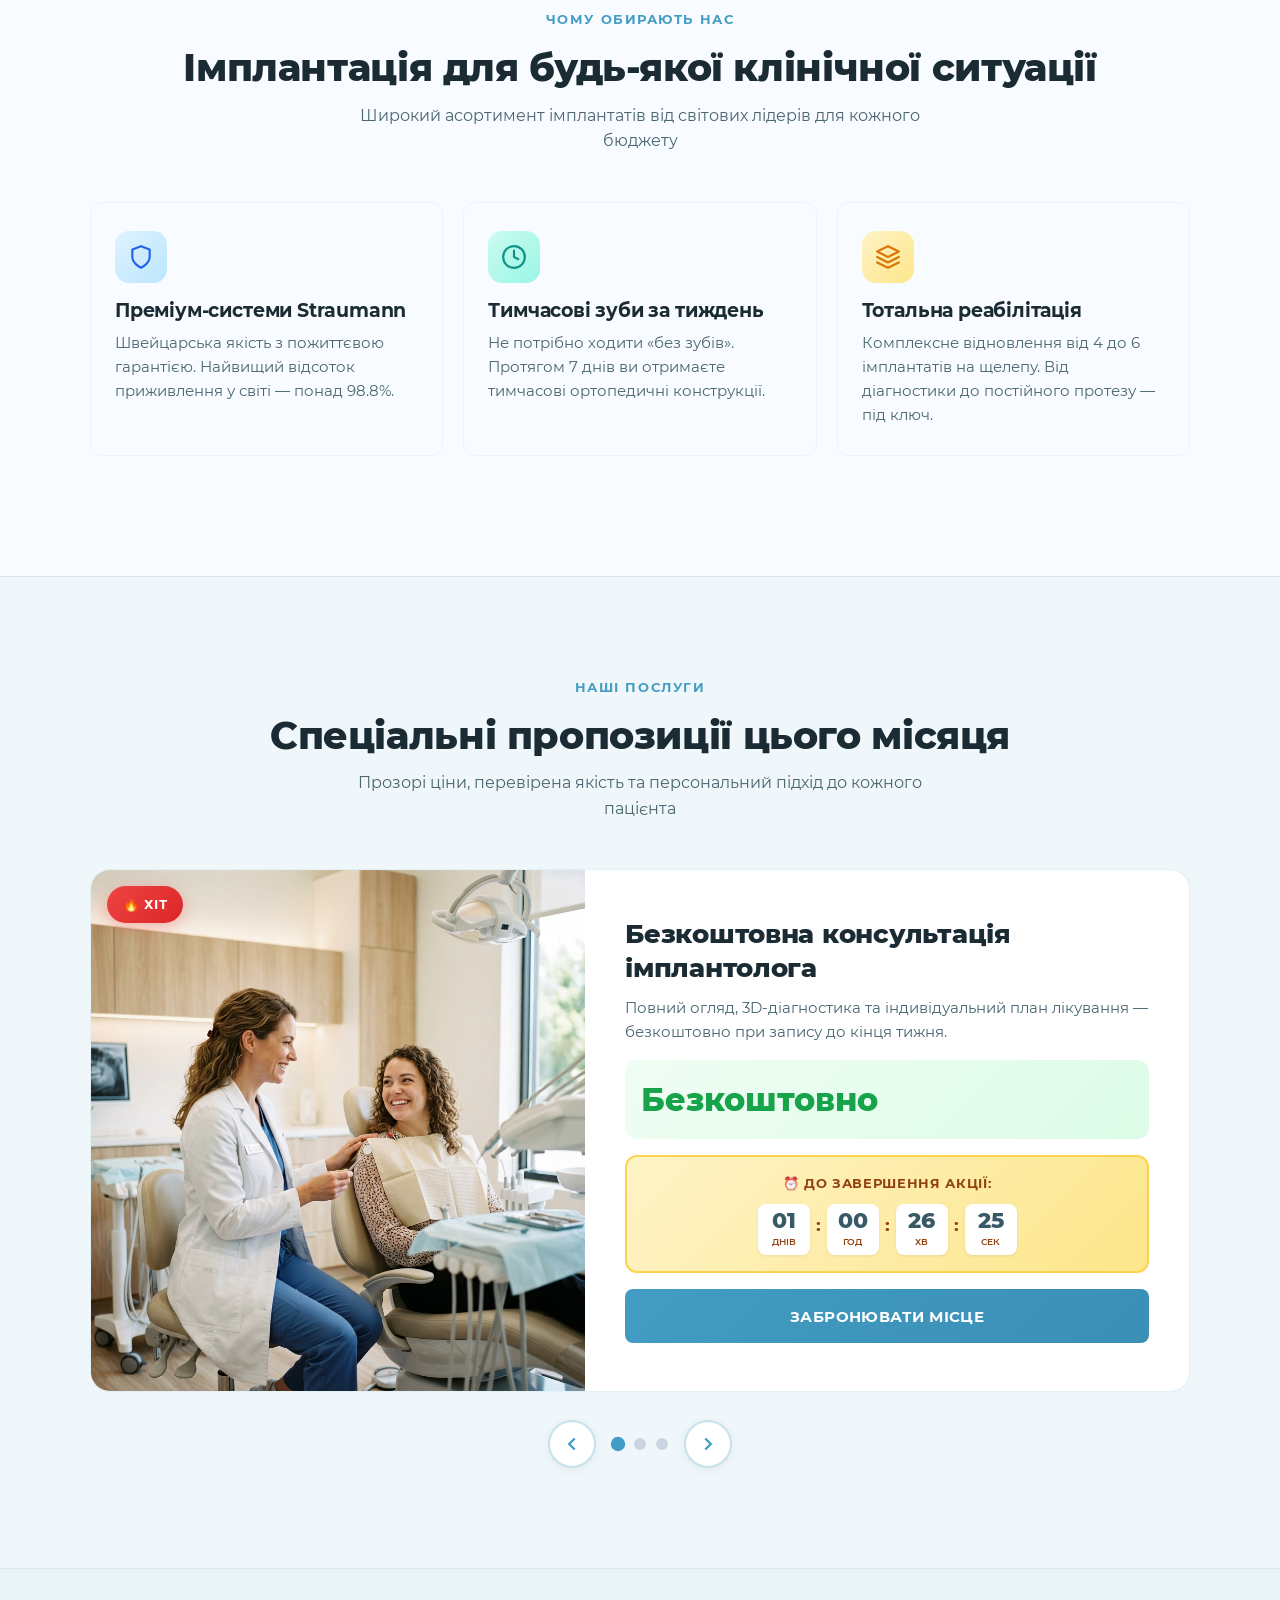
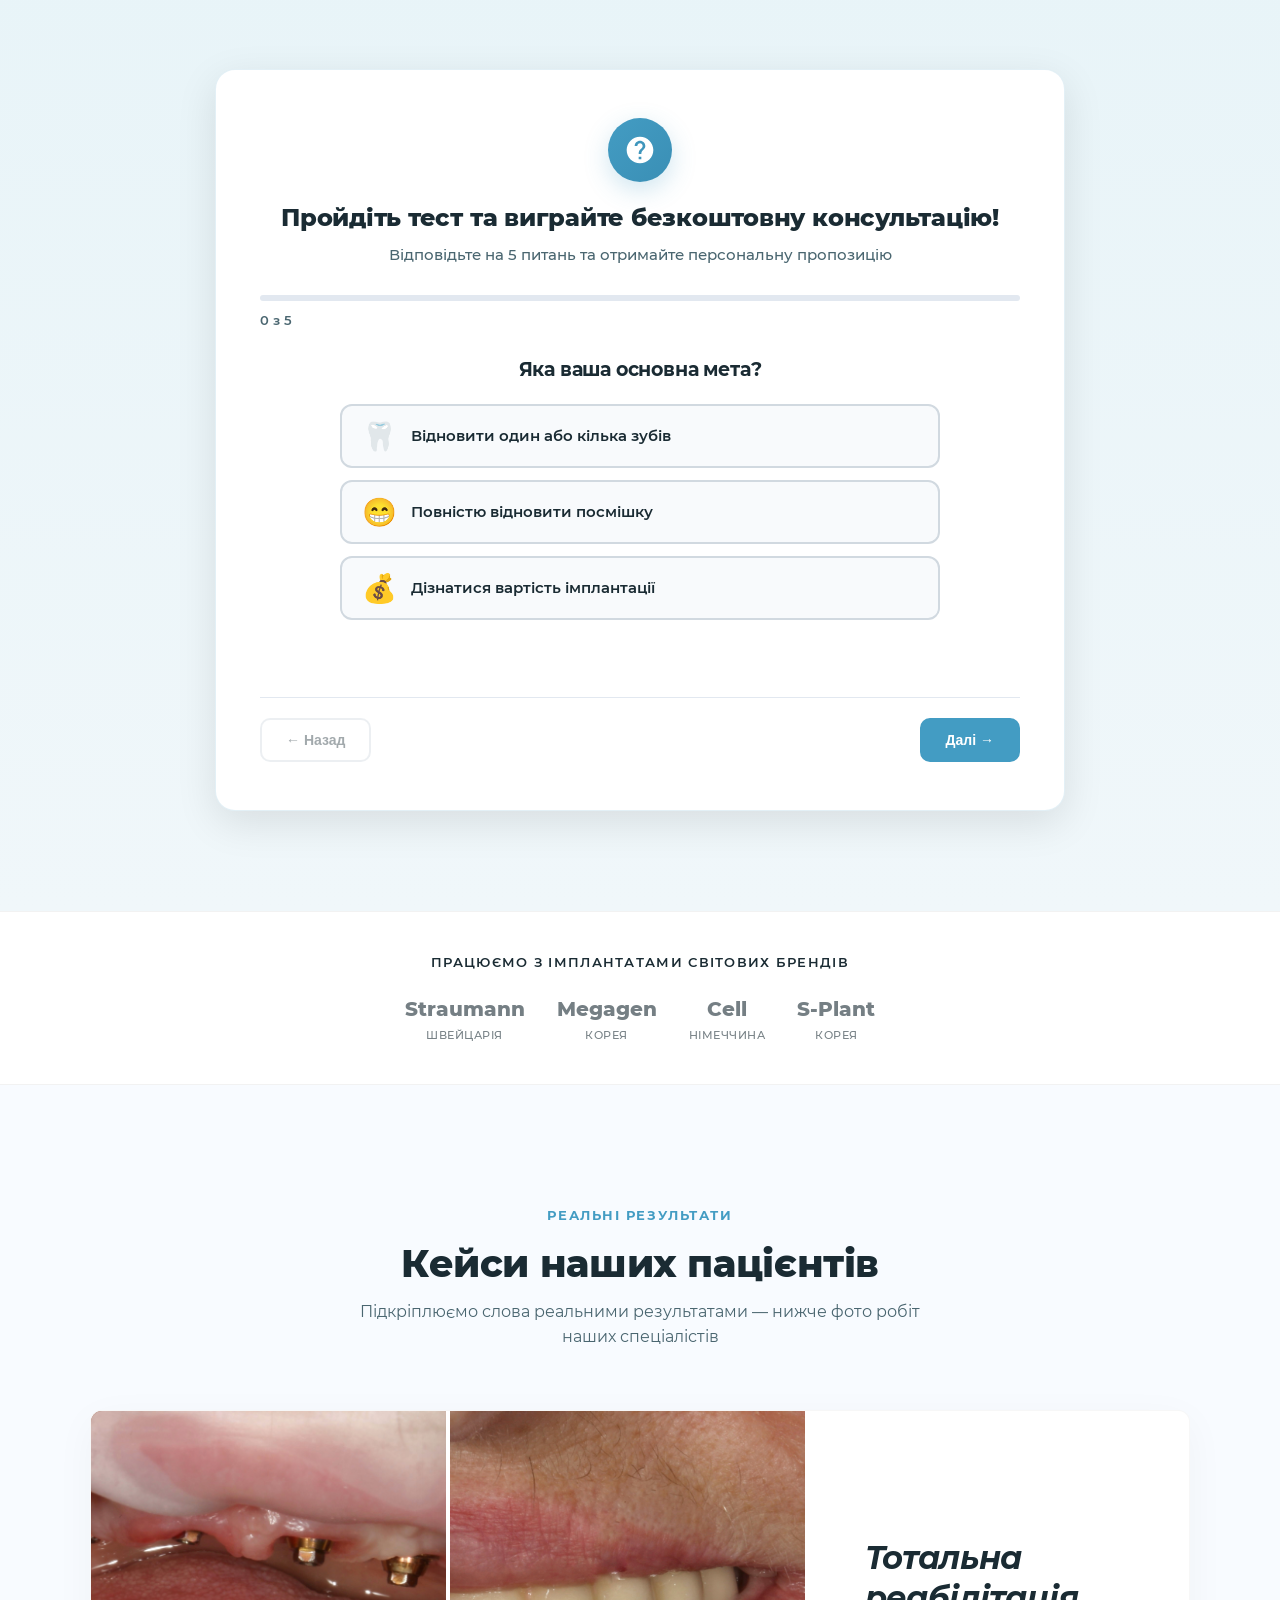
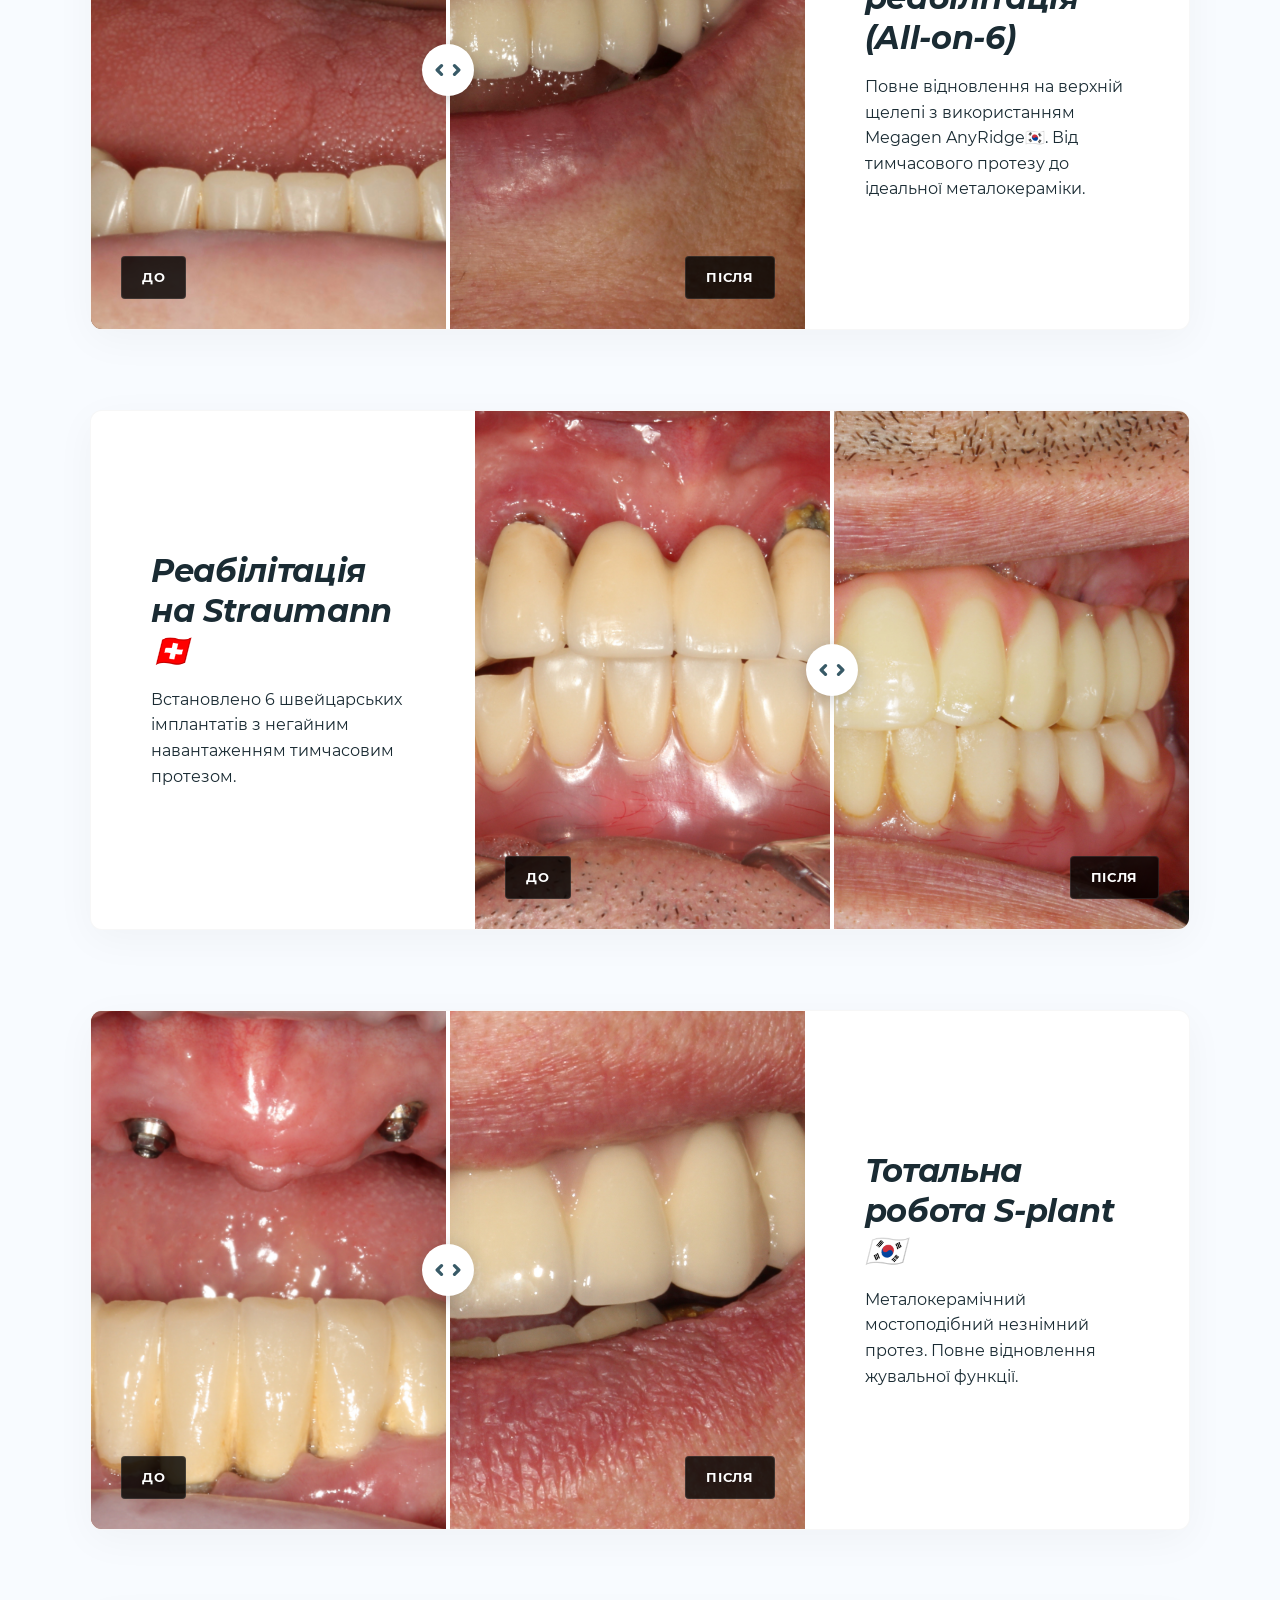
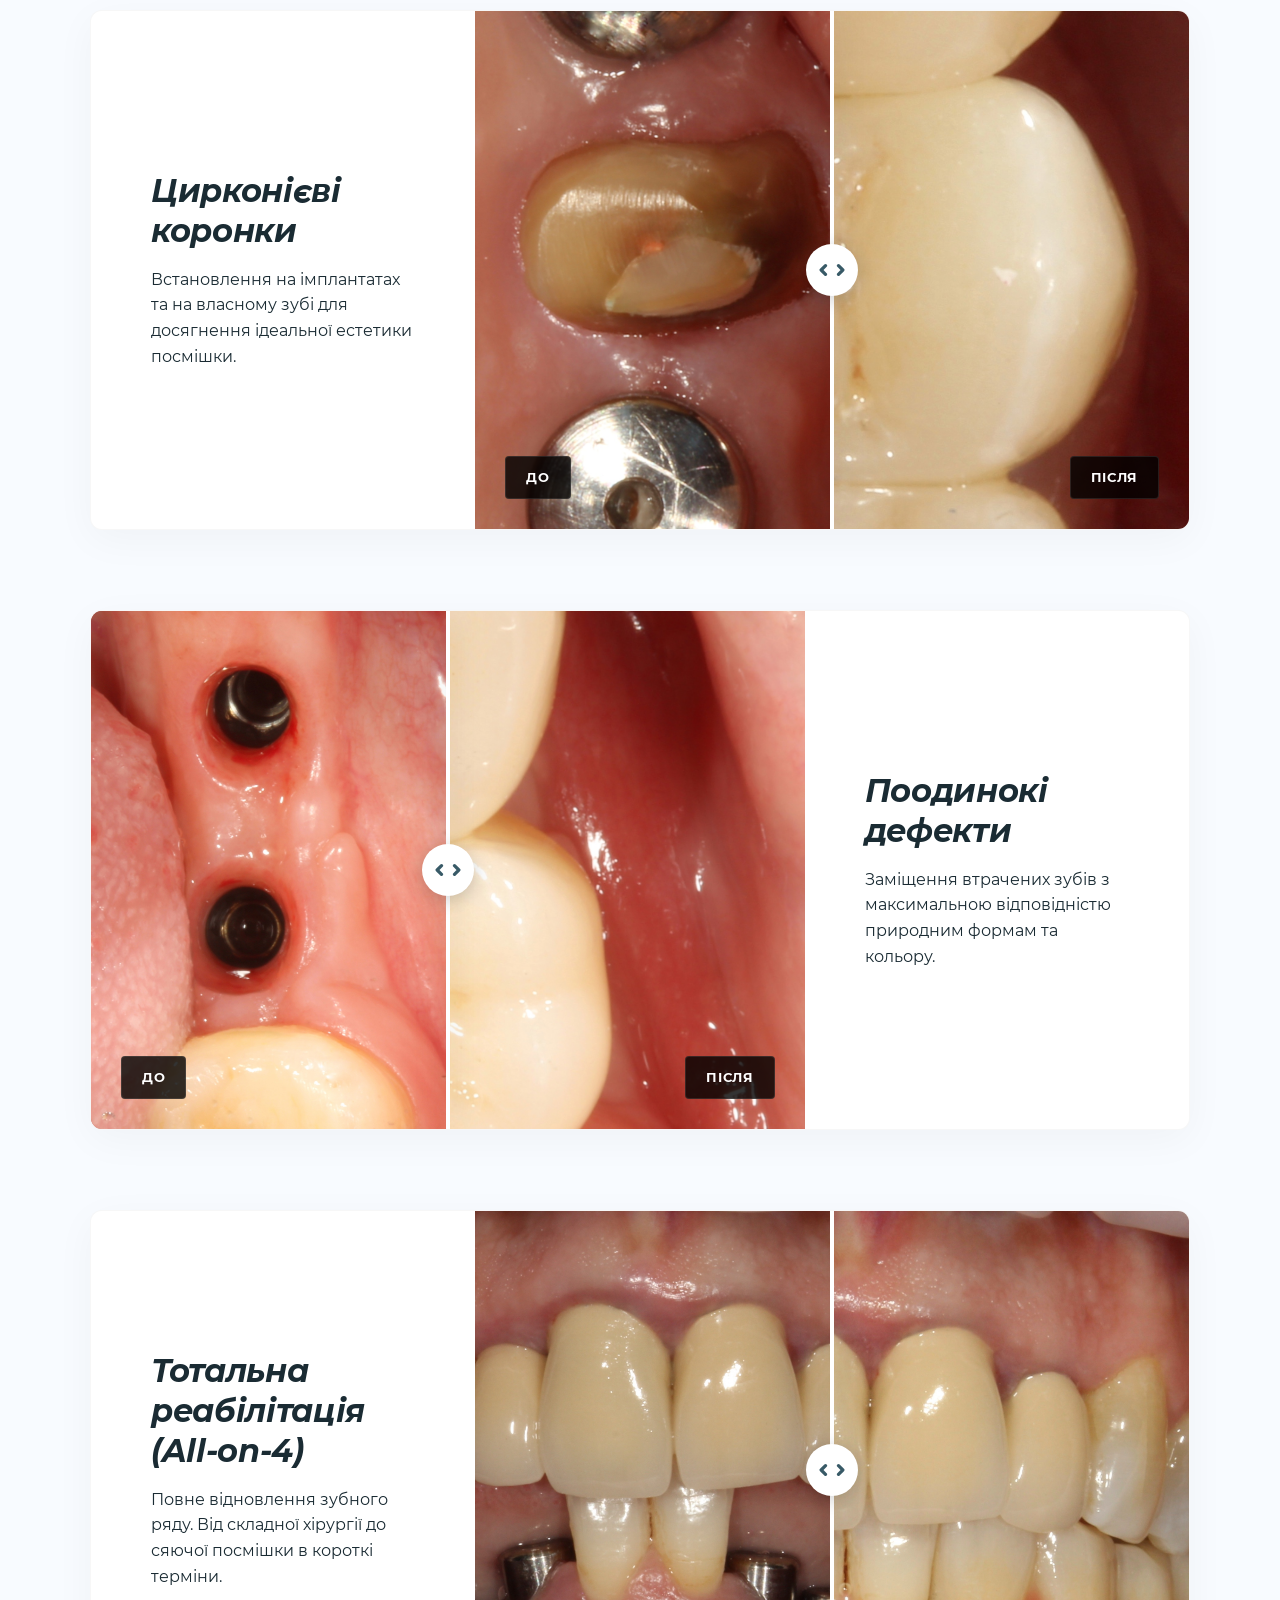
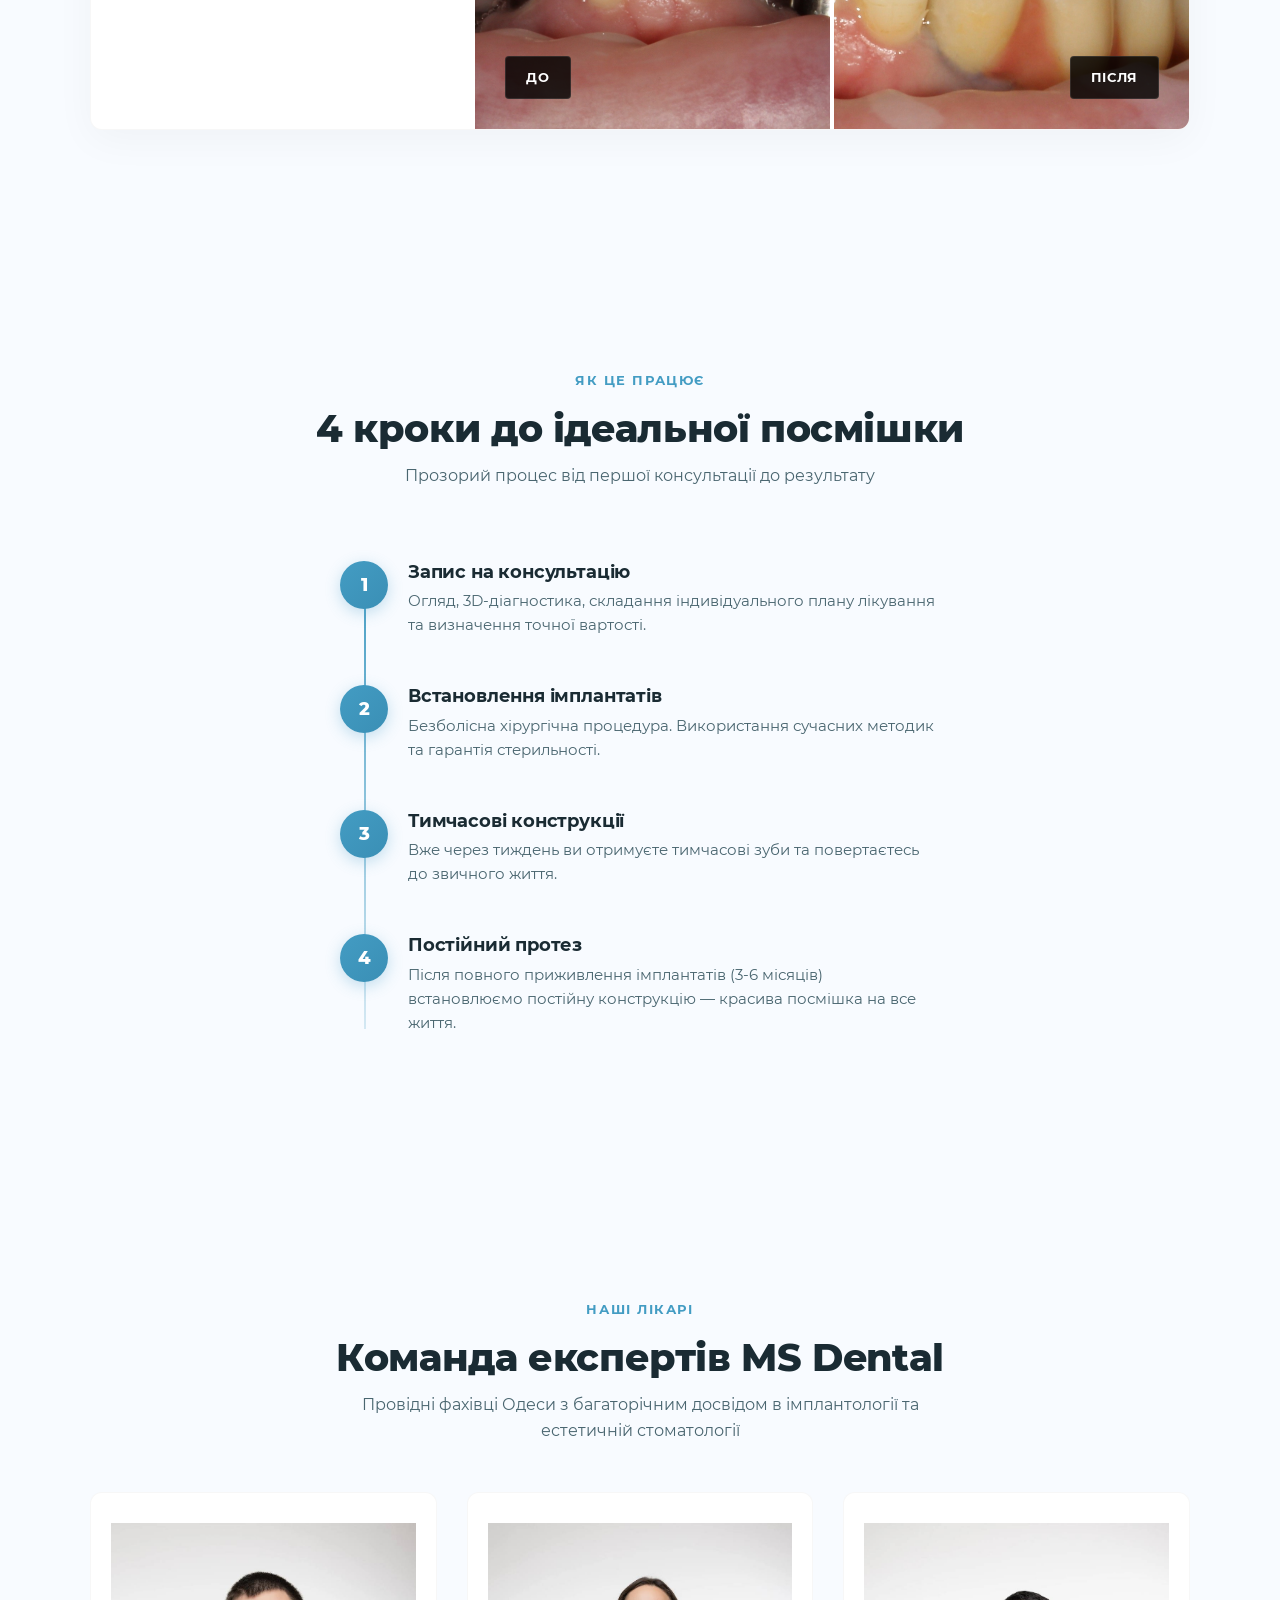
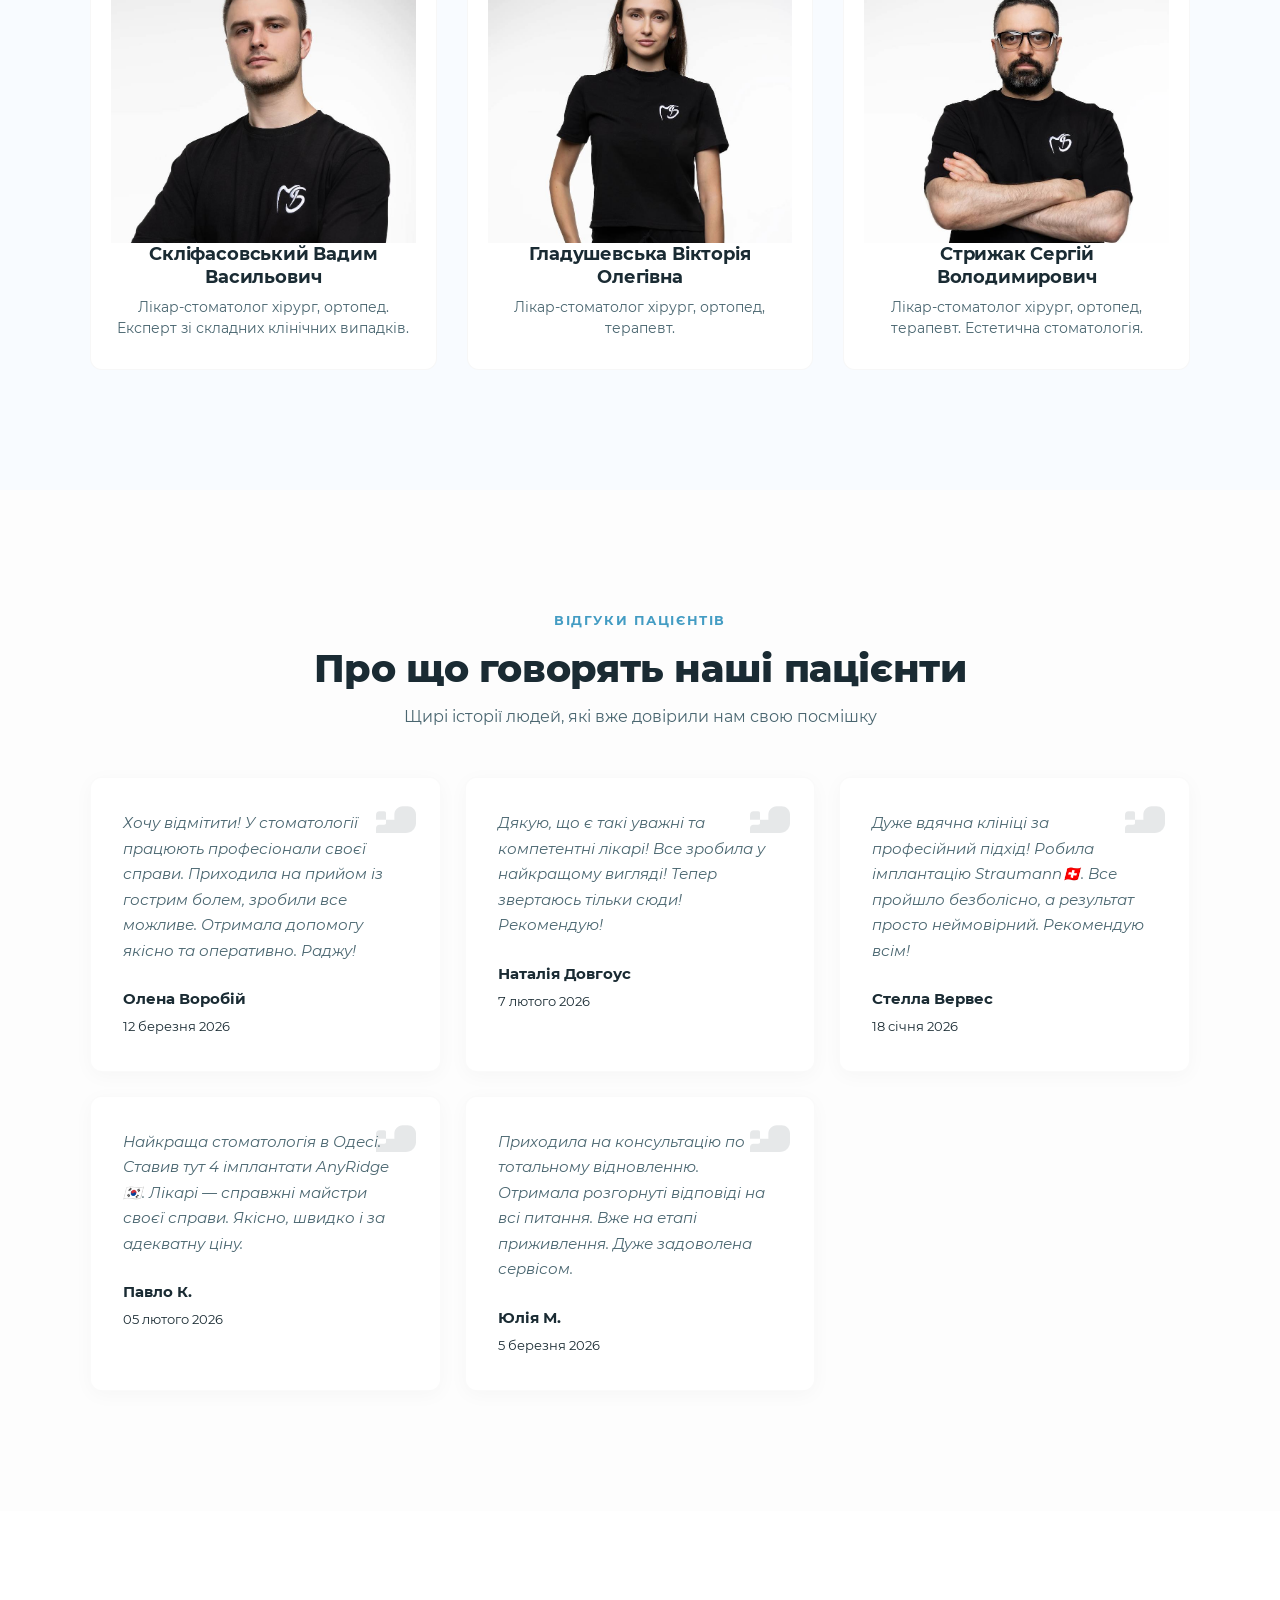
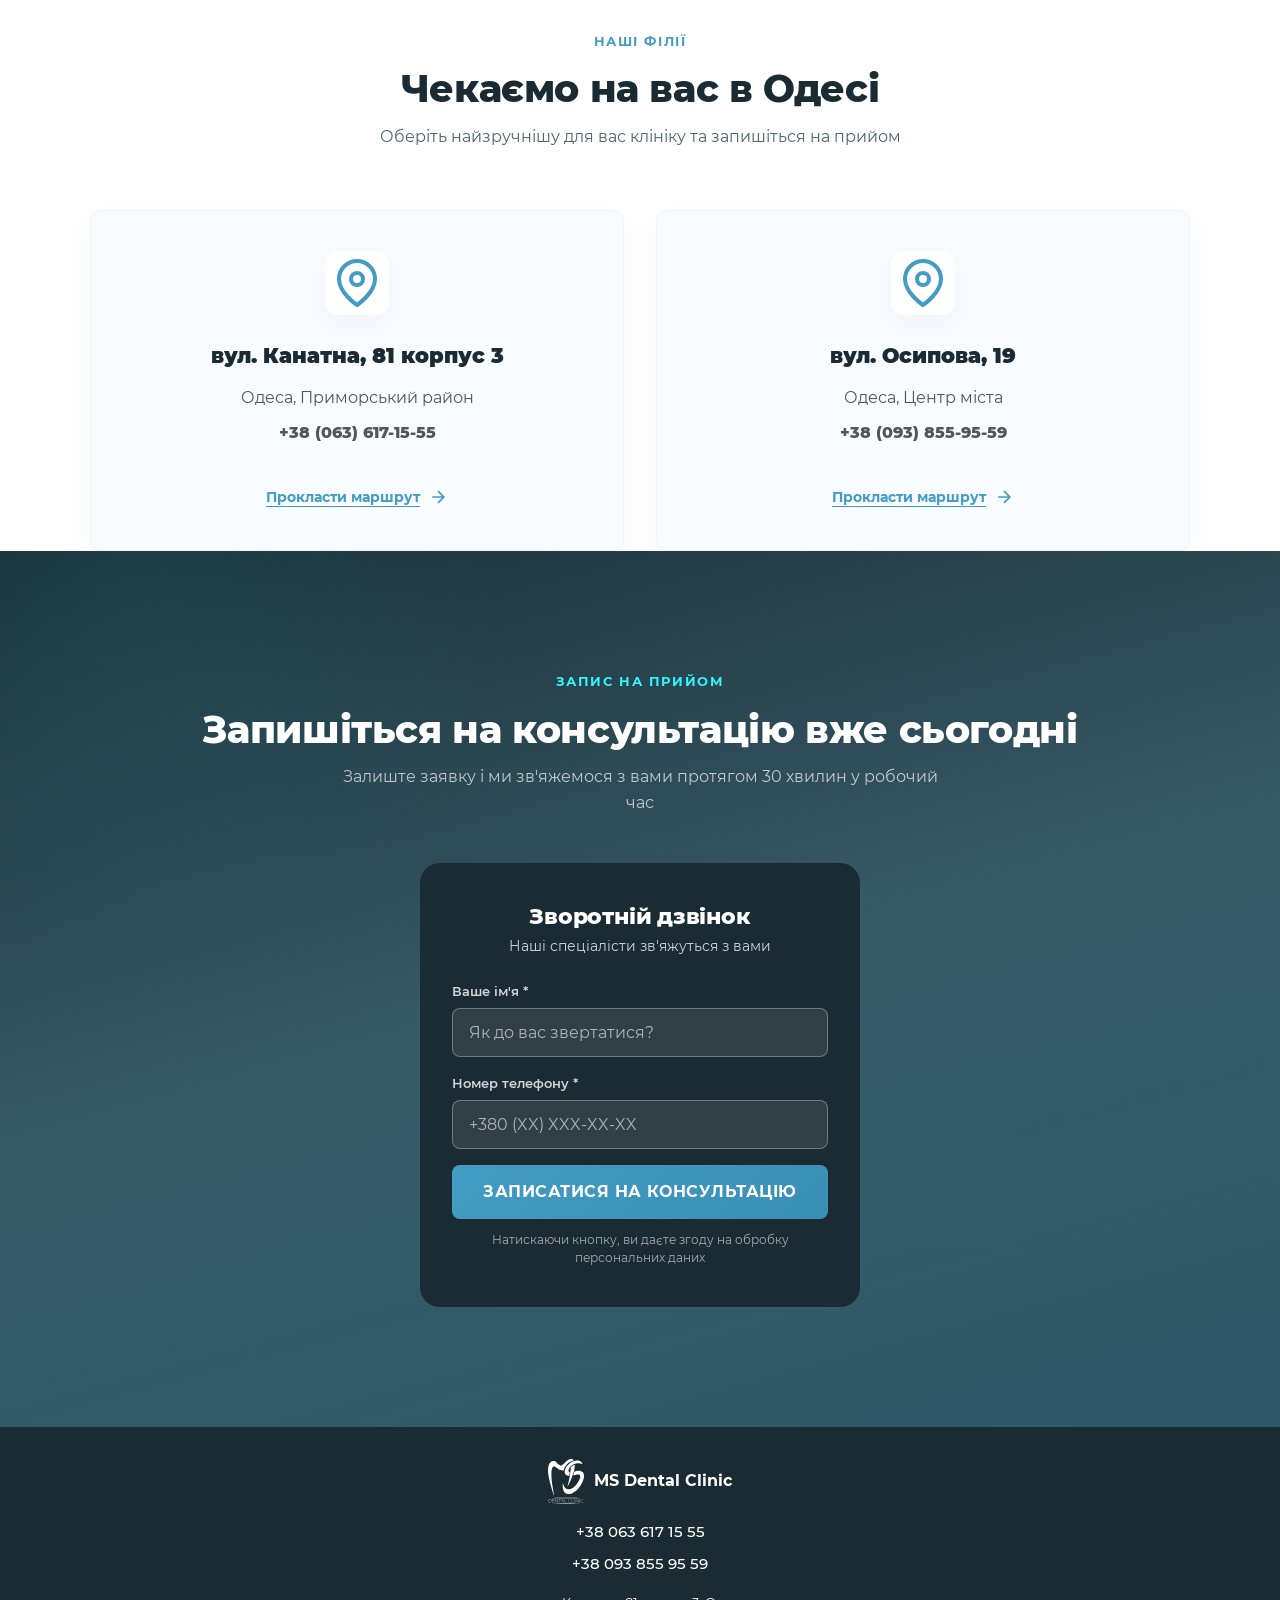
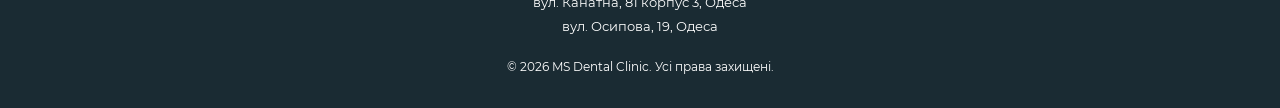
==== commit 8ffc5241: "Refactor: Extract UI logic from telegram-forms.js into implant-ui.js" ====
--- a/implant.html
+++ b/implant.html
@@ -35,6 +35,7 @@
     <link rel="stylesheet" href="static/css/montserrat.css">
     <link rel="stylesheet" href="static/css/implant.css">
     <script src="static/js/telegram-forms.js"></script>
+    <script src="static/js/implant-ui.js"></script>
 
 </head>
 
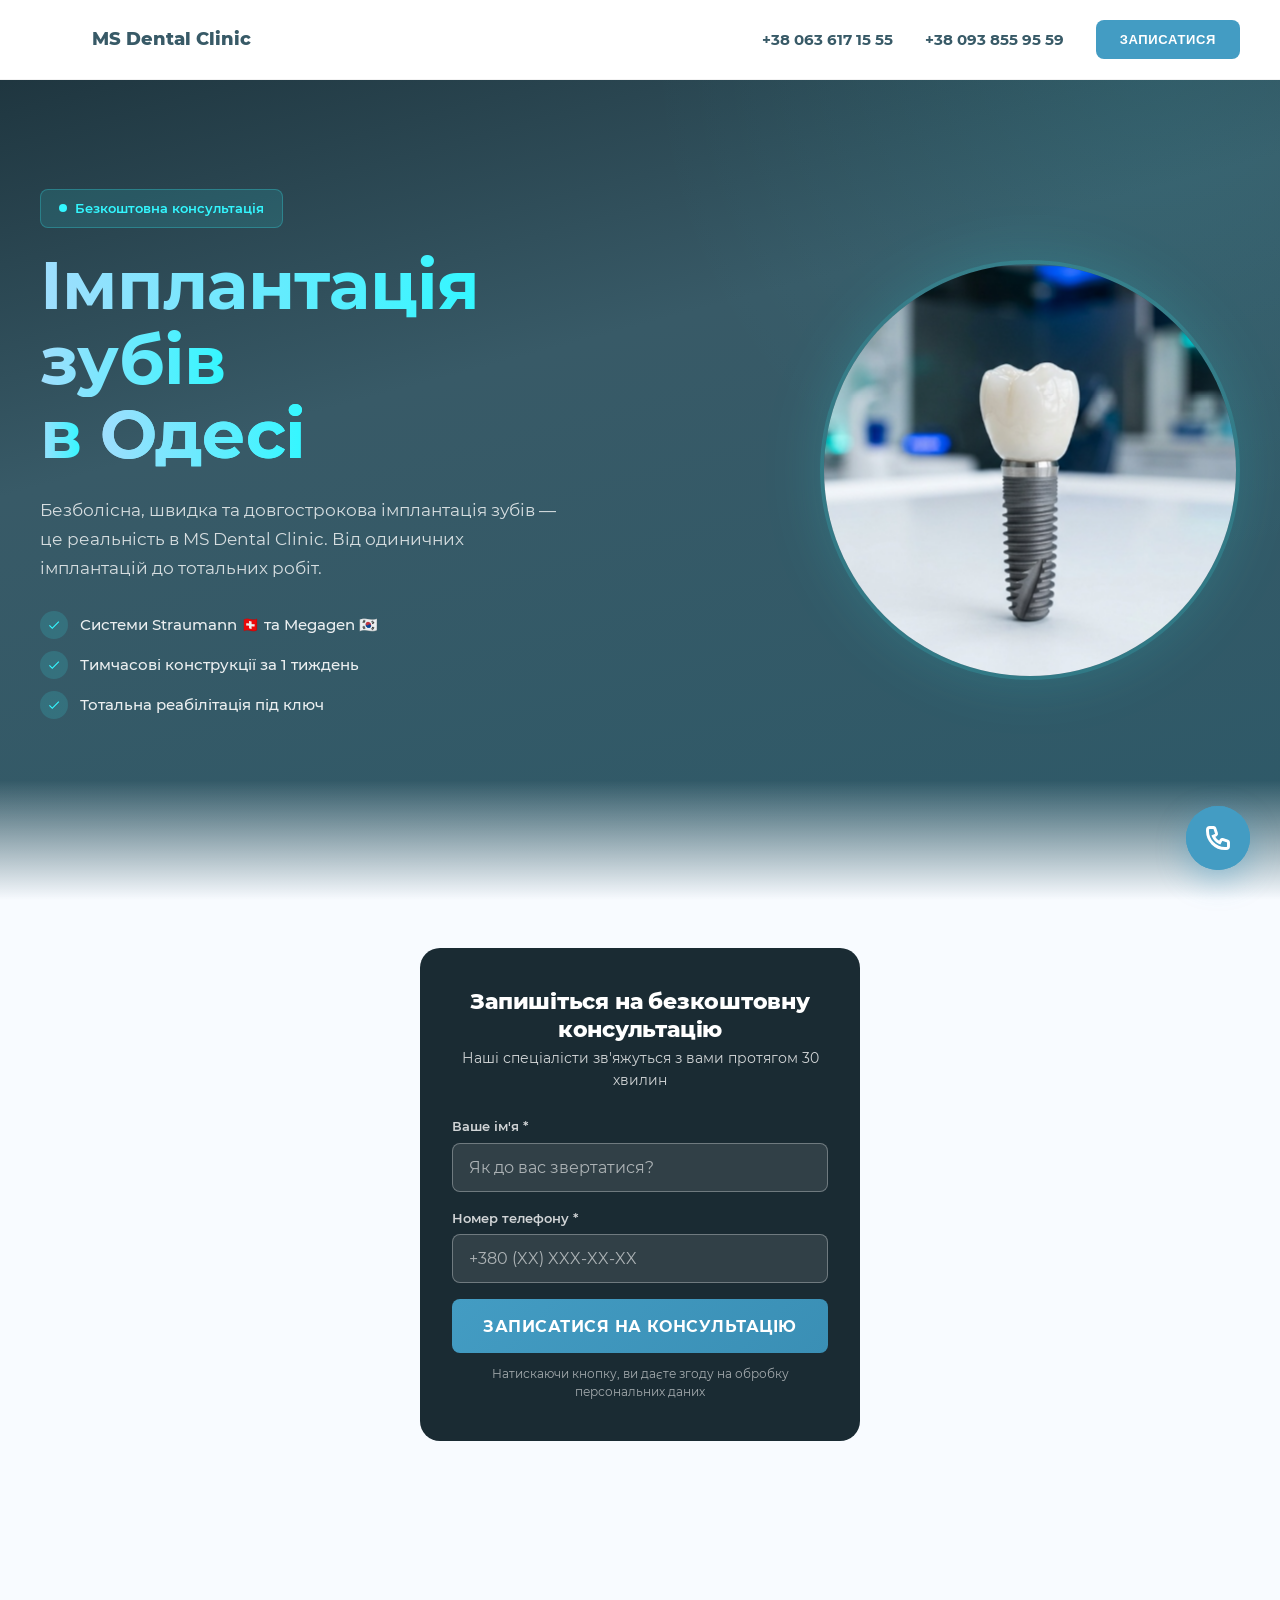
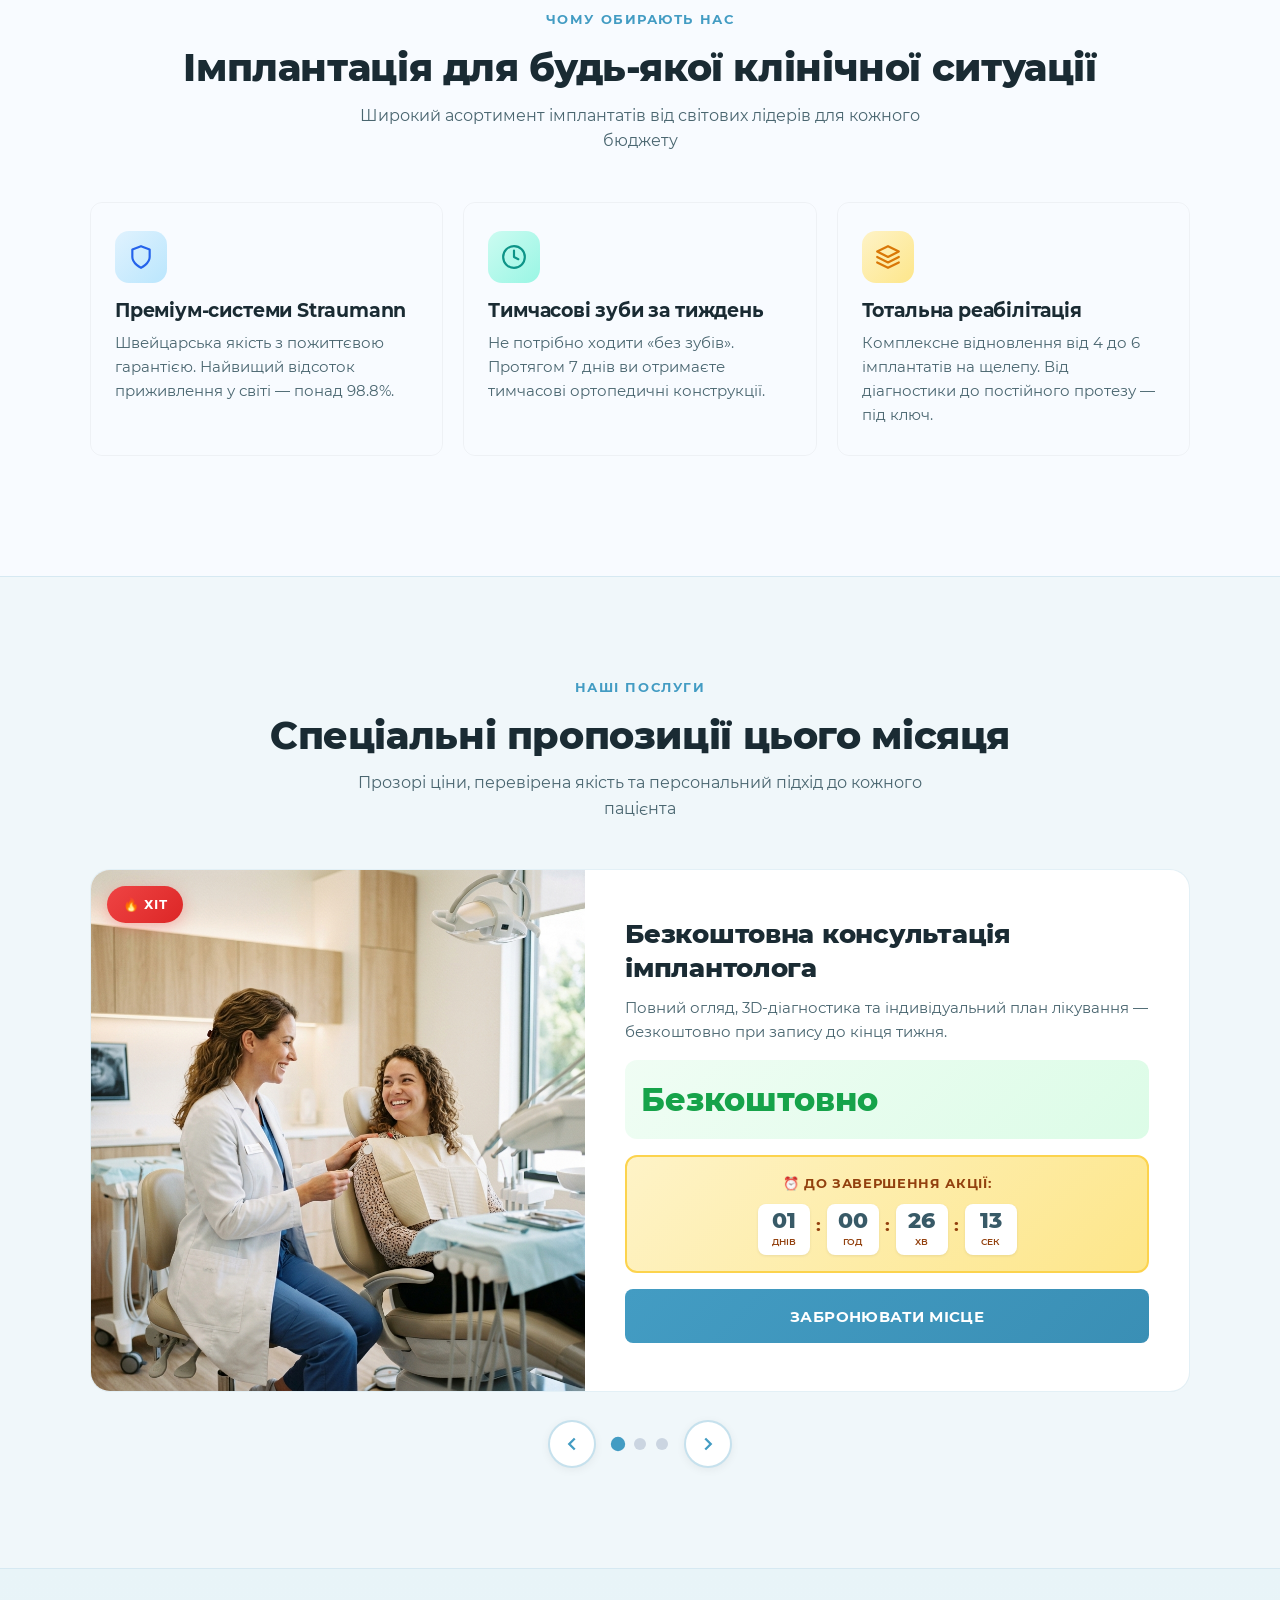
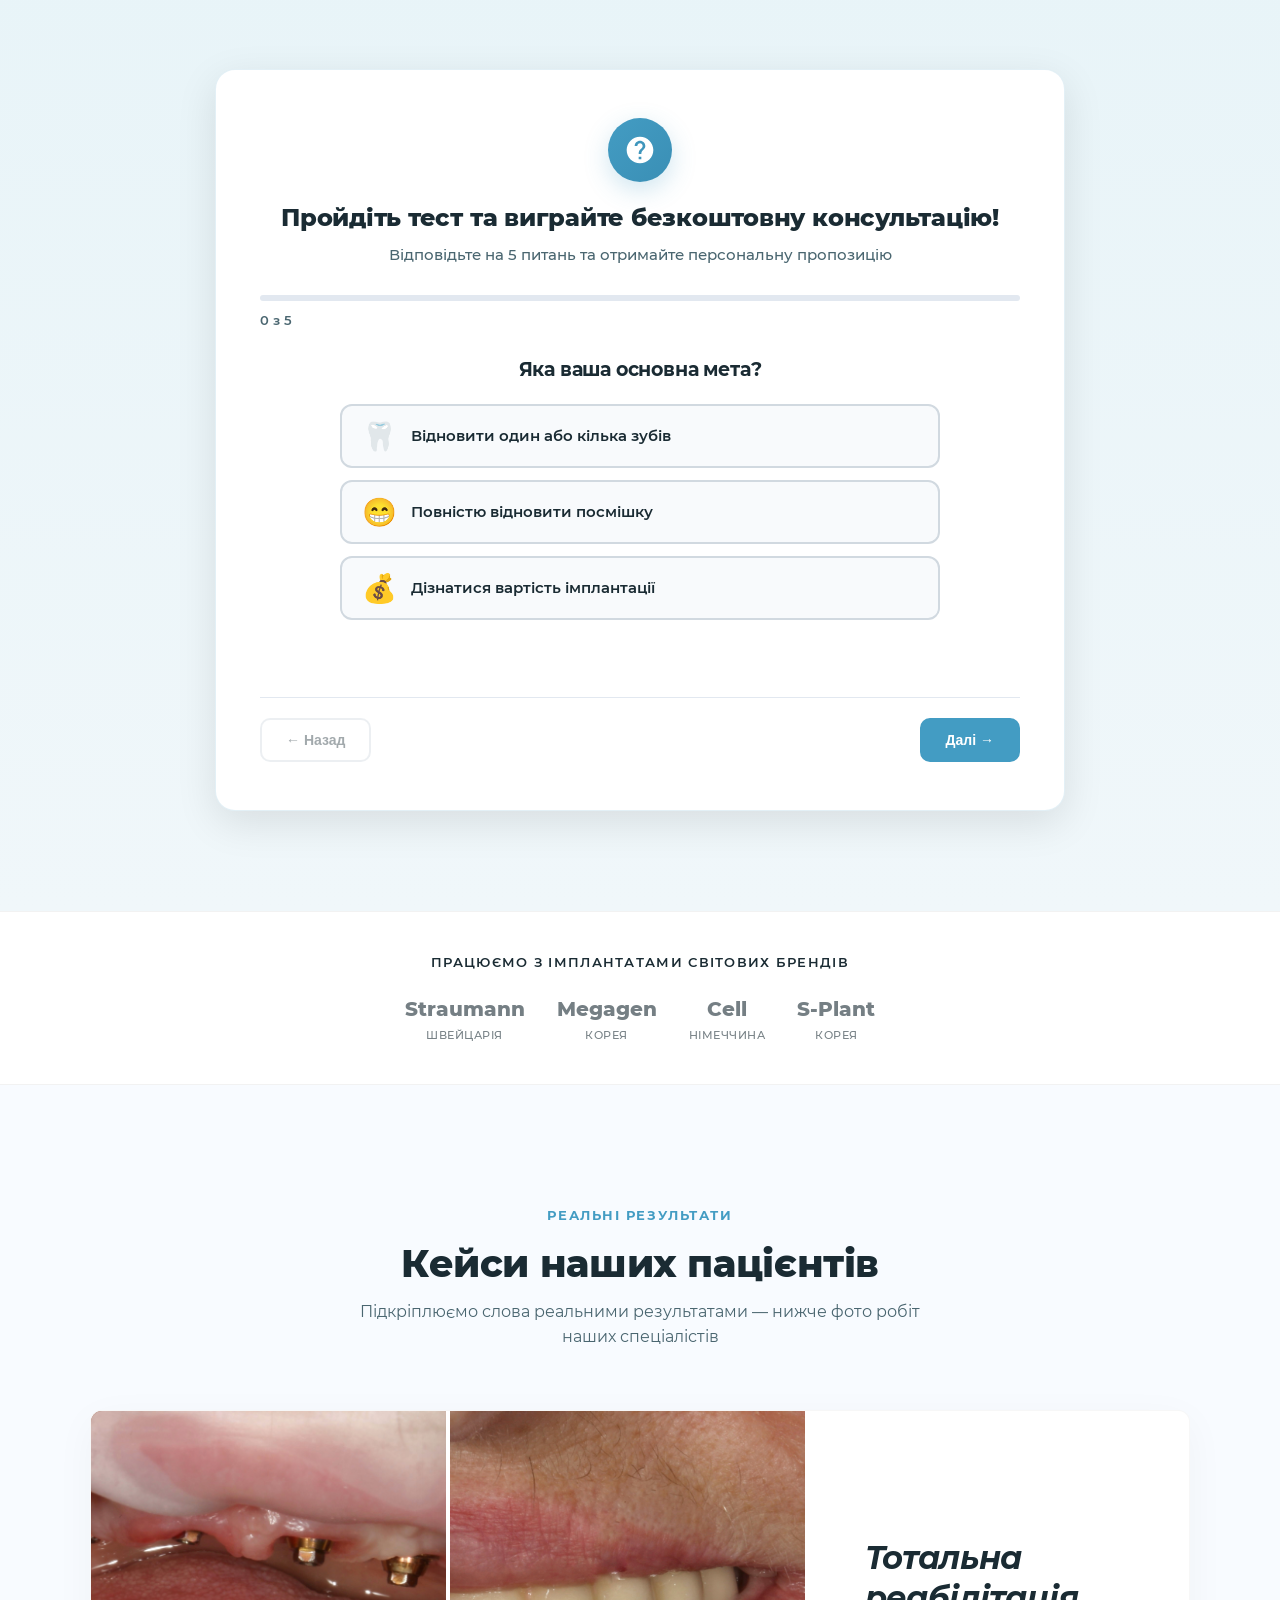
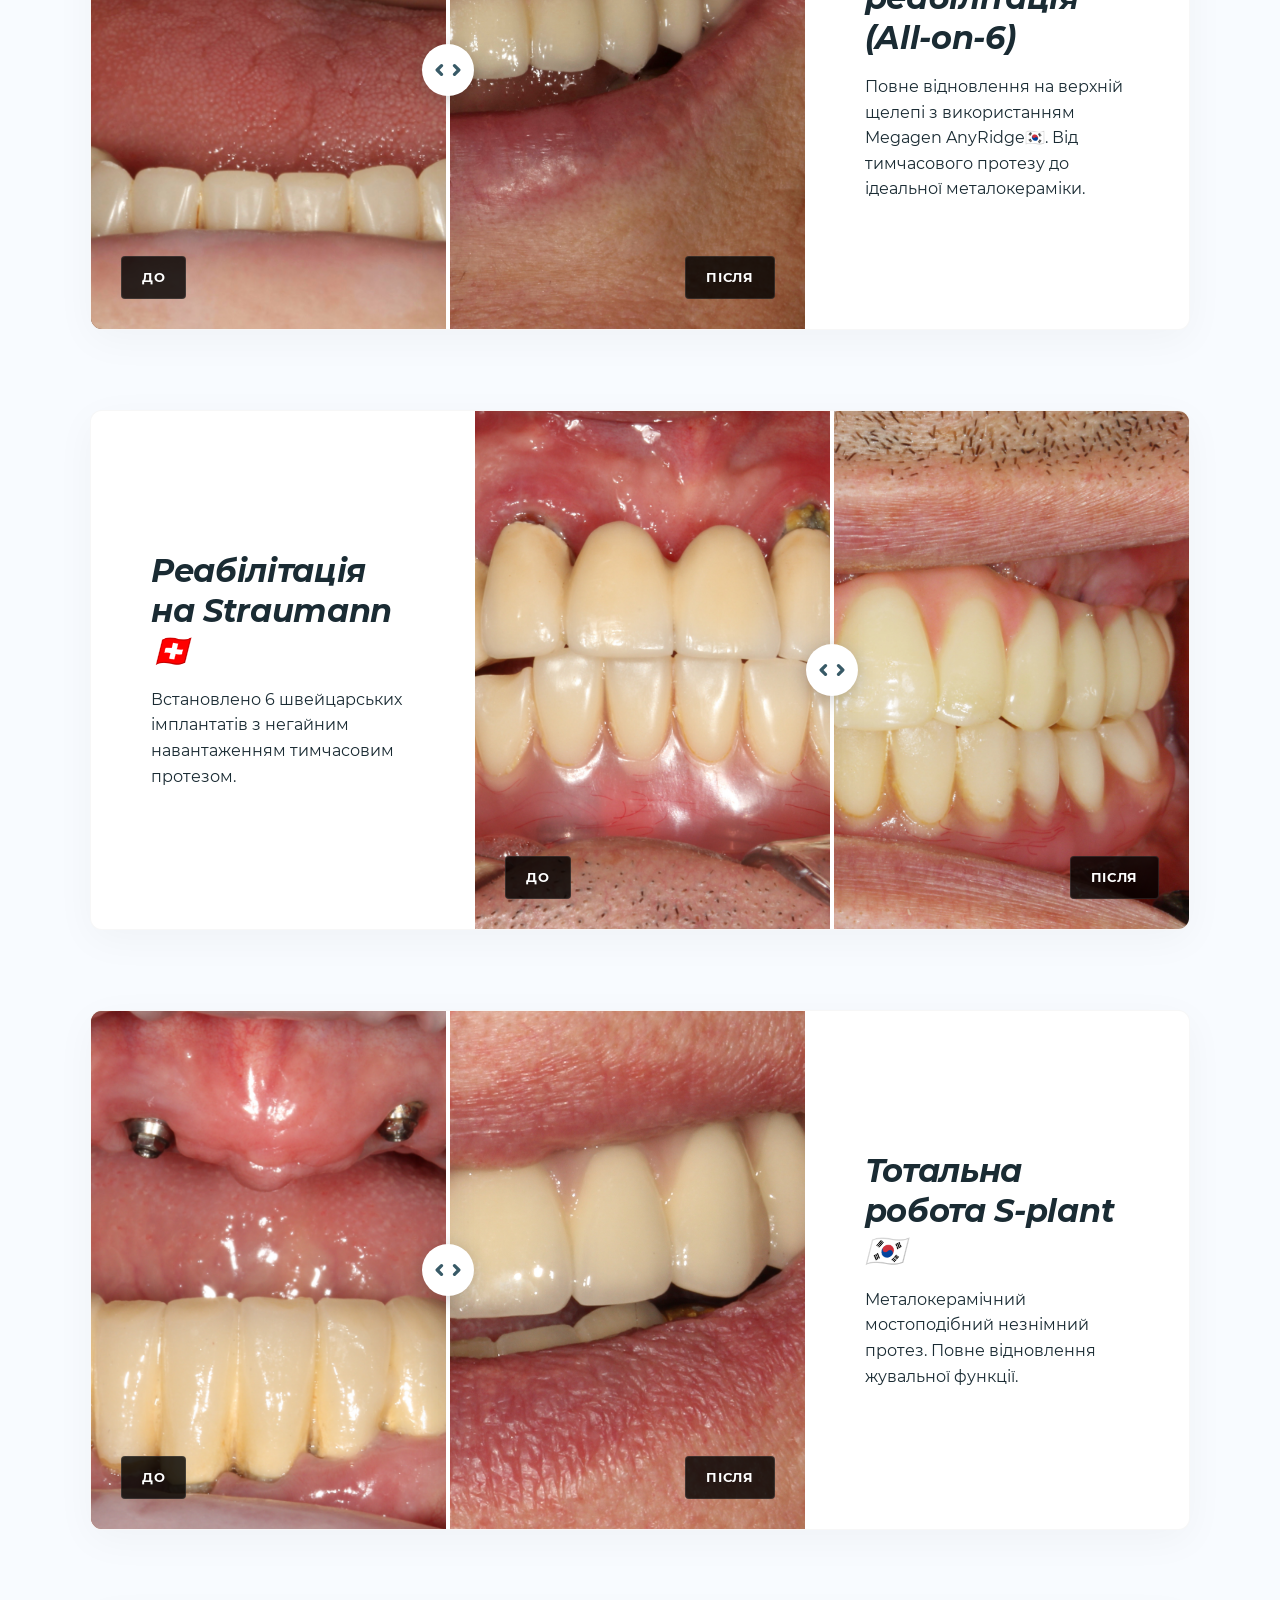
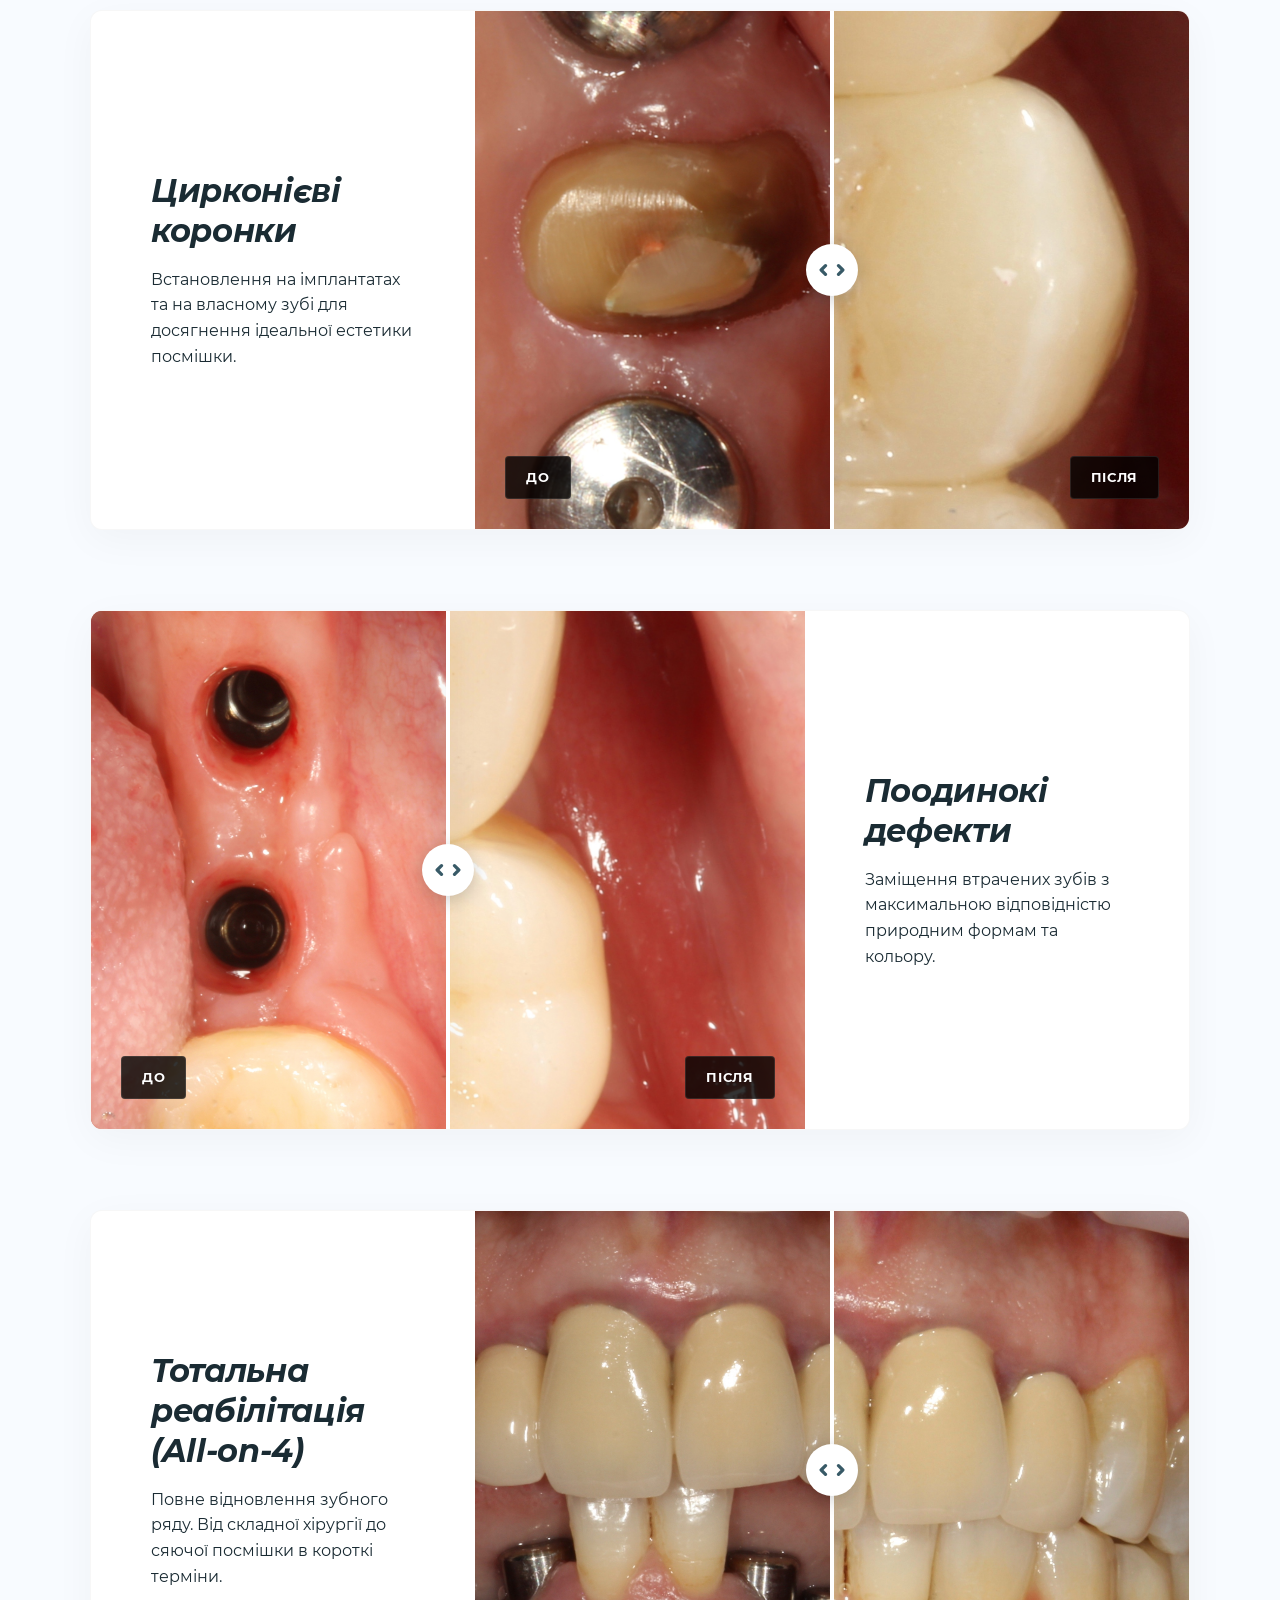
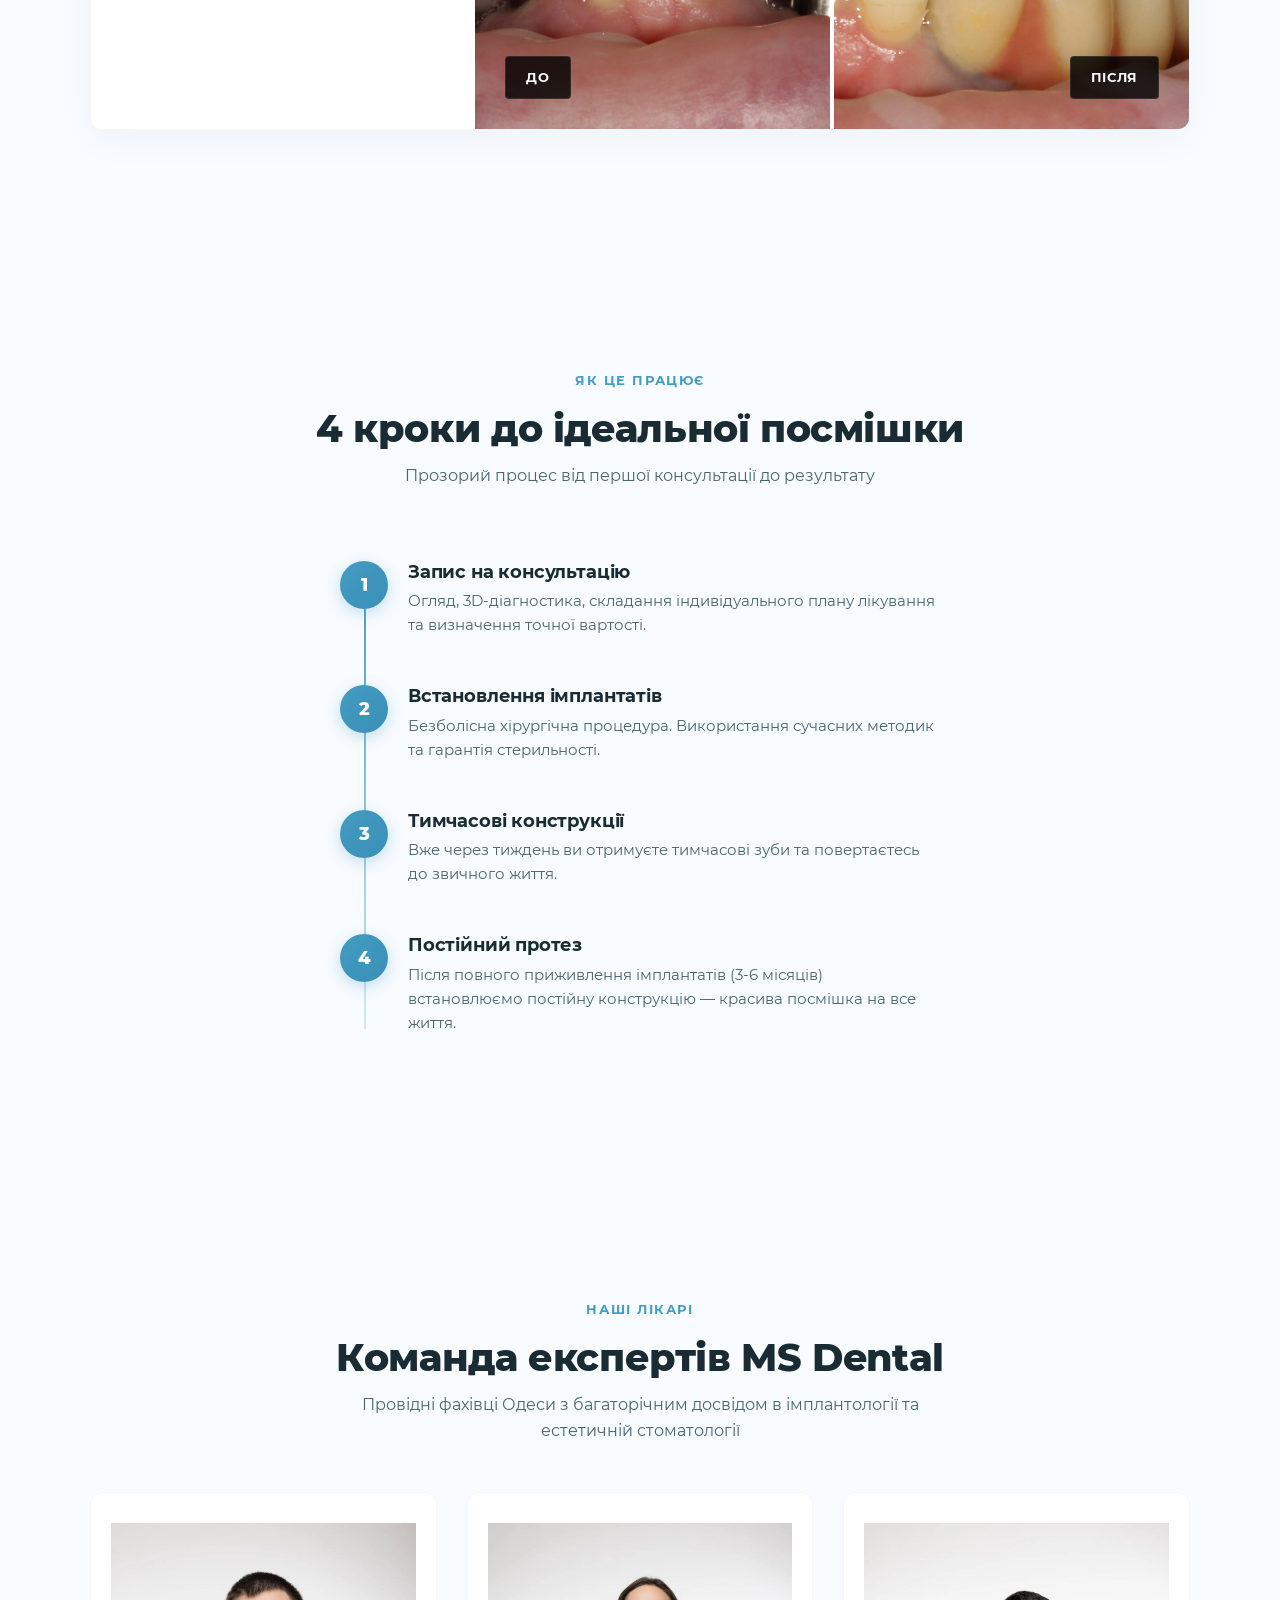
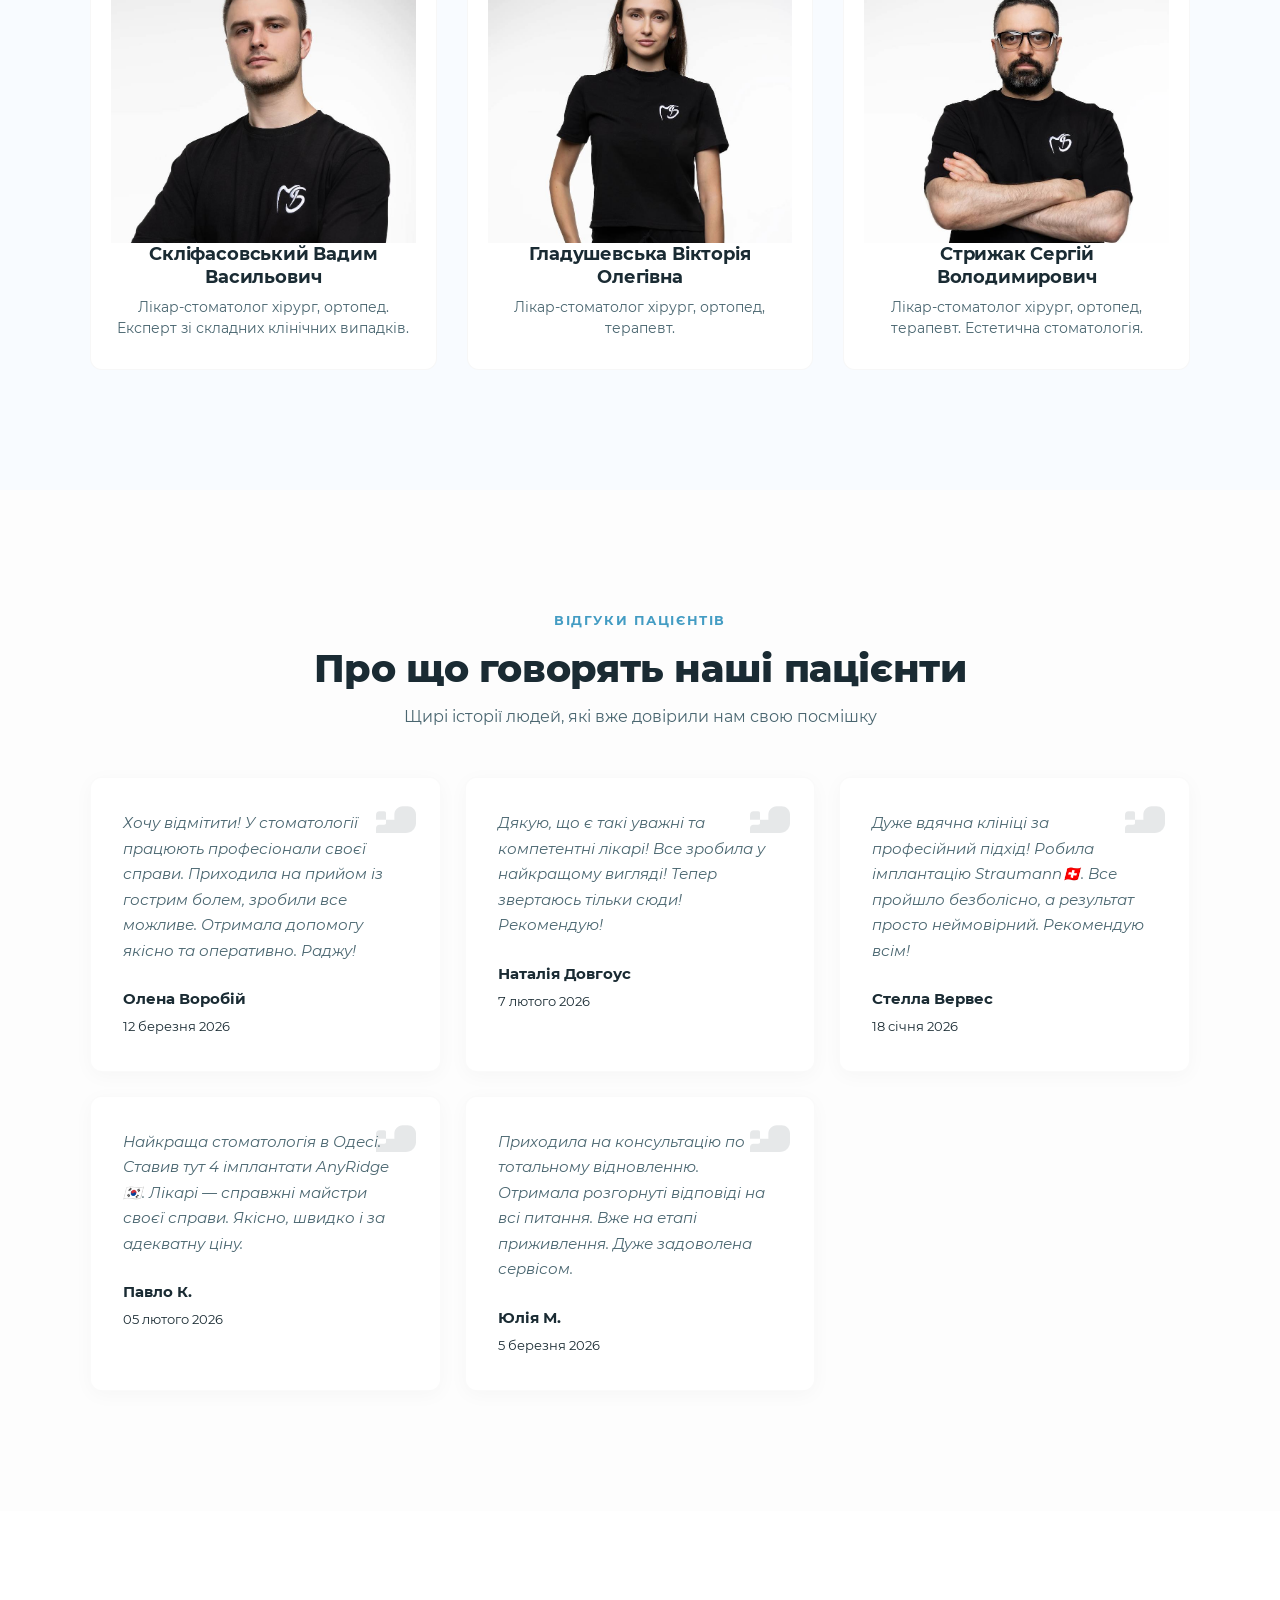
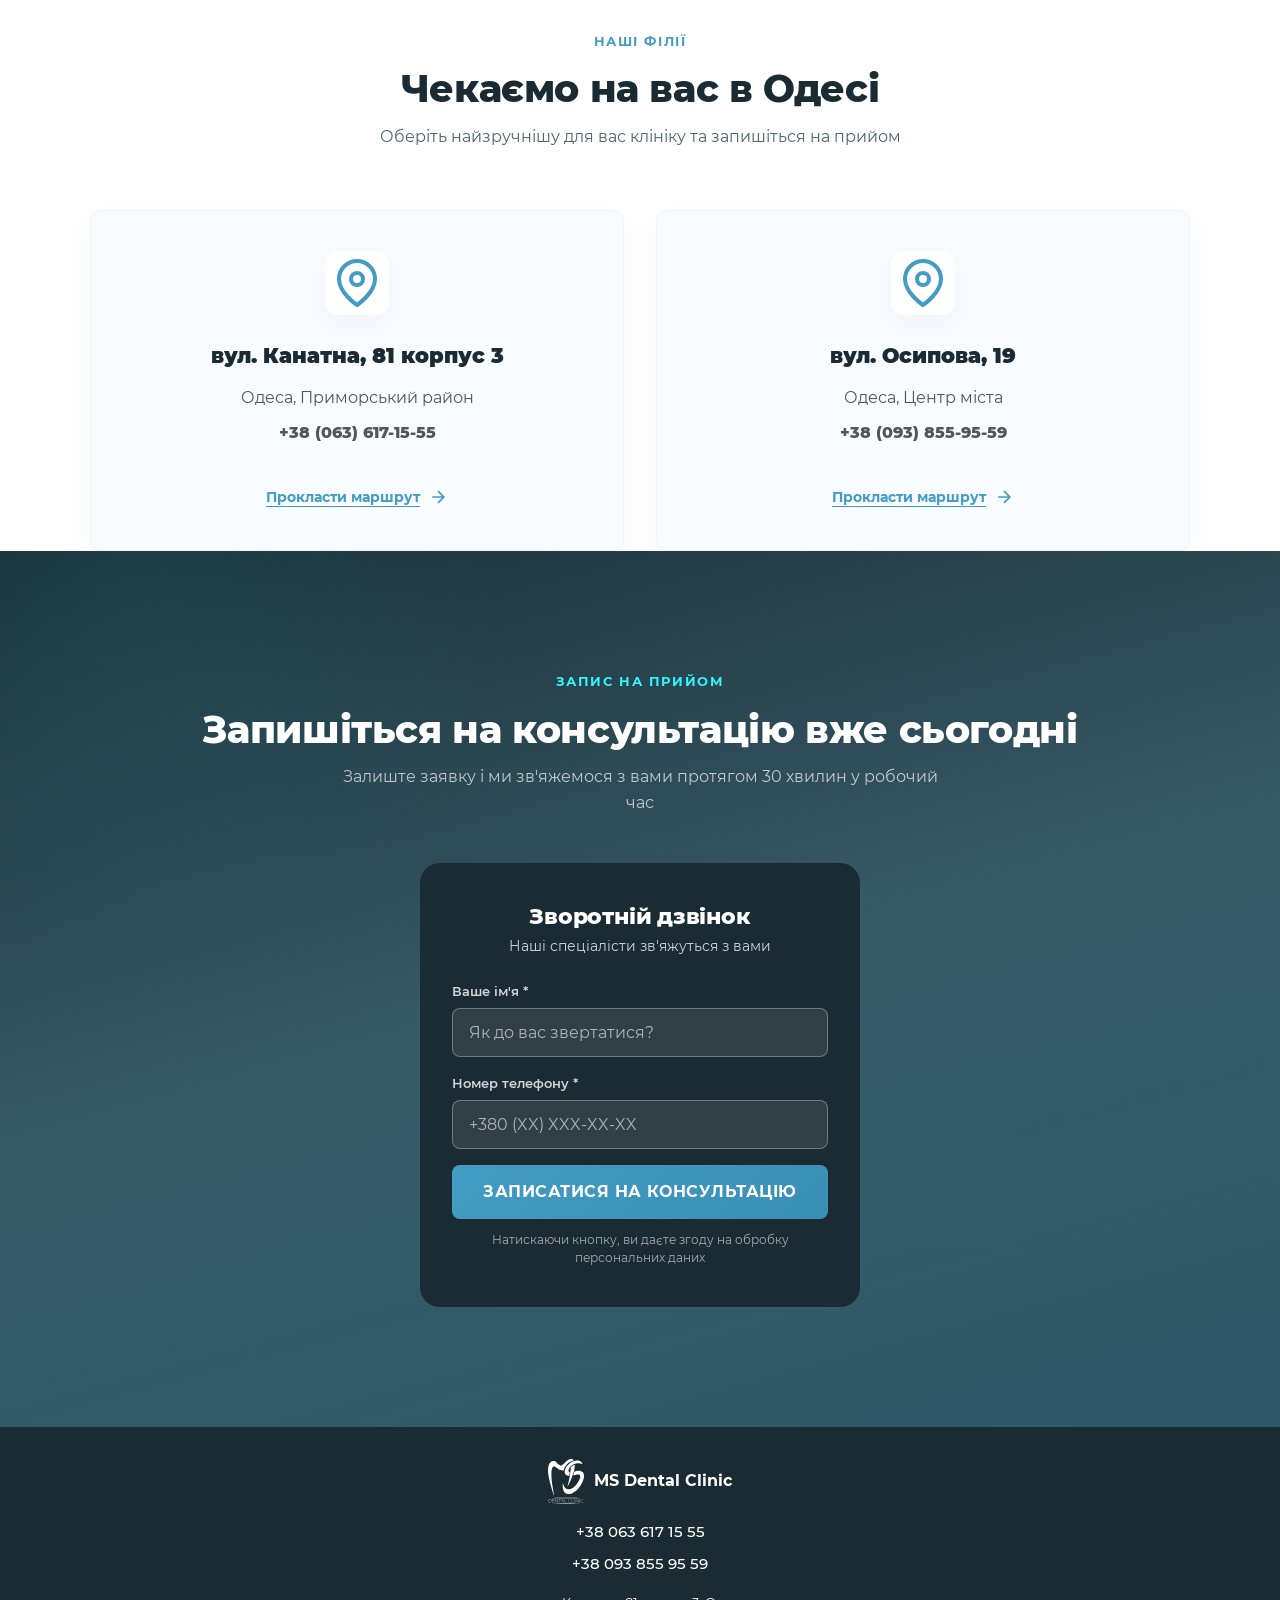
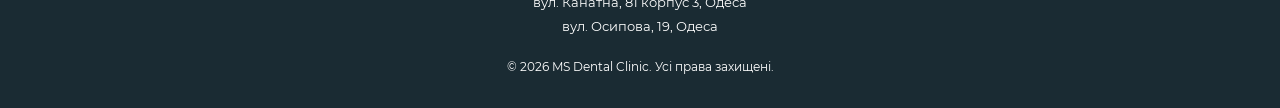
==== commit 5b46ebe1: "Fix: restore missing Facebook Pixel ID in noscript tag" ====
--- a/implant.html
+++ b/implant.html
@@ -26,7 +26,7 @@
         fbq('track', 'PageView');
     </script>
     <noscript><img height="1" width="1" style="display:none"
-            src="https://www.facebook.com/tr?id=YOUR_PIXEL_ID&ev=PageView&noscript=1" /></noscript>
+            src="https://www.facebook.com/tr?id=1341630707570002&ev=PageView&noscript=1" /></noscript>
     <!-- End Meta Pixel Code -->
 
     <link rel="icon" type="image/x-icon" href="static/img/favicon.ico">
